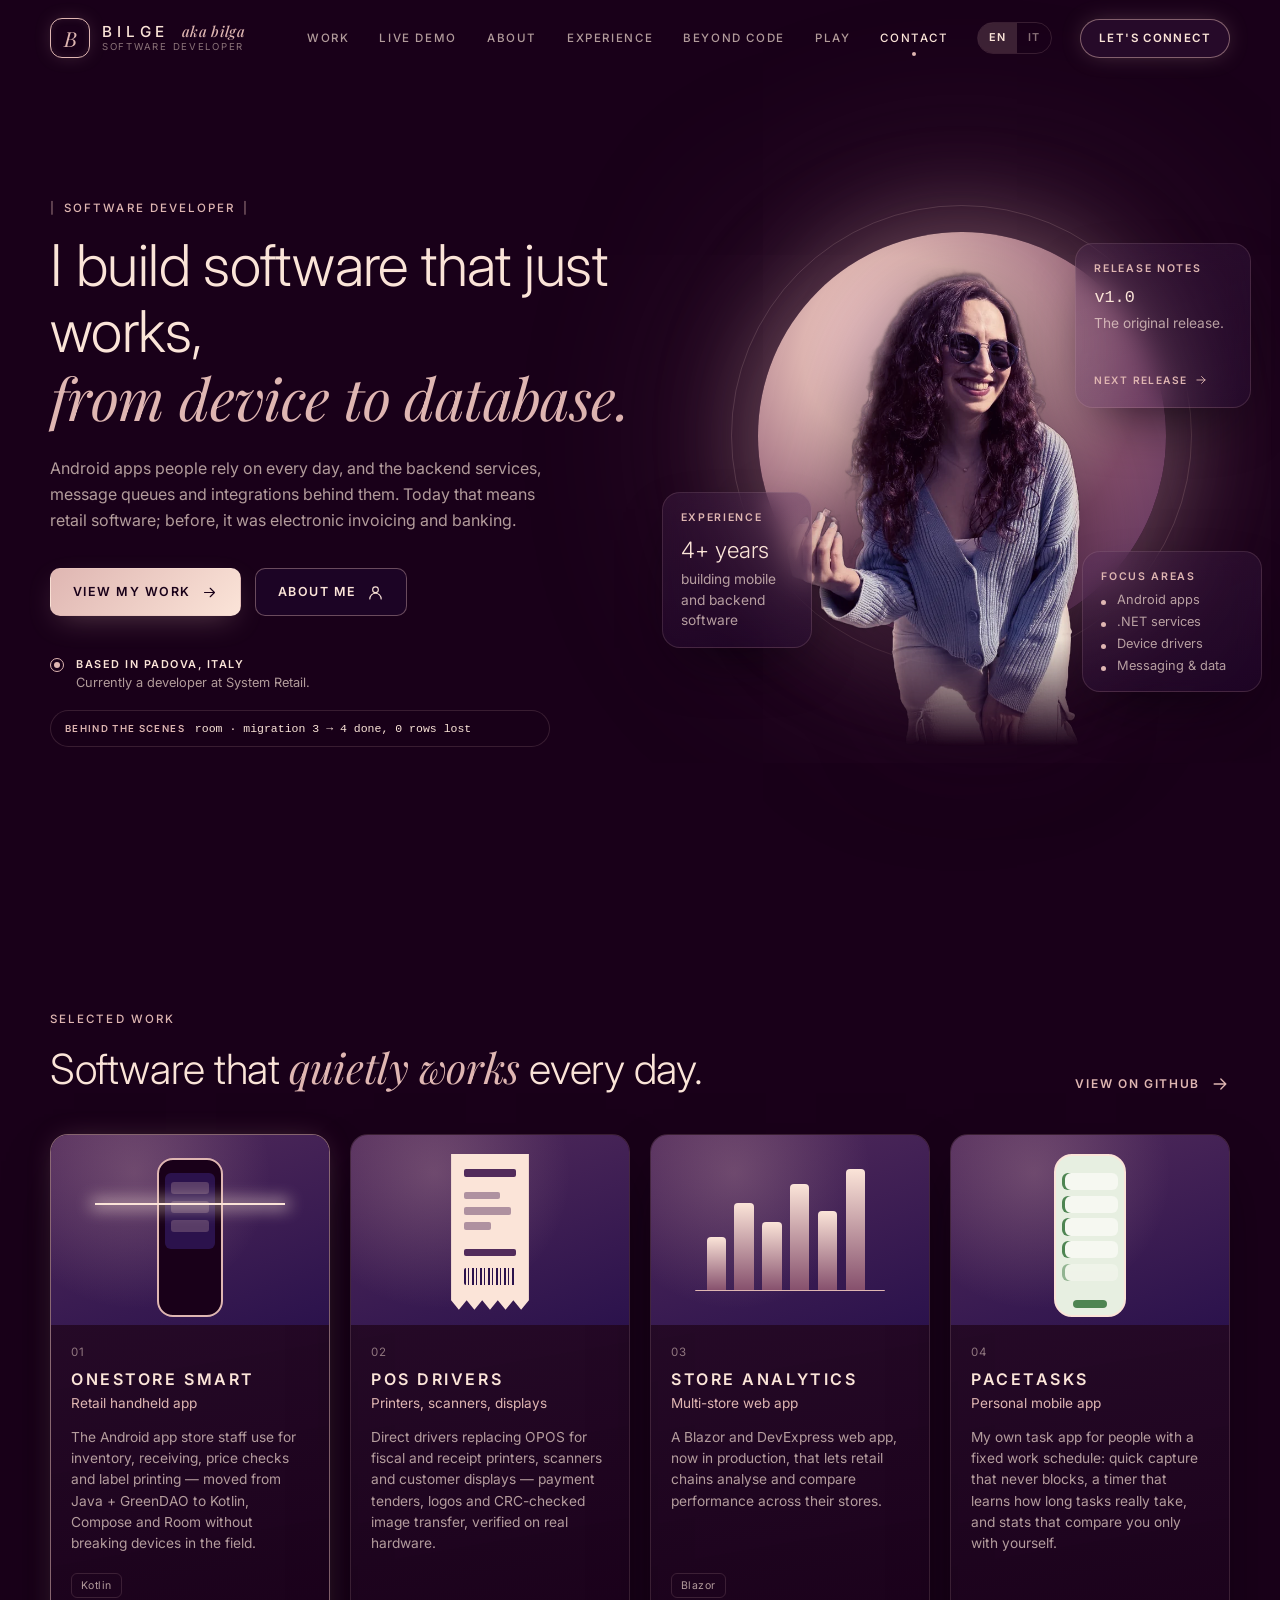
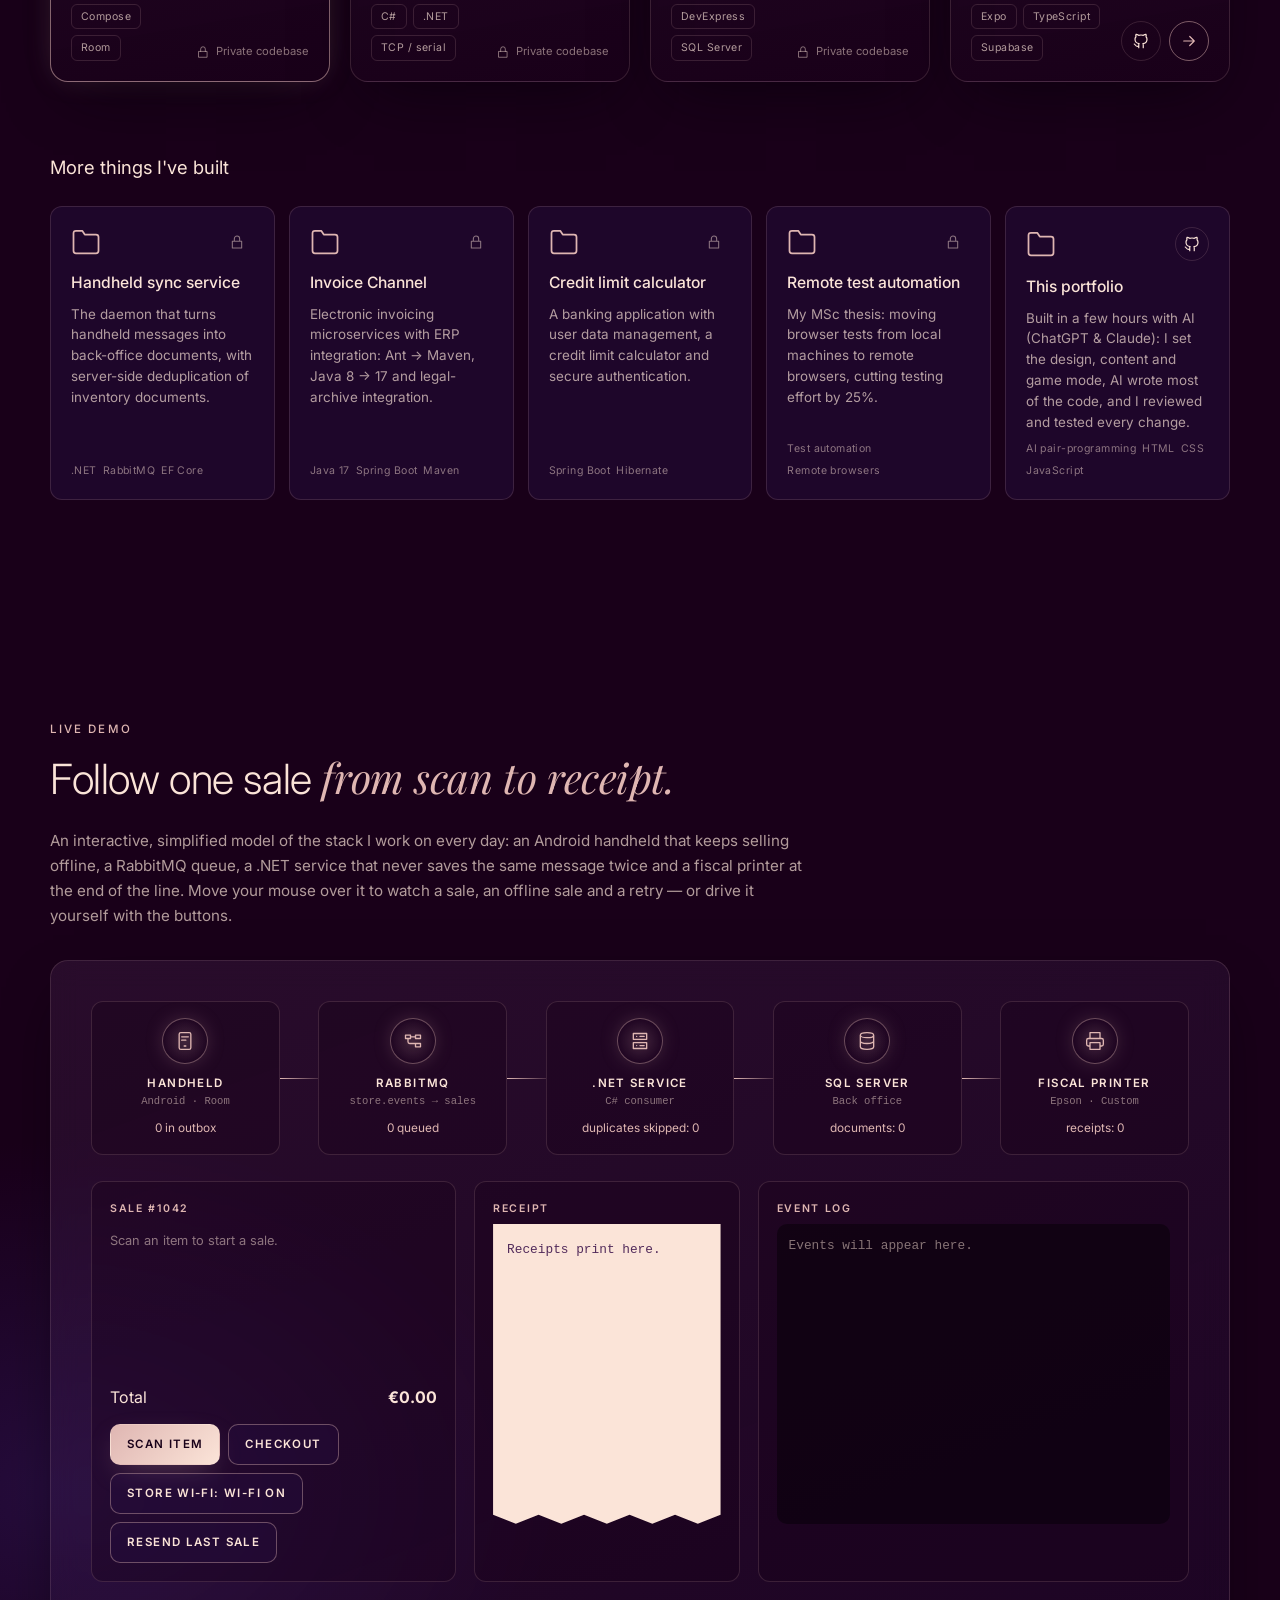
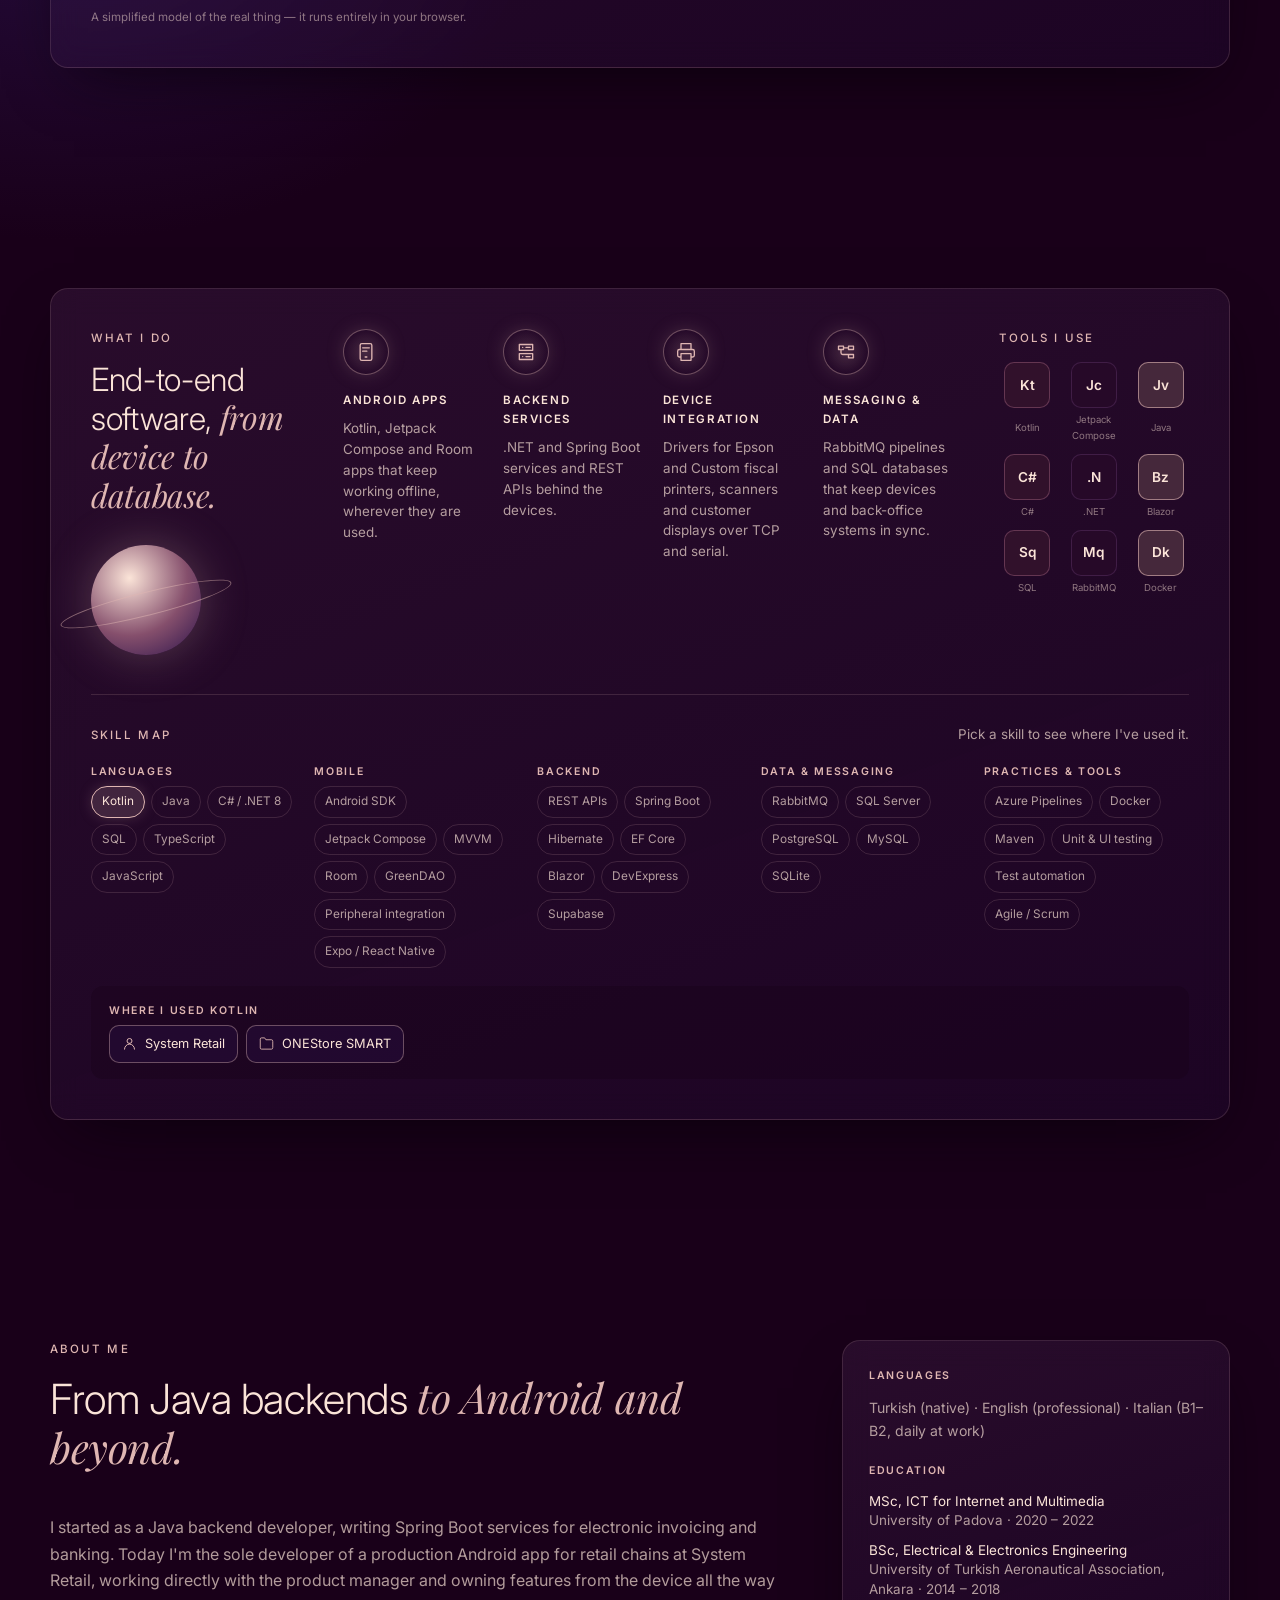
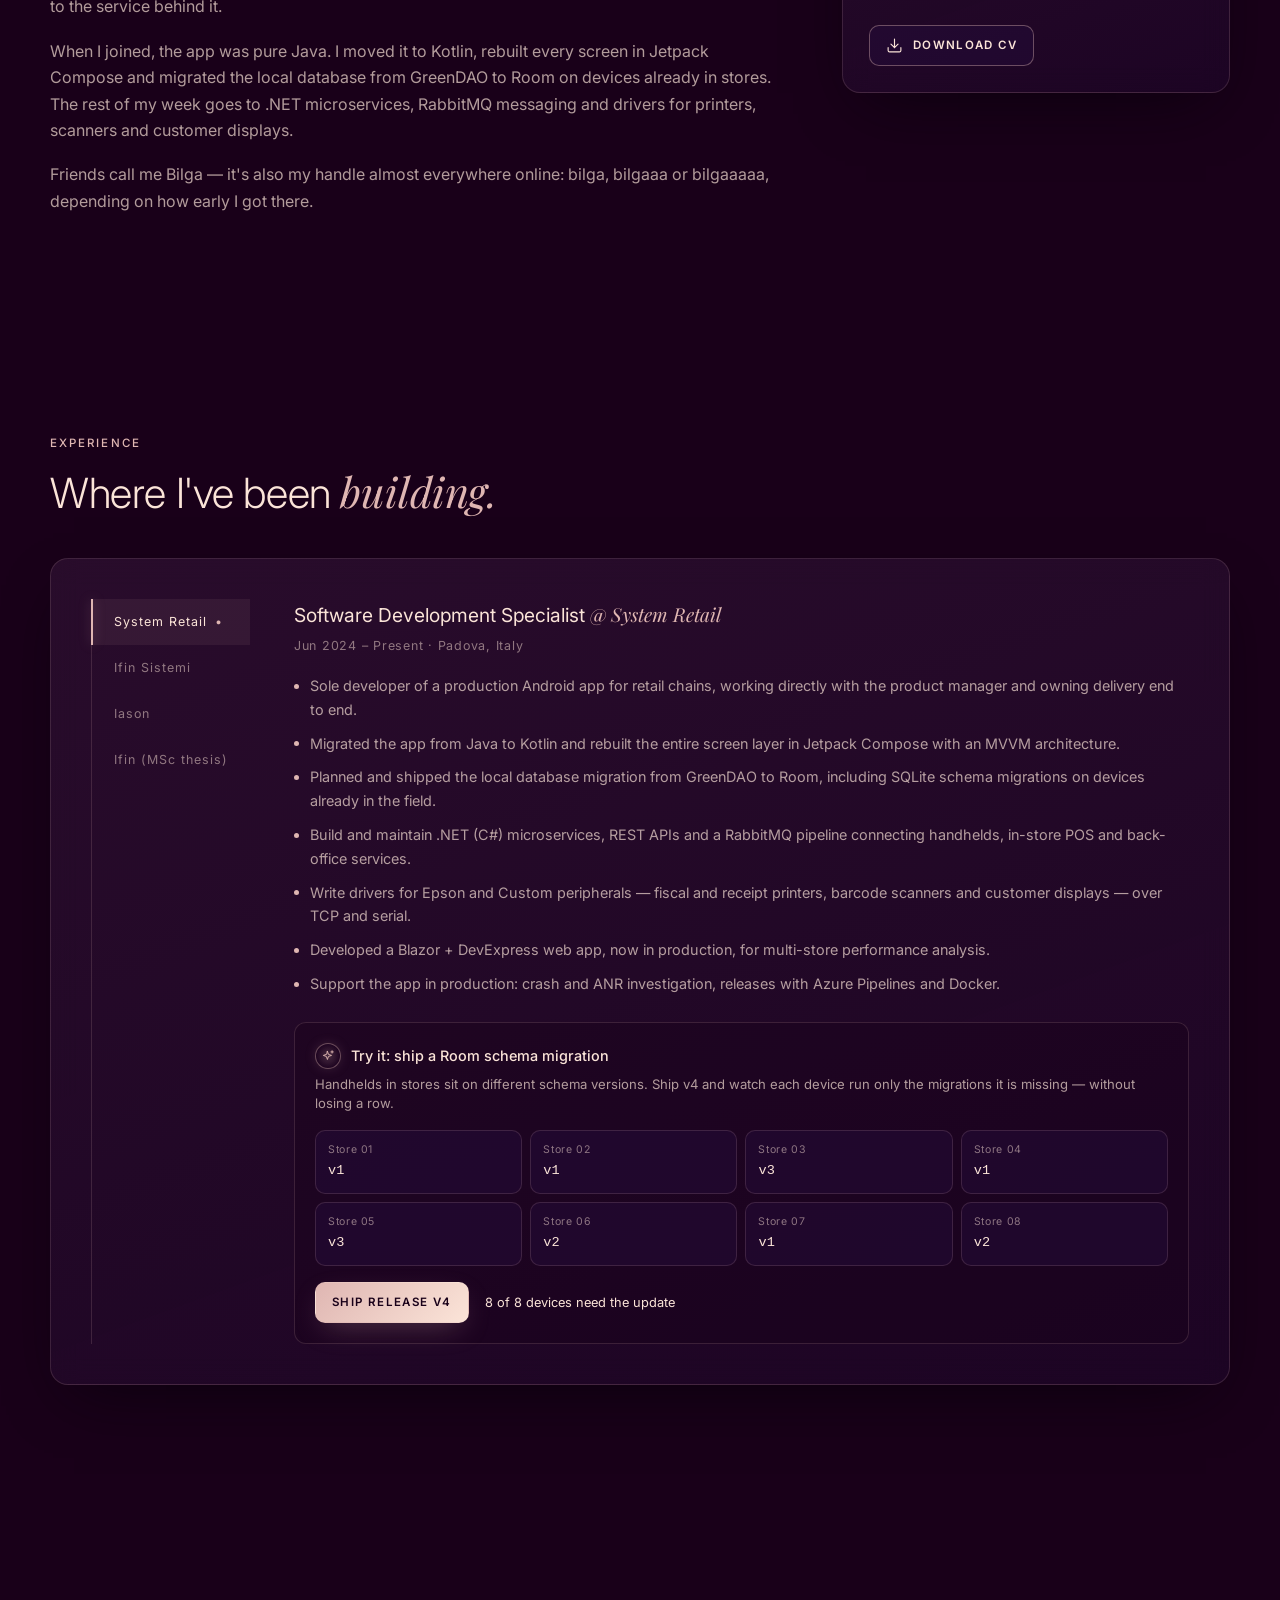
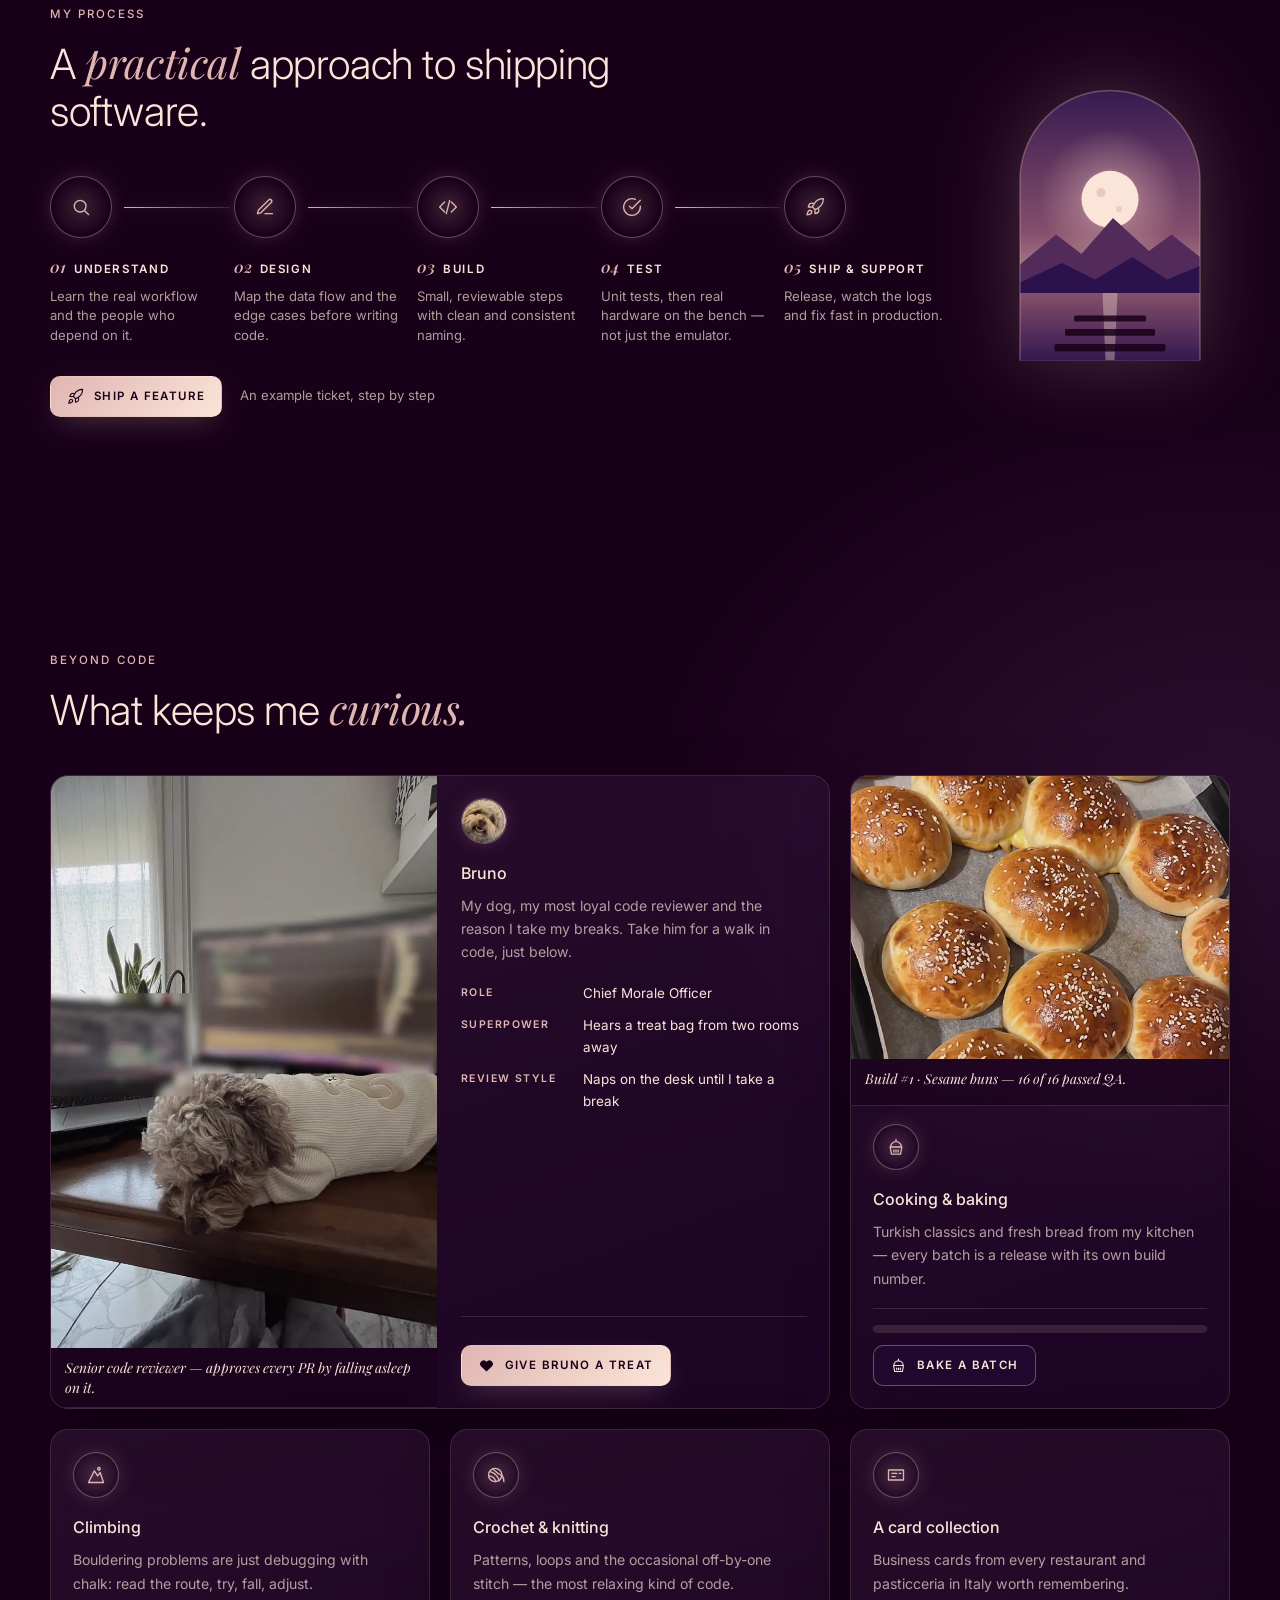
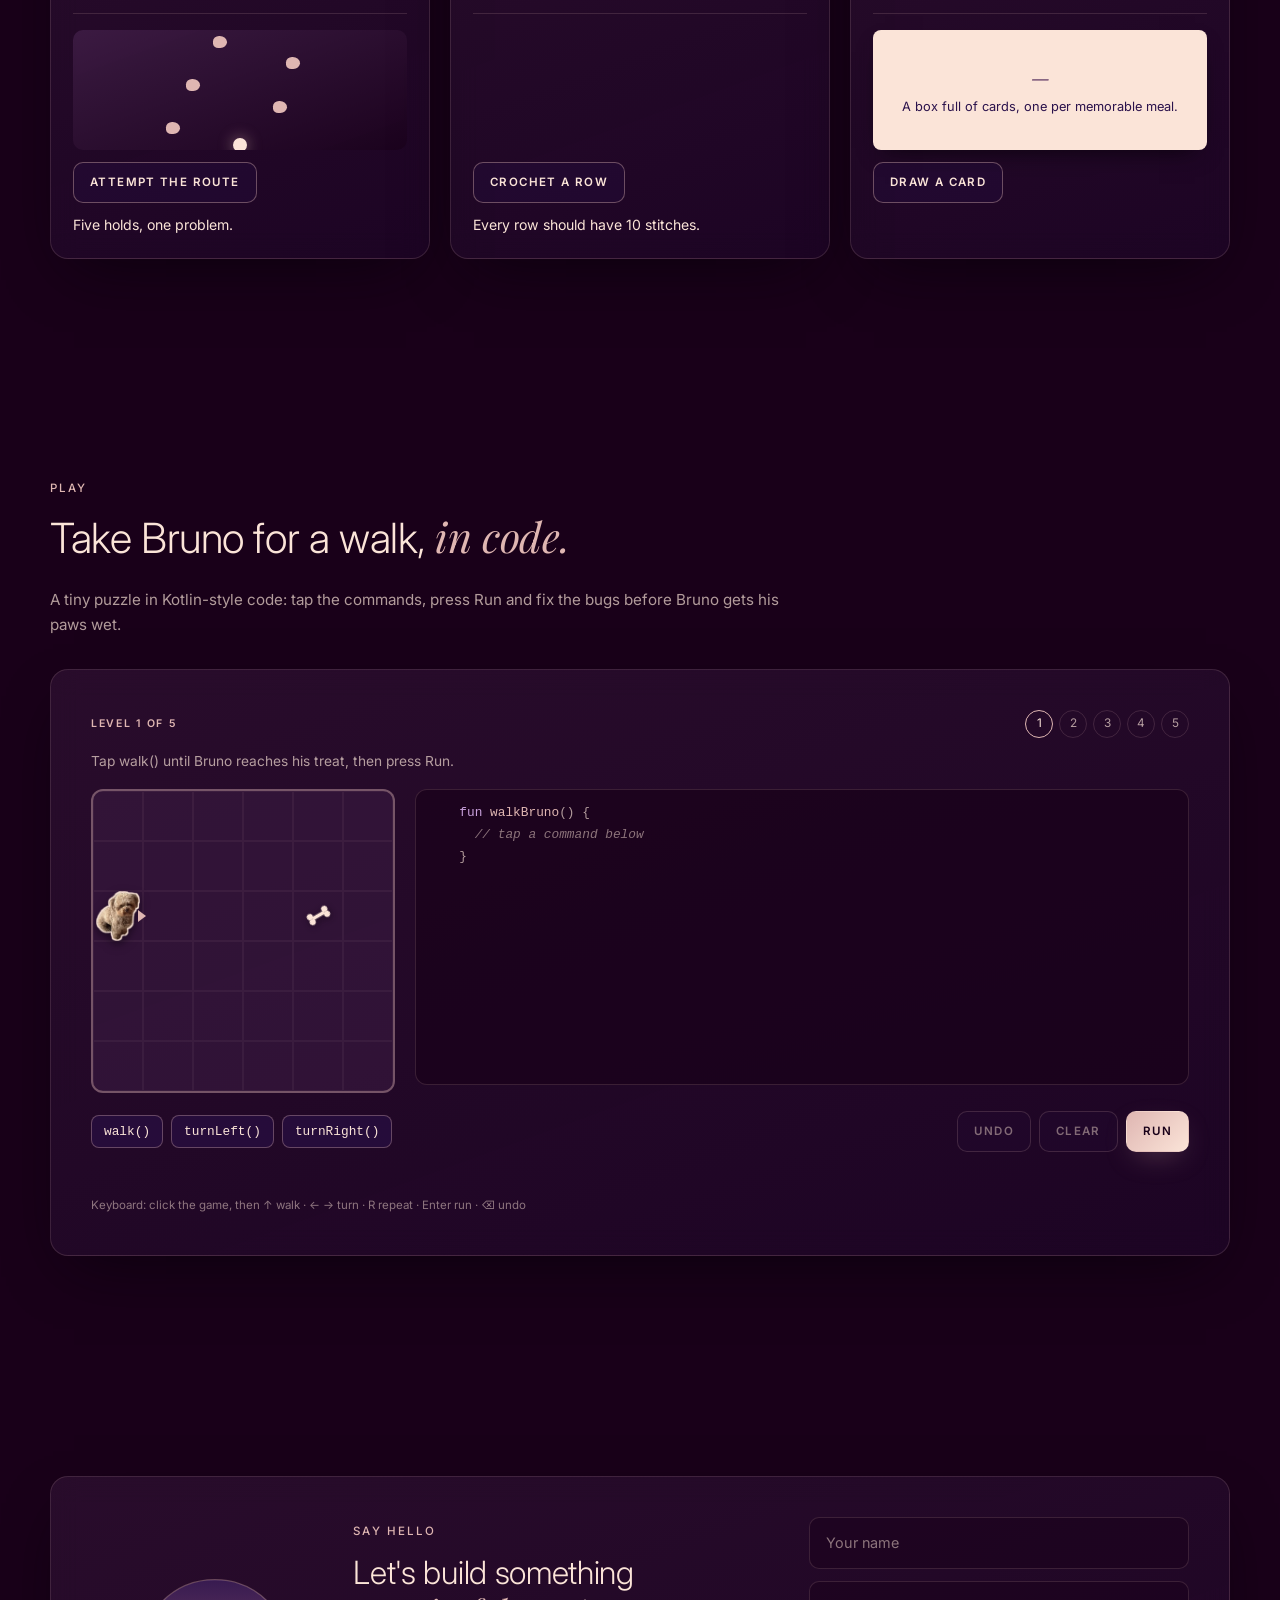
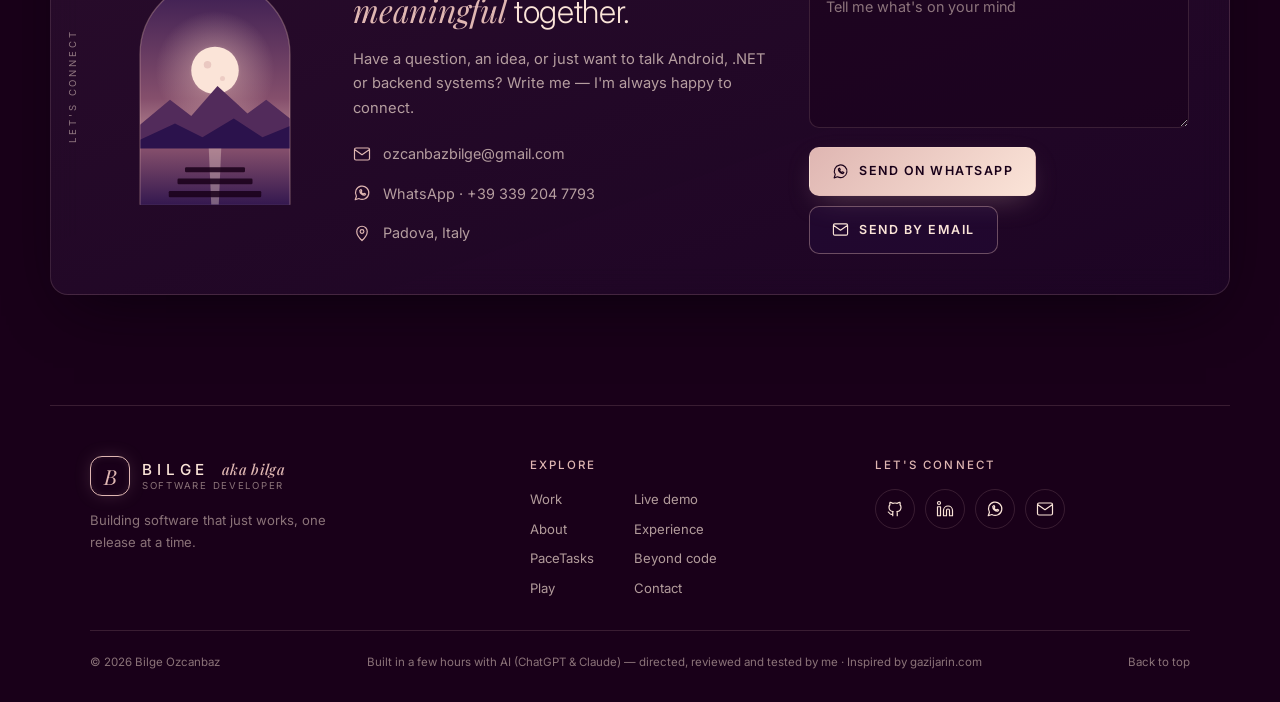
==== index.html @ a537a680 "Build the favicon from the smiling round-glasses look The close-up selfie reads far better at 16px t" ====
<!doctype html>
<html lang="en">
  <head>
    <meta charset="UTF-8" />
    <meta name="viewport" content="width=device-width, initial-scale=1.0" />
    <title>Bilge Ozcanbaz | Software Developer</title>
    <meta
      name="description"
      content="Bilge Ozcanbaz is a software developer in Padova, Italy, building Android apps, .NET and Java backend services, message queues and device integrations."
    />
    <meta name="theme-color" content="#190019" />
    <meta property="og:type" content="website" />
    <meta property="og:title" content="Bilge Ozcanbaz | Software Developer" />
    <meta property="og:description" content="Android, .NET and Java developer based in Padova, Italy." />
    <meta property="og:image" content="assets/og-image.png" />
    <link rel="icon" type="image/png" sizes="64x64" href="assets/favicon.png?v=20261015c" />
    <link rel="apple-touch-icon" href="assets/apple-touch-icon.png?v=20261015c" />
    <link rel="preconnect" href="https://fonts.googleapis.com" />
    <link rel="preconnect" href="https://fonts.gstatic.com" crossorigin />
    <link
      rel="stylesheet"
      href="https://fonts.googleapis.com/css2?family=Inter:wght@300;400;500;600&family=Playfair+Display:ital,wght@1,400;1,500&display=swap"
    />
    <link rel="stylesheet" href="styles.css?v=20261015" />
    <script src="content.js?v=20261015" defer></script>
    <script src="script.js?v=20261015" defer></script>
    <script src="game-walk.js?v=20261015" defer></script>
    <script src="simulations.js?v=20261015" defer></script>
  </head>
  <body data-page="home">
    <a class="skip-link" href="#main">Skip to content</a>

    <header class="site-header" id="siteHeader">
      <a class="brand" href="#top" aria-label="Bilge Ozcanbaz" data-i18n-attr="title:brand.akaTitle">
        <span class="brand-mark" aria-hidden="true">B</span>
        <span class="brand-text">
          <span class="brand-name">Bilge <em class="brand-aka" data-i18n="brand.aka">aka bilga</em></span>
          <span class="brand-role" data-i18n="brand.role">Software developer</span>
        </span>
      </a>
      <button class="menu-toggle" id="menuToggle" type="button" aria-expanded="false" aria-controls="siteNav" data-i18n-attr="aria-label:nav.menu" aria-label="Open menu">
        <span></span><span></span><span></span>
      </button>
      <div class="header-panel" id="siteNav">
        <nav aria-label="Primary navigation" data-i18n-attr="aria-label:nav.label">
          <a href="#work" data-i18n="nav.work">Work</a>
          <a href="#lab" data-i18n="nav.lab">Live demo</a>
          <a href="#about" data-i18n="nav.about">About</a>
          <a href="#experience" data-i18n="nav.experience">Experience</a>
          <a href="#beyond" data-i18n="nav.beyond">Beyond code</a>
          <a href="#play" data-i18n="nav.play">Play</a>
          <a href="#contact" data-i18n="nav.contact">Contact</a>
        </nav>
        <div class="language-switch" role="group" aria-label="Language selector" data-i18n-attr="aria-label:language.label">
          <button class="language-option" type="button" data-language="en" aria-pressed="true">EN</button>
          <button class="language-option" type="button" data-language="it" aria-pressed="false">IT</button>
        </div>
        <a class="pill-button" href="#contact" data-i18n="nav.connect">Let's connect</a>
      </div>
    </header>

    <main id="main">
      <!-- Hero: headline left, toned portrait over a glowing moon with floating glass cards right. -->
      <section class="hero" id="top">
        <div class="hero-copy">
          <p class="eyebrow eyebrow-bracket reveal" data-i18n="hero.eyebrow">Software developer</p>
          <h1 class="display hero-title reveal">
            <span data-i18n="hero.titleStart">I build software that just works,</span>
            <em data-i18n="hero.titleAccent">from device to database.</em>
          </h1>
          <p class="hero-intro reveal" data-i18n="hero.intro"></p>
          <div class="hero-actions reveal">
            <a class="button button-primary" href="#work">
              <span data-i18n="hero.work">View my work</span>
              <svg class="icon" aria-hidden="true"><use href="assets/icons.svg#icon-arrow" /></svg>
            </a>
            <a class="button button-ghost" href="#about">
              <span data-i18n="hero.about">About me</span>
              <svg class="icon" aria-hidden="true"><use href="assets/icons.svg#icon-user" /></svg>
            </a>
          </div>
          <p class="status-line reveal">
            <span class="status-dot" aria-hidden="true"></span>
            <span>
              <strong data-i18n="hero.status">Based in Padova, Italy</strong>
              <span data-i18n="hero.statusSub">Currently a developer at System Retail.</span>
            </span>
          </p>
          <p class="hero-ticker reveal" aria-hidden="true">
            <span class="hero-ticker-label" data-i18n="hero.tickerLabel">behind the scenes</span>
            <code class="hero-ticker-line" data-hero-ticker></code>
          </p>
        </div>

        <div class="hero-visual">
          <!-- On small screens the cards move below this photo so nothing covers it. -->
          <div class="hero-photo">
            <div class="moon" aria-hidden="true"></div>
            <div class="orbit" aria-hidden="true"></div>
            <!-- Portrait "releases": simulations.js swaps in the other looks from portraitLooks. -->
            <div class="portrait-stack" data-portrait-stack>
              <img class="portrait is-current" src="assets/portrait.webp" width="720" height="886" alt="Portrait of Bilge Ozcanbaz" data-i18n-attr="alt:hero.portraitAlt" />
            </div>
          </div>
          <div class="glass-card float-card card-experience">
            <p class="card-label" data-i18n="hero.cardExperienceLabel">Experience</p>
            <p class="card-value" data-i18n="hero.cardExperienceValue">4+ years</p>
            <p class="card-body" data-i18n="hero.cardExperienceBody"></p>
          </div>
          <div class="glass-card float-card card-craft card-release" data-release-card>
            <p class="card-label" data-i18n="hero.releaseLabel">release notes</p>
            <p class="release-version" data-release-version>v1.0</p>
            <p class="card-body release-note" data-release-note aria-live="polite"></p>
            <button class="release-next" type="button" data-release-next data-i18n-attr="aria-label:hero.releaseNextLabel" aria-label="Show the next version of me">
              <span data-i18n="hero.releaseNext">next release</span>
              <svg class="icon" aria-hidden="true"><use href="assets/icons.svg#icon-arrow" /></svg>
            </button>
          </div>
          <div class="glass-card float-card card-focus">
            <p class="card-label" data-i18n="hero.cardFocusLabel">Focus areas</p>
            <ul class="bullet-list" data-focus-list></ul>
          </div>
        </div>
      </section>

      <!-- Selected work: case-study cards, then smaller project cards. -->
      <section class="section" id="work" aria-labelledby="workTitle">
        <div class="section-head reveal">
          <div>
            <p class="eyebrow" data-i18n="work.eyebrow">Selected work</p>
            <h2 class="display section-title" id="workTitle">
              <span data-i18n="work.titleStart">Software that</span>
              <em data-i18n="work.titleAccent">quietly works</em>
              <span data-i18n="work.titleEnd">every day.</span>
            </h2>
          </div>
          <a class="text-link" href="https://github.com/bilgaaaaa" target="_blank" rel="noopener">
            <span data-i18n="work.viewAll">View on GitHub</span>
            <svg class="icon" aria-hidden="true"><use href="assets/icons.svg#icon-arrow" /></svg>
          </a>
        </div>
        <div class="case-grid" data-featured-list></div>
        <h3 class="subheading reveal" data-i18n="work.moreTitle">More things I've built</h3>
        <ul class="project-grid" data-project-grid></ul>
      </section>

      <!-- Live demo: an interactive scan → RabbitMQ → .NET → SQL → fiscal printer pipeline (simulations.js). -->
      <section class="section" id="lab" aria-labelledby="labTitle">
        <p class="eyebrow reveal" data-i18n="lab.eyebrow">Live demo</p>
        <h2 class="display section-title reveal" id="labTitle">
          <span data-i18n="lab.titleStart">Follow one sale</span>
          <em data-i18n="lab.titleAccent">from scan to receipt.</em>
        </h2>
        <p class="lab-lede reveal" data-i18n="lab.lede"></p>
        <div class="glass-panel lab reveal" data-lab></div>
      </section>

      <!-- What I do: intro, four service columns and tool tiles in one glass panel. -->
      <section class="section" aria-labelledby="servicesTitle">
        <div class="glass-panel services-panel reveal">
          <div class="services-intro">
            <p class="eyebrow" data-i18n="services.eyebrow">What I do</p>
            <h2 class="display panel-title" id="servicesTitle">
              <span data-i18n="services.titleStart">End-to-end software,</span>
              <em data-i18n="services.titleAccent">from device to database.</em>
            </h2>
            <div class="planet" aria-hidden="true"></div>
          </div>
          <ul class="services-list" data-services-list></ul>
          <div class="tools">
            <p class="eyebrow" data-i18n="services.tools">Tools I use</p>
            <ul class="tool-grid" data-tool-grid></ul>
          </div>
          <div class="skill-map" data-skill-map></div>
        </div>
      </section>

      <!-- About: story on the left, quick facts on the right. -->
      <section class="section" id="about" aria-labelledby="aboutTitle">
        <div class="about-grid">
          <div class="reveal">
            <p class="eyebrow" data-i18n="about.eyebrow">About me</p>
            <h2 class="display section-title" id="aboutTitle">
              <span data-i18n="about.titleStart">From Java backends</span>
              <em data-i18n="about.titleAccent">to Android and beyond.</em>
            </h2>
            <div class="prose">
              <p data-i18n="about.p1"></p>
              <p data-i18n="about.p2"></p>
              <p data-i18n="about.p3"></p>
            </div>
          </div>
          <aside class="glass-card facts reveal">
            <p class="card-label" data-i18n="about.languagesLabel">Languages</p>
            <p class="facts-text" data-languages></p>
            <p class="card-label" data-i18n="about.educationLabel">Education</p>
            <ul class="facts-list" data-education-list></ul>
            <a class="button button-ghost button-small" href="assets/cv/Bilge_Ozcanbaz_CV_EN.pdf" download data-cv-link>
              <svg class="icon" aria-hidden="true"><use href="assets/icons.svg#icon-download" /></svg>
              <span data-i18n="about.cv">Download CV</span>
            </a>
          </aside>
        </div>
      </section>

      <!-- Experience: company tabs with role details. -->
      <section class="section" id="experience" aria-labelledby="experienceTitle">
        <p class="eyebrow reveal" data-i18n="experience.eyebrow">Experience</p>
        <h2 class="display section-title reveal" id="experienceTitle">
          <span data-i18n="experience.titleStart">Where I've been</span>
          <em data-i18n="experience.titleAccent">building.</em>
        </h2>
        <div class="glass-panel experience reveal">
          <div class="tab-list" role="tablist" aria-orientation="vertical" data-i18n-attr="aria-label:experience.tabsLabel" data-tab-list></div>
          <div class="tab-panels" data-tab-panels></div>
        </div>
      </section>

      <!-- Process: five connected steps with the archway illustration. -->
      <section class="section process" aria-labelledby="processTitle">
        <div class="process-copy">
          <p class="eyebrow reveal" data-i18n="process.eyebrow">My process</p>
          <h2 class="display section-title reveal" id="processTitle">
            <span data-i18n="process.titleStart">A</span>
            <em data-i18n="process.titleAccent">practical</em>
            <span data-i18n="process.titleEnd">approach to shipping software.</span>
          </h2>
          <ol class="process-steps" data-process-steps></ol>
          <div class="process-run reveal" data-process-run></div>
        </div>
        <img class="arch-art reveal" src="assets/arch.svg" width="320" height="400" alt="" />
      </section>

      <!-- Beyond code: personal interests as glass cards. -->
      <section class="section" id="beyond" aria-labelledby="beyondTitle">
        <p class="eyebrow reveal" data-i18n="beyond.eyebrow">Beyond code</p>
        <h2 class="display section-title reveal" id="beyondTitle">
          <span data-i18n="beyond.titleStart">What keeps me</span>
          <em data-i18n="beyond.titleAccent">curious.</em>
        </h2>
        <ul class="beyond-grid" data-beyond-list></ul>
      </section>

      <!-- Play: Bruno's walk, a small coding puzzle that lives in the page (game-walk.js). -->
      <section class="section" id="play" aria-labelledby="playTitle">
        <p class="eyebrow reveal" data-i18n="play.eyebrow">Play</p>
        <h2 class="display section-title reveal" id="playTitle">
          <span data-i18n="play.titleStart">Take Bruno for a walk,</span>
          <em data-i18n="play.titleAccent">in code.</em>
        </h2>
        <p class="play-lede reveal" data-i18n="play.lede"></p>
        <div class="glass-panel walk-game reveal" data-walk-game></div>
      </section>

      <!-- Contact: archway art, direct channels and a message form that opens WhatsApp or email. -->
      <section class="section" id="contact" aria-labelledby="contactTitle">
        <div class="glass-panel contact-panel reveal">
          <p class="contact-side" data-i18n="contact.side" aria-hidden="true">Let's connect</p>
          <img class="contact-art" src="assets/arch.svg" width="320" height="400" alt="" />
          <div class="contact-copy">
            <p class="eyebrow" data-i18n="contact.eyebrow">Say hello</p>
            <h2 class="display panel-title" id="contactTitle">
              <span data-i18n="contact.titleStart">Let's build something</span>
              <em data-i18n="contact.titleAccent">meaningful</em>
              <span data-i18n="contact.titleEnd">together.</span>
            </h2>
            <p class="contact-body" data-i18n="contact.body"></p>
            <ul class="contact-list" data-contact-list></ul>
          </div>
          <form class="contact-form" data-contact-form novalidate>
            <label class="field">
              <span class="sr-only" data-i18n="contact.nameLabel">Your name</span>
              <input type="text" name="name" autocomplete="name" data-i18n-attr="placeholder:contact.nameLabel" placeholder="Your name" />
            </label>
            <label class="field">
              <span class="sr-only" data-i18n="contact.messageLabel">Your message</span>
              <textarea name="message" rows="5" data-i18n-attr="placeholder:contact.messagePlaceholder" placeholder="Tell me what's on your mind"></textarea>
            </label>
            <div class="form-actions">
              <button class="button button-primary" type="submit" data-send="whatsapp">
                <svg class="icon" aria-hidden="true"><use href="assets/icons.svg#icon-whatsapp" /></svg>
                <span data-i18n="contact.sendWhatsapp">Send on WhatsApp</span>
              </button>
              <button class="button button-ghost" type="submit" data-send="email">
                <svg class="icon" aria-hidden="true"><use href="assets/icons.svg#icon-mail" /></svg>
                <span data-i18n="contact.sendEmail">Send by email</span>
              </button>
            </div>
          </form>
        </div>
      </section>
    </main>

    <footer class="site-footer">
      <div class="footer-brand">
        <a class="brand" href="#top" aria-label="Bilge Ozcanbaz" data-i18n-attr="title:brand.akaTitle">
          <span class="brand-mark" aria-hidden="true">B</span>
          <span class="brand-text">
            <span class="brand-name">Bilge <em class="brand-aka" data-i18n="brand.aka">aka bilga</em></span>
            <span class="brand-role" data-i18n="brand.role">Software developer</span>
          </span>
        </a>
        <p data-i18n="footer.tagline"></p>
      </div>
      <div class="footer-col">
        <p class="eyebrow" data-i18n="footer.explore">Explore</p>
        <nav class="footer-links" aria-label="Footer">
          <a href="#work" data-i18n="nav.work">Work</a>
          <a href="#lab" data-i18n="nav.lab">Live demo</a>
          <a href="#about" data-i18n="nav.about">About</a>
          <a href="#experience" data-i18n="nav.experience">Experience</a>
          <a href="pacetasks.html">PaceTasks</a>
          <a href="#beyond" data-i18n="nav.beyond">Beyond code</a>
          <a href="#play" data-i18n="nav.play">Play</a>
          <a href="#contact" data-i18n="nav.contact">Contact</a>
        </nav>
      </div>
      <div class="footer-col">
        <p class="eyebrow" data-i18n="footer.connect">Let's connect</p>
        <ul class="social-list" data-social-list></ul>
      </div>
      <div class="footer-bottom">
        <span data-i18n="footer.rights">© 2026 Bilge Ozcanbaz</span>
        <span data-i18n="footer.credit">Inspired by gazijarin.com</span>
        <a href="#top" data-i18n="footer.top">Back to top</a>
      </div>
    </footer>
  </body>
</html>
---- styles.css ----
/* Portfolio styles: plum-to-cream palette, glass cards and serif accents. */

:root {
  /* Palette */
  --plum-900: #190019;
  --plum-800: #2b124c;
  --plum-700: #522b5b;
  --plum-600: #854f6c;
  --rose-300: #dfb6b2;
  --cream-100: #fbe4d8;

  /* Roles */
  --bg: var(--plum-900);
  --text: var(--cream-100);
  --text-muted: rgba(251, 228, 216, 0.68);
  --text-soft: rgba(251, 228, 216, 0.5);
  --accent: var(--rose-300);
  --glass: rgba(43, 18, 76, 0.34);
  --glass-strong: rgba(43, 18, 76, 0.55);
  --glass-border: rgba(223, 182, 178, 0.16);
  --glow: rgba(223, 182, 178, 0.35);
  --shadow: 0 24px 60px -24px rgba(8, 0, 10, 0.85);

  --font-sans: "Inter", ui-sans-serif, system-ui, -apple-system, "Segoe UI", sans-serif;
  --font-serif: "Playfair Display", Georgia, "Times New Roman", serif;
  --font-mono: ui-monospace, "SFMono-Regular", Menlo, Consolas, monospace;
  --container: 1180px;
  --gutter: clamp(16px, 4vw, 40px);
  --header-height: 76px;
  --radius: 18px;
  --radius-small: 12px;
  --ease: cubic-bezier(0.645, 0.045, 0.355, 1);
}

/* ---------- base ---------- */

*,
*::before,
*::after {
  box-sizing: border-box;
}

html {
  scroll-behavior: smooth;
  scroll-padding-top: var(--header-height);
}

body {
  margin: 0;
  background:
    radial-gradient(900px 600px at 78% -5%, rgba(133, 79, 108, 0.35), transparent 70%),
    radial-gradient(700px 500px at 5% 30%, rgba(43, 18, 76, 0.7), transparent 70%),
    radial-gradient(800px 600px at 95% 70%, rgba(82, 43, 91, 0.35), transparent 70%),
    var(--bg);
  color: var(--text-muted);
  font-family: var(--font-sans);
  font-size: 16px;
  font-weight: 400;
  line-height: 1.65;
  -webkit-font-smoothing: antialiased;
}

body.menu-open {
  overflow: hidden;
}

::selection {
  background: var(--plum-600);
  color: var(--cream-100);
}

a {
  color: inherit;
  text-decoration: none;
  transition: color 0.25s var(--ease);
}

a:hover {
  color: var(--accent);
}

:focus-visible {
  outline: 2px solid var(--accent);
  outline-offset: 3px;
  border-radius: 6px;
}

h1,
h2,
h3,
h4,
p {
  margin: 0;
}

ul,
ol {
  margin: 0;
  padding: 0;
  list-style: none;
}

img {
  max-width: 100%;
}

.icon {
  width: 20px;
  height: 20px;
  flex-shrink: 0;
}

.sr-only {
  position: absolute;
  width: 1px;
  height: 1px;
  overflow: hidden;
  clip: rect(0 0 0 0);
  white-space: nowrap;
}

.skip-link {
  position: absolute;
  top: -100px;
  left: 16px;
  z-index: 100;
  padding: 10px 16px;
  border-radius: 999px;
  background: var(--accent);
  color: var(--plum-900);
}

.skip-link:focus {
  top: 16px;
}

/* ---------- typography ---------- */

.eyebrow {
  margin-bottom: 14px;
  color: var(--accent);
  font-size: 0.72rem;
  font-weight: 500;
  letter-spacing: 0.18em;
  text-transform: uppercase;
}

.eyebrow-bracket::before,
.eyebrow-bracket::after {
  content: "|";
  margin: 0 8px;
  opacity: 0.6;
}

.eyebrow-bracket::before {
  margin-left: 0;
}

.display {
  color: var(--text);
  font-weight: 300;
  line-height: 1.15;
  letter-spacing: -0.01em;
}

.display em {
  color: var(--accent);
  font-family: var(--font-serif);
  font-style: italic;
  font-weight: 400;
}

.section-title {
  max-width: 720px;
  margin-bottom: 40px;
  font-size: clamp(1.8rem, 3.6vw, 2.6rem);
}

.panel-title {
  font-size: clamp(1.5rem, 2.6vw, 2rem);
}

.subheading {
  margin: 70px 0 24px;
  color: var(--text);
  font-size: 1.15rem;
  font-weight: 400;
}

.prose p + p {
  margin-top: 18px;
}

.bullet-list li {
  position: relative;
  padding-left: 16px;
}

.bullet-list li::before {
  content: "";
  position: absolute;
  top: 0.68em;
  left: 0;
  width: 5px;
  height: 5px;
  border-radius: 50%;
  background: var(--accent);
}

.bullet-list li + li {
  margin-top: 6px;
}

/* ---------- buttons & links ---------- */

.button {
  display: inline-flex;
  align-items: center;
  justify-content: center;
  gap: 10px;
  padding: 13px 22px;
  border: 1px solid transparent;
  border-radius: 10px;
  font: inherit;
  font-size: 0.78rem;
  font-weight: 600;
  letter-spacing: 0.12em;
  text-transform: uppercase;
  cursor: pointer;
  transition: transform 0.25s var(--ease), box-shadow 0.25s var(--ease), background-color 0.25s var(--ease), color 0.25s var(--ease);
}

.button .icon {
  width: 17px;
  height: 17px;
}

.button:hover {
  transform: translateY(-2px);
}

.button-primary {
  background: linear-gradient(135deg, var(--rose-300), var(--cream-100));
  color: var(--plum-900);
  box-shadow: 0 10px 30px -10px var(--glow);
}

.button-primary:hover {
  color: var(--plum-900);
  box-shadow: 0 14px 36px -10px rgba(223, 182, 178, 0.6);
}

.button-ghost {
  border-color: rgba(223, 182, 178, 0.4);
  background: rgba(43, 18, 76, 0.25);
  color: var(--text);
}

.button-ghost:hover {
  border-color: var(--accent);
  color: var(--accent);
}

.button-small {
  padding: 10px 16px;
  font-size: 0.72rem;
}

.pill-button {
  padding: 9px 18px;
  border: 1px solid rgba(223, 182, 178, 0.5);
  border-radius: 999px;
  background: rgba(82, 43, 91, 0.25);
  color: var(--text);
  font-size: 0.72rem;
  font-weight: 600;
  letter-spacing: 0.12em;
  text-transform: uppercase;
  box-shadow: 0 0 24px -6px var(--glow);
}

.pill-button:hover {
  background: rgba(223, 182, 178, 0.15);
}

.text-link {
  display: inline-flex;
  align-items: center;
  gap: 10px;
  color: var(--accent);
  font-size: 0.75rem;
  font-weight: 600;
  letter-spacing: 0.14em;
  text-transform: uppercase;
  white-space: nowrap;
}

.icon-button {
  display: inline-grid;
  width: 40px;
  height: 40px;
  place-items: center;
  border: 1px solid var(--glass-border);
  border-radius: 50%;
  color: var(--text);
  transition: border-color 0.25s var(--ease), color 0.25s var(--ease), transform 0.25s var(--ease);
}

.icon-button:hover {
  border-color: var(--accent);
  color: var(--accent);
  transform: translateY(-2px);
}

.icon-button .icon {
  width: 18px;
  height: 18px;
}

/* ---------- glass surfaces ---------- */

.glass-card,
.glass-panel {
  border: 1px solid var(--glass-border);
  border-radius: var(--radius);
  background: linear-gradient(160deg, rgba(82, 43, 91, 0.28), rgba(43, 18, 76, 0.22));
  box-shadow: var(--shadow);
  backdrop-filter: blur(14px);
  -webkit-backdrop-filter: blur(14px);
}

.glass-card {
  padding: 22px;
}

.glass-panel {
  padding: clamp(24px, 4vw, 40px);
}

.card-label {
  margin-bottom: 6px;
  color: var(--accent);
  font-size: 0.66rem;
  font-weight: 600;
  letter-spacing: 0.16em;
  text-transform: uppercase;
}

.card-value {
  color: var(--text);
  font-size: 1.4rem;
  font-weight: 300;
}

.card-body {
  color: var(--text-muted);
  font-size: 0.86rem;
  line-height: 1.5;
}

.icon-ring {
  display: inline-grid;
  width: 46px;
  height: 46px;
  place-items: center;
  margin-bottom: 16px;
  border: 1px solid rgba(223, 182, 178, 0.4);
  border-radius: 50%;
  background: radial-gradient(circle, rgba(223, 182, 178, 0.18), transparent 70%);
  color: var(--accent);
  box-shadow: 0 0 22px -6px var(--glow);
}

.icon-ring-large {
  width: 62px;
  height: 62px;
}

/* ---------- header ---------- */

.site-header {
  position: fixed;
  inset: 0 0 auto;
  z-index: 40;
  display: flex;
  align-items: center;
  justify-content: space-between;
  height: var(--header-height);
  padding: 0 max(var(--gutter), calc((100vw - var(--container)) / 2));
  transition: transform 0.3s var(--ease), background-color 0.3s var(--ease), height 0.3s var(--ease);
}

.site-header.is-scrolled {
  height: 64px;
  background: rgba(25, 0, 25, 0.78);
  backdrop-filter: blur(14px);
  -webkit-backdrop-filter: blur(14px);
  box-shadow: 0 10px 30px -20px rgba(0, 0, 0, 0.8);
}

.site-header.is-hidden {
  transform: translateY(-100%);
}

.brand {
  display: inline-flex;
  align-items: center;
  gap: 12px;
}

.brand-mark {
  display: grid;
  width: 40px;
  height: 40px;
  place-items: center;
  border: 1px solid var(--accent);
  border-radius: 12px;
  color: var(--accent);
  font-family: var(--font-serif);
  font-size: 1.3rem;
  font-style: italic;
  box-shadow: 0 0 20px -6px var(--glow), inset 0 0 12px -6px var(--glow);
}

.brand-text {
  display: grid;
  line-height: 1.2;
}

.brand-name {
  color: var(--text);
  font-size: 0.95rem;
  font-weight: 500;
  letter-spacing: 0.32em;
  text-transform: uppercase;
}

.brand-aka {
  margin-left: 4px;
  color: var(--accent);
  font-family: var(--font-serif);
  font-size: 0.92rem;
  font-style: italic;
  letter-spacing: 0.02em;
  text-transform: none;
}

.brand-role {
  color: var(--text-soft);
  font-size: 0.6rem;
  letter-spacing: 0.18em;
  text-transform: uppercase;
}

.header-panel {
  display: flex;
  align-items: center;
  gap: 28px;
}

.header-panel nav {
  display: flex;
  gap: 30px;
}

.header-panel nav a {
  position: relative;
  color: var(--text-muted);
  font-size: 0.72rem;
  font-weight: 500;
  letter-spacing: 0.14em;
  text-transform: uppercase;
}

.header-panel nav a::after {
  content: "";
  position: absolute;
  bottom: -8px;
  left: 50%;
  width: 4px;
  height: 4px;
  border-radius: 50%;
  background: var(--accent);
  opacity: 0;
  transform: translateX(-50%);
  transition: opacity 0.25s var(--ease);
}

.header-panel nav a.is-current,
.header-panel nav a:hover {
  color: var(--text);
}

.header-panel nav a.is-current::after {
  opacity: 1;
}

.language-switch {
  display: inline-flex;
  overflow: hidden;
  border: 1px solid var(--glass-border);
  border-radius: 999px;
}

.language-option {
  padding: 6px 11px;
  border: 0;
  background: transparent;
  color: var(--text-soft);
  font: inherit;
  font-size: 0.68rem;
  font-weight: 600;
  letter-spacing: 0.1em;
  cursor: pointer;
}

.language-option[aria-pressed="true"] {
  background: rgba(223, 182, 178, 0.18);
  color: var(--text);
}

.menu-toggle {
  display: none;
  position: relative;
  z-index: 45;
  width: 40px;
  height: 40px;
  padding: 0;
  border: 0;
  background: transparent;
  cursor: pointer;
}

.menu-toggle span {
  position: absolute;
  left: 8px;
  right: 8px;
  height: 1.5px;
  border-radius: 2px;
  background: var(--text);
  transition: transform 0.25s var(--ease), opacity 0.25s var(--ease);
}

.menu-toggle span:nth-child(1) { top: 13px; }
.menu-toggle span:nth-child(2) { top: 19.5px; }
.menu-toggle span:nth-child(3) { top: 26px; }

.menu-open .menu-toggle span:nth-child(1) { transform: translateY(6.5px) rotate(45deg); }
.menu-open .menu-toggle span:nth-child(2) { opacity: 0; }
.menu-open .menu-toggle span:nth-child(3) { transform: translateY(-6.5px) rotate(-45deg); }

/* ---------- layout ---------- */

main {
  padding: 0 var(--gutter);
}

.section {
  max-width: var(--container);
  margin: 0 auto;
  padding: clamp(60px, 9vw, 110px) 0;
}

.section-head {
  display: flex;
  align-items: flex-end;
  justify-content: space-between;
  gap: 24px;
  margin-bottom: 40px;
}

.section-head .section-title {
  margin-bottom: 0;
}

/* ---------- reveal on scroll ---------- */

.reveal {
  opacity: 0;
  transform: translateY(22px);
  transition: opacity 0.7s var(--ease), transform 0.7s var(--ease);
}

.reveal.is-visible {
  opacity: 1;
  transform: none;
}

/* ---------- hero ---------- */

.hero {
  display: grid;
  grid-template-columns: minmax(0, 1.05fr) minmax(0, 0.95fr);
  gap: clamp(24px, 4vw, 60px);
  align-items: center;
  max-width: var(--container);
  min-height: 100vh;
  min-height: 100svh;
  margin: 0 auto;
  padding: calc(var(--header-height) + 30px) 0 60px;
}

.hero-title {
  margin-bottom: 24px;
  font-size: clamp(2.3rem, 5vw, 3.6rem);
}

.hero-title em {
  display: block;
}

.hero-intro {
  max-width: 500px;
  margin-bottom: 34px;
  font-size: 1rem;
}

.hero-actions {
  display: flex;
  flex-wrap: wrap;
  gap: 14px;
  margin-bottom: 40px;
}

.status-line {
  display: flex;
  align-items: flex-start;
  gap: 12px;
  font-size: 0.8rem;
  line-height: 1.5;
}

.status-line strong {
  display: block;
  color: var(--text);
  font-size: 0.68rem;
  font-weight: 600;
  letter-spacing: 0.14em;
  text-transform: uppercase;
}

.status-dot {
  position: relative;
  flex-shrink: 0;
  width: 14px;
  height: 14px;
  margin-top: 2px;
  border: 1px solid var(--accent);
  border-radius: 50%;
}

.status-dot::after {
  content: "";
  position: absolute;
  inset: 3px;
  border-radius: 50%;
  background: var(--accent);
  animation: pulse 2.4s ease-in-out infinite;
}

@keyframes pulse {
  50% {
    opacity: 0.35;
  }
}

.hero-visual {
  position: relative;
  aspect-ratio: 1 / 1.02;
  width: 100%;
  max-width: 560px;
  margin-left: auto;
}

.moon {
  position: absolute;
  top: 6%;
  left: 12%;
  width: 76%;
  aspect-ratio: 1;
  border-radius: 50%;
  background: radial-gradient(circle at 35% 30%, #f3c9cf 0%, var(--rose-300) 25%, var(--plum-600) 62%, var(--plum-700) 100%);
  box-shadow: 0 0 90px 10px rgba(223, 182, 178, 0.35), 0 0 200px 40px rgba(133, 79, 108, 0.3);
}

.orbit {
  position: absolute;
  top: 1%;
  left: 7%;
  width: 86%;
  aspect-ratio: 1;
  border: 1px solid rgba(223, 182, 178, 0.18);
  border-radius: 50%;
}

.portrait {
  position: absolute;
  bottom: 0;
  left: 50%;
  width: 82%;
  height: auto;
  transform: translateX(-46%);
  filter: drop-shadow(0 20px 40px rgba(25, 0, 25, 0.6));
}

.float-card {
  position: absolute;
  z-index: 2;
  padding: 16px 18px;
  animation: float 7s ease-in-out infinite;
}

.card-experience {
  bottom: 18%;
  left: -6%;
  width: 150px;
}

.card-craft {
  top: 8%;
  right: -4%;
  width: 160px;
  animation-delay: -2s;
}

.card-craft .heart {
  width: 14px;
  height: 14px;
  margin-top: 8px;
  color: var(--accent);
}

.card-focus {
  right: -6%;
  bottom: 10%;
  width: 180px;
  animation-delay: -4s;
}

.card-focus .bullet-list {
  font-size: 0.8rem;
  line-height: 1.4;
}

.card-focus .bullet-list li + li {
  margin-top: 4px;
}

@keyframes float {
  50% {
    transform: translateY(-8px);
  }
}

/* ---------- work: case cards ---------- */

.case-grid {
  display: grid;
  grid-template-columns: repeat(auto-fill, minmax(260px, 1fr));
  gap: 20px;
}

.case-card {
  display: flex;
  flex-direction: column;
  overflow: hidden;
  border: 1px solid var(--glass-border);
  border-radius: var(--radius);
  background: linear-gradient(170deg, rgba(82, 43, 91, 0.32), rgba(25, 0, 25, 0.6));
  box-shadow: var(--shadow);
  transition: transform 0.35s var(--ease), border-color 0.35s var(--ease);
}

.case-card:hover {
  border-color: rgba(223, 182, 178, 0.4);
  transform: translateY(-6px);
}

.case-visual {
  position: relative;
  height: 190px;
  overflow: hidden;
  background:
    radial-gradient(circle at 30% 20%, rgba(223, 182, 178, 0.25), transparent 55%),
    linear-gradient(160deg, var(--plum-700), var(--plum-800));
}

.case-body {
  display: flex;
  flex: 1;
  flex-direction: column;
  padding: 18px 20px 20px;
}

.case-index {
  color: var(--text-soft);
  font-size: 0.72rem;
  letter-spacing: 0.12em;
}

.case-title {
  margin-top: 4px;
  color: var(--text);
  font-size: 1rem;
  font-weight: 600;
  letter-spacing: 0.16em;
  text-transform: uppercase;
}

.case-subtitle {
  margin-bottom: 12px;
  color: var(--accent);
  font-size: 0.85rem;
}

.case-description {
  flex: 1;
  margin-bottom: 18px;
  font-size: 0.86rem;
  line-height: 1.55;
}

.case-footer {
  display: flex;
  align-items: flex-end;
  justify-content: space-between;
  gap: 12px;
}

.tag-list {
  display: flex;
  flex-wrap: wrap;
  gap: 6px;
}

.tag-list li {
  padding: 3px 9px;
  border: 1px solid var(--glass-border);
  border-radius: 6px;
  color: var(--text-muted);
  font-size: 0.66rem;
  letter-spacing: 0.04em;
}

.tag-list-plain li {
  padding: 0;
  border: 0;
  color: var(--text-soft);
}

.case-links {
  display: flex;
  flex-shrink: 0;
  gap: 8px;
}

.round-arrow {
  display: grid;
  width: 40px;
  height: 40px;
  place-items: center;
  border: 1px solid rgba(223, 182, 178, 0.5);
  border-radius: 50%;
  color: var(--accent);
  transition: background-color 0.25s var(--ease), transform 0.25s var(--ease);
}

.round-arrow:hover {
  background: rgba(223, 182, 178, 0.15);
  transform: translateX(3px);
}

.round-arrow .icon {
  width: 18px;
  height: 18px;
}

.case-private {
  display: inline-flex;
  flex-shrink: 0;
  align-items: center;
  gap: 6px;
  color: var(--text-soft);
  font-size: 0.7rem;
}

.case-private .icon {
  width: 14px;
  height: 14px;
}

/* Handheld illustration: device, screen rows and a scan beam. */
.visual-handheld span:nth-child(1) {
  position: absolute;
  top: 12%;
  left: 38%;
  width: 24%;
  height: 84%;
  border: 2px solid var(--rose-300);
  border-radius: 16px;
  background: var(--plum-900);
}

.visual-handheld span:nth-child(2) {
  position: absolute;
  top: 20%;
  left: 41%;
  width: 18%;
  height: 40%;
  border-radius: 6px;
  background: var(--plum-800);
}

.visual-handheld span:nth-child(n + 3):nth-child(-n + 5) {
  position: absolute;
  left: 43%;
  width: 14%;
  height: 6%;
  border-radius: 3px;
  background: rgba(223, 182, 178, 0.25);
}

.visual-handheld span:nth-child(3) { top: 25%; }
.visual-handheld span:nth-child(4) { top: 35%; width: 10%; }
.visual-handheld span:nth-child(5) { top: 45%; width: 12%; }

.visual-handheld span:nth-child(6) {
  position: absolute;
  top: 36%;
  left: 16%;
  width: 68%;
  height: 2px;
  background: var(--cream-100);
  box-shadow: 0 0 16px 4px rgba(251, 228, 216, 0.6);
  animation: scan 3s ease-in-out infinite;
}

@keyframes scan {
  50% {
    transform: translateY(70px);
  }
}

/* Receipt illustration: paper strip with printed lines. */
.visual-receipt span:nth-child(1) {
  position: absolute;
  top: 10%;
  left: 36%;
  width: 28%;
  height: 82%;
  background: var(--cream-100);
  clip-path: polygon(0 0, 100% 0, 100% 94%, 90% 100%, 80% 94%, 70% 100%, 60% 94%, 50% 100%, 40% 94%, 30% 100%, 20% 94%, 10% 100%, 0 94%);
}

.visual-receipt span:nth-child(n + 2) {
  position: absolute;
  left: 40.5%;
  height: 4%;
  border-radius: 2px;
  background: rgba(82, 43, 91, 0.45);
}

.visual-receipt span:nth-child(2) { top: 18%; width: 19%; background: var(--plum-700); }
.visual-receipt span:nth-child(3) { top: 30%; width: 13%; }
.visual-receipt span:nth-child(4) { top: 38%; width: 17%; }
.visual-receipt span:nth-child(5) { top: 46%; width: 10%; }
.visual-receipt span:nth-child(6) { top: 60%; width: 19%; background: var(--plum-700); }
.visual-receipt span:nth-child(7) { top: 70%; width: 19%; height: 9%; background: repeating-linear-gradient(90deg, var(--plum-800) 0 2px, transparent 2px 4px, var(--plum-800) 4px 5px, transparent 5px 8px); }

/* Chart illustration: bars rising from a baseline. */
.visual-chart span {
  position: absolute;
  bottom: 18%;
  width: 7%;
  border-radius: 4px 4px 0 0;
  background: linear-gradient(180deg, var(--cream-100), var(--plum-600));
}

.visual-chart span:nth-child(1) { left: 20%; height: 28%; }
.visual-chart span:nth-child(2) { left: 30%; height: 46%; }
.visual-chart span:nth-child(3) { left: 40%; height: 36%; }
.visual-chart span:nth-child(4) { left: 50%; height: 56%; }
.visual-chart span:nth-child(5) { left: 60%; height: 42%; }
.visual-chart span:nth-child(6) { left: 70%; height: 64%; }

.visual-chart span:nth-child(7) {
  left: 16%;
  width: 68%;
  height: 1px;
  background: var(--rose-300);
}

/* Tasks illustration: a phone with a task list in PaceTasks' sage palette. */
.visual-tasks span:nth-child(1) {
  position: absolute;
  top: 10%;
  left: 37%;
  width: 26%;
  height: 86%;
  border: 2px solid var(--cream-100);
  border-radius: 18px;
  background: #e7efe1;
}

.visual-tasks span:nth-child(n + 2):nth-child(-n + 6) {
  position: absolute;
  left: 40%;
  width: 20%;
  height: 9%;
  border-radius: 6px;
  background: #f6f8f1;
  box-shadow: inset 3px 0 0 #4e8552;
}

.visual-tasks span:nth-child(2) { top: 20%; background: #4e8552; box-shadow: none; }
.visual-tasks span:nth-child(3) { top: 32%; }
.visual-tasks span:nth-child(4) { top: 44%; }
.visual-tasks span:nth-child(5) { top: 56%; }
.visual-tasks span:nth-child(6) { top: 68%; opacity: 0.55; }

.visual-tasks span:nth-child(7) {
  position: absolute;
  bottom: 9%;
  left: 44%;
  width: 12%;
  height: 4%;
  border-radius: 999px;
  background: #4e8552;
}

/* ---------- work: smaller project cards ---------- */

.project-grid {
  display: grid;
  grid-template-columns: repeat(auto-fill, minmax(220px, 1fr));
  gap: 14px;
}

.mini-card {
  display: flex;
  flex-direction: column;
  gap: 8px;
  padding: 20px;
  border: 1px solid var(--glass-border);
  border-radius: var(--radius-small);
  background: var(--glass);
  font-size: 0.84rem;
  line-height: 1.55;
}

.mini-card p {
  flex: 1;
}

.mini-card-top {
  display: flex;
  align-items: center;
  justify-content: space-between;
  margin-bottom: 6px;
}

.mini-card-top .icon-button {
  width: 34px;
  height: 34px;
}

.folder-icon {
  width: 30px;
  height: 30px;
  color: var(--accent);
}

.muted-icon {
  width: 16px;
  height: 16px;
  margin-right: 9px;
  color: var(--text-soft);
}

.mini-card-title {
  color: var(--text);
  font-size: 0.98rem;
  font-weight: 500;
}

/* ---------- services panel ---------- */

.services-panel {
  display: grid;
  grid-template-columns: minmax(200px, 0.9fr) minmax(0, 2.6fr) minmax(170px, 0.8fr);
  gap: clamp(24px, 3vw, 40px);
  align-items: start;
}

.services-intro {
  position: relative;
  min-height: 100%;
}

.planet {
  position: relative;
  width: 110px;
  aspect-ratio: 1;
  margin-top: 30px;
  border-radius: 50%;
  background: radial-gradient(circle at 35% 30%, var(--cream-100), var(--plum-600) 55%, var(--plum-800));
  box-shadow: 0 0 50px -4px var(--glow);
}

.planet::after {
  content: "";
  position: absolute;
  top: 42%;
  left: -30%;
  width: 160%;
  height: 22%;
  border: 1px solid rgba(223, 182, 178, 0.5);
  border-radius: 50%;
  transform: rotate(-14deg);
}

.services-list {
  display: grid;
  grid-template-columns: repeat(4, minmax(0, 1fr));
  gap: 22px;
}

.service h3 {
  margin-bottom: 8px;
  color: var(--text);
  font-size: 0.72rem;
  font-weight: 600;
  letter-spacing: 0.14em;
  text-transform: uppercase;
}

.service p {
  font-size: 0.84rem;
  line-height: 1.55;
}

.tool-grid {
  display: grid;
  grid-template-columns: repeat(3, minmax(0, 1fr));
  gap: 10px;
}

.tool {
  position: relative;
  display: grid;
  justify-items: center;
  gap: 4px;
  border-radius: 10px;
  text-align: center;
  cursor: help;
}

.tool-mark {
  transition: transform 0.25s var(--ease), box-shadow 0.25s var(--ease);
}

.tool:hover .tool-mark,
.tool:focus-visible .tool-mark {
  box-shadow: 0 0 18px -4px var(--glow);
  transform: translateY(-2px);
}

/* One-sentence popup above a tool tile; --shift keeps it inside the screen. */
.tool-tip {
  position: absolute;
  bottom: calc(100% + 8px);
  left: 50%;
  z-index: 5;
  display: none;
  width: max-content;
  max-width: 200px;
  padding: 8px 11px;
  border: 1px solid rgba(223, 182, 178, 0.35);
  border-radius: 10px;
  background: rgba(25, 0, 25, 0.95);
  box-shadow: var(--shadow);
  color: var(--text);
  font-size: 0.72rem;
  line-height: 1.4;
  text-align: left;
  transform: translateX(calc(-50% + var(--shift, 0px)));
  pointer-events: none;
}

.tool-tip strong {
  display: block;
  margin-bottom: 2px;
  color: var(--accent);
  font-size: 0.66rem;
  font-weight: 600;
  letter-spacing: 0.12em;
  text-transform: uppercase;
}

.tool:hover .tool-tip,
.tool:focus-visible .tool-tip {
  display: block;
  animation: rise-in 0.2s var(--ease);
}

.tool-mark {
  display: grid;
  width: 46px;
  height: 46px;
  place-items: center;
  border: 1px solid color-mix(in srgb, var(--tint) 60%, transparent);
  border-radius: 10px;
  background: color-mix(in srgb, var(--tint) 22%, var(--plum-900));
  color: var(--cream-100);
  font-size: 0.85rem;
  font-weight: 600;
}

.tool-name {
  color: var(--text-soft);
  font-size: 0.6rem;
}

/* ---------- about ---------- */

.about-grid {
  display: grid;
  grid-template-columns: minmax(0, 1.5fr) minmax(260px, 0.8fr);
  gap: clamp(30px, 5vw, 70px);
  align-items: start;
}

.facts {
  display: grid;
  gap: 6px;
  padding: 26px;
}

.facts-text {
  margin-bottom: 14px;
  font-size: 0.88rem;
}

.facts-list {
  display: grid;
  gap: 10px;
  margin-bottom: 20px;
  font-size: 0.84rem;
  line-height: 1.45;
}

.facts-list li {
  display: grid;
}

.facts-strong {
  color: var(--text);
}

.facts .button {
  justify-self: start;
}

/* ---------- experience ---------- */

.experience {
  display: grid;
  grid-template-columns: max-content 1fr;
  gap: clamp(20px, 4vw, 44px);
  min-height: 340px;
}

.tab-list {
  --active-index: 0;
  position: relative;
  display: flex;
  flex-direction: column;
  border-left: 1px solid var(--glass-border);
}

.tab-list [role="tab"] {
  height: 46px;
  padding: 0 22px;
  border: 0;
  background: transparent;
  color: var(--text-soft);
  font: inherit;
  font-size: 0.78rem;
  letter-spacing: 0.08em;
  text-align: left;
  white-space: nowrap;
  cursor: pointer;
  transition: color 0.25s var(--ease), background-color 0.25s var(--ease);
}

.tab-list [role="tab"]:hover,
.tab-list [role="tab"][aria-selected="true"] {
  background: rgba(223, 182, 178, 0.08);
  color: var(--text);
}

.tab-highlight {
  position: absolute;
  top: 0;
  left: -1px;
  width: 2px;
  height: 46px;
  background: var(--accent);
  box-shadow: 0 0 12px var(--glow);
  transform: translateY(calc(var(--active-index) * 46px));
  transition: transform 0.3s var(--ease);
}

.job-title {
  margin-bottom: 4px;
  color: var(--text);
  font-size: 1.2rem;
  font-weight: 400;
}

.job-title em {
  color: var(--accent);
  font-family: var(--font-serif);
}

.job-meta {
  margin-bottom: 18px;
  color: var(--text-soft);
  font-size: 0.78rem;
  letter-spacing: 0.06em;
}

.job-bullets {
  font-size: 0.9rem;
}

.job-bullets li + li {
  margin-top: 10px;
}

/* ---------- process ---------- */

.process {
  display: grid;
  grid-template-columns: minmax(0, 1fr) 240px;
  gap: 40px;
  align-items: center;
}

.process-steps {
  display: grid;
  grid-template-columns: repeat(5, minmax(0, 1fr));
  gap: 18px;
}

.process-step {
  position: relative;
}

/* Glowing connector between step icons. */
.process-step:not(:last-child)::after {
  content: "";
  position: absolute;
  top: 31px;
  left: 74px;
  right: -14px;
  height: 1px;
  background: linear-gradient(90deg, var(--rose-300), rgba(223, 182, 178, 0.15));
  box-shadow: 0 0 8px var(--glow);
}

.process-title {
  margin-bottom: 6px;
  color: var(--text);
  font-size: 0.72rem;
  font-weight: 600;
  letter-spacing: 0.14em;
  text-transform: uppercase;
}

.process-index {
  margin-right: 8px;
  color: var(--accent);
  font-family: var(--font-serif);
  font-size: 1rem;
  font-style: italic;
  letter-spacing: 0;
}

.process-body {
  font-size: 0.82rem;
  line-height: 1.5;
}

.arch-art {
  width: 100%;
  height: auto;
  filter: drop-shadow(0 0 40px rgba(223, 182, 178, 0.25));
}

/* ---------- beyond code ---------- */

.beyond-grid {
  display: grid;
  grid-template-columns: repeat(auto-fill, minmax(260px, 1fr));
  gap: 20px;
}

.beyond-card h3 {
  margin-bottom: 8px;
  color: var(--text);
  font-size: 1rem;
  font-weight: 500;
}

.beyond-card p {
  font-size: 0.88rem;
}

/* ---------- contact ---------- */

.contact-panel {
  position: relative;
  display: grid;
  grid-template-columns: 200px minmax(0, 1.1fr) minmax(0, 1fr);
  gap: clamp(24px, 3vw, 44px);
  align-items: center;
  padding-left: clamp(24px, 5vw, 64px);
}

.contact-side {
  position: absolute;
  top: 50%;
  left: 14px;
  color: var(--text-soft);
  font-size: 0.6rem;
  letter-spacing: 0.3em;
  text-transform: uppercase;
  transform: translateY(-50%) rotate(180deg);
  writing-mode: vertical-rl;
}

.contact-art {
  width: 100%;
  height: auto;
}

.contact-body {
  margin: 16px 0 22px;
  font-size: 0.92rem;
}

.contact-list {
  display: grid;
  gap: 12px;
  font-size: 0.9rem;
}

.contact-list a,
.contact-list span {
  display: inline-flex;
  align-items: center;
  gap: 12px;
}

.contact-list .icon {
  width: 18px;
  height: 18px;
  color: var(--accent);
}

.contact-form {
  display: grid;
  gap: 12px;
}

.field input,
.field textarea {
  width: 100%;
  padding: 13px 16px;
  border: 1px solid var(--glass-border);
  border-radius: 10px;
  background: rgba(25, 0, 25, 0.45);
  color: var(--text);
  font: inherit;
  font-size: 0.9rem;
  resize: vertical;
  transition: border-color 0.25s var(--ease);
}

.field input::placeholder,
.field textarea::placeholder {
  color: var(--text-soft);
}

.field input:focus,
.field textarea:focus {
  border-color: var(--accent);
  outline: none;
}

.form-actions {
  display: flex;
  flex-wrap: wrap;
  gap: 10px;
}

/* ---------- footer ---------- */

.site-footer {
  display: grid;
  grid-template-columns: minmax(0, 1.3fr) minmax(0, 1fr) minmax(0, 1fr);
  gap: 30px;
  max-width: var(--container);
  margin: 0 auto;
  padding: 50px var(--gutter) 30px;
  border-top: 1px solid var(--glass-border);
  font-size: 0.82rem;
}

.footer-brand p {
  max-width: 260px;
  margin-top: 14px;
  color: var(--text-soft);
}

.footer-links {
  display: grid;
  grid-template-columns: repeat(2, max-content);
  gap: 8px 40px;
}

.social-list {
  display: flex;
  gap: 10px;
}

.footer-bottom {
  display: flex;
  flex-wrap: wrap;
  grid-column: 1 / -1;
  justify-content: space-between;
  gap: 10px 24px;
  padding-top: 22px;
  border-top: 1px solid var(--glass-border);
  color: var(--text-soft);
  font-size: 0.72rem;
}

/* ---------- play: Bruno's walk (coding puzzle) ---------- */

.walk-game:focus {
  outline: none;
}

.walk-game:focus-visible {
  outline: 2px solid rgba(223, 182, 178, 0.55);
  outline-offset: 4px;
}

.walk-head {
  display: flex;
  flex-wrap: wrap;
  align-items: center;
  justify-content: space-between;
  gap: 10px 16px;
}

.walk-eyebrow {
  color: var(--accent);
  font-size: 0.66rem;
  font-weight: 600;
  letter-spacing: 0.16em;
  text-transform: uppercase;
}

.walk-levels {
  display: flex;
  gap: 6px;
}

.walk-level {
  width: 28px;
  height: 28px;
  border: 1px solid var(--glass-border);
  border-radius: 50%;
  background: none;
  color: var(--text-muted);
  font: inherit;
  font-size: 0.74rem;
  cursor: pointer;
}

.walk-level[aria-current="step"] {
  border-color: var(--accent);
  color: var(--text);
}

.walk-level.is-solved {
  border-color: rgba(125, 216, 125, 0.6);
  background: rgba(125, 216, 125, 0.18);
  color: #c8f0c8;
}

.walk-hint {
  margin: 12px 0 16px;
  color: var(--text-muted);
  font-size: 0.86rem;
}

.walk-body {
  display: grid;
  grid-template-columns: max-content minmax(0, 1fr);
  gap: 20px;
}

/* The park: a grid of tiles; treats and Bruno sit on top, placed through --x and --y. */
.walk-board {
  --tile: 50px;
  position: relative;
  display: grid;
  grid-template-columns: repeat(var(--columns), var(--tile));
  grid-auto-rows: var(--tile);
  overflow: hidden;
  border: 2px solid rgba(223, 182, 178, 0.4);
  border-radius: 12px;
  background: rgba(82, 43, 91, 0.3);
}

.walk-tile {
  position: relative;
  display: grid;
  place-items: center;
  border: 1px solid rgba(223, 182, 178, 0.06);
}

/* A puddle: an uneven blue blob with a little glint of light. */
.walk-tile.is-puddle::before {
  content: "";
  width: 78%;
  height: 58%;
  border-radius: 46% 54% 50% 50% / 55% 45% 55% 45%;
  background:
    radial-gradient(circle at 32% 34%, rgba(255, 255, 255, 0.75) 0 6%, transparent 7%),
    linear-gradient(160deg, rgba(160, 196, 238, 0.9), rgba(96, 128, 190, 0.85));
  box-shadow: inset 0 -2px 4px rgba(25, 0, 25, 0.35);
}

.walk-tile.is-splashed::before {
  animation: walk-splash 0.5s var(--ease);
}

.walk-paw {
  position: absolute;
  width: 44%;
  height: 44%;
  color: rgba(223, 182, 178, 0.45);
  transform: rotate(var(--angle));
}

.walk-treat,
.walk-bruno {
  position: absolute;
  top: 0;
  left: 0;
  width: var(--tile);
  height: var(--tile);
  transform: translate(calc(var(--x) * var(--tile)), calc(var(--y) * var(--tile)));
}

.walk-treat {
  display: grid;
  place-items: center;
  color: var(--cream-100);
  transition: opacity 0.25s var(--ease), scale 0.25s var(--ease);
}

.walk-treat .icon {
  width: 62%;
  height: 62%;
  rotate: -30deg;
  filter: drop-shadow(0 2px 4px rgba(8, 0, 10, 0.6));
}

.walk-treat.is-eaten {
  opacity: 0;
  scale: 0.3;
}

.walk-bruno {
  z-index: 1;
  transition: transform 0.32s var(--ease);
}

.walk-bruno img {
  width: 100%;
  height: 100%;
  object-fit: contain;
  filter: drop-shadow(0 4px 5px rgba(8, 0, 10, 0.55));
  transition: transform 0.2s var(--ease);
}

.walk-bruno.is-flipped img {
  transform: scaleX(-1);
}

/* A small arrow at Bruno's paws shows which way walk() will go. */
.walk-heading {
  position: absolute;
  inset: 0;
  transform: rotate(var(--angle));
  transition: transform 0.25s var(--ease);
}

.walk-heading::after {
  content: "";
  position: absolute;
  top: 50%;
  right: -3px;
  border-top: 6px solid transparent;
  border-bottom: 6px solid transparent;
  border-left: 8px solid var(--accent);
  transform: translateY(-50%);
}

.walk-bruno.is-resetting,
.walk-bruno.is-resetting img,
.walk-bruno.is-resetting .walk-heading {
  transition: none;
}

.walk-heart {
  position: absolute;
  top: 0;
  left: 0;
  z-index: 2;
  width: 18px;
  height: 18px;
  color: #e07a8a;
  transform: translate(calc((var(--x) + 0.5) * var(--tile) - 9px), calc(var(--y) * var(--tile)));
  animation: walk-heart 0.8s var(--ease) forwards;
}

/* The code panel takes the park's height and scrolls once a program gets longer. */
.walk-code-panel {
  display: grid;
  grid-template-rows: minmax(0, 1fr) auto;
  gap: 8px;
  min-width: 0;
  contain: size;
}

.walk-code {
  position: relative;
  padding: 12px 8px;
  overflow-y: auto;
  border: 1px solid var(--glass-border);
  border-radius: var(--radius-small);
  background: rgba(25, 0, 25, 0.65);
  font-family: var(--font-mono);
  font-size: 0.8rem;
  line-height: 1.75;
}

.walk-code-row {
  display: flex;
  gap: 12px;
  padding: 0 8px;
  border-radius: 6px;
  white-space: pre;
  transition: background-color 0.15s var(--ease);
}

.walk-line-no {
  flex: none;
  width: 2ch;
  color: var(--text-soft);
  text-align: right;
}

.walk-line-code {
  padding-left: calc(var(--depth) * 2ch);
}

.walk-code-row.is-running {
  background: rgba(223, 182, 178, 0.18);
}

.walk-code-row.is-error {
  background: rgba(224, 122, 138, 0.25);
}

.walk-code-row.is-passed .walk-line-no {
  color: #7dd87d;
}

.tok-kw {
  color: #c9a0dc;
}

.tok-fn {
  color: var(--accent);
}

.tok-num {
  color: #f0b27a;
}

.tok-comment {
  color: var(--text-soft);
  font-style: italic;
}

.walk-count {
  padding: 0 4px;
  border: 1px dashed rgba(240, 178, 122, 0.6);
  border-radius: 4px;
  background: rgba(240, 178, 122, 0.12);
  color: #f0b27a;
  font: inherit;
  cursor: pointer;
}

.walk-caret {
  display: inline-block;
  width: 2px;
  height: 1.1em;
  background: var(--accent);
  vertical-align: middle;
  animation: walk-blink 1s steps(1) infinite;
}

.walk-game.is-running .walk-caret {
  visibility: hidden;
}

.walk-lines {
  color: var(--text-soft);
  font-size: 0.74rem;
  text-align: right;
}

.walk-lines.is-full {
  color: #f0b27a;
}

.walk-tools {
  display: flex;
  flex-wrap: wrap;
  align-items: center;
  gap: 8px;
  margin-top: 18px;
}

.walk-command {
  padding: 8px 12px;
  border: 1px solid rgba(223, 182, 178, 0.35);
  border-radius: 8px;
  background: rgba(43, 18, 76, 0.55);
  color: var(--text);
  font-family: var(--font-mono);
  font-size: 0.8rem;
  cursor: pointer;
  transition: border-color 0.2s var(--ease), transform 0.2s var(--ease);
}

.walk-command:hover:not(:disabled) {
  border-color: var(--accent);
  transform: translateY(-1px);
}

.walk-command:disabled,
.walk-actions .button:disabled {
  opacity: 0.45;
  cursor: not-allowed;
}

.walk-actions {
  display: flex;
  gap: 8px;
  margin-left: auto;
}

.walk-status {
  display: flex;
  flex-wrap: wrap;
  align-items: center;
  gap: 12px;
  min-height: 1.6em;
  margin-top: 14px;
  font-size: 0.88rem;
}

.walk-status.is-error {
  color: #f3a1ae;
}

.walk-status.is-success {
  color: #a6e8a6;
}

.walk-keys {
  margin-top: 8px;
  color: var(--text-soft);
  font-size: 0.72rem;
}

@keyframes walk-splash {
  50% {
    transform: scale(1.18);
  }
}

@keyframes walk-heart {
  to {
    opacity: 0;
    translate: 0 -26px;
  }
}

@keyframes walk-blink {
  50% {
    opacity: 0;
  }
}

/* Touch screens have no keyboard shortcuts to show. */
@media (hover: none) {
  .walk-keys {
    display: none;
  }
}

/* Phones: the park above the code, bigger buttons. */
@media (max-width: 680px) {
  .walk-body {
    grid-template-columns: 1fr;
    justify-items: center;
  }

  .walk-board {
    --tile: 42px;
  }

  .walk-code-panel {
    width: 100%;
    contain: none;
  }

  .walk-code {
    min-height: 130px;
    max-height: 180px;
  }

  .walk-actions {
    width: 100%;
    margin-left: 0;
  }

  .walk-actions .button {
    flex: 1;
  }
}

/* ---------- PaceTasks case study ---------- */

.pt-hero {
  display: grid;
  grid-template-columns: minmax(0, 1.2fr) minmax(260px, 0.8fr);
  gap: clamp(40px, 6vw, 80px);
  align-items: center;
  max-width: var(--container);
  min-height: 100vh;
  min-height: 100svh;
  margin: 0 auto;
  padding: calc(var(--header-height) + 40px) 0 80px;
}

.back-link {
  display: inline-block;
  margin-bottom: 26px;
  color: var(--text-muted);
  font-size: 0.72rem;
  font-weight: 500;
  letter-spacing: 0.14em;
  text-transform: uppercase;
}

.pt-name {
  margin-bottom: 14px;
  font-size: clamp(2.8rem, 7vw, 4.4rem);
}

.pt-tagline {
  margin-bottom: 16px;
  color: var(--accent);
  font-family: var(--font-serif);
  font-size: clamp(1.2rem, 2.6vw, 1.6rem);
  font-style: italic;
}

.pt-intro {
  max-width: 540px;
  margin-bottom: 28px;
}

.pt-facts {
  display: grid;
  gap: 14px;
  margin: 0 0 32px;
}

.pt-facts dd {
  margin: 2px 0 0;
  color: var(--text);
}

.pt-stack {
  margin-top: 6px;
}

.pt-features {
  display: grid;
  grid-template-columns: repeat(auto-fill, minmax(280px, 1fr));
  gap: 18px;
}

.pt-feature h3,
.pt-layer h3 {
  margin: 8px 0;
  color: var(--text);
  font-size: 1.02rem;
  font-weight: 500;
}

.pt-feature p {
  font-size: 0.9rem;
}

.pt-layers {
  display: grid;
  grid-template-columns: repeat(3, minmax(0, 1fr));
  gap: 36px;
  counter-reset: layer;
}

.pt-layer {
  position: relative;
  counter-increment: layer;
}

.pt-layer::before {
  content: "0" counter(layer);
  color: var(--accent);
  font-family: var(--font-serif);
  font-style: italic;
}

/* Arrow between layers shows the direction of data flow. */
.pt-layer:not(:last-child)::after {
  content: "→";
  position: absolute;
  top: 50%;
  right: -28px;
  color: var(--accent);
  font-size: 1.2rem;
  transform: translateY(-50%);
}

.pt-layer p {
  margin-bottom: 14px;
  font-size: 0.88rem;
}

.pt-layer ul {
  display: grid;
  gap: 6px;
}

.pt-layer ul li {
  padding: 6px 10px;
  border-radius: 8px;
  background: rgba(25, 0, 25, 0.45);
  color: var(--text-muted);
  font-family: ui-monospace, "SF Mono", Menlo, monospace;
  font-size: 0.74rem;
}

.pt-decisions li + li {
  margin-top: 12px;
}

.pt-footer-actions {
  display: flex;
  flex-wrap: wrap;
  gap: 14px;
  margin-top: 40px;
}

/* Phone mockup in the PaceTasks "Film" theme (sage/cream with forest green). */
.phone {
  --pt-bg: #e7efe1;
  --pt-bg-end: #d7e4d0;
  --pt-surface: #f6f8f1;
  --pt-border: #dce5d5;
  --pt-text: #26332a;
  --pt-text-muted: #7c8779;
  --pt-green: #4e8552;
  --pt-green-light: #9fc89d;
  width: min(100%, 300px);
  margin: 0 auto;
  padding: 12px;
  border-radius: 42px;
  background: #140014;
  box-shadow: 0 0 80px -10px var(--glow), 0 0 0 1px var(--glass-border);
}

.pt-screen {
  display: flex;
  flex-direction: column;
  min-height: 560px;
  padding: 34px 16px 14px;
  border-radius: 32px;
  background: linear-gradient(180deg, var(--pt-bg), var(--pt-bg-end));
  color: var(--pt-text);
  font-family: var(--font-sans);
}

.pt-eyebrow {
  color: var(--pt-text-muted);
  font-size: 0.62rem;
  font-weight: 700;
  letter-spacing: 0.1em;
}

.pt-title {
  margin: 2px 0 14px;
  font-size: 1.7rem;
  font-weight: 800;
}

.pt-quickadd {
  margin-bottom: 14px;
  padding: 11px 14px;
  border: 1px solid var(--pt-border);
  border-radius: 14px;
  background: var(--pt-surface);
  color: var(--pt-text-muted);
  font-size: 0.8rem;
}

.pt-tasks {
  display: grid;
  gap: 8px;
}

.pt-task {
  display: flex;
  align-items: center;
  gap: 10px;
  padding: 10px 12px;
  border-radius: 14px;
  background: var(--pt-surface);
}

.pt-check {
  flex-shrink: 0;
  width: 18px;
  height: 18px;
  border: 2px solid var(--pt-green);
  border-radius: 50%;
}

.pt-task.is-done .pt-check {
  background: var(--pt-green);
  box-shadow: inset 0 0 0 3px var(--pt-surface);
}

.pt-task.is-done .pt-task-title {
  color: var(--pt-text-muted);
  text-decoration: line-through;
}

.pt-task-text {
  display: grid;
  flex: 1;
  min-width: 0;
}

.pt-task-title {
  overflow: hidden;
  font-size: 0.82rem;
  font-weight: 600;
  text-overflow: ellipsis;
  white-space: nowrap;
}

.pt-task-meta {
  display: flex;
  align-items: center;
  gap: 5px;
  color: var(--pt-text-muted);
  font-size: 0.66rem;
}

.pt-dot {
  width: 6px;
  height: 6px;
  border-radius: 50%;
}

.cat-work { background: #5c6fbf; }
.cat-personal { background: #8b6bb5; }
.cat-shopping { background: #d98a3d; }
.cat-home { background: #4e8552; }
.cat-health { background: #d9678a; }

.pt-badge,
.pt-timer {
  flex-shrink: 0;
  padding: 3px 7px;
  border-radius: 999px;
  font-size: 0.6rem;
  font-weight: 700;
}

.pt-badge {
  background: var(--pt-green);
  color: var(--pt-surface);
  letter-spacing: 0.06em;
}

.pt-timer {
  background: var(--pt-green-light);
  color: var(--pt-text);
}

.pt-tabbar {
  display: flex;
  justify-content: space-between;
  gap: 4px;
  margin-top: auto;
  padding: 5px;
  border-radius: 999px;
  background: var(--pt-surface);
  font-size: 0.68rem;
  font-weight: 600;
}

.pt-tabbar span {
  flex: 1;
  padding: 7px 0;
  border-radius: 999px;
  color: var(--pt-text-muted);
  text-align: center;
}

.pt-tabbar .is-active {
  background: var(--pt-green);
  color: var(--pt-surface);
}

/* ---------- simulations: shared ---------- */

.button:disabled {
  opacity: 0.5;
  cursor: progress;
  transform: none;
}

.demo-head {
  margin-bottom: 16px;
}

.demo-title {
  display: flex;
  flex-wrap: wrap;
  align-items: center;
  gap: 10px;
  color: var(--text);
  font-size: 0.9rem;
  font-weight: 500;
}

/* A small glowing sparkle marks every interactive demo. */
.demo-badge {
  display: inline-grid;
  width: 26px;
  height: 26px;
  place-items: center;
  border: 1px solid rgba(223, 182, 178, 0.4);
  border-radius: 50%;
  background: radial-gradient(circle, rgba(223, 182, 178, 0.22), transparent 70%);
  color: var(--accent);
  box-shadow: 0 0 14px -4px var(--glow);
  animation: twinkle 3s ease-in-out infinite;
}

.demo-badge .icon {
  width: 14px;
  height: 14px;
}

@keyframes twinkle {
  50% {
    transform: rotate(12deg) scale(1.08);
    box-shadow: 0 0 20px -2px var(--glow);
  }
}

.demo-body {
  margin-top: 6px;
  color: var(--text-muted);
  font-size: 0.82rem;
  line-height: 1.5;
}

.demo-actions {
  display: flex;
  flex-wrap: wrap;
  align-items: center;
  gap: 10px 16px;
  margin-top: 16px;
}

.demo-status {
  color: var(--text);
  font-size: 0.8rem;
}

.demo-check {
  display: inline-flex;
  align-items: center;
  gap: 8px;
  font-size: 0.8rem;
  cursor: pointer;
}

.demo-check input {
  accent-color: var(--rose-300);
}

/* ---------- simulations: hero feed ---------- */

/* Lets the one-line feed shrink instead of widening the hero column on small screens. */
.hero-copy {
  min-width: 0;
}

.hero-ticker {
  display: flex;
  align-items: center;
  gap: 10px;
  max-width: 500px;
  margin-top: 18px;
  padding: 8px 14px;
  overflow: hidden;
  border: 1px solid var(--glass-border);
  border-radius: 999px;
  background: rgba(25, 0, 25, 0.45);
  font-size: 0.72rem;
}

.hero-ticker-label {
  flex-shrink: 0;
  color: var(--accent);
  font-size: 0.6rem;
  font-weight: 600;
  letter-spacing: 0.14em;
  text-transform: uppercase;
}

.hero-ticker-line {
  overflow: hidden;
  color: var(--text);
  font-family: var(--font-mono);
  text-overflow: ellipsis;
  white-space: nowrap;
}

.hero-ticker-line.is-entering {
  animation: rise-in 0.5s var(--ease);
}

@keyframes rise-in {
  from {
    opacity: 0;
    transform: translateY(6px);
  }
}

/* ---------- simulations: live demo ---------- */

.lab-lede,
.play-lede {
  max-width: 760px;
  margin: -16px 0 32px;
  font-size: 0.95rem;
}

.lab {
  display: grid;
  gap: 26px;
}

.lab-pipeline {
  display: flex;
  align-items: center;
}

.lab-node {
  flex: 1 1 0;
  min-width: 0;
  padding: 16px 10px;
  border: 1px solid var(--glass-border);
  border-radius: var(--radius-small);
  background: rgba(25, 0, 25, 0.35);
  text-align: center;
}

.lab-node .icon-ring {
  margin-bottom: 10px;
}

.lab-node-title {
  color: var(--text);
  font-size: 0.72rem;
  font-weight: 600;
  letter-spacing: 0.12em;
  text-transform: uppercase;
}

.lab-node-sub {
  color: var(--text-soft);
  font-family: var(--font-mono);
  font-size: 0.66rem;
}

.lab-node-stat {
  margin-top: 8px;
  color: var(--accent);
  font-size: 0.74rem;
}

.lab-node.is-active {
  animation: node-glow 0.9s var(--ease);
}

.lab-node.is-offline {
  border-style: dashed;
  border-color: rgba(217, 138, 61, 0.6);
}

.lab-node.is-offline .lab-node-stat {
  color: #f0b27a;
}

@keyframes node-glow {
  30% {
    border-color: var(--accent);
    box-shadow: 0 0 30px -4px var(--glow);
    transform: translateY(-3px);
  }
}

.lab-wire {
  position: relative;
  flex: 0 0 clamp(18px, 3vw, 44px);
  height: 1px;
  background: linear-gradient(90deg, var(--rose-300), rgba(223, 182, 178, 0.2));
}

.lab-packet {
  position: absolute;
  top: 50%;
  left: 0;
  width: 10px;
  height: 10px;
  margin-top: -5px;
  border-radius: 50%;
  background: var(--cream-100);
  box-shadow: 0 0 12px 3px var(--glow);
  opacity: 0;
}

.lab-wire.is-flowing .lab-packet {
  animation: packet-x 0.52s var(--ease);
}

@keyframes packet-x {
  from {
    left: 0;
    opacity: 1;
  }
  to {
    left: calc(100% - 10px);
    opacity: 1;
  }
}

@keyframes packet-y {
  from {
    top: 0;
    opacity: 1;
  }
  to {
    top: calc(100% - 10px);
    opacity: 1;
  }
}

.lab-panels {
  display: grid;
  grid-template-columns: minmax(0, 1.1fr) minmax(0, 0.8fr) minmax(0, 1.3fr);
  gap: 18px;
}

.lab-panel {
  display: flex;
  flex-direction: column;
  min-width: 0;
  padding: 18px;
  border: 1px solid var(--glass-border);
  border-radius: var(--radius-small);
  background: rgba(25, 0, 25, 0.35);
}

.lab-empty {
  color: var(--text-soft);
  font-size: 0.8rem;
}

.lab-cart {
  flex: 1;
  min-height: 150px;
  max-height: 190px;
  overflow-y: auto;
  font-size: 0.84rem;
}

.lab-cart li {
  display: flex;
  justify-content: space-between;
  gap: 10px;
  padding: 6px 0;
  border-bottom: 1px dashed var(--glass-border);
}

.lab-cart li.lab-empty {
  border: 0;
}

.lab-total {
  display: flex;
  justify-content: space-between;
  margin: 10px 0 14px;
  color: var(--text);
}

.lab-actions {
  display: flex;
  flex-wrap: wrap;
  gap: 8px;
}

.lab-network[aria-pressed="false"] {
  border-color: #d98a3d;
  color: #f0b27a;
}

.lab-paper {
  flex: 1;
  min-height: 230px;
  max-height: 300px;
  padding: 16px 14px 24px;
  overflow-y: auto;
  background: var(--cream-100);
  color: var(--plum-900);
  font-family: var(--font-mono);
  font-size: 0.72rem;
  line-height: 1.6;
  clip-path: polygon(0 0, 100% 0, 100% 97%, 90% 100%, 80% 97%, 70% 100%, 60% 97%, 50% 100%, 40% 97%, 30% 100%, 20% 97%, 10% 100%, 0 97%);
}

.lab-paper .lab-empty {
  color: var(--plum-700);
}

.lab-paper > p:last-child {
  animation: rise-in 0.25s var(--ease);
}

.receipt-shop {
  font-weight: 700;
  text-align: center;
}

.receipt-meta {
  color: var(--plum-700);
  text-align: center;
}

.receipt-line {
  display: flex;
  justify-content: space-between;
  gap: 10px;
}

.receipt-total {
  margin-top: 6px;
  padding-top: 6px;
  border-top: 1px dashed var(--plum-700);
  font-weight: 700;
}

.receipt-barcode {
  height: 26px;
  margin: 10px 0 4px;
  background: repeating-linear-gradient(90deg, var(--plum-900) 0 2px, transparent 2px 4px, var(--plum-900) 4px 5px, transparent 5px 8px);
}

.lab-log {
  flex: 1;
  min-height: 230px;
  max-height: 300px;
  padding: 12px;
  overflow-y: auto;
  border-radius: 10px;
  background: rgba(8, 0, 10, 0.55);
  font-family: var(--font-mono);
  font-size: 0.7rem;
  line-height: 1.55;
}

.lab-log li {
  display: grid;
  grid-template-columns: auto auto minmax(0, 1fr);
  gap: 8px;
}

.lab-log li + li {
  margin-top: 4px;
}

.lab-log li:last-child {
  animation: rise-in 0.3s var(--ease);
}

.lab-log time {
  color: var(--text-soft);
}

.lab-log-source {
  font-weight: 600;
}

.source-handheld { color: #9fc89d; }
.source-room { color: #f0b27a; }
.source-rabbitmq { color: #ff9f80; }
.source-service { color: #b9a5e6; }
.source-sql { color: #8fb3e0; }
.source-printer { color: var(--cream-100); }

.lab-note {
  color: var(--text-soft);
  font-size: 0.72rem;
}

/* ---------- simulations: project card demos ---------- */

.case-visual[role="button"] {
  cursor: pointer;
}

.case-visual[role="button"]:focus-visible {
  outline-offset: -4px;
}

.visual-readout {
  position: absolute;
  bottom: 10px;
  left: 12px;
  display: grid;
  max-width: calc(100% - 24px);
  padding: 5px 10px;
  border: 1px solid var(--glass-border);
  border-radius: 8px;
  background: rgba(25, 0, 25, 0.82);
  color: var(--cream-100);
  font-size: 0.72rem;
  line-height: 1.35;
}

.visual-readout:empty {
  display: none;
}

.visual-readout small {
  color: var(--text-muted);
  font-family: var(--font-mono);
  font-size: 0.62rem;
}

.visual-handheld.is-scanning span:nth-child(2) {
  animation: screen-flash 0.6s var(--ease);
}

@keyframes screen-flash {
  30% {
    background: var(--plum-600);
  }
}

.visual-receipt.is-printing span:nth-child(1) {
  animation: paper-feed 0.7s var(--ease);
}

.visual-receipt.is-printing span:nth-child(n + 2) {
  transform-origin: left;
  animation: line-print 0.4s var(--ease) both;
}

.visual-receipt.is-printing span:nth-child(3) { animation-delay: 0.1s; }
.visual-receipt.is-printing span:nth-child(4) { animation-delay: 0.2s; }
.visual-receipt.is-printing span:nth-child(5) { animation-delay: 0.3s; }
.visual-receipt.is-printing span:nth-child(6) { animation-delay: 0.45s; }
.visual-receipt.is-printing span:nth-child(7) { animation-delay: 0.6s; }

@keyframes paper-feed {
  from {
    transform: translateY(-40%);
  }
}

@keyframes line-print {
  from {
    transform: scaleX(0);
  }
}

.visual-chart span:nth-child(-n + 6) {
  transition: height 0.6s var(--ease);
}

.case-visual.visual-tasks span.is-checked:nth-child(n + 3) {
  background: #9fc89d;
  opacity: 1;
  transition: background-color 0.3s var(--ease);
}

/* ---------- simulations: skill map ---------- */

.skill-map {
  display: grid;
  grid-column: 1 / -1;
  gap: 18px;
  padding-top: 28px;
  border-top: 1px solid var(--glass-border);
}

.skill-map-head {
  display: flex;
  flex-wrap: wrap;
  align-items: baseline;
  justify-content: space-between;
  gap: 6px 20px;
}

.skill-map-head .eyebrow {
  margin: 0;
}

.skill-map-hint {
  font-size: 0.84rem;
}

.skill-groups {
  display: grid;
  grid-template-columns: repeat(5, minmax(0, 1fr));
  gap: 18px;
}

.skill-chips {
  display: flex;
  flex-wrap: wrap;
  gap: 6px;
}

.skill-chip {
  padding: 5px 10px;
  border: 1px solid var(--glass-border);
  border-radius: 999px;
  background: transparent;
  color: var(--text-muted);
  font: inherit;
  font-size: 0.74rem;
  cursor: pointer;
  transition: border-color 0.25s var(--ease), color 0.25s var(--ease), background-color 0.25s var(--ease);
}

.skill-chip:hover {
  border-color: var(--accent);
  color: var(--text);
}

.skill-chip[aria-pressed="true"] {
  border-color: var(--accent);
  background: rgba(223, 182, 178, 0.16);
  color: var(--text);
  box-shadow: 0 0 16px -4px var(--glow);
}

.skill-usage {
  padding: 16px 18px;
  border-radius: var(--radius-small);
  background: rgba(25, 0, 25, 0.35);
}

.skill-usage-list {
  display: flex;
  flex-wrap: wrap;
  gap: 8px;
}

.skill-target {
  display: inline-flex;
  align-items: center;
  gap: 8px;
  padding: 7px 12px;
  border: 1px solid rgba(223, 182, 178, 0.4);
  border-radius: 10px;
  background: rgba(43, 18, 76, 0.35);
  color: var(--text);
  font: inherit;
  font-size: 0.8rem;
  cursor: pointer;
  transition: border-color 0.25s var(--ease), color 0.25s var(--ease);
}

.skill-target:hover {
  border-color: var(--accent);
  color: var(--accent);
}

.skill-target .icon {
  width: 15px;
  height: 15px;
  color: var(--accent);
}

.case-card.is-matched,
.mini-card.is-matched {
  border-color: rgba(223, 182, 178, 0.55);
  box-shadow: var(--shadow), 0 0 30px -10px var(--glow);
}

.tab-list [role="tab"].is-matched::after {
  content: "•";
  margin-left: 8px;
  color: var(--accent);
}

.is-flash {
  animation: flash 1.2s var(--ease);
}

@keyframes flash {
  30% {
    box-shadow: 0 0 0 2px var(--accent), 0 0 40px var(--glow);
  }
}

/* ---------- simulations: experience demos ---------- */

.job-demo {
  margin-top: 26px;
  padding: 20px;
  border: 1px solid var(--glass-border);
  border-radius: var(--radius-small);
  background: rgba(25, 0, 25, 0.35);
}

.device-grid {
  display: grid;
  grid-template-columns: repeat(4, minmax(0, 1fr));
  gap: 8px;
}

.device {
  display: grid;
  gap: 2px;
  padding: 10px 12px;
  border: 1px solid var(--glass-border);
  border-radius: 10px;
  background: rgba(43, 18, 76, 0.3);
  transition: border-color 0.3s var(--ease);
}

.device-name {
  color: var(--text-soft);
  font-size: 0.66rem;
  letter-spacing: 0.06em;
}

.device-version {
  color: var(--text);
  font-family: var(--font-mono);
  font-size: 0.85rem;
  font-weight: 500;
}

.device.is-running {
  border-color: #d98a3d;
}

.device.is-running .device-version {
  color: #f0b27a;
}

.device.is-current {
  border-color: rgba(159, 200, 157, 0.55);
}

.device.is-current .device-version {
  color: #9fc89d;
}

.demo-steps {
  display: grid;
  grid-template-columns: repeat(5, minmax(0, 1fr));
  gap: 8px;
}

.demo-steps li {
  padding: 10px 8px;
  border: 1px solid var(--glass-border);
  border-radius: 10px;
  color: var(--text-soft);
  font-size: 0.74rem;
  text-align: center;
  transition: border-color 0.3s var(--ease), color 0.3s var(--ease), background-color 0.3s var(--ease);
}

.demo-steps li[data-state="active"] {
  border-color: var(--accent);
  color: var(--text);
  box-shadow: 0 0 20px -6px var(--glow);
}

.demo-steps li[data-state="done"] {
  border-color: rgba(159, 200, 157, 0.55);
  background: rgba(159, 200, 157, 0.1);
  color: #c9e3c7;
}

.demo-steps li[data-state="error"] {
  border-color: #e07a8a;
  background: rgba(224, 122, 138, 0.14);
  color: #f2b3bd;
}

.demo-credit {
  display: grid;
  grid-template-columns: minmax(0, 1.2fr) minmax(0, 1fr);
  gap: 20px;
  align-items: start;
}

.demo-ranges {
  display: grid;
  gap: 18px;
}

.demo-range {
  display: grid;
  grid-template-columns: 1fr auto;
  gap: 6px 12px;
  font-size: 0.8rem;
}

.demo-range input {
  grid-column: 1 / -1;
  grid-row: 2;
  width: 100%;
  accent-color: var(--rose-300);
}

.demo-range output {
  color: var(--text);
  font-weight: 500;
}

.demo-result {
  display: grid;
  gap: 4px;
  padding: 14px 16px;
  border-radius: 10px;
  background: rgba(43, 18, 76, 0.35);
}

.demo-result .card-label:not(:first-child) {
  margin-top: 10px;
}

.demo-result strong {
  color: var(--text);
  font-weight: 500;
}

.demo-meter {
  height: 6px;
  overflow: hidden;
  border-radius: 999px;
  background: rgba(223, 182, 178, 0.15);
}

.demo-meter-fill {
  display: block;
  height: 100%;
  border-radius: inherit;
  background: linear-gradient(90deg, #9fc89d, #d98a3d, #e07a8a);
  transition: width 0.3s var(--ease);
}

.demo-result .demo-big {
  font-size: 1.4rem;
  font-weight: 300;
}

.demo-verdict {
  justify-self: start;
  margin-top: 6px;
  padding: 3px 10px;
  border-radius: 999px;
  font-size: 0.72rem;
  font-weight: 600;
}

.demo-verdict[data-state="approved"] { background: rgba(159, 200, 157, 0.18); color: #c9e3c7; }
.demo-verdict[data-state="review"] { background: rgba(217, 138, 61, 0.2); color: #f0b27a; }
.demo-verdict[data-state="declined"] { background: rgba(224, 122, 138, 0.2); color: #f2b3bd; }

.test-lanes {
  display: grid;
  gap: 12px;
}

.test-lane {
  display: grid;
  grid-template-columns: 140px minmax(0, 1fr) 60px;
  gap: 12px;
  align-items: center;
  font-size: 0.78rem;
}

.test-dots {
  display: grid;
  grid-template-columns: repeat(12, minmax(0, 1fr));
  gap: 4px;
}

.test-dots li {
  height: 12px;
  border-radius: 3px;
  background: rgba(223, 182, 178, 0.15);
  transition: background-color 0.25s var(--ease), box-shadow 0.25s var(--ease);
}

.test-dots li.is-passed {
  background: #9fc89d;
  box-shadow: 0 0 8px -2px #9fc89d;
}

.test-clock {
  color: var(--text);
  font-family: var(--font-mono);
  font-weight: 500;
  text-align: right;
}

/* ---------- simulations: process run ---------- */

.process-run {
  display: grid;
  gap: 14px;
  margin-top: 30px;
}

.process-run-head {
  display: flex;
  flex-wrap: wrap;
  align-items: center;
  gap: 10px 18px;
}

.process-run-head .demo-body {
  margin: 0;
}

.process-log {
  display: grid;
  gap: 8px;
  font-size: 0.84rem;
}

.process-log li {
  padding: 10px 14px;
  border-left: 2px solid var(--accent);
  border-radius: 0 10px 10px 0;
  background: rgba(25, 0, 25, 0.35);
  animation: rise-in 0.4s var(--ease);
}

.process-log strong {
  margin-right: 8px;
  color: var(--text);
  font-weight: 600;
}

.process-step .icon-ring {
  transition: transform 0.3s var(--ease), box-shadow 0.3s var(--ease), background-color 0.3s var(--ease), border-color 0.3s var(--ease);
}

.process-step.is-active .icon-ring {
  background: rgba(223, 182, 178, 0.3);
  color: var(--cream-100);
  box-shadow: 0 0 34px -2px var(--glow);
  transform: scale(1.12);
}

.process-step.is-done .icon-ring {
  border-color: #9fc89d;
  color: #9fc89d;
}

/* ---------- simulations: beyond code ---------- */

.beyond-demo {
  margin-top: 18px;
  padding-top: 16px;
  border-top: 1px solid var(--glass-border);
}

.beyond-demo .demo-actions {
  margin-top: 12px;
}

.climb-wall {
  position: relative;
  height: 120px;
  overflow: hidden;
  border-radius: 10px;
  background: linear-gradient(160deg, rgba(82, 43, 91, 0.5), rgba(25, 0, 25, 0.6));
}

.climb-hold {
  position: absolute;
  width: 14px;
  height: 12px;
  margin: -6px 0 0 -7px;
  border-radius: 45% 55% 50% 40%;
  background: var(--rose-300);
}

.climb-climber {
  position: absolute;
  z-index: 1;
  width: 14px;
  height: 14px;
  margin: -7px 0 0 -7px;
  border-radius: 50%;
  background: var(--cream-100);
  box-shadow: 0 0 14px 2px var(--glow);
  transition: left 0.4s var(--ease), top 0.4s var(--ease), background-color 0.3s var(--ease);
}

.climb-climber.is-falling {
  background: #e07a8a;
  transition-timing-function: cubic-bezier(0.55, 0, 1, 0.45);
}

.climb-climber.is-topped {
  background: #9fc89d;
  box-shadow: 0 0 18px 4px rgba(159, 200, 157, 0.6);
}

.stitch-rows {
  display: grid;
  align-content: end;
  gap: 6px;
  min-height: 120px;
}

.stitch-rows li {
  display: flex;
  gap: 4px;
}

.stitch-rows span {
  width: 12px;
  height: 12px;
  border: 2px solid var(--rose-300);
  border-radius: 50%;
}

.stitch-rows li:last-child span {
  animation: rise-in 0.3s var(--ease) both;
}

.stitch-rows li.is-bug span {
  border-color: #e07a8a;
}

.stitch-rows li.is-bug span:last-child {
  background: #e07a8a;
}

.collect-card {
  display: grid;
  place-content: center;
  gap: 2px;
  min-height: 120px;
  padding: 14px;
  border-radius: 8px;
  background: var(--cream-100);
  color: var(--plum-800);
  font-size: 0.8rem;
  text-align: center;
  box-shadow: 0 10px 24px -12px rgba(0, 0, 0, 0.8);
}

.collect-card strong {
  color: var(--plum-700);
  font-family: var(--font-serif);
  font-size: 1.2rem;
  font-style: italic;
  font-weight: 500;
}

.collect-card.is-flipping {
  animation: card-flip 0.5s var(--ease);
}

@keyframes card-flip {
  50% {
    transform: rotateY(90deg);
  }
}

/* ---------- simulations: PaceTasks phone ---------- */

.pt-phone-wrap {
  display: grid;
  justify-items: center;
  gap: 14px;
}

.pt-mockup-hint {
  color: var(--text-soft);
  font-size: 0.78rem;
  text-align: center;
}

input.pt-quickadd {
  width: 100%;
  color: var(--pt-text);
  font: inherit;
  font-size: 0.8rem;
  outline: none;
}

input.pt-quickadd::placeholder {
  color: var(--pt-text-muted);
}

input.pt-quickadd:focus {
  border-color: var(--pt-green);
}

.pt-tasks {
  max-height: 340px;
  overflow-y: auto;
}

button.pt-task {
  width: 100%;
  border: 0;
  color: inherit;
  font: inherit;
  text-align: left;
  cursor: pointer;
  transition: transform 0.2s var(--ease);
}

button.pt-task:hover {
  transform: translateX(2px);
}

button.pt-task:focus-visible {
  outline-color: var(--pt-green);
}

/* ---------- personal: portrait releases ---------- */

.hero-photo {
  position: absolute;
  inset: 0;
}

/* A slightly smaller portrait keeps the floating cards on its edges, away from the face. */
.portrait-stack .portrait {
  width: 74%;
}

.portrait-stack {
  position: absolute;
  inset: 0;
  cursor: pointer;
}

.portrait-stack .portrait {
  opacity: 0;
  transition: opacity 0.6s var(--ease);
}

.portrait-stack .portrait.is-current {
  opacity: 1;
}

.card-release {
  width: 176px;
}

/* Hold the floating card still while someone reads or clicks it. */
.card-release:hover {
  animation-play-state: paused;
}

.release-version {
  color: var(--text);
  font-family: var(--font-mono);
  font-size: 1.05rem;
  font-weight: 500;
}

.release-note {
  min-height: 3em;
  margin: 2px 0 10px;
}

.release-next {
  display: inline-flex;
  align-items: center;
  gap: 6px;
  padding: 0;
  border: 0;
  background: none;
  color: var(--accent);
  font: inherit;
  font-size: 0.64rem;
  font-weight: 600;
  letter-spacing: 0.14em;
  text-transform: uppercase;
  cursor: pointer;
}

.release-next .icon {
  width: 14px;
  height: 14px;
  transition: transform 0.25s var(--ease);
}

.release-next:hover .icon {
  transform: translateX(3px);
}

/* ---------- personal: beyond code photos ---------- */

.beyond-grid {
  grid-template-columns: repeat(3, minmax(0, 1fr));
}

.beyond-card {
  display: flex;
  flex-direction: column;
  overflow: hidden;
}

/* Bruno's card is twice as wide: photo on the left, story and treats on the right. */
.beyond-card-wide {
  display: grid;
  grid-column: span 2;
  grid-template-columns: minmax(0, 1.05fr) minmax(0, 1fr);
  gap: 24px;
}

.beyond-body {
  display: flex;
  flex: 1;
  flex-direction: column;
}

.beyond-body .beyond-demo {
  margin-top: auto;
}

.beyond-body p + .beyond-demo {
  margin-top: 18px;
}

.icon-ring-photo {
  overflow: hidden;
  padding: 0;
}

.icon-ring-photo img {
  width: 100%;
  height: 100%;
  object-fit: cover;
}

.beyond-facts {
  display: grid;
  gap: 10px;
  margin: 18px 0 0;
}

.beyond-facts div {
  display: grid;
  grid-template-columns: 110px 1fr;
  gap: 12px;
  font-size: 0.84rem;
}

.beyond-facts dt {
  color: var(--accent);
  font-size: 0.66rem;
  font-weight: 600;
  letter-spacing: 0.14em;
  line-height: 2;
  text-transform: uppercase;
}

.beyond-facts dd {
  margin: 0;
  color: var(--text);
}

.photo-stack {
  position: relative;
  display: flex;
  flex-direction: column;
  margin: -22px -22px 18px;
  cursor: pointer;
}

.photo-frame {
  position: relative;
  aspect-ratio: 4 / 3;
  overflow: hidden;
  background: var(--plum-800);
}

.beyond-card-wide .photo-stack {
  margin: -22px 0 -22px -22px;
}

.beyond-card-wide .photo-frame {
  flex: 1;
  aspect-ratio: auto;
  min-height: 320px;
}

.photo-stack img {
  position: absolute;
  inset: 0;
  width: 100%;
  height: 100%;
  object-fit: cover;
  opacity: 0;
  transform: scale(1.04);
  transition: opacity 0.7s var(--ease), transform 1.2s var(--ease);
}

.photo-stack img.is-current {
  opacity: 1;
  transform: none;
}

.photo-caption {
  min-height: 3.4em;
  padding: 10px 14px;
  border-bottom: 1px solid var(--glass-border);
  background: rgba(25, 0, 25, 0.55);
  color: var(--cream-100);
  font-family: var(--font-serif);
  font-size: 0.86rem;
  font-style: italic;
  line-height: 1.4;
}

.photo-stack:focus-visible {
  outline-offset: -4px;
}

.heart-pop {
  position: absolute;
  bottom: 30%;
  left: 50%;
  color: #e07a8a;
  animation: heart-pop 1.1s var(--ease) forwards;
  pointer-events: none;
}

.heart-pop .icon {
  width: 34px;
  height: 34px;
  fill: currentColor;
}

@keyframes heart-pop {
  0% {
    opacity: 0;
    transform: translate(-50%, 10px) scale(0.6);
  }
  25% {
    opacity: 1;
    transform: translate(-50%, -10px) scale(1.15);
  }
  100% {
    opacity: 0;
    transform: translate(-50%, -80px) scale(1);
  }
}

.oven {
  height: 8px;
  overflow: hidden;
  border-radius: 999px;
  background: rgba(223, 182, 178, 0.15);
}

.oven-fill {
  display: block;
  width: 0;
  height: 100%;
  border-radius: inherit;
  background: linear-gradient(90deg, #f0b27a, #d98a3d, #e07a8a);
  box-shadow: 0 0 12px rgba(217, 138, 61, 0.6);
  transition: width 0.15s linear;
}

/* ---------- motion preferences ---------- */

@media (prefers-reduced-motion: reduce) {
  html {
    scroll-behavior: auto;
  }

  .reveal {
    opacity: 1;
    transform: none;
    transition: none;
  }

  .float-card,
  .status-dot::after,
  .visual-handheld span:nth-child(6),
  .hero-ticker-line.is-entering,
  .lab-node.is-active,
  .lab-wire.is-flowing .lab-packet,
  .lab-paper > p:last-child,
  .lab-log li:last-child,
  .visual-handheld.is-scanning span,
  .visual-receipt.is-printing span,
  .is-flash,
  .process-log li,
  .stitch-rows li:last-child span,
  .collect-card.is-flipping,
  .demo-badge,
  .tool:hover .tool-tip,
  .heart-pop,
  .walk-caret {
    animation: none;
  }

  .climb-climber,
  .visual-chart span,
  .demo-meter-fill,
  .portrait-stack .portrait,
  .photo-stack img {
    transition: none;
  }
}

/* ---------- responsive ---------- */

@media (max-width: 1100px) {
  .menu-toggle {
    display: block;
  }

  .header-panel {
    position: fixed;
    inset: 0 0 0 auto;
    z-index: 42;
    flex-direction: column;
    justify-content: center;
    gap: 34px;
    width: min(78vw, 380px);
    padding: 40px 24px;
    background: rgba(25, 0, 25, 0.96);
    box-shadow: -20px 0 40px -20px rgba(0, 0, 0, 0.8);
    transform: translateX(100%);
    visibility: hidden;
    transition: transform 0.3s var(--ease), visibility 0.3s var(--ease);
  }

  .menu-open .header-panel {
    transform: none;
    visibility: visible;
  }

  .menu-open main,
  .menu-open .site-footer {
    filter: blur(4px);
  }

  .header-panel nav {
    flex-direction: column;
    align-items: center;
    gap: 24px;
  }

  .header-panel nav a {
    font-size: 0.85rem;
  }

  .services-panel {
    grid-template-columns: 1fr;
  }

  .services-intro {
    display: flex;
    align-items: center;
    justify-content: space-between;
    gap: 20px;
  }

  .planet {
    flex-shrink: 0;
    width: 80px;
    margin: 0 20px 0 0;
  }

  .services-list {
    grid-template-columns: repeat(2, minmax(0, 1fr));
  }

  .tool-grid {
    grid-template-columns: repeat(9, minmax(0, 1fr));
  }

  .process {
    grid-template-columns: 1fr;
  }

  .arch-art {
    display: none;
  }
}

@media (max-width: 860px) {
  .hero {
    grid-template-columns: 1fr;
    min-height: 0;
    padding-bottom: 20px;
  }

  .hero-visual {
    max-width: 440px;
    margin: 10px auto 0;
  }

  .card-experience {
    left: 0;
  }

  .card-craft {
    right: 0;
  }

  .card-focus {
    right: 0;
  }

  .about-grid,
  .contact-panel {
    grid-template-columns: 1fr;
  }

  .contact-panel {
    padding-left: clamp(24px, 4vw, 40px);
  }

  .contact-art,
  .contact-side {
    display: none;
  }

  .process-steps {
    grid-template-columns: 1fr;
    gap: 0;
  }

  .process-step {
    display: grid;
    grid-template-columns: 62px 1fr;
    column-gap: 18px;
    padding-bottom: 26px;
  }

  .process-step .icon-ring {
    grid-row: 1 / span 2;
    margin: 0;
  }

  /* Vertical connector on narrow screens. */
  .process-step:not(:last-child)::after {
    top: 66px;
    bottom: 0;
    left: 31px;
    right: auto;
    width: 1px;
    height: auto;
    background: linear-gradient(180deg, var(--rose-300), rgba(223, 182, 178, 0.15));
  }

  .site-footer {
    grid-template-columns: 1fr;
  }

  .pt-hero {
    grid-template-columns: 1fr;
    min-height: 0;
  }

  .pt-layers {
    grid-template-columns: 1fr;
    gap: 34px;
  }

  .pt-layer:not(:last-child)::after {
    content: "↓";
    top: auto;
    right: auto;
    bottom: -30px;
    left: 50%;
    transform: translateX(-50%);
  }
}

@media (max-width: 600px) {
  .section-head {
    flex-direction: column;
    align-items: flex-start;
  }

  .hero-actions .button {
    flex: 1 1 100%;
  }

  .float-card {
    padding: 12px 14px;
  }

  .card-experience {
    width: 128px;
  }

  .card-craft {
    width: 130px;
  }

  .card-focus {
    display: none;
  }

  .services-intro {
    display: block;
  }

  .planet {
    display: none;
  }

  .services-list {
    grid-template-columns: 1fr;
  }

  .tool-grid {
    grid-template-columns: repeat(5, minmax(0, 1fr));
  }

  .experience {
    grid-template-columns: 1fr;
    min-height: 0;
  }

  .tab-list {
    flex-direction: row;
    overflow-x: auto;
    border-bottom: 1px solid var(--glass-border);
    border-left: 0;
  }

  .tab-list [role="tab"] {
    padding: 0 14px;
  }

  .tab-highlight {
    display: none;
  }

  .tab-list [role="tab"][aria-selected="true"] {
    box-shadow: inset 0 -2px 0 var(--accent);
  }

  .form-actions .button {
    flex: 1 1 100%;
  }
}

/* ---------- simulations: responsive ---------- */

@media (max-width: 1100px) {
  .lab-panels {
    grid-template-columns: repeat(2, minmax(0, 1fr));
  }

  .lab-panels > :last-child {
    grid-column: 1 / -1;
  }

  .skill-groups {
    grid-template-columns: repeat(3, minmax(0, 1fr));
  }
}

@media (max-width: 860px) {
  /* The pipeline turns vertical: each node becomes a row, packets travel downwards. */
  .lab-pipeline {
    flex-direction: column;
    align-items: stretch;
  }

  .lab-node {
    display: grid;
    grid-template-columns: 46px minmax(0, 1fr) auto;
    column-gap: 14px;
    align-items: center;
    text-align: left;
  }

  .lab-node .icon-ring {
    grid-row: 1 / span 2;
    margin: 0;
  }

  .lab-node-title { grid-column: 2; grid-row: 1; }
  .lab-node-sub { grid-column: 2; grid-row: 2; }

  .lab-node-stat {
    grid-column: 3;
    grid-row: 1 / span 2;
    margin: 0;
  }

  .lab-wire {
    flex: 0 0 22px;
    width: 1px;
    height: auto;
    margin-left: 40px;
    background: linear-gradient(180deg, var(--rose-300), rgba(223, 182, 178, 0.2));
  }

  .lab-packet {
    top: 0;
    left: 50%;
    margin: 0 0 0 -5px;
  }

  .lab-wire.is-flowing .lab-packet {
    animation-name: packet-y;
  }

  .demo-credit {
    grid-template-columns: 1fr;
  }

  .skill-groups {
    grid-template-columns: repeat(2, minmax(0, 1fr));
  }
}

@media (max-width: 600px) {
  .lab-panels,
  .skill-groups,
  .demo-steps {
    grid-template-columns: 1fr;
  }

  .device-grid {
    grid-template-columns: repeat(2, minmax(0, 1fr));
  }

  .test-lane {
    grid-template-columns: minmax(0, 1fr) auto;
  }

  .test-dots {
    grid-column: 1 / -1;
    grid-row: 2;
  }

  .hero-ticker {
    border-radius: var(--radius-small);
  }
}

/* ---------- personal: responsive ---------- */

@media (max-width: 860px) {
  .beyond-grid {
    grid-template-columns: repeat(2, minmax(0, 1fr));
  }

  .beyond-card-wide {
    display: flex;
  }

  .beyond-card-wide .photo-stack {
    margin: -22px -22px 18px;
  }

  .beyond-card-wide .photo-frame {
    aspect-ratio: 4 / 3;
    min-height: 0;
  }
}

@media (max-width: 600px) {
  .beyond-grid {
    grid-template-columns: 1fr;
  }

  .beyond-card-wide {
    grid-column: auto;
  }

  .release-note {
    font-size: 0.74rem;
  }
}

/* ---------- personal: hero cards below the photo on small screens ---------- */

@media (max-width: 1100px) {
  .hero-visual {
    display: grid;
    grid-template-columns: repeat(2, minmax(0, 1fr));
    gap: 12px;
    aspect-ratio: auto;
  }

  .hero-photo {
    position: relative;
    grid-column: 1 / -1;
    aspect-ratio: 1 / 1.02;
  }

  .portrait-stack .portrait {
    width: 82%;
  }

  .hero-visual .float-card {
    position: static;
    width: auto;
    animation: none;
  }

  .hero-visual .card-focus {
    display: block;
    grid-column: 1 / -1;
  }

  .card-focus .bullet-list {
    display: grid;
    grid-template-columns: repeat(2, minmax(0, 1fr));
    gap: 4px 16px;
  }

  .card-focus .bullet-list li + li {
    margin-top: 0;
  }
}
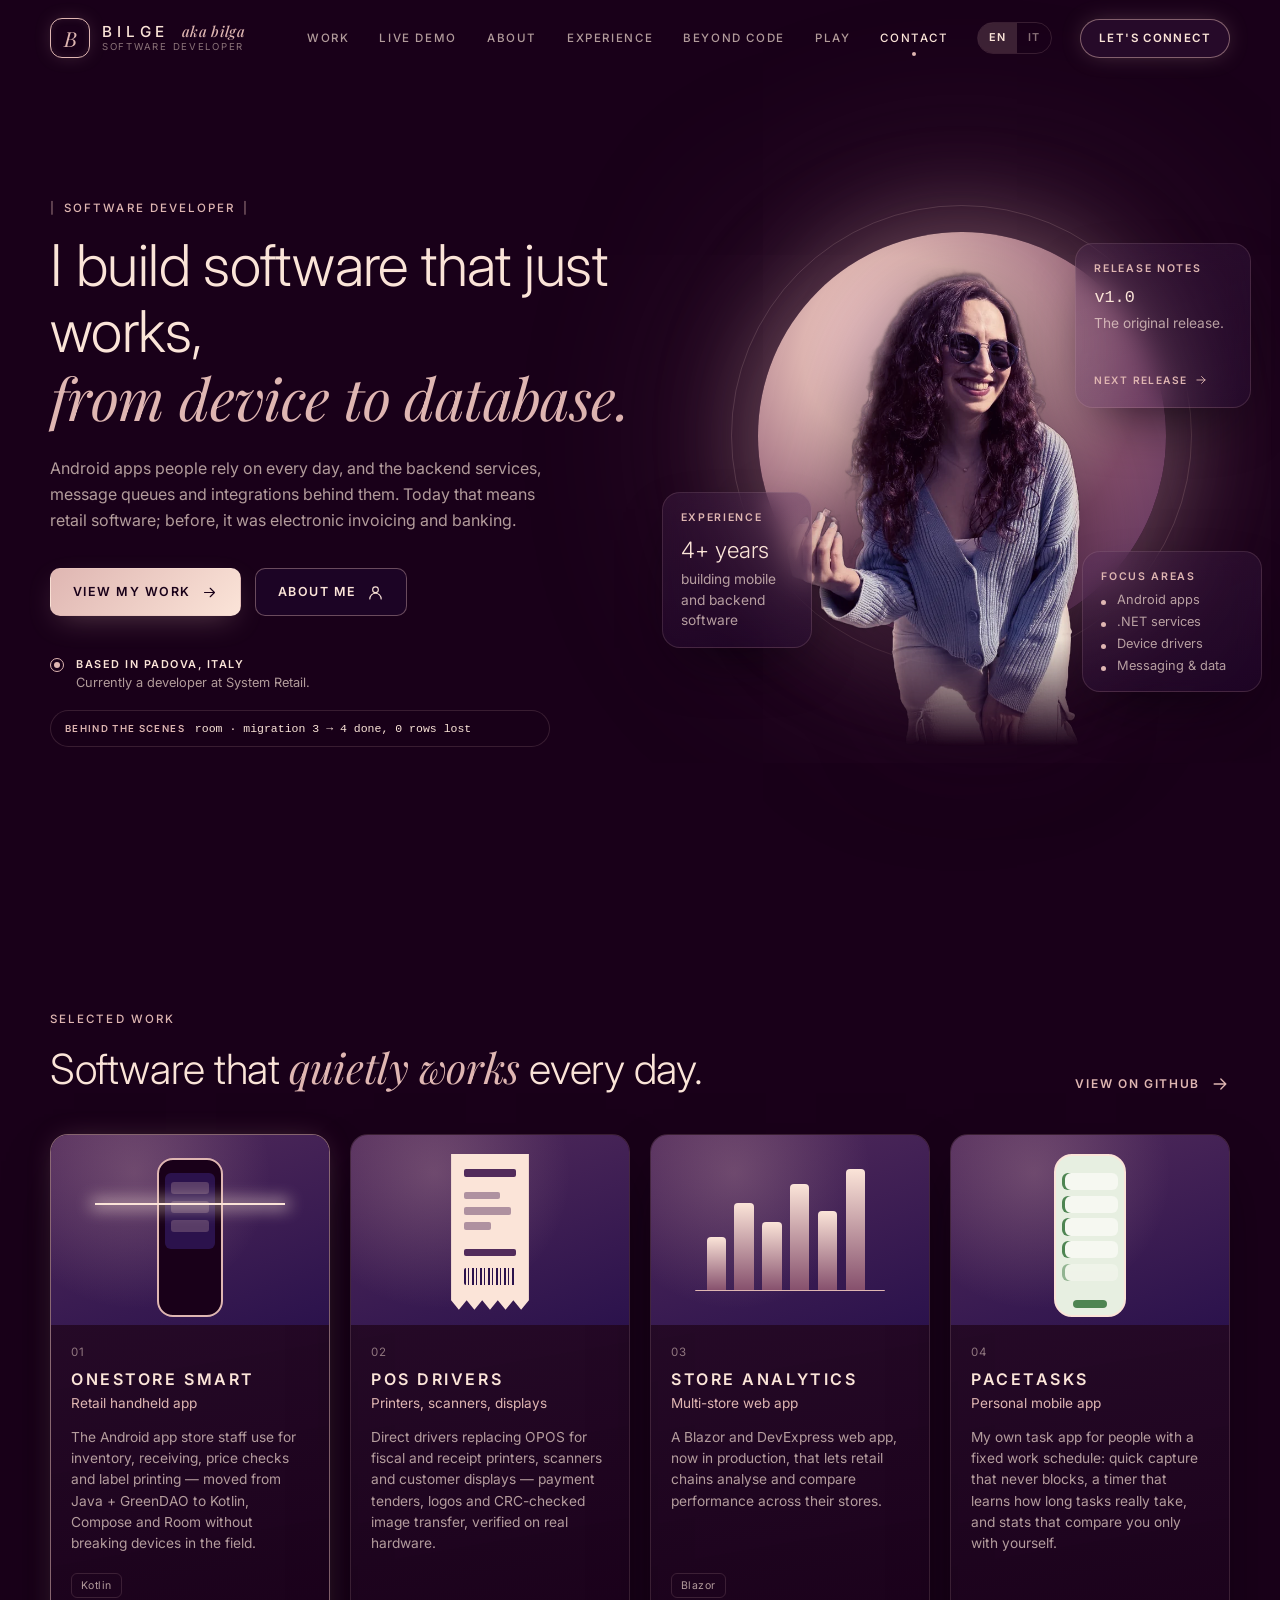
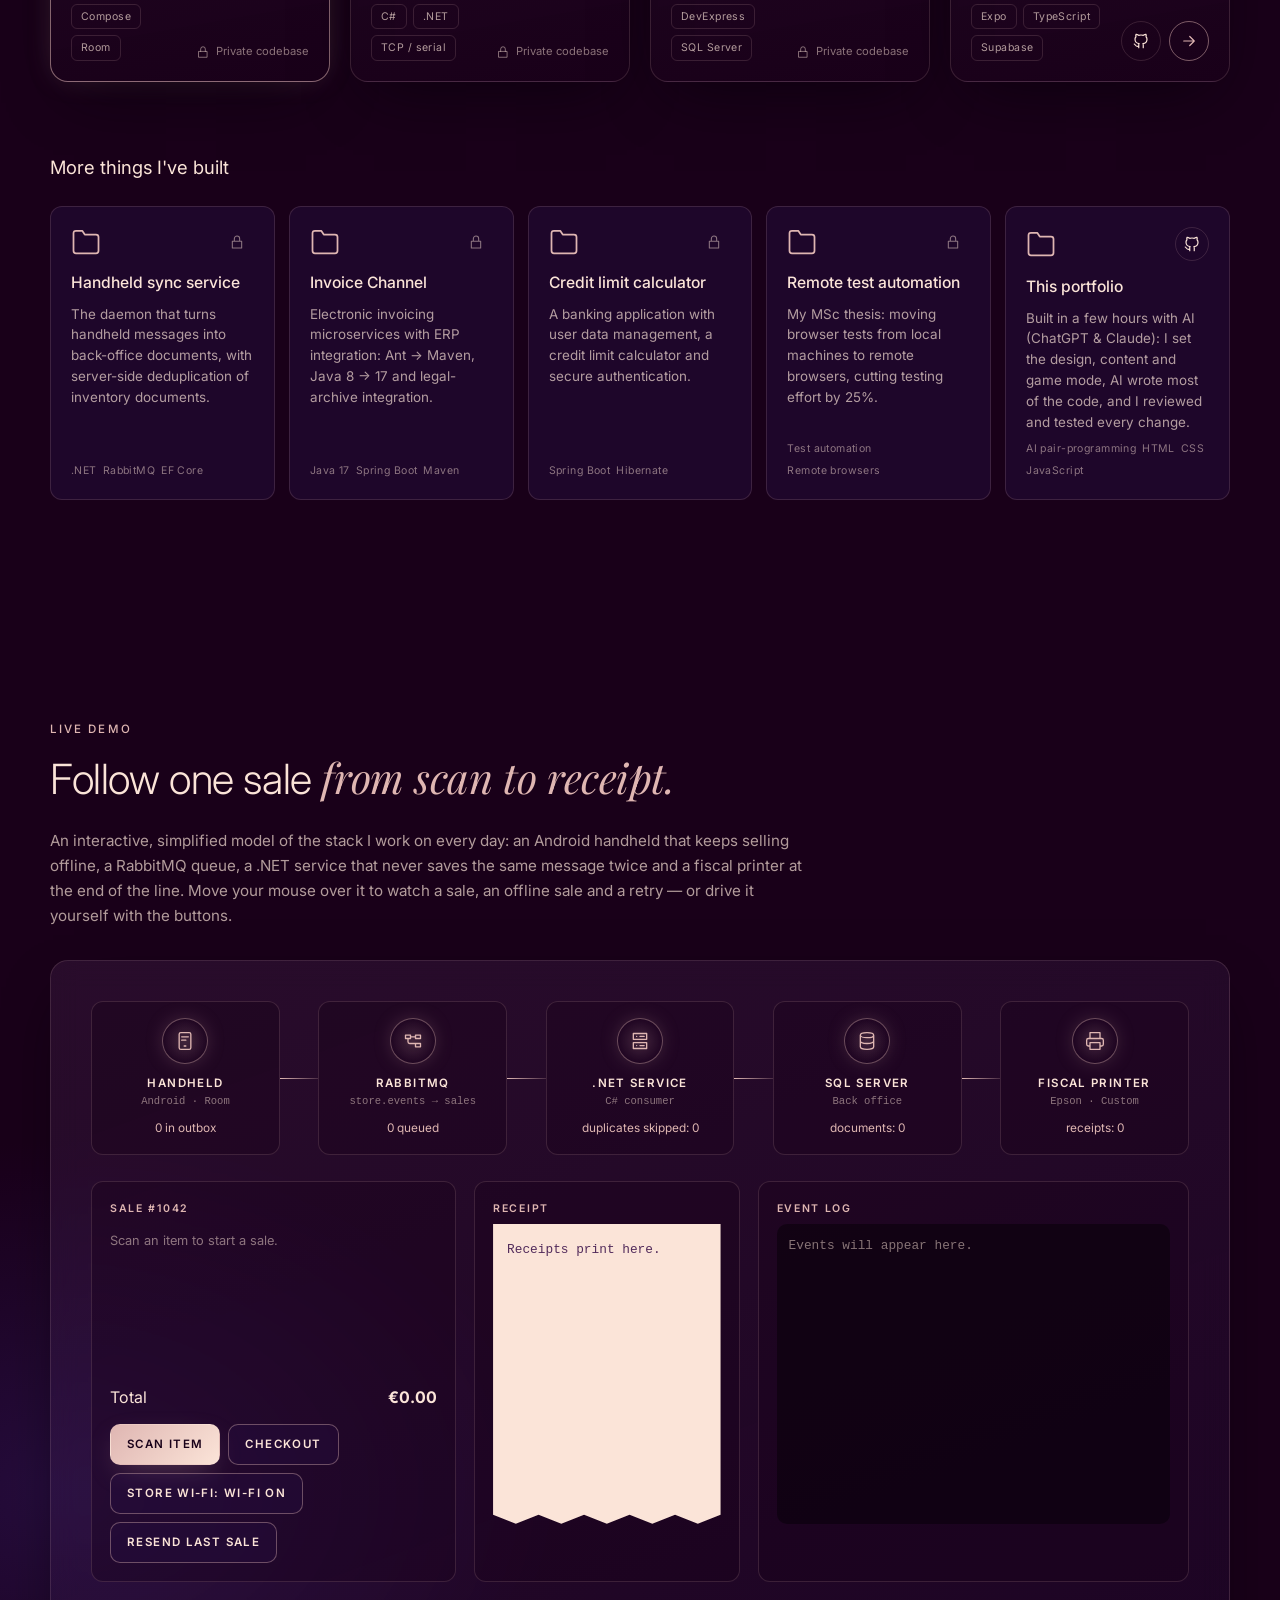
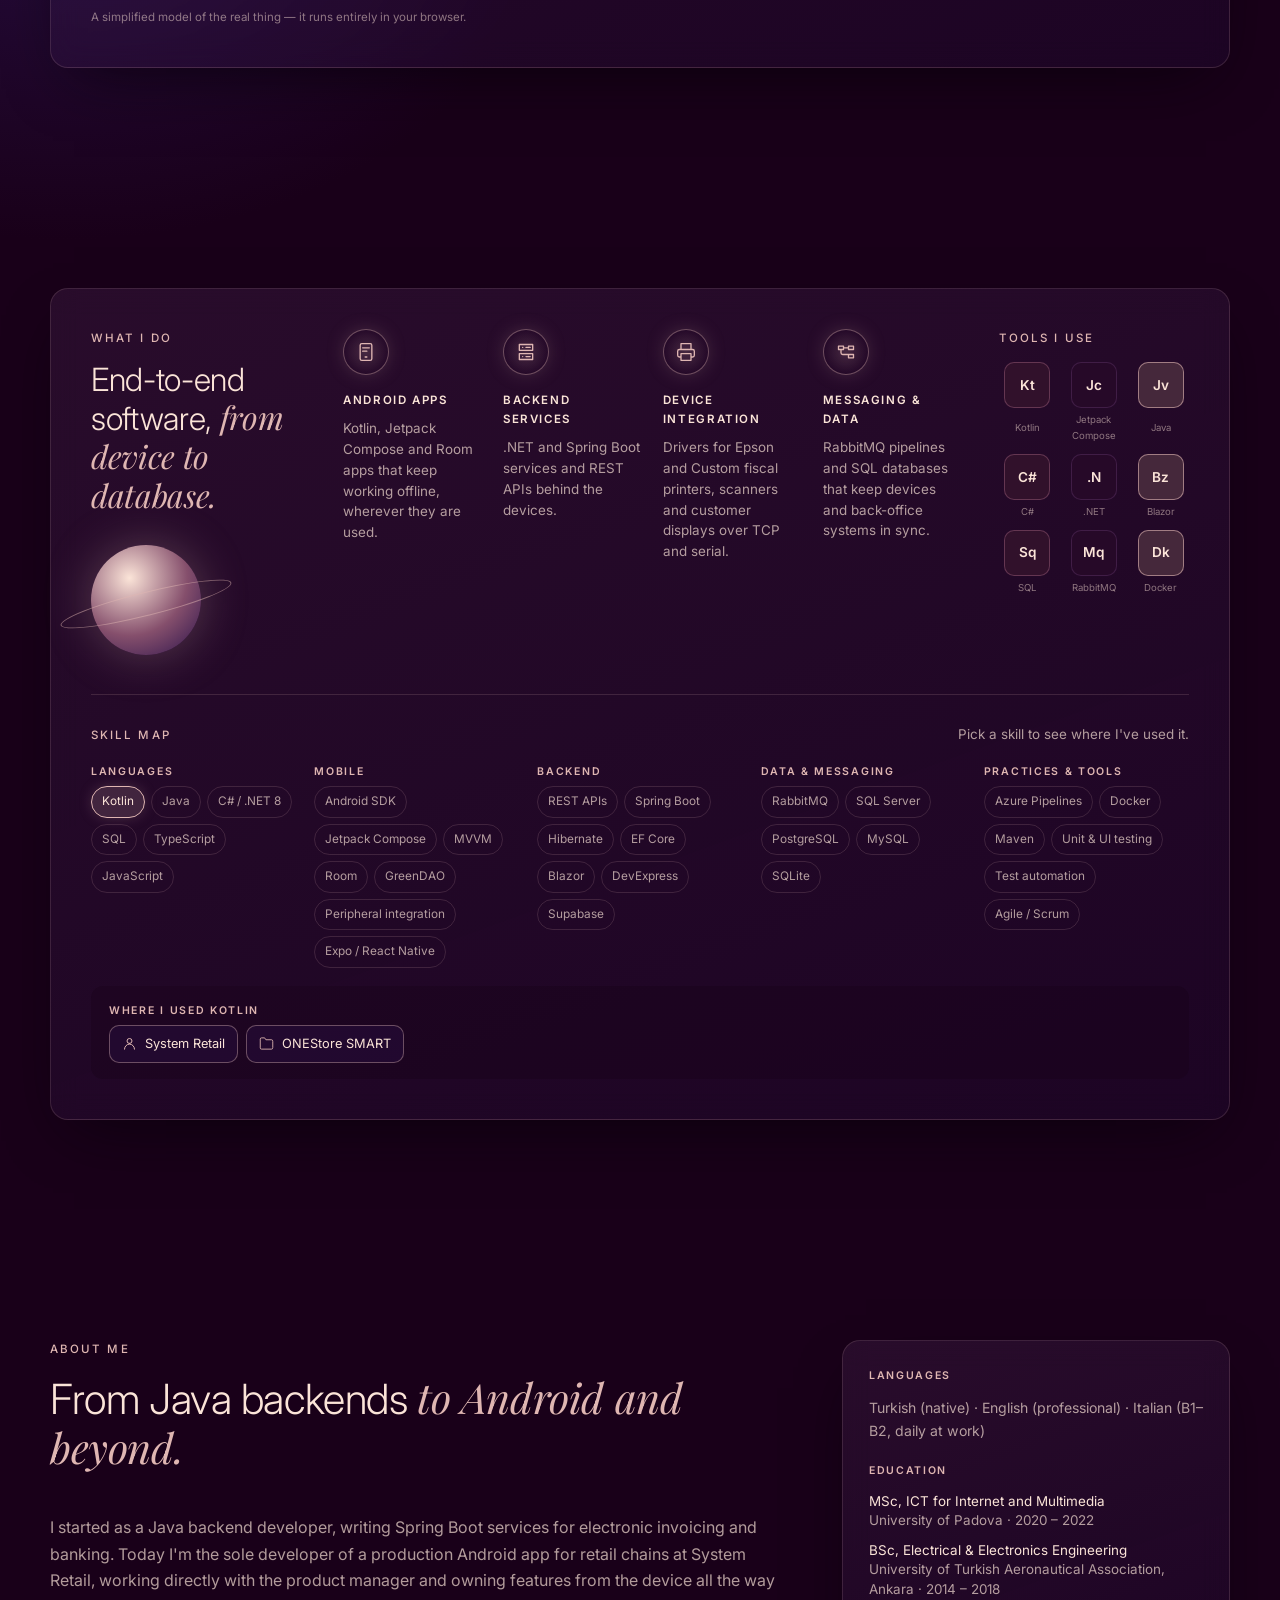
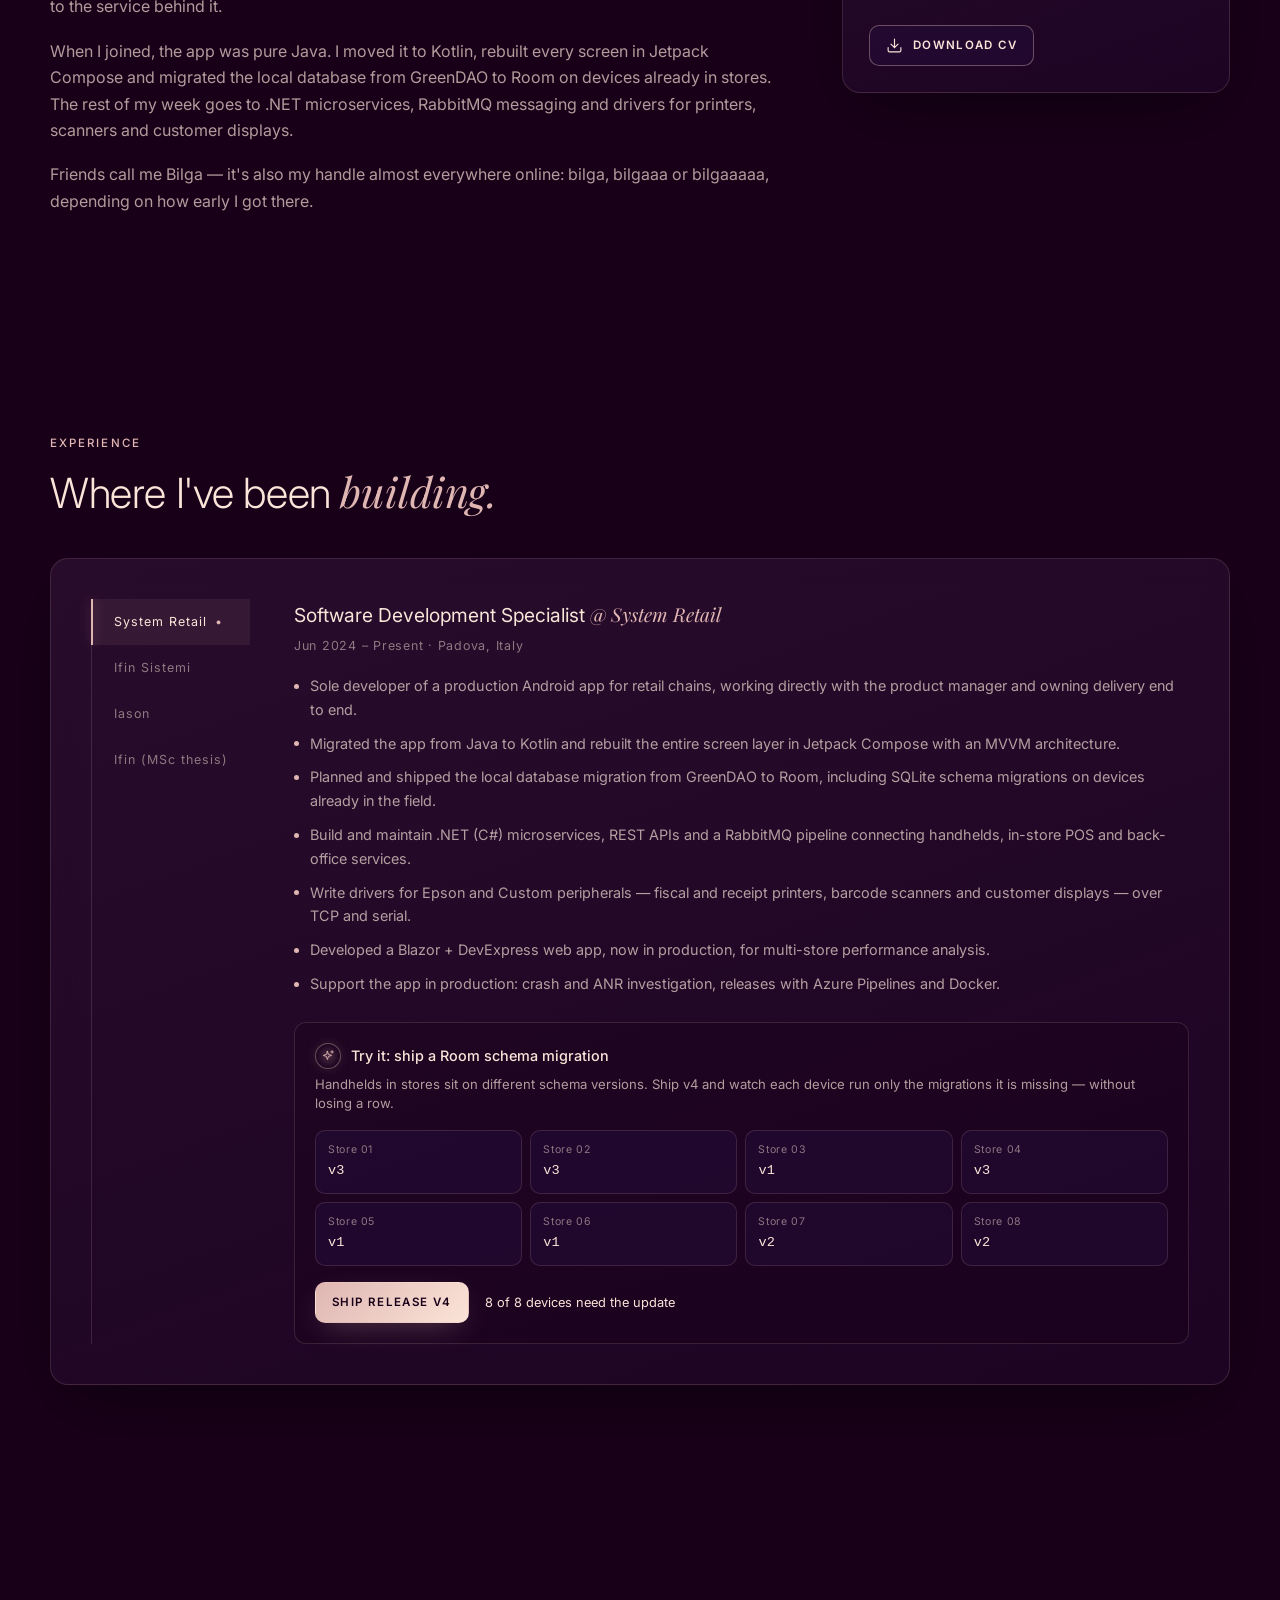
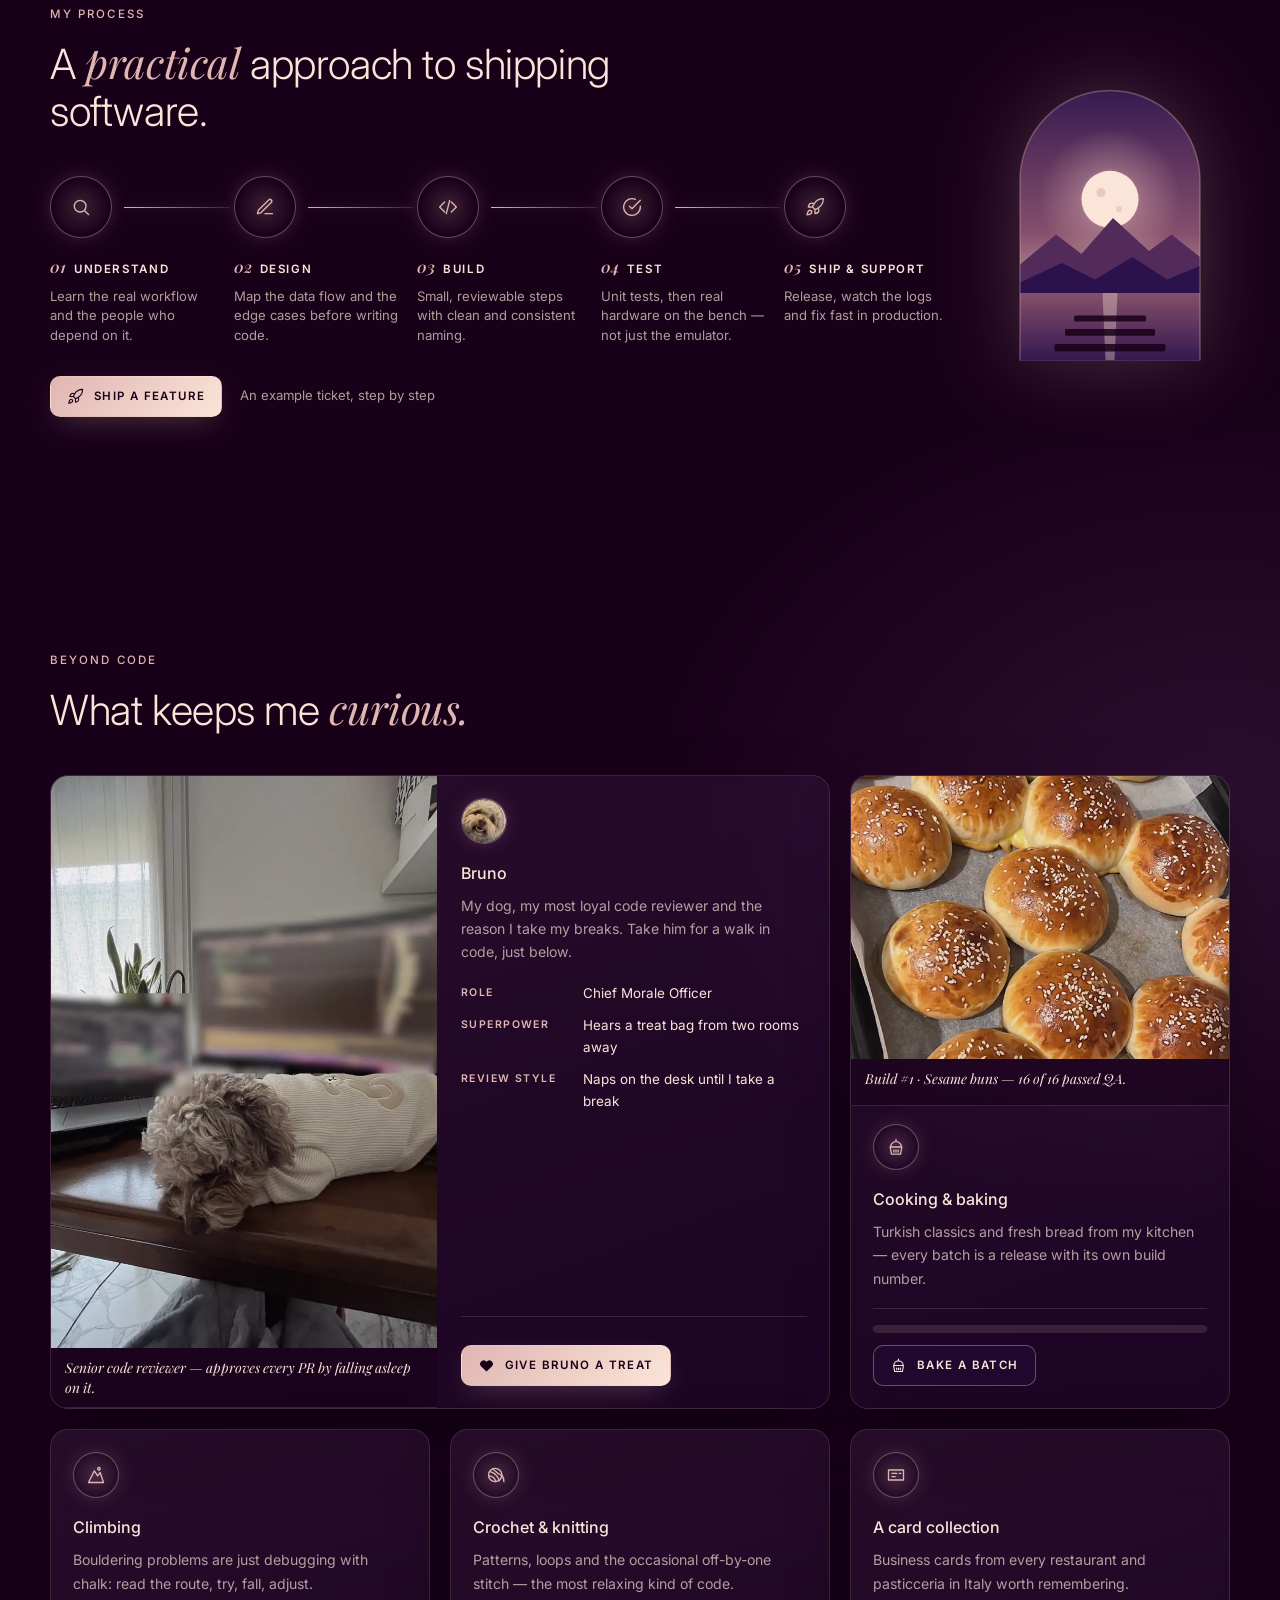
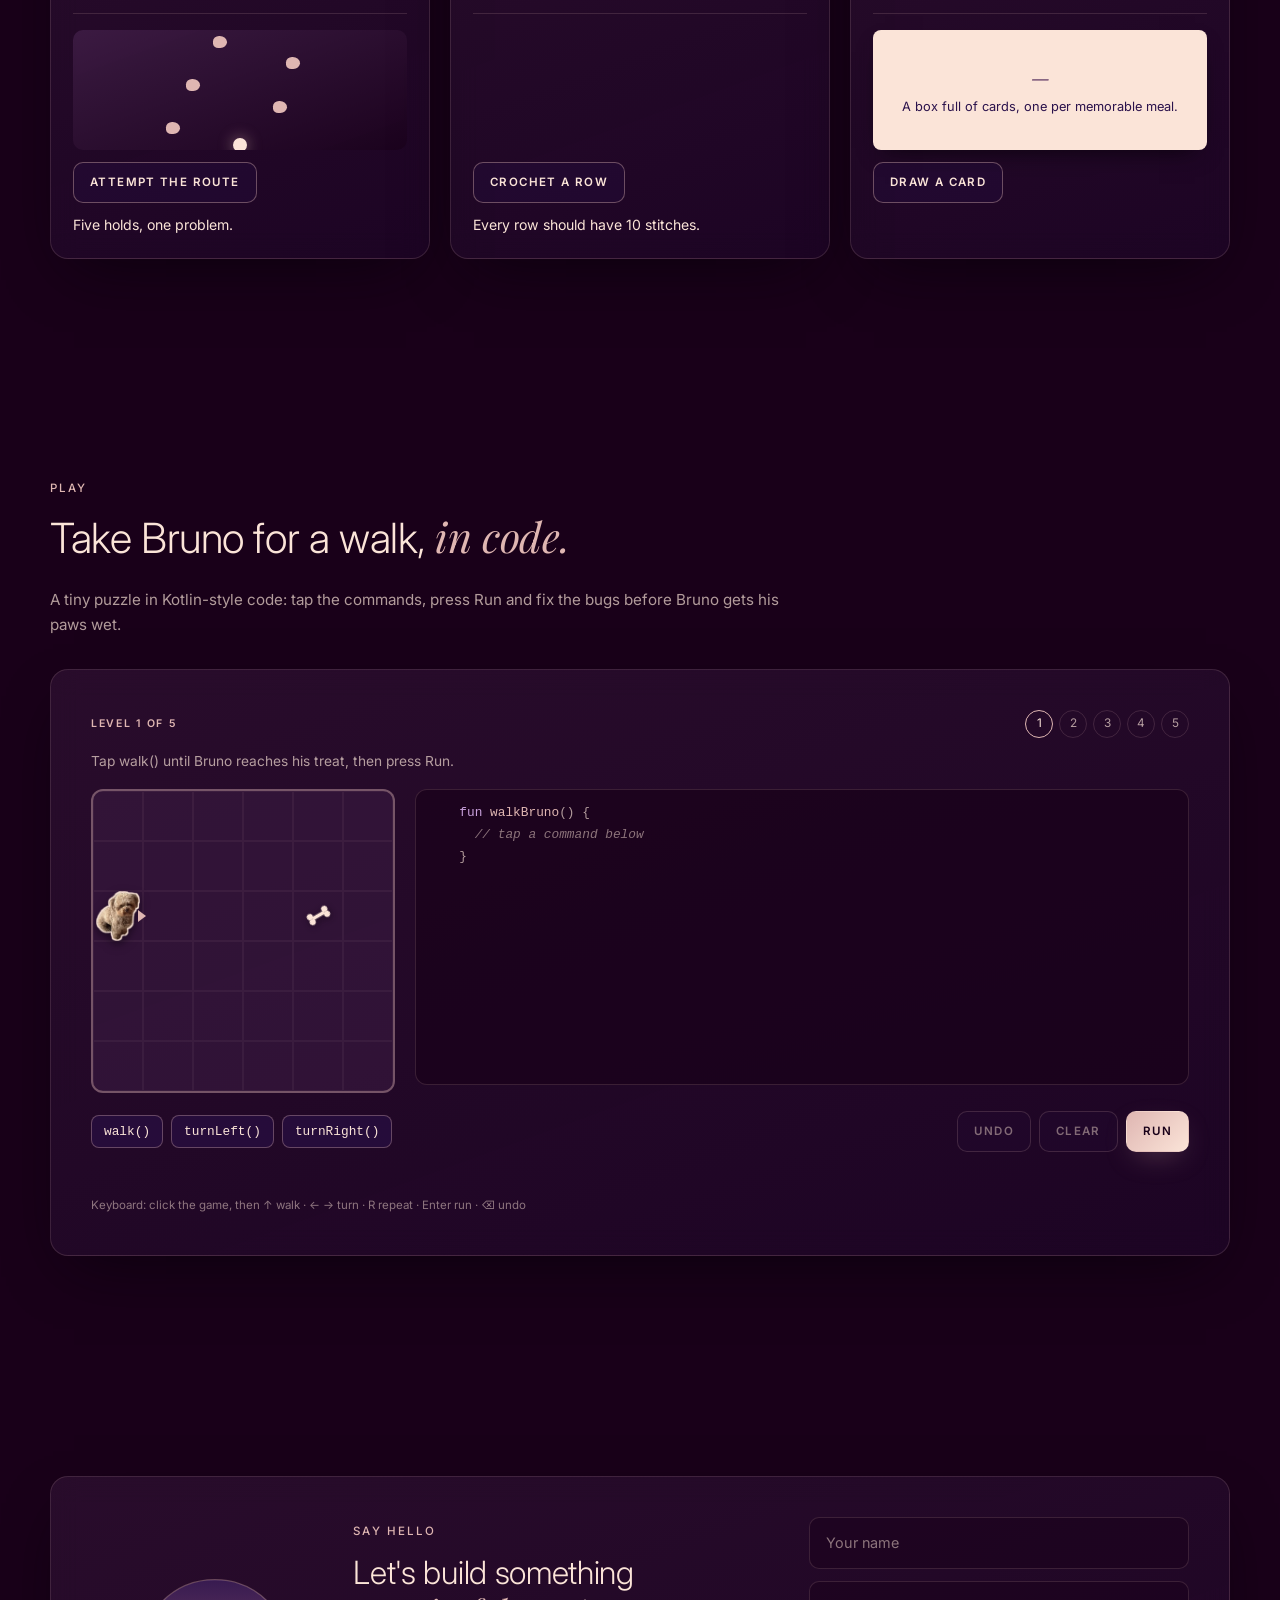
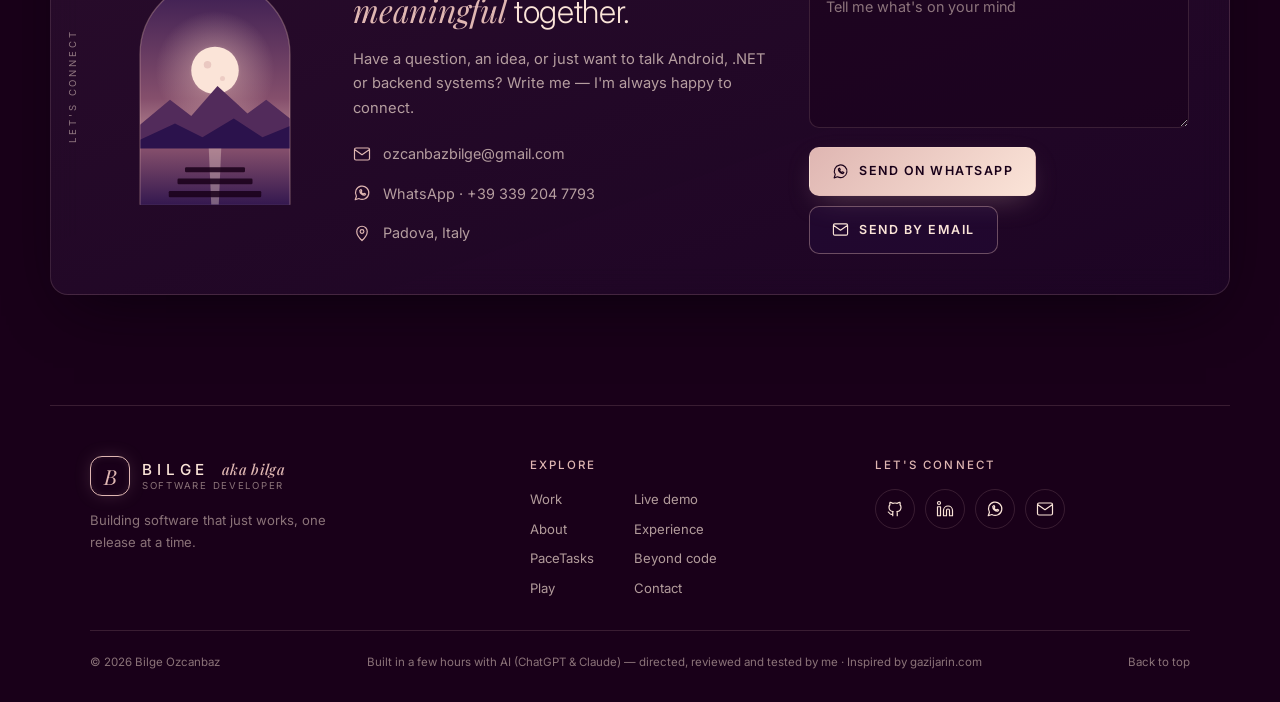
==== commit 641cec92: "Go back to the plum italic "B" favicon Removes the portrait icon and its build script.  Co-Authored-" ====
--- a/index.html
+++ b/index.html
@@ -13,8 +13,8 @@
     <meta property="og:title" content="Bilge Ozcanbaz | Software Developer" />
     <meta property="og:description" content="Android, .NET and Java developer based in Padova, Italy." />
     <meta property="og:image" content="assets/og-image.png" />
-    <link rel="icon" type="image/png" sizes="64x64" href="assets/favicon.png?v=20261015c" />
-    <link rel="apple-touch-icon" href="assets/apple-touch-icon.png?v=20261015c" />
+    <link rel="icon" type="image/svg+xml" href="assets/favicon.svg?v=20261015d" />
+    <link rel="apple-touch-icon" href="assets/apple-touch-icon.png?v=20261015d" />
     <link rel="preconnect" href="https://fonts.googleapis.com" />
     <link rel="preconnect" href="https://fonts.gstatic.com" crossorigin />
     <link
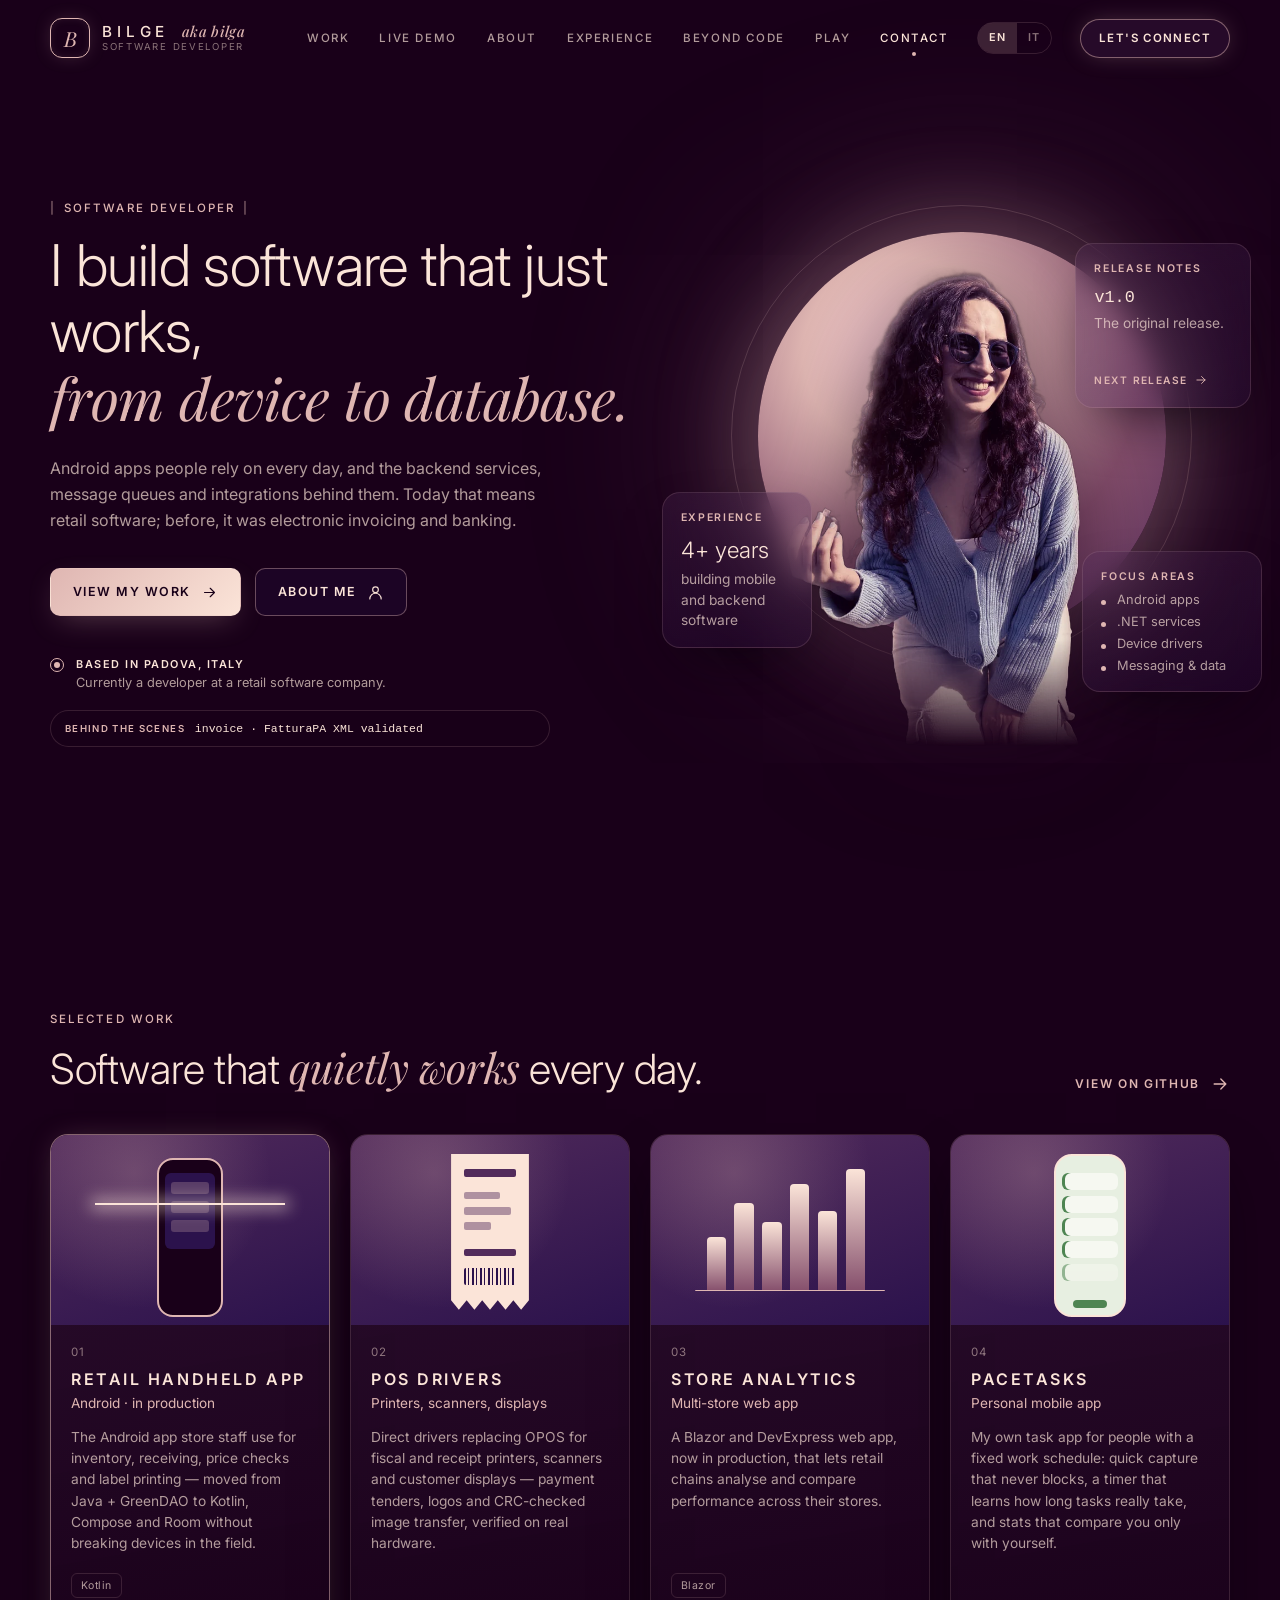
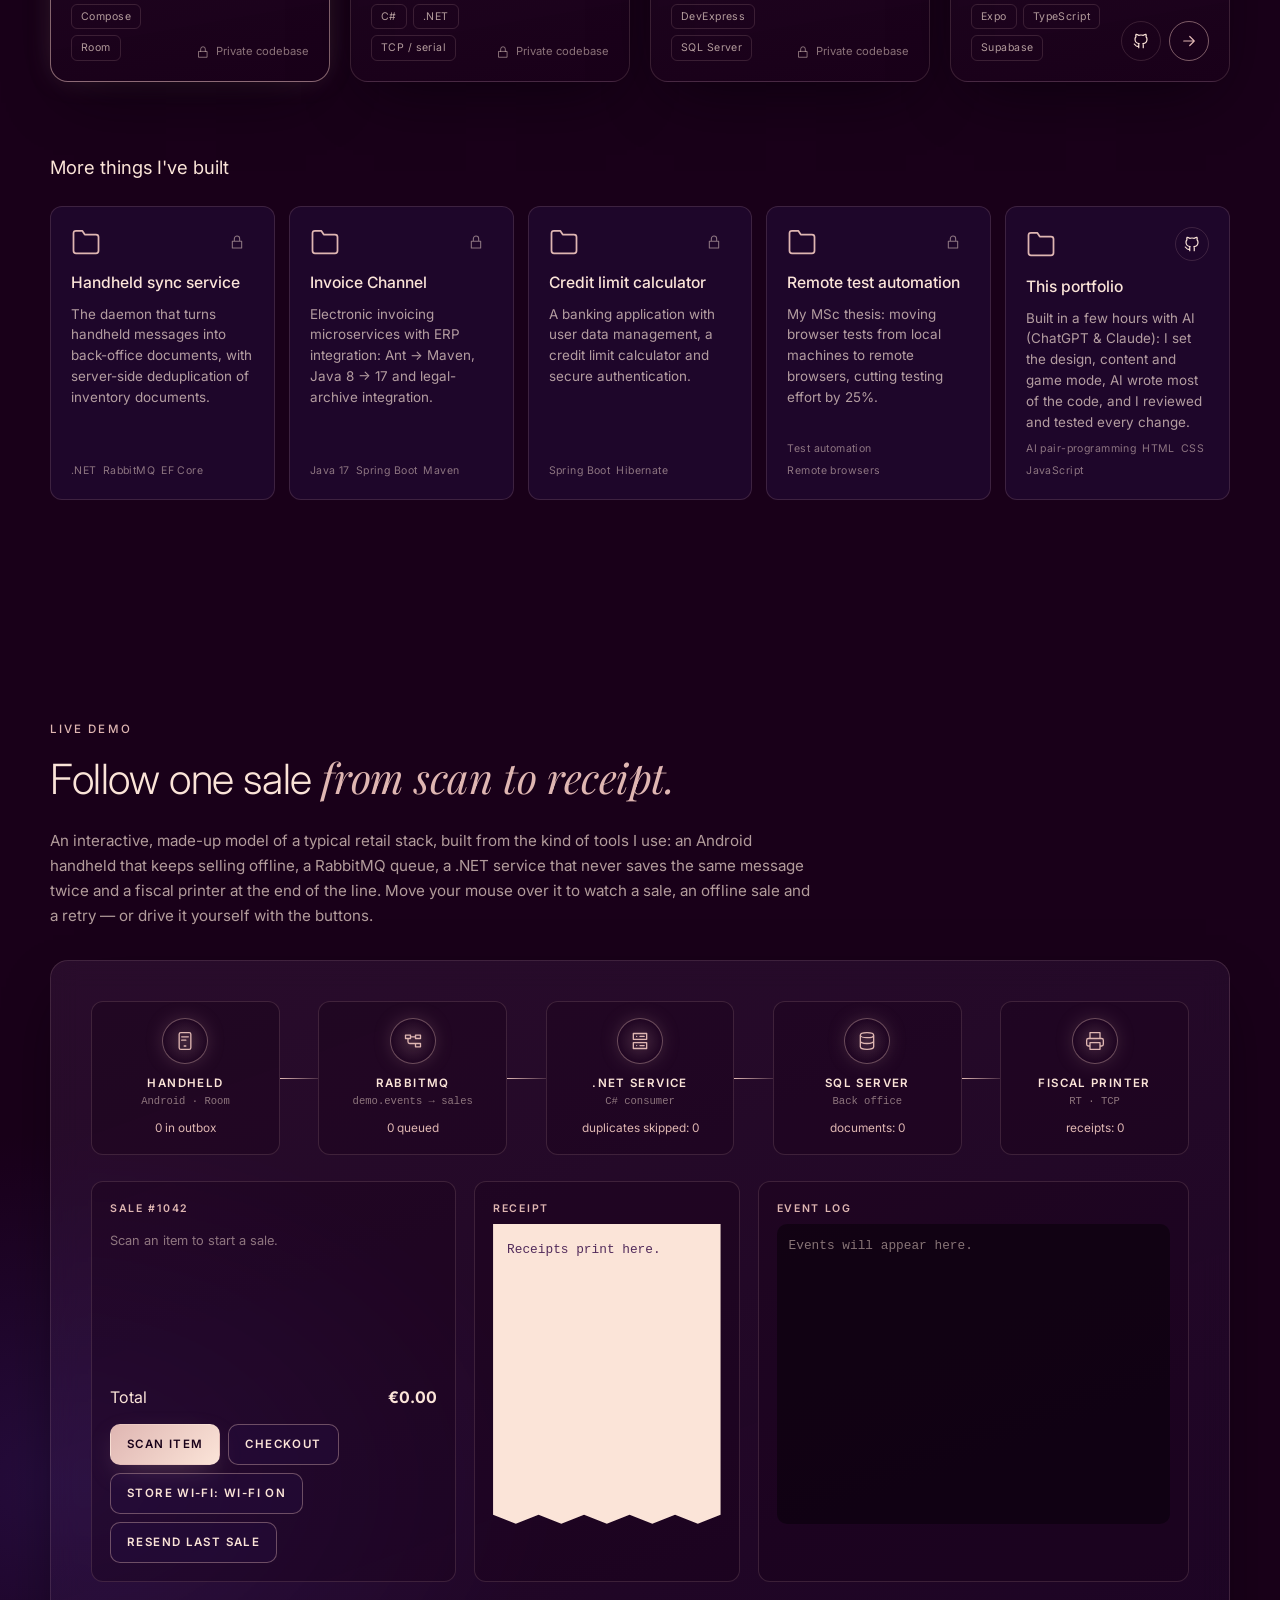
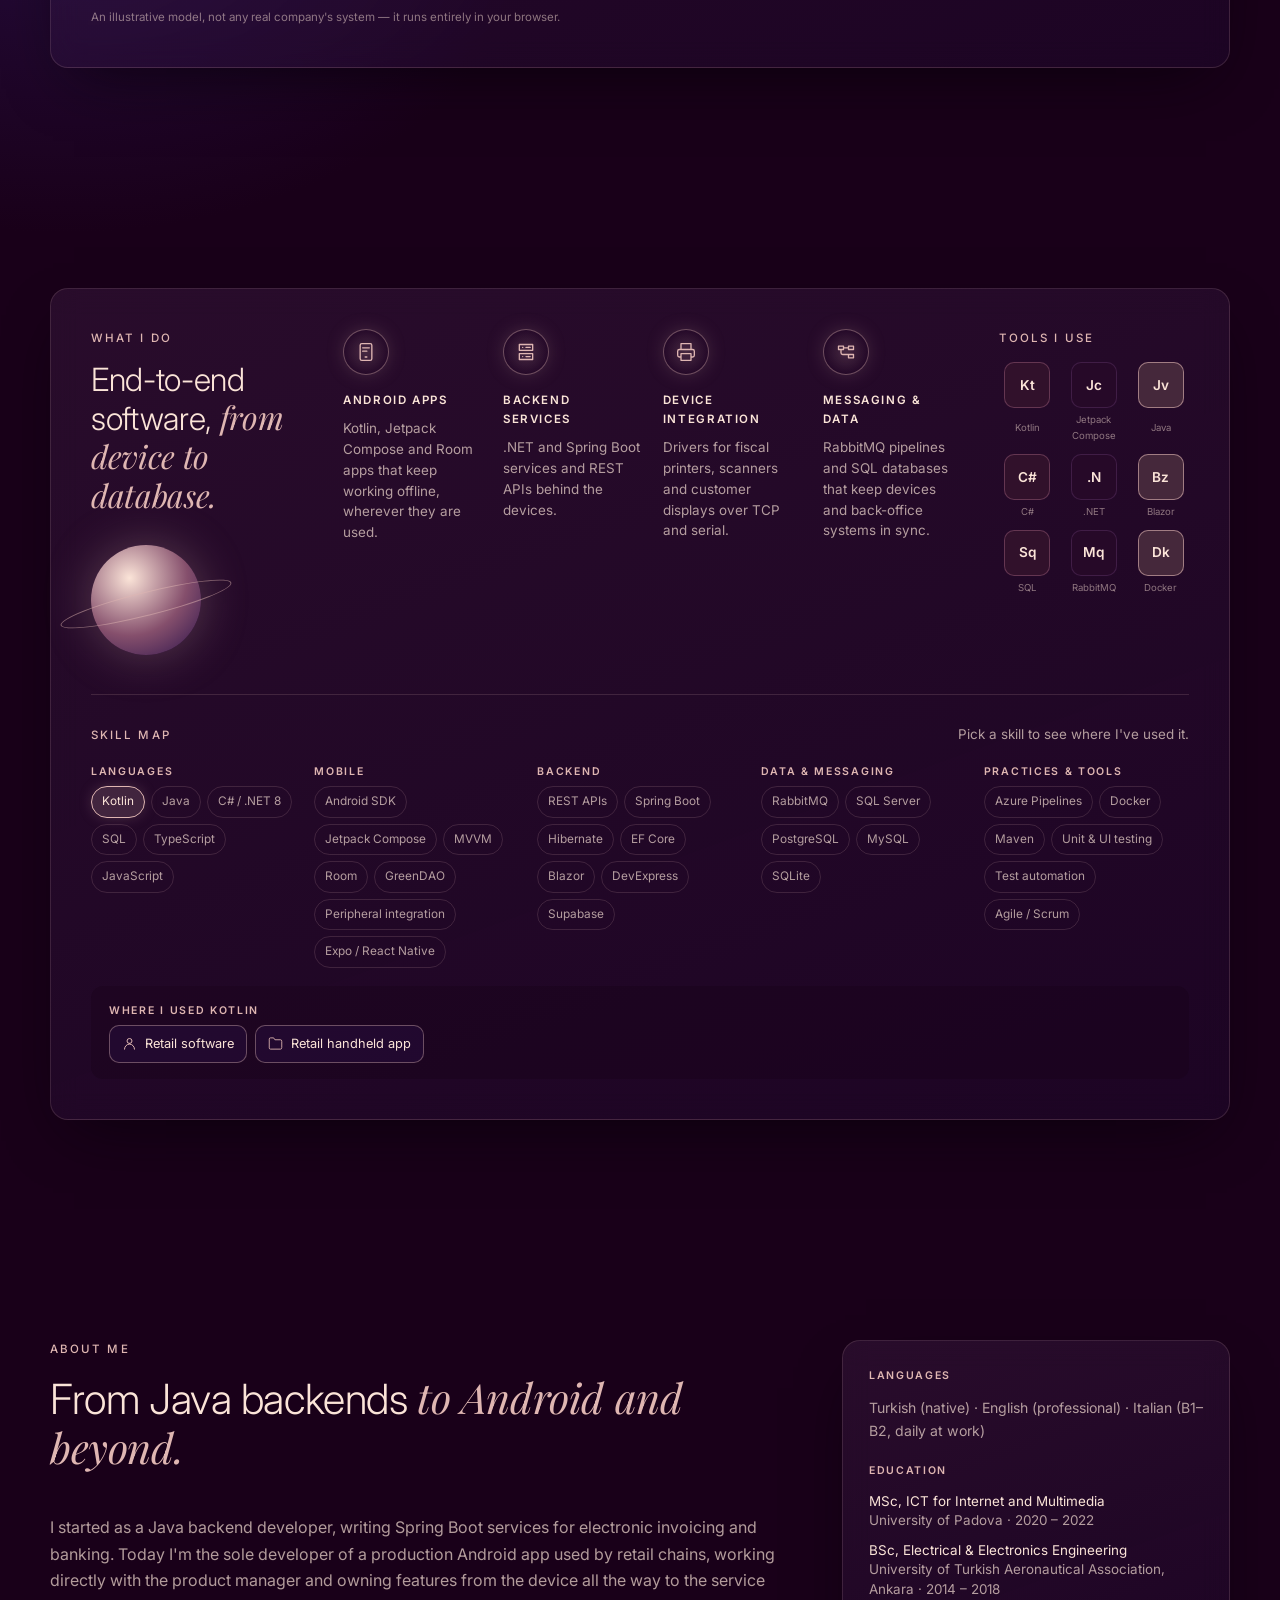
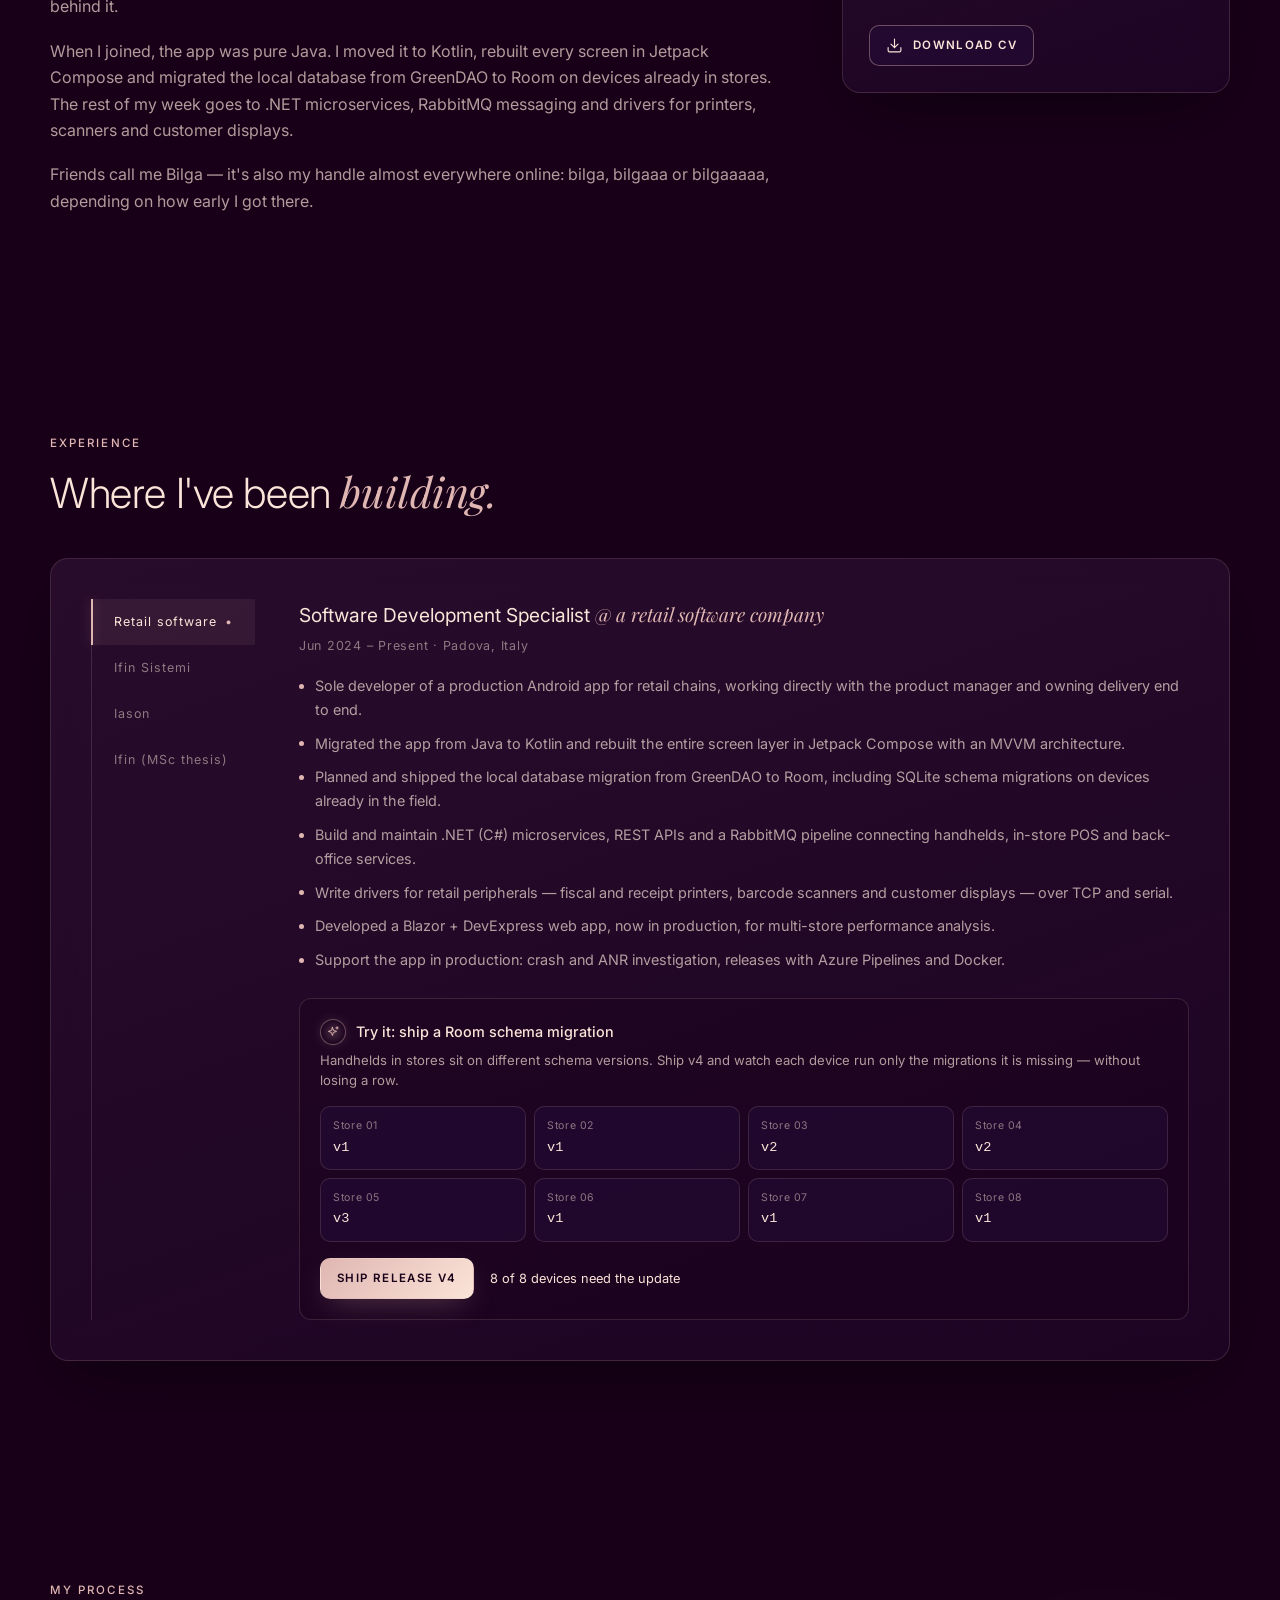
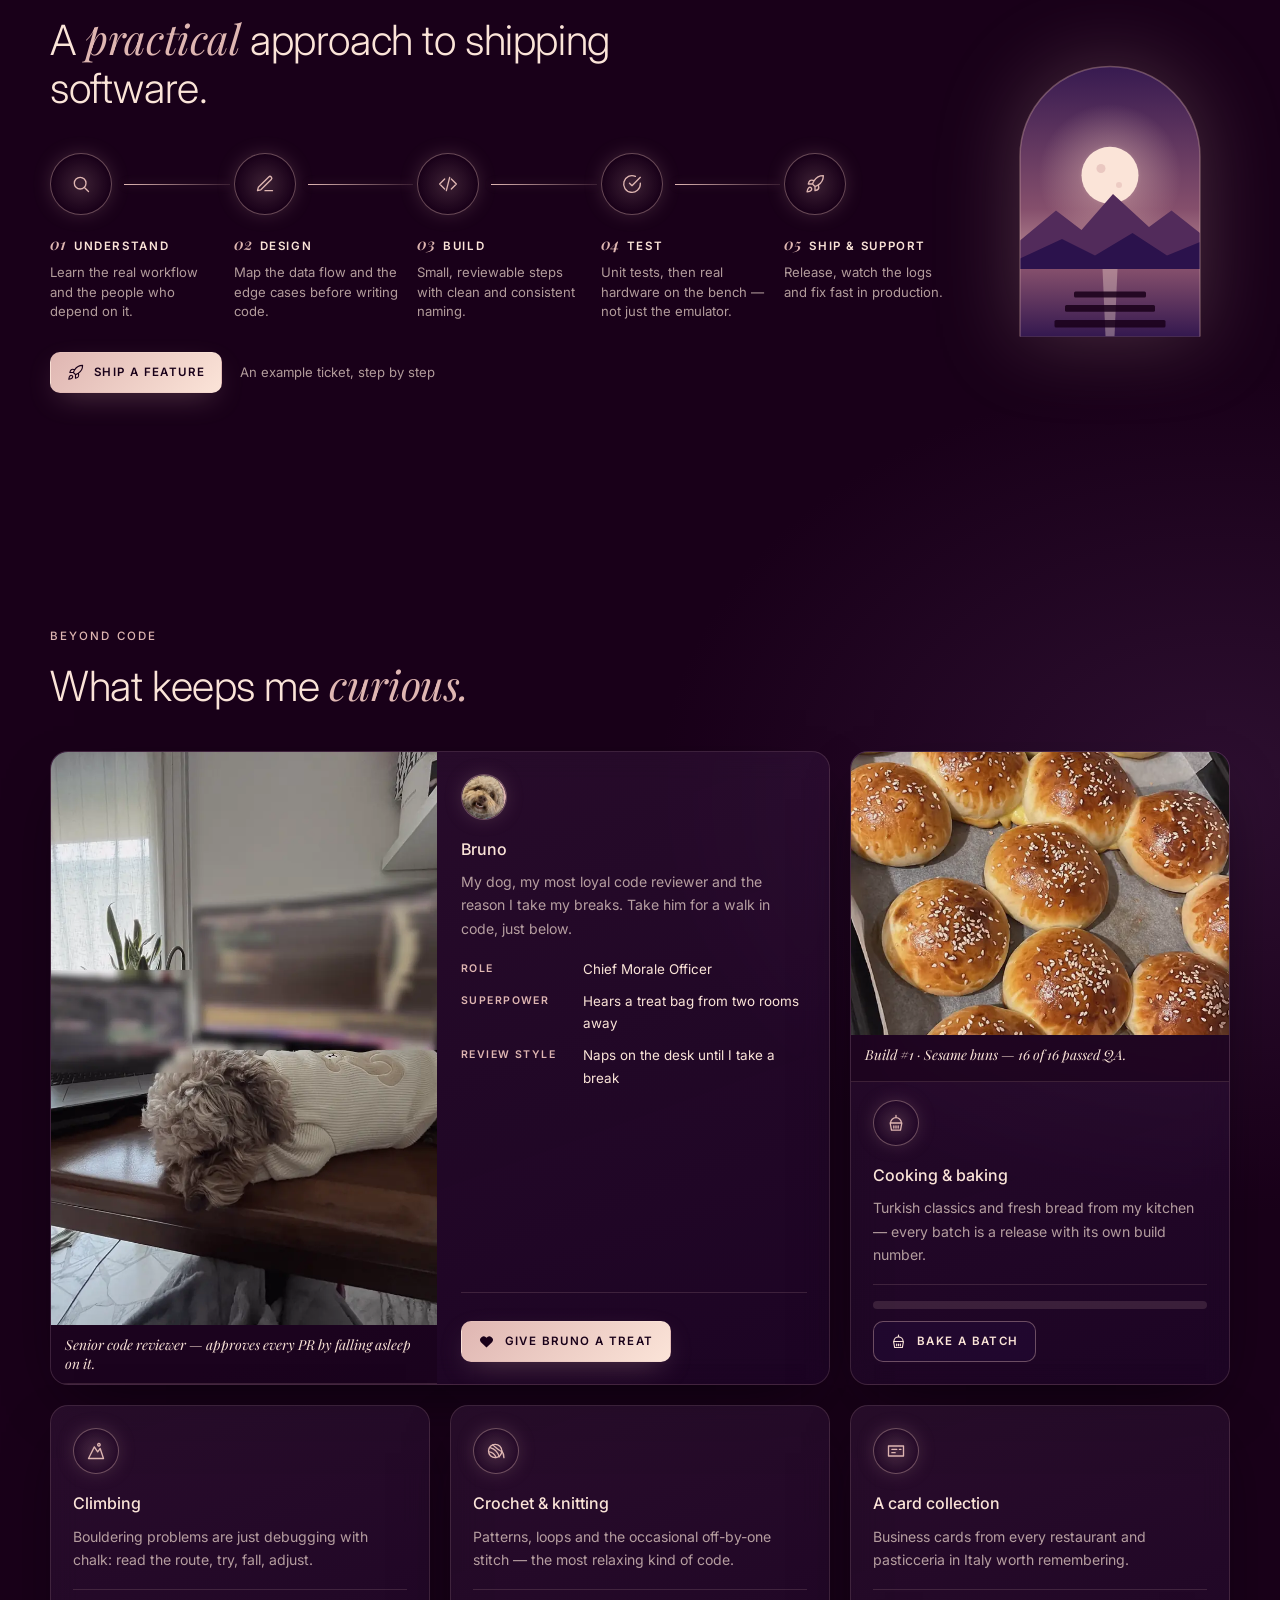
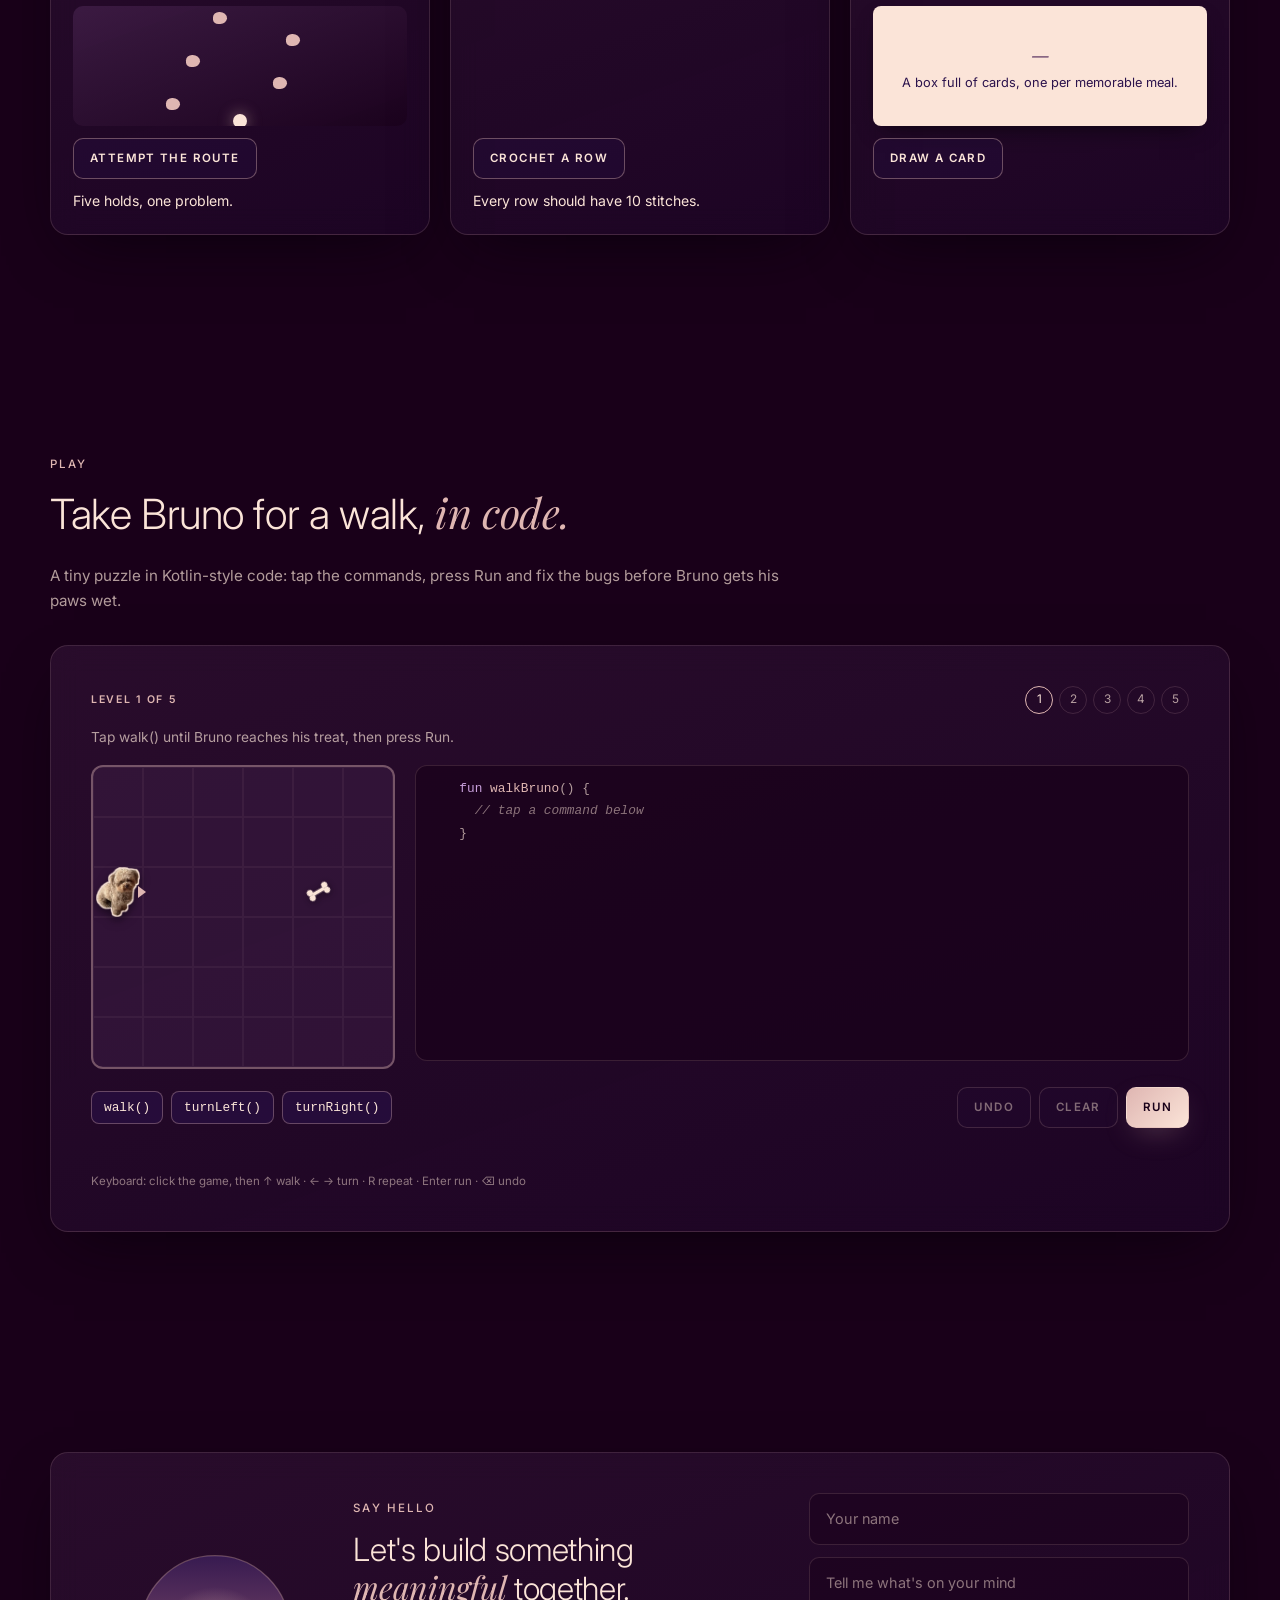
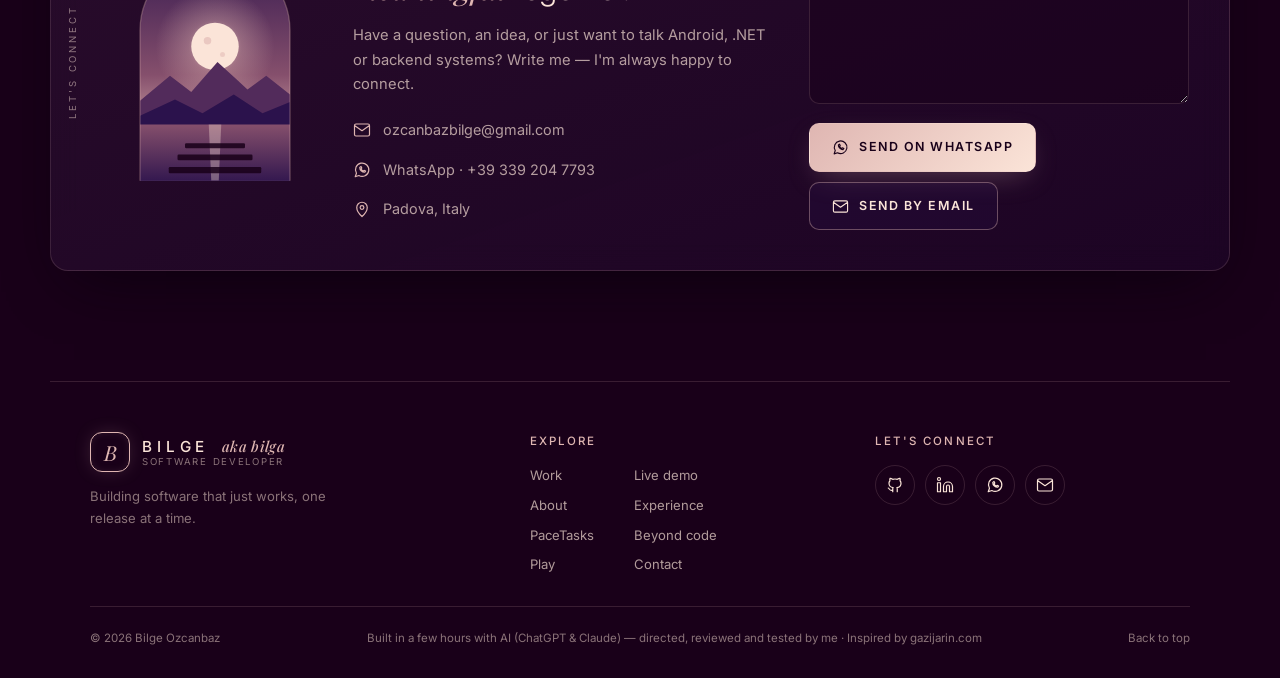
==== commit 29b4a520: "Keep the current employer anonymous across the site and CVs Replaces the employer, product and perip" ====
--- a/index.html
+++ b/index.html
@@ -83,7 +83,7 @@
             <span class="status-dot" aria-hidden="true"></span>
             <span>
               <strong data-i18n="hero.status">Based in Padova, Italy</strong>
-              <span data-i18n="hero.statusSub">Currently a developer at System Retail.</span>
+              <span data-i18n="hero.statusSub">Currently a developer at a retail software company.</span>
             </span>
           </p>
           <p class="hero-ticker reveal" aria-hidden="true">
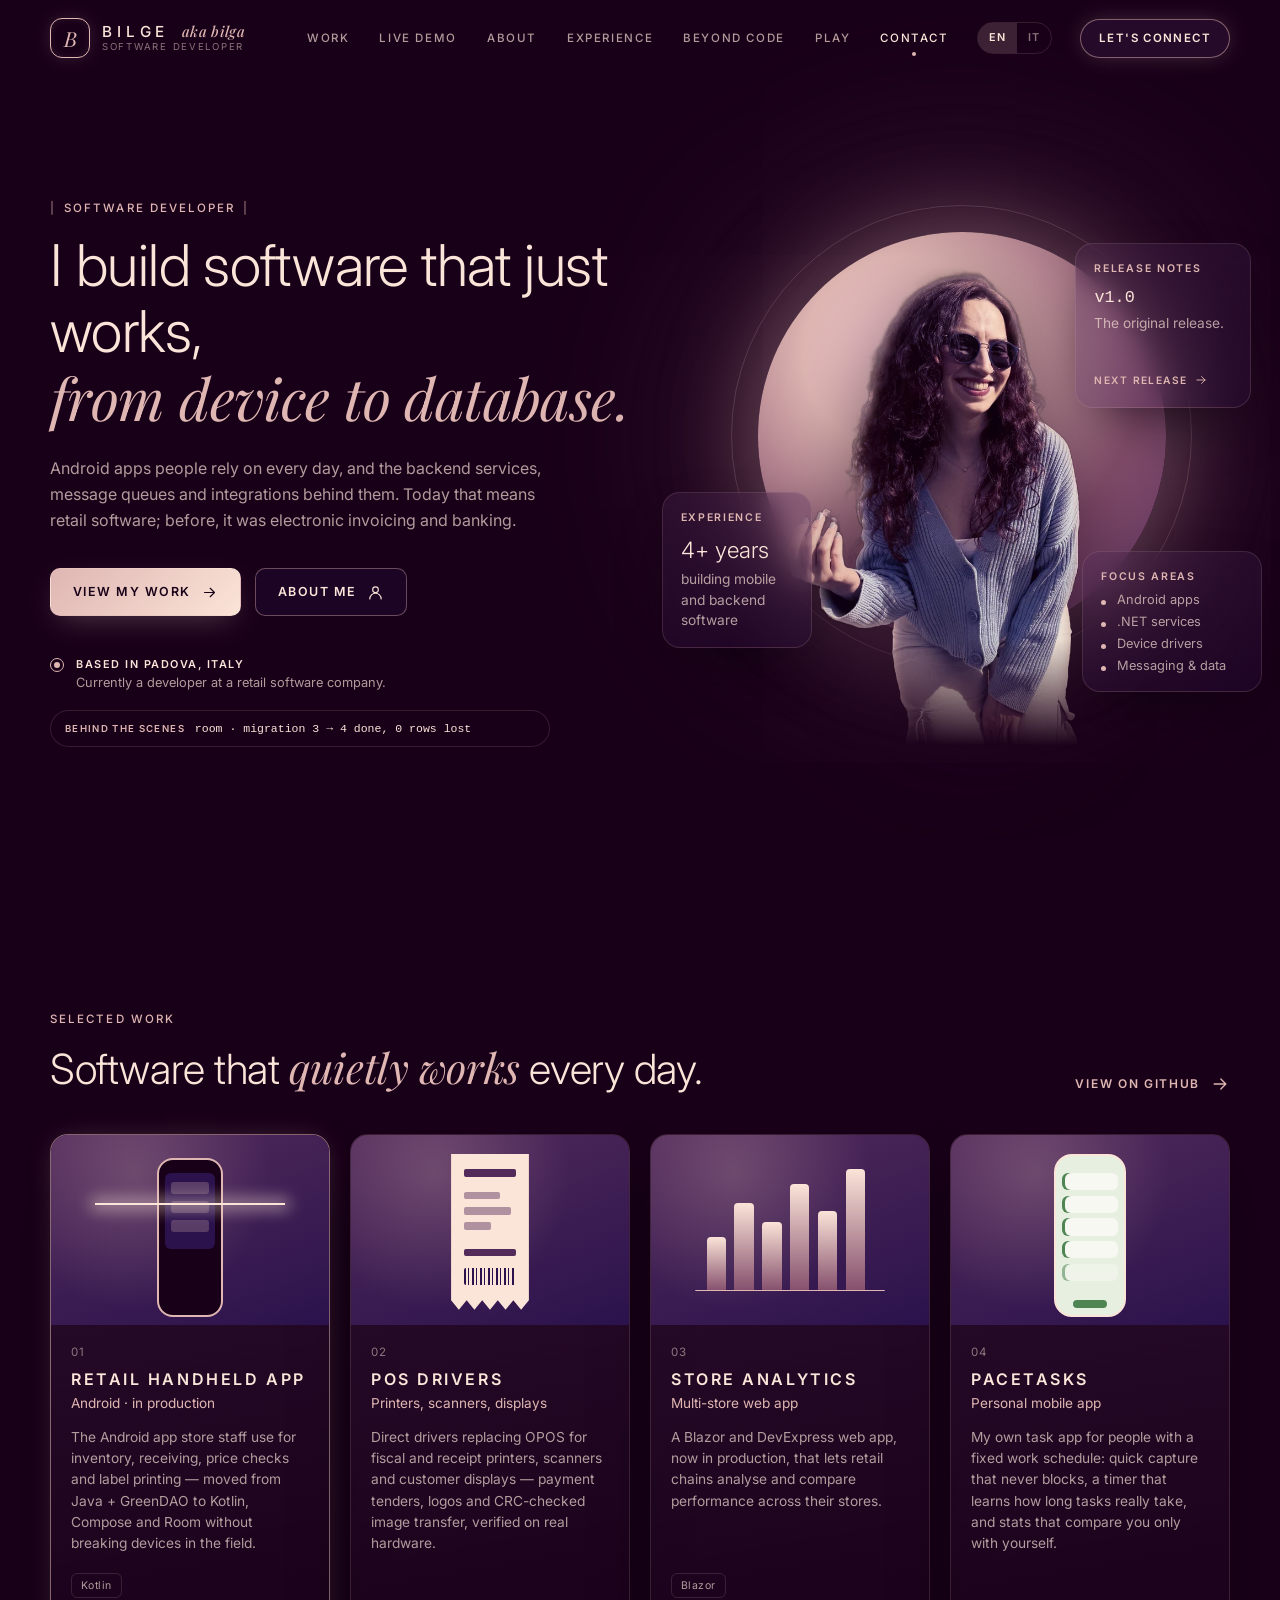
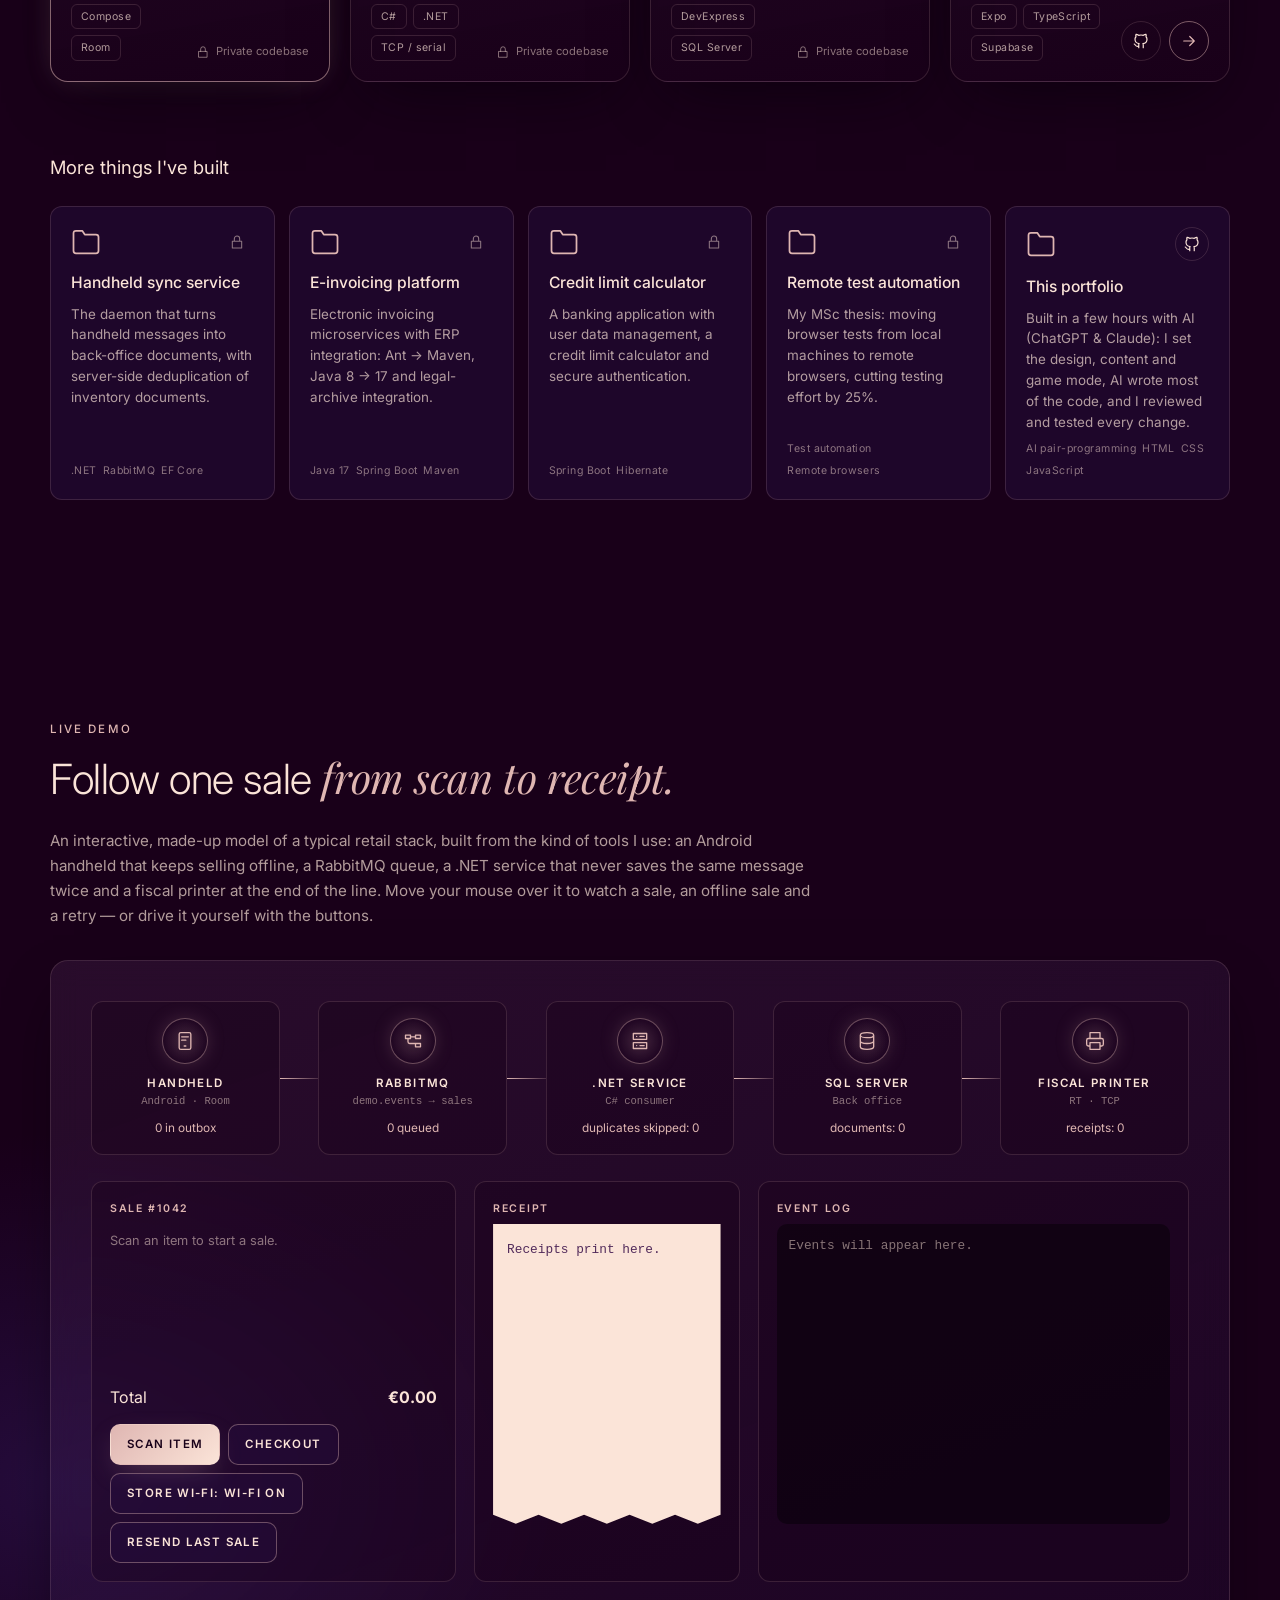
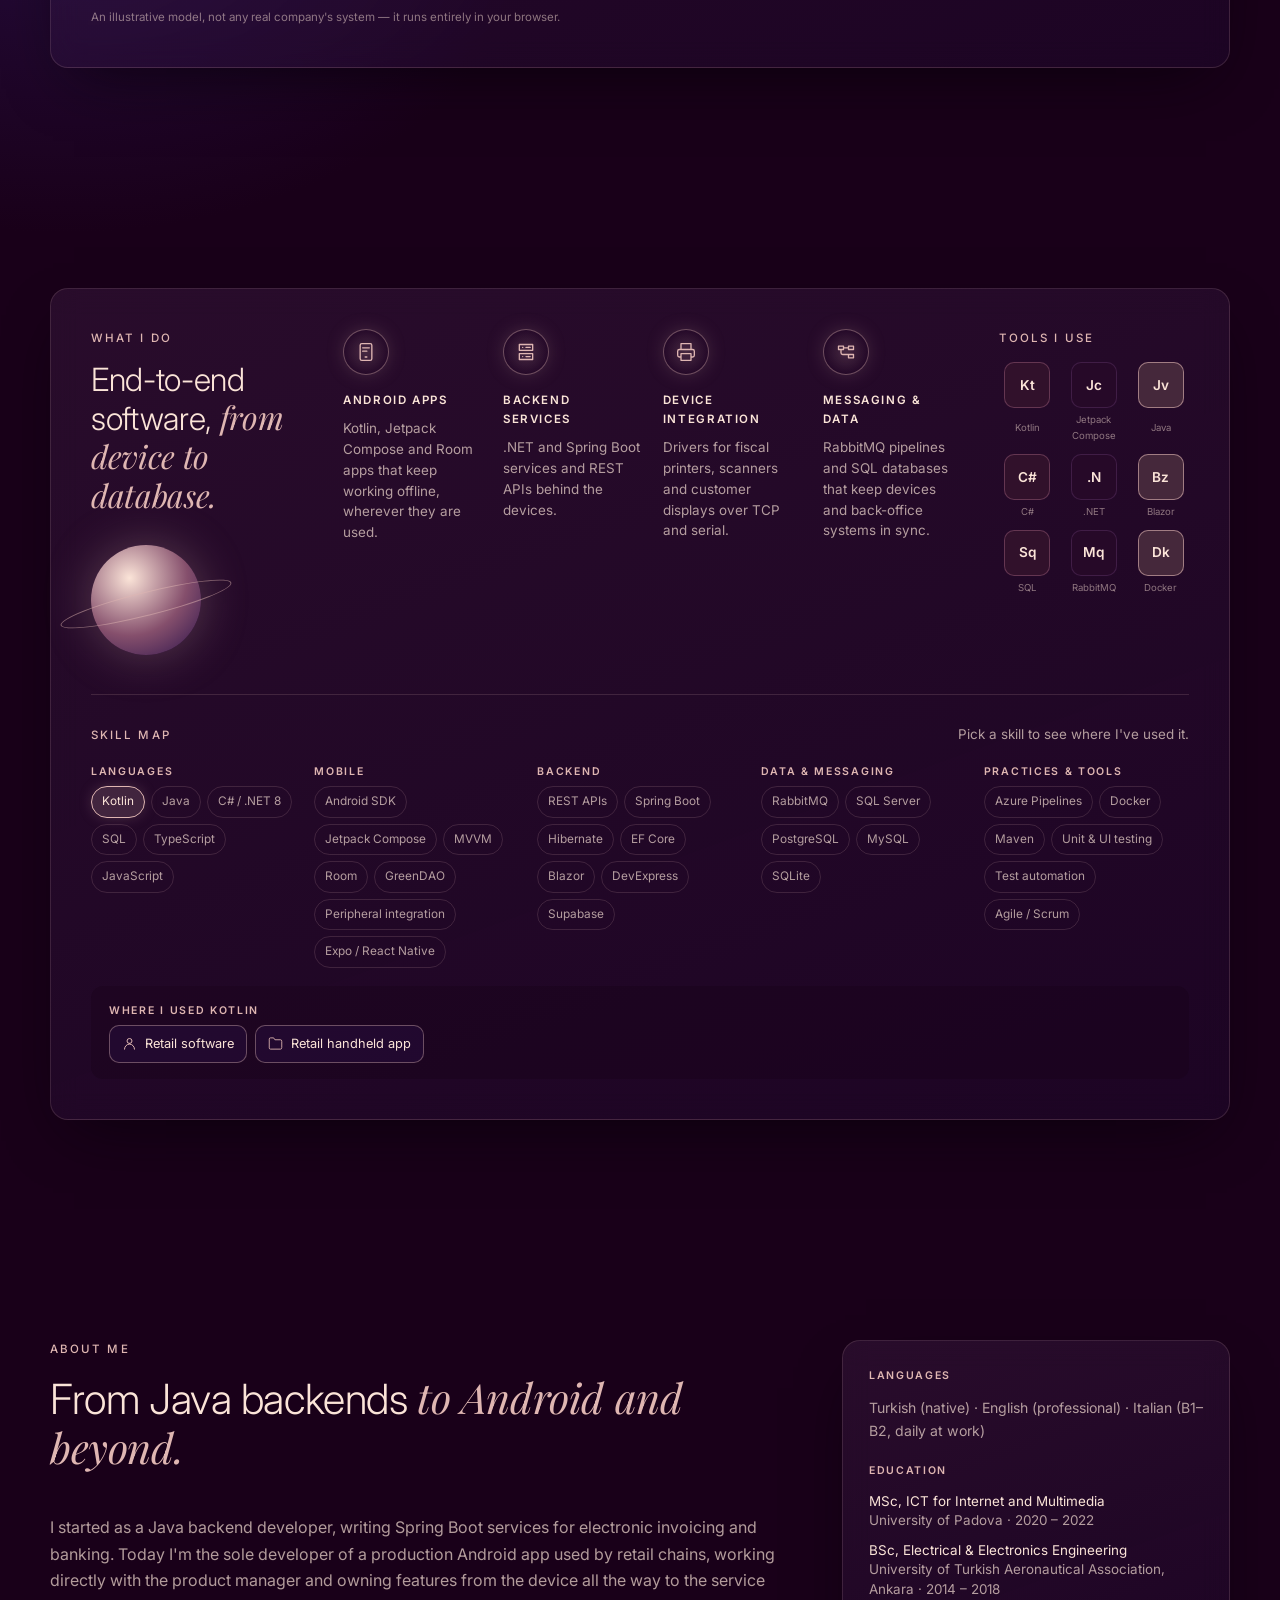
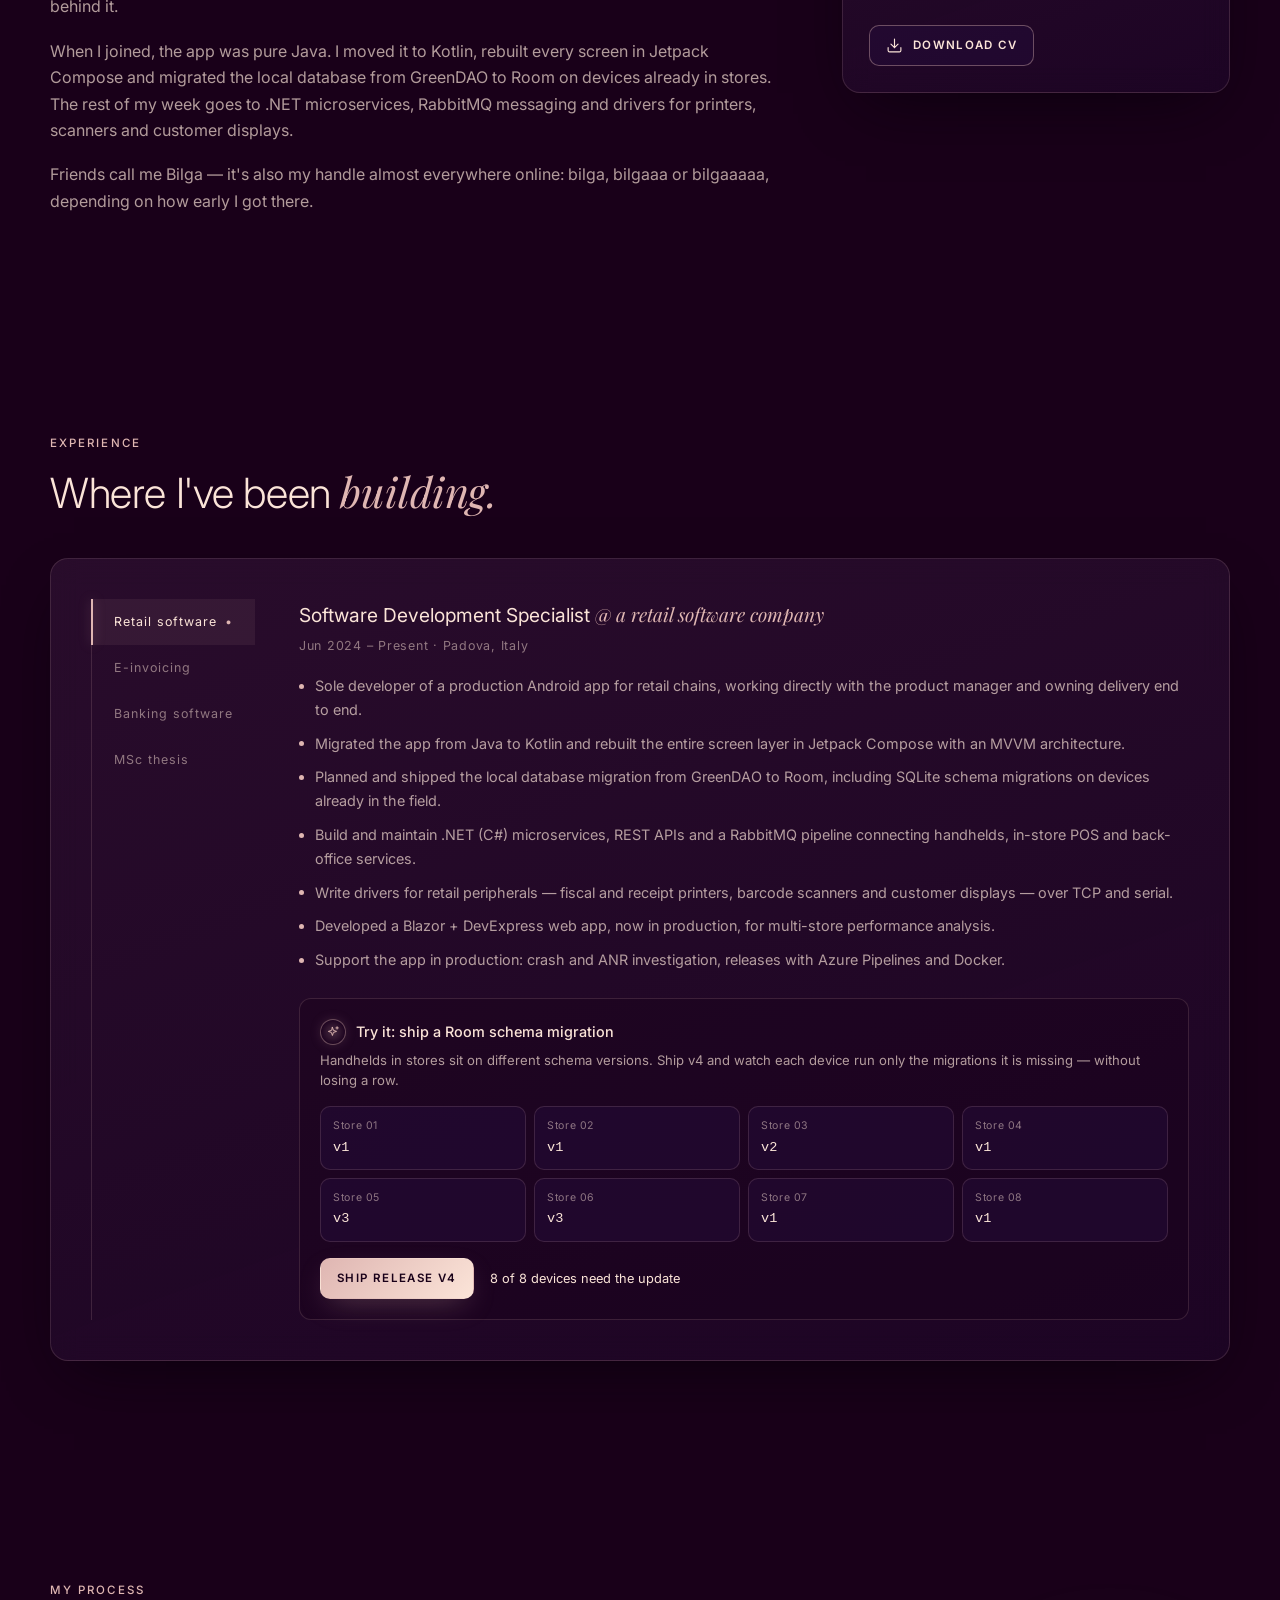
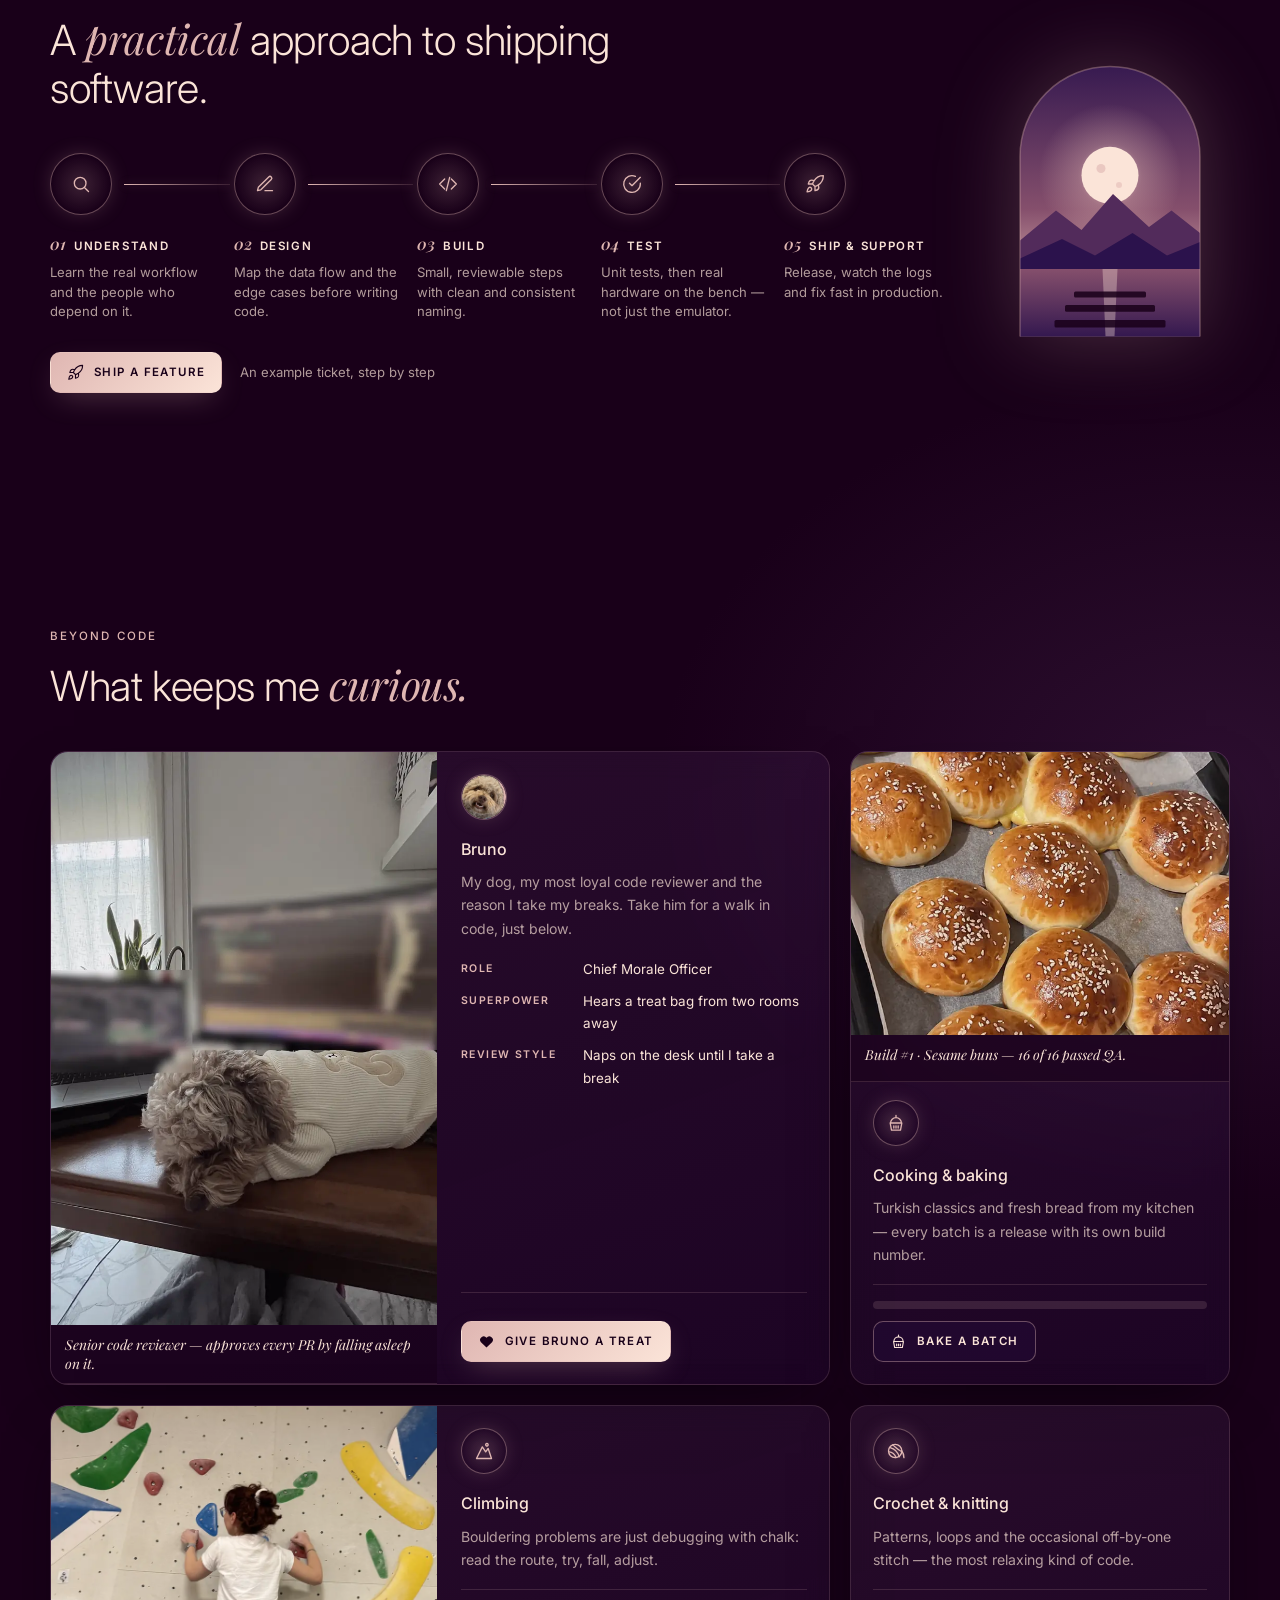
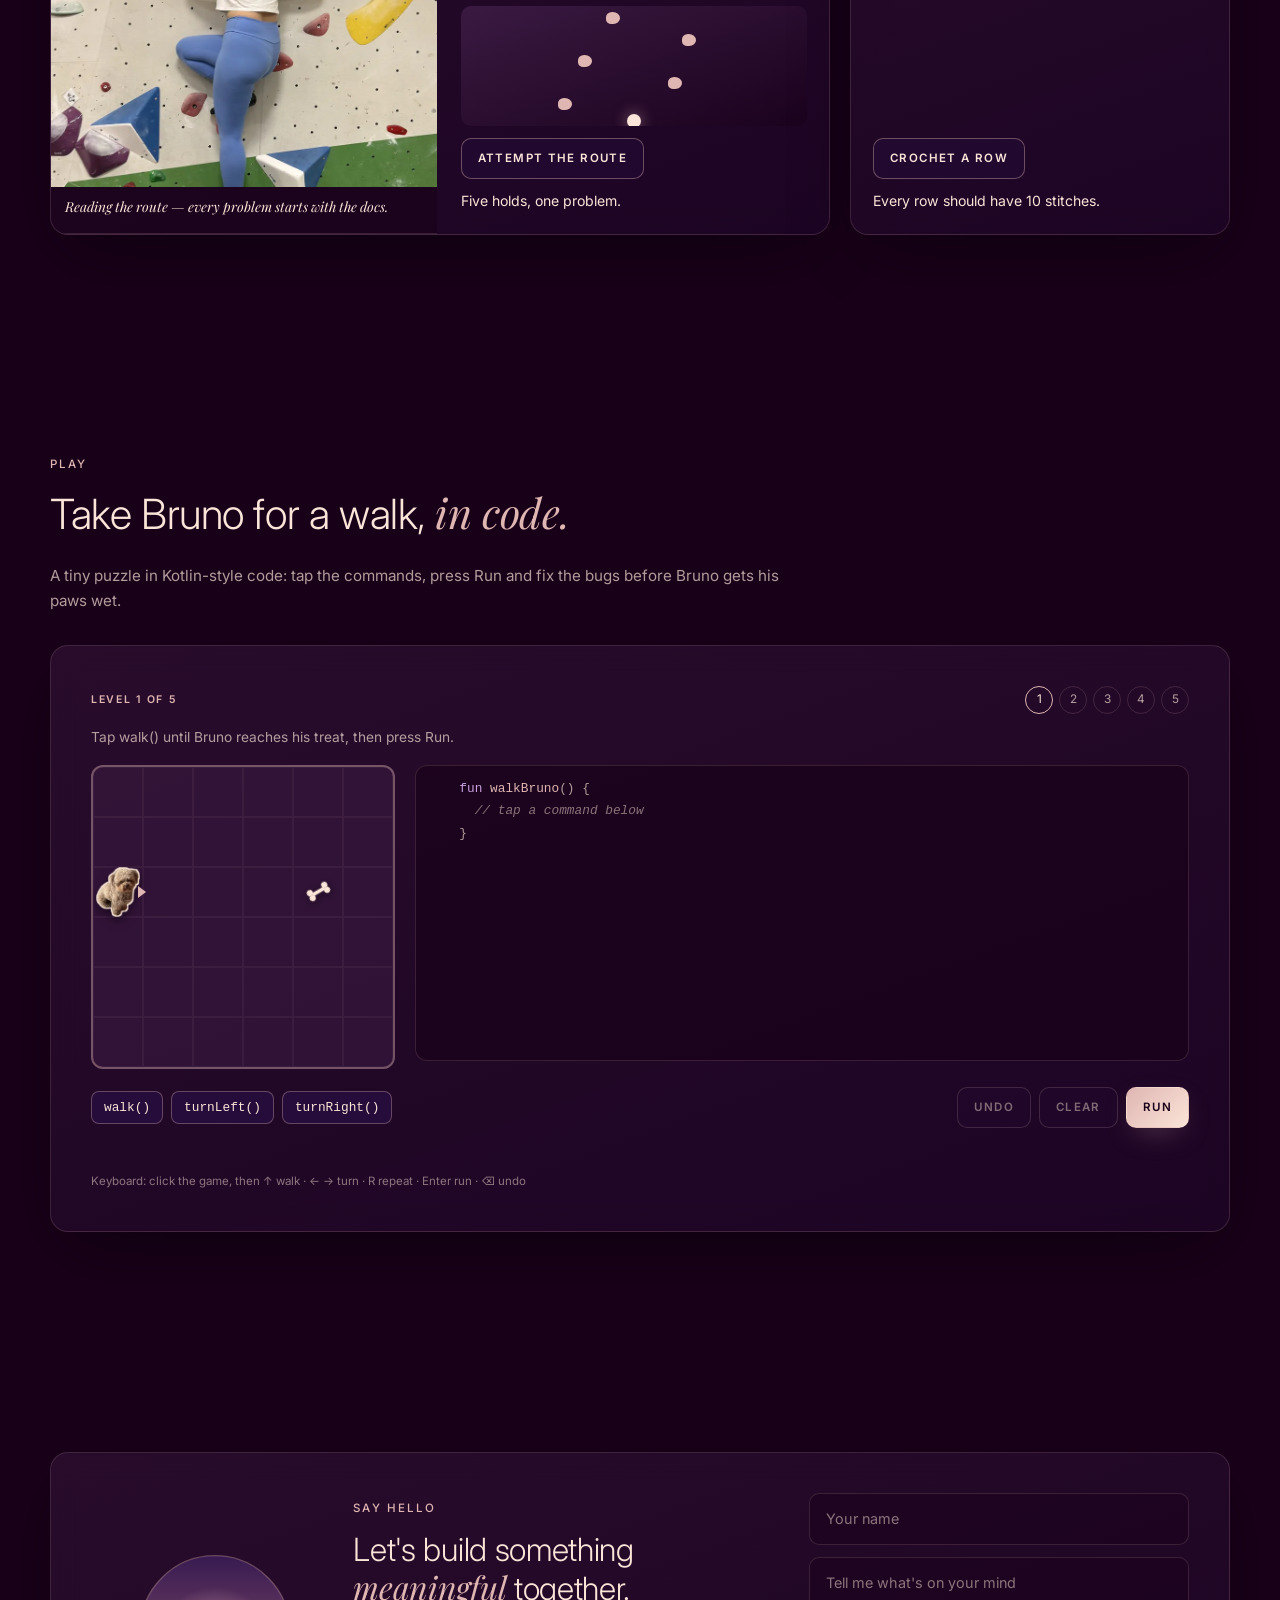
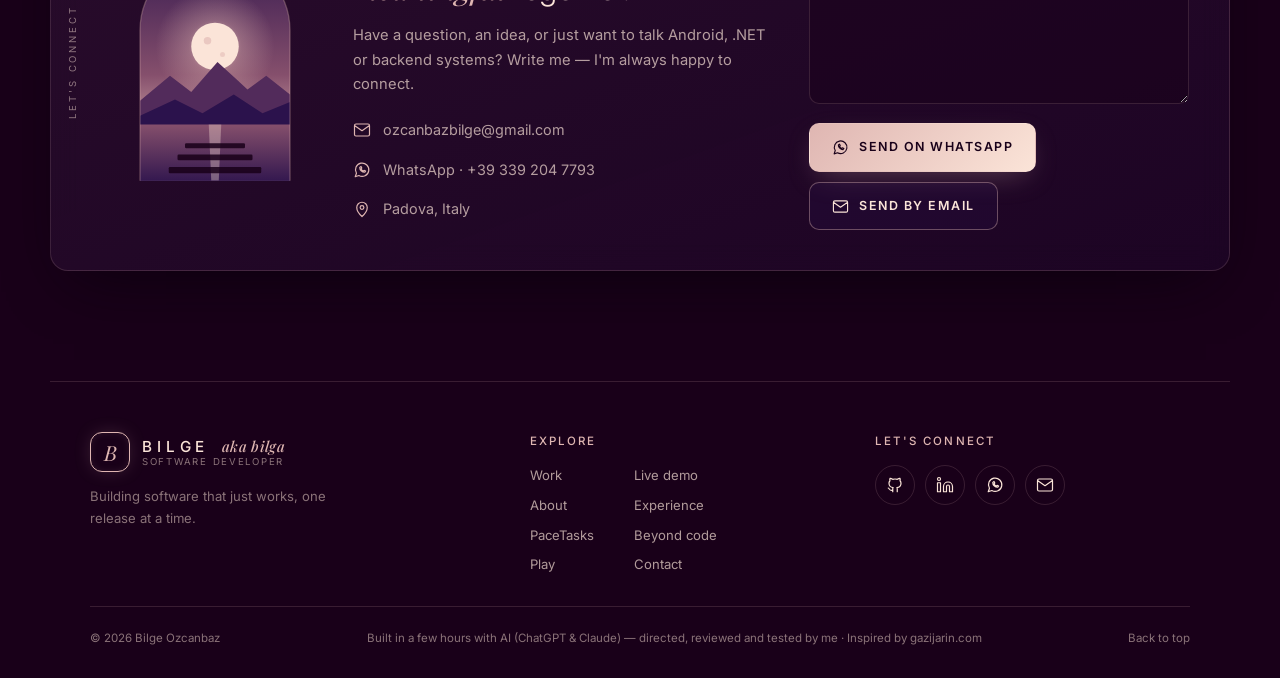
==== commit 4bd6ae84: "Replace the card collection with climbing photos Drops the card-collection card, its demo, styles, s" ====
--- a/index.html
+++ b/index.html
@@ -13,19 +13,19 @@
     <meta property="og:title" content="Bilge Ozcanbaz | Software Developer" />
     <meta property="og:description" content="Android, .NET and Java developer based in Padova, Italy." />
     <meta property="og:image" content="assets/og-image.png" />
-    <link rel="icon" type="image/svg+xml" href="assets/favicon.svg?v=20261015d" />
-    <link rel="apple-touch-icon" href="assets/apple-touch-icon.png?v=20261015d" />
+    <link rel="icon" type="image/svg+xml" href="assets/favicon.svg?v=20261015e" />
+    <link rel="apple-touch-icon" href="assets/apple-touch-icon.png?v=20261015e" />
     <link rel="preconnect" href="https://fonts.googleapis.com" />
     <link rel="preconnect" href="https://fonts.gstatic.com" crossorigin />
     <link
       rel="stylesheet"
       href="https://fonts.googleapis.com/css2?family=Inter:wght@300;400;500;600&family=Playfair+Display:ital,wght@1,400;1,500&display=swap"
     />
-    <link rel="stylesheet" href="styles.css?v=20261015" />
-    <script src="content.js?v=20261015" defer></script>
-    <script src="script.js?v=20261015" defer></script>
-    <script src="game-walk.js?v=20261015" defer></script>
-    <script src="simulations.js?v=20261015" defer></script>
+    <link rel="stylesheet" href="styles.css?v=20261015e" />
+    <script src="content.js?v=20261015e" defer></script>
+    <script src="script.js?v=20261015e" defer></script>
+    <script src="game-walk.js?v=20261015e" defer></script>
+    <script src="simulations.js?v=20261015e" defer></script>
   </head>
   <body data-page="home">
     <a class="skip-link" href="#main">Skip to content</a>
--- a/styles.css
+++ b/styles.css
@@ -3215,38 +3215,6 @@
   background: #e07a8a;
 }
 
-.collect-card {
-  display: grid;
-  place-content: center;
-  gap: 2px;
-  min-height: 120px;
-  padding: 14px;
-  border-radius: 8px;
-  background: var(--cream-100);
-  color: var(--plum-800);
-  font-size: 0.8rem;
-  text-align: center;
-  box-shadow: 0 10px 24px -12px rgba(0, 0, 0, 0.8);
-}
-
-.collect-card strong {
-  color: var(--plum-700);
-  font-family: var(--font-serif);
-  font-size: 1.2rem;
-  font-style: italic;
-  font-weight: 500;
-}
-
-.collect-card.is-flipping {
-  animation: card-flip 0.5s var(--ease);
-}
-
-@keyframes card-flip {
-  50% {
-    transform: rotateY(90deg);
-  }
-}
-
 /* ---------- simulations: PaceTasks phone ---------- */
 
 .pt-phone-wrap {
@@ -3576,7 +3544,6 @@
   .is-flash,
   .process-log li,
   .stitch-rows li:last-child span,
-  .collect-card.is-flipping,
   .demo-badge,
   .tool:hover .tool-tip,
   .heart-pop,
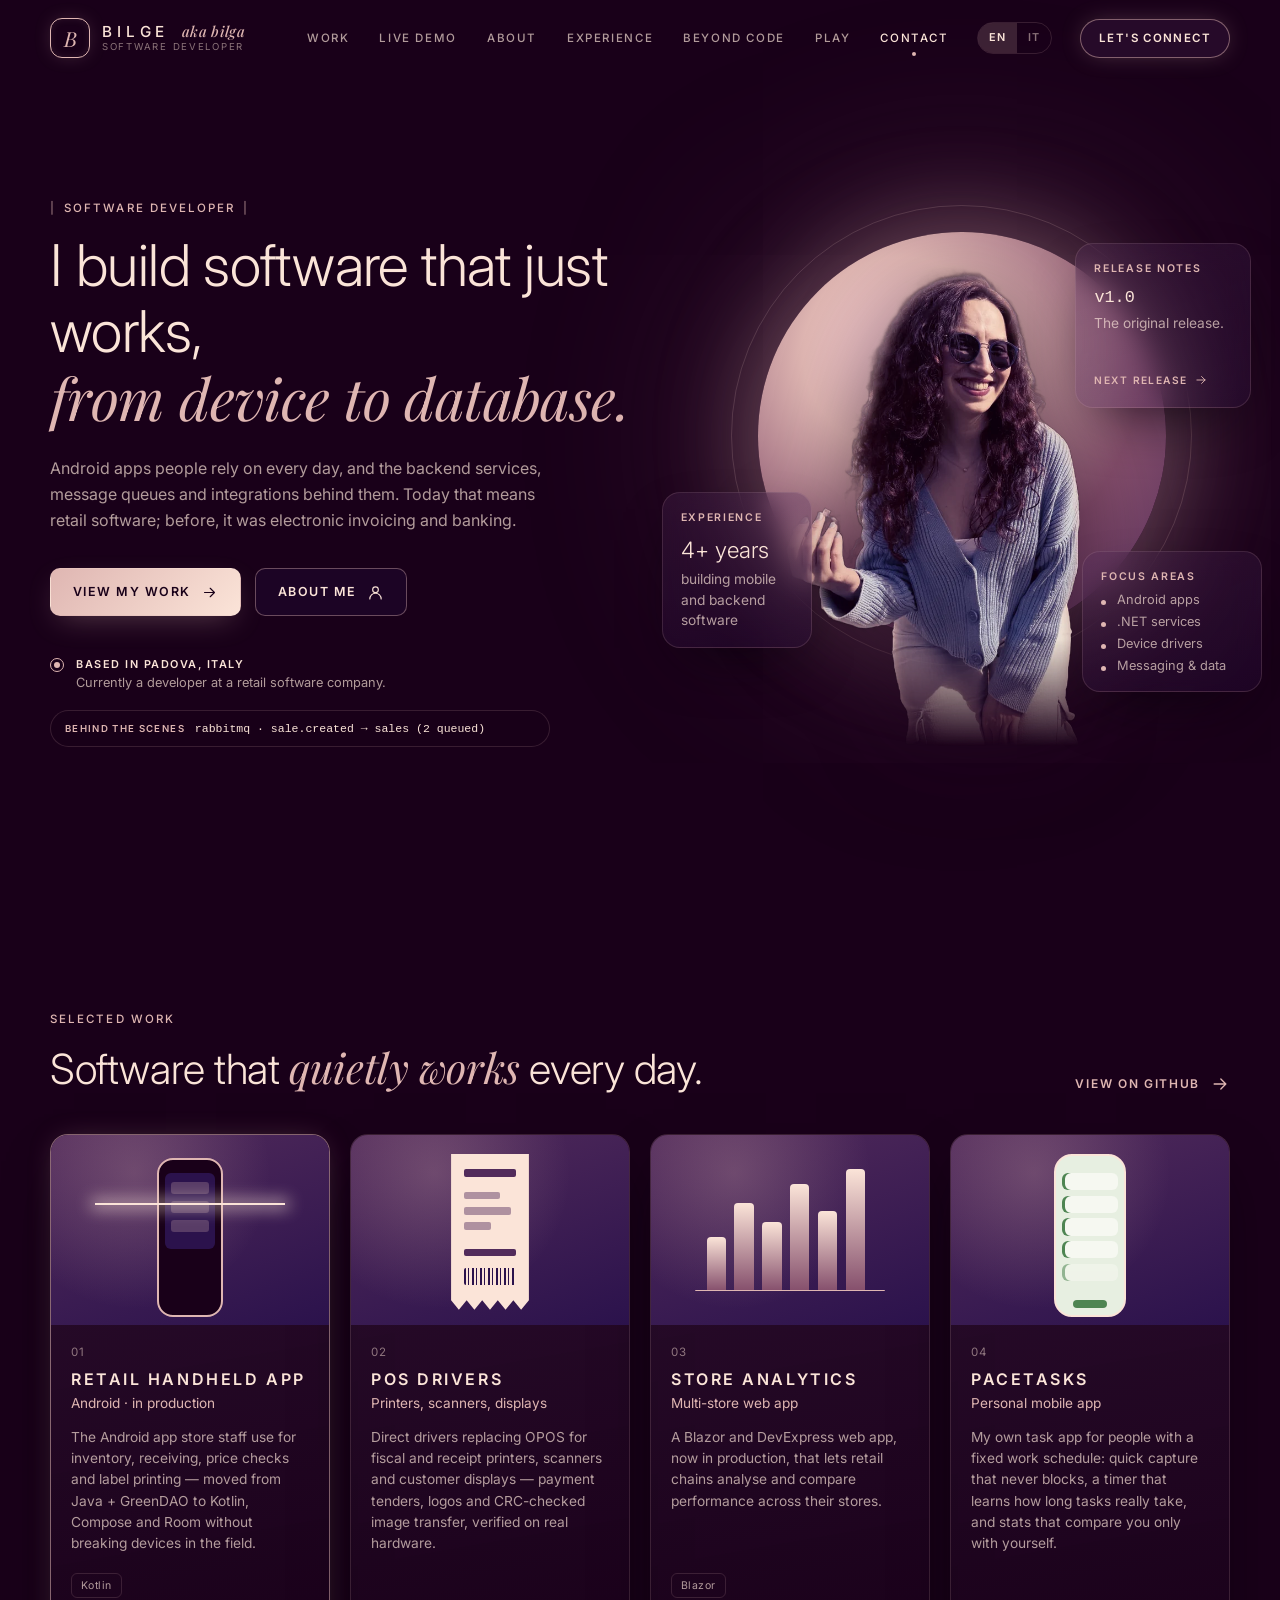
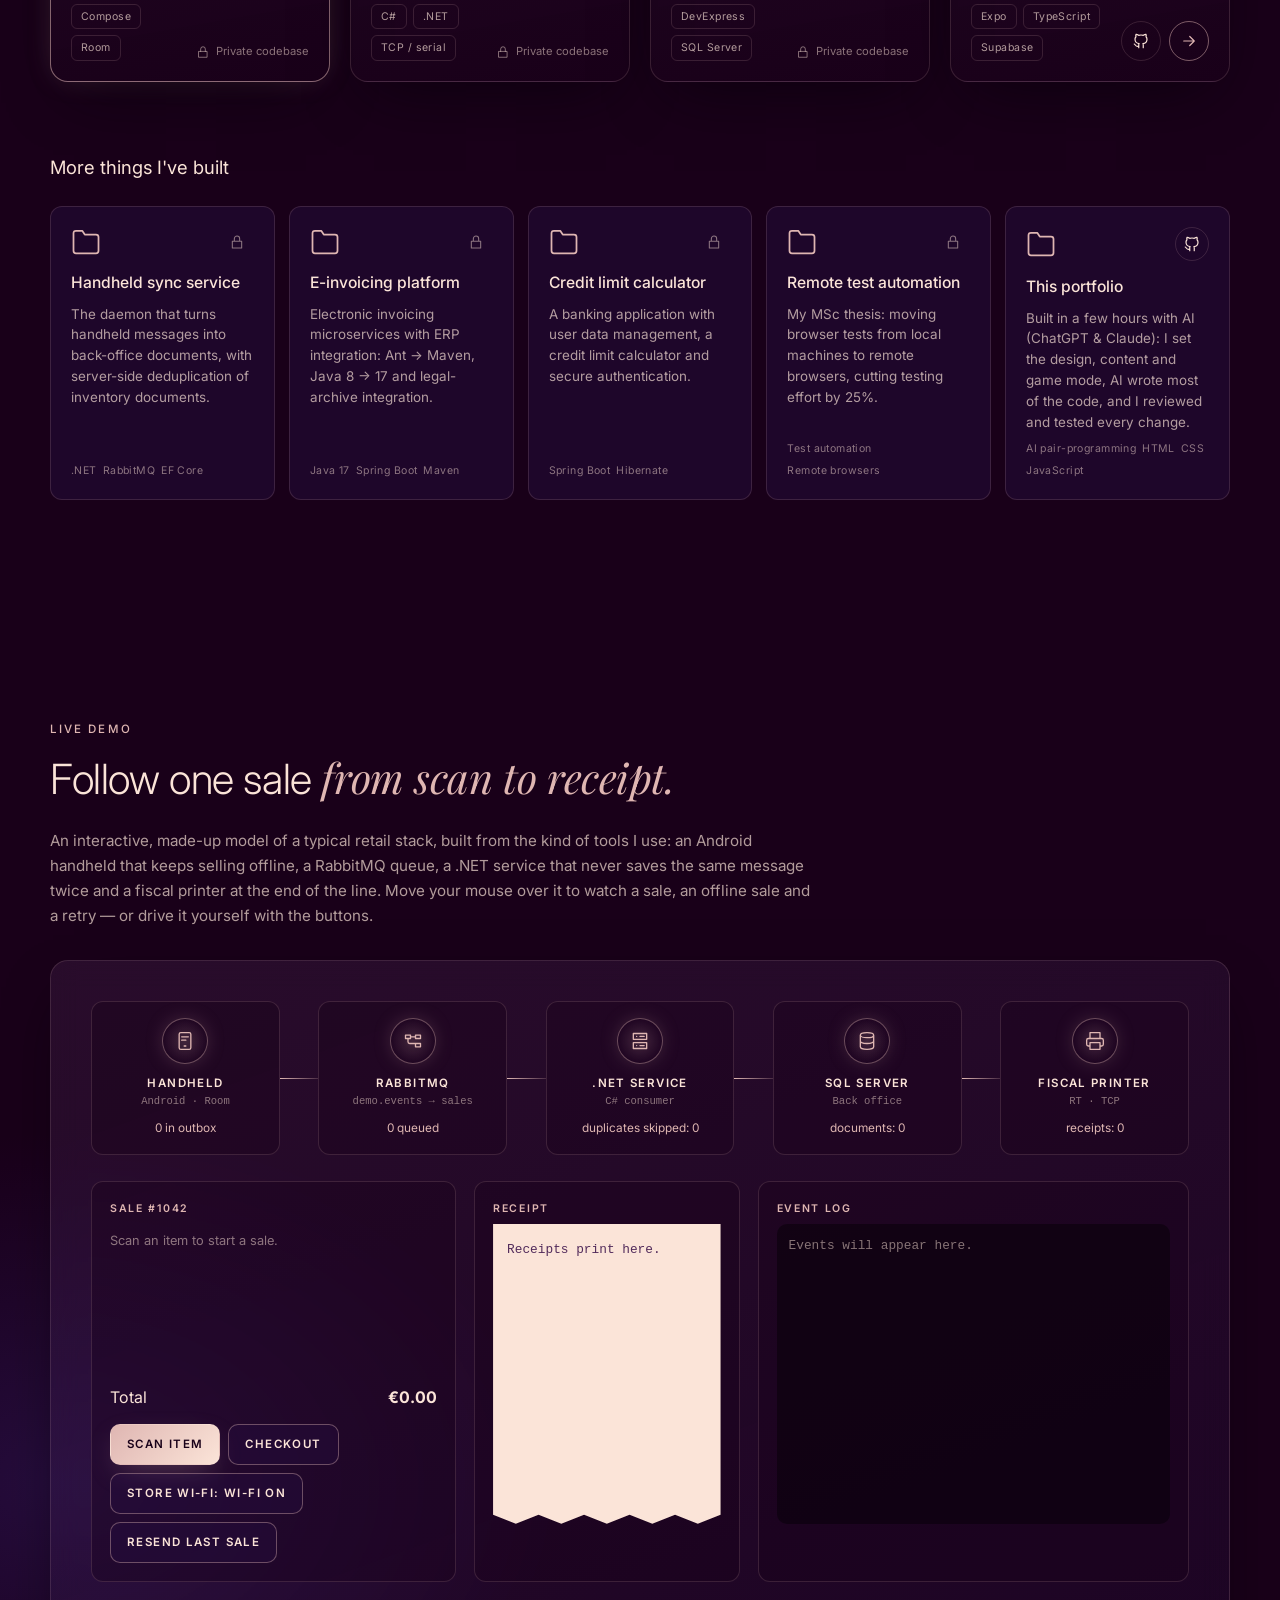
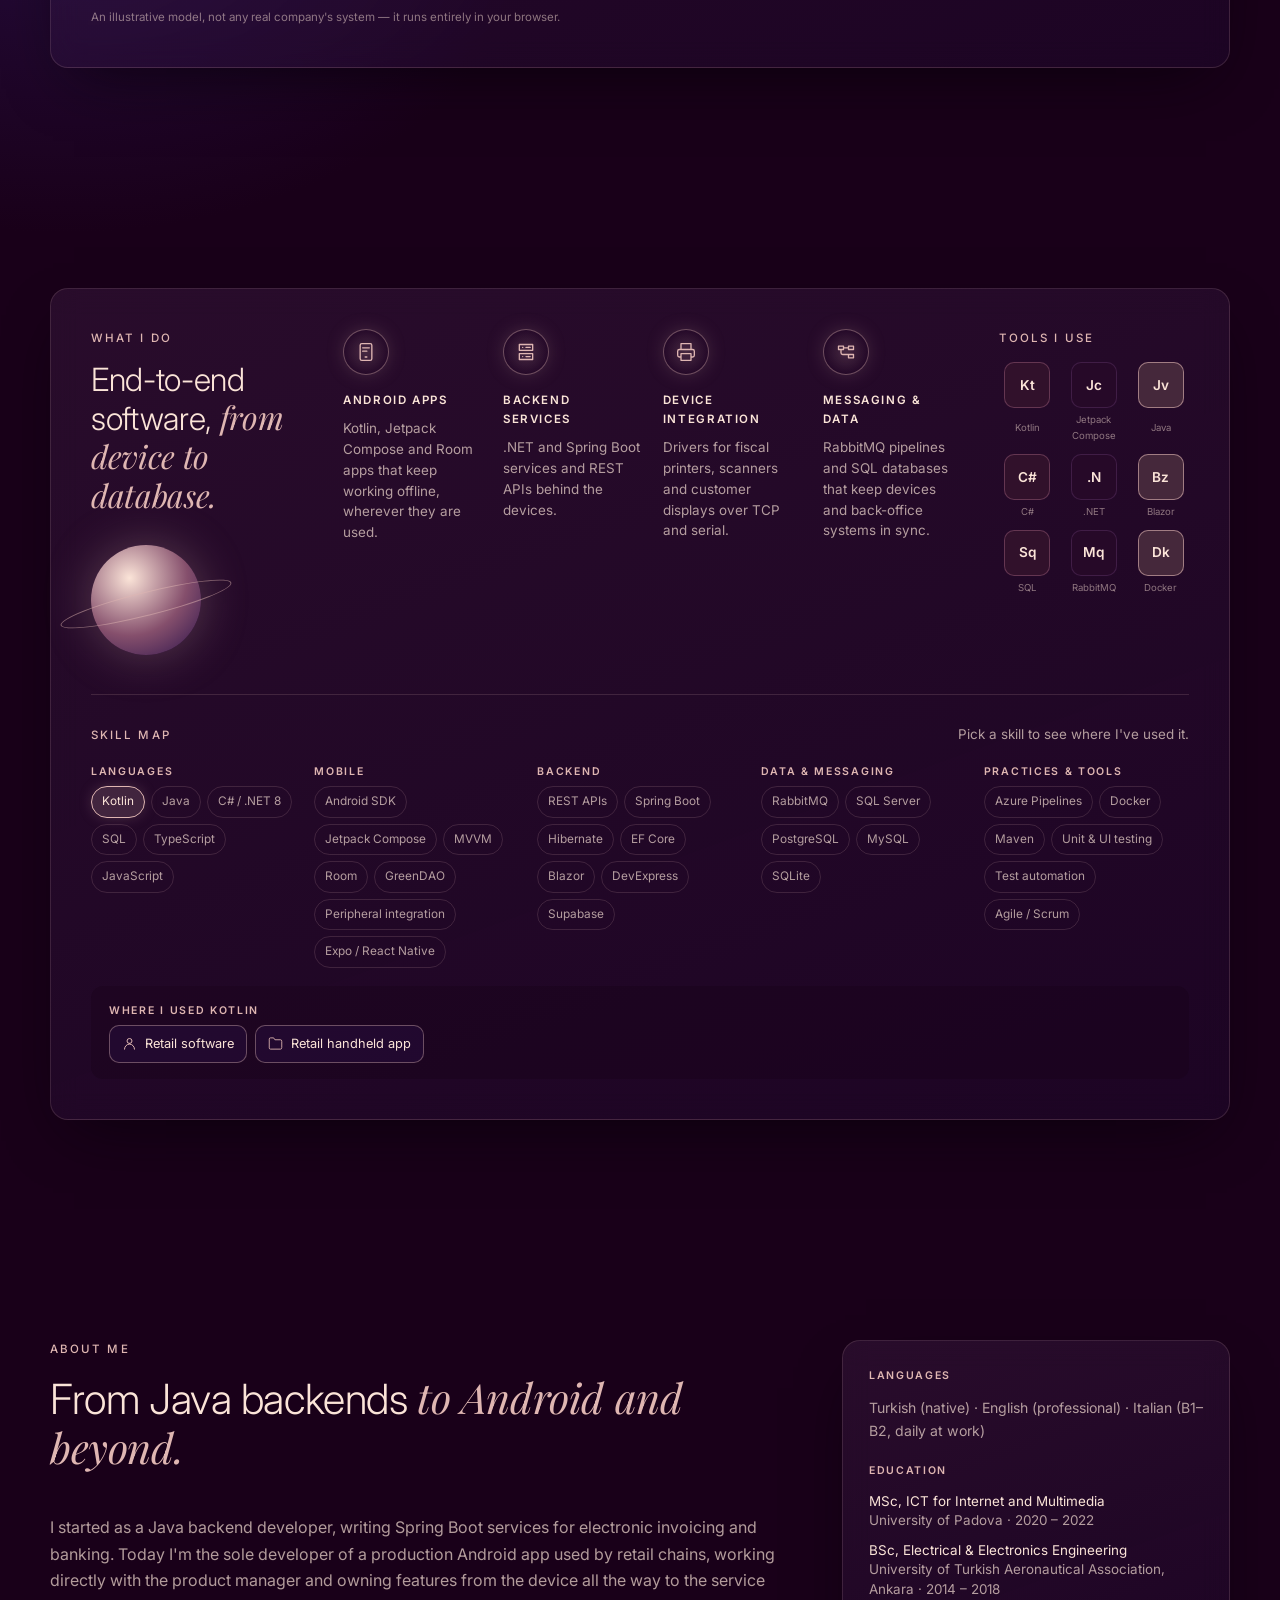
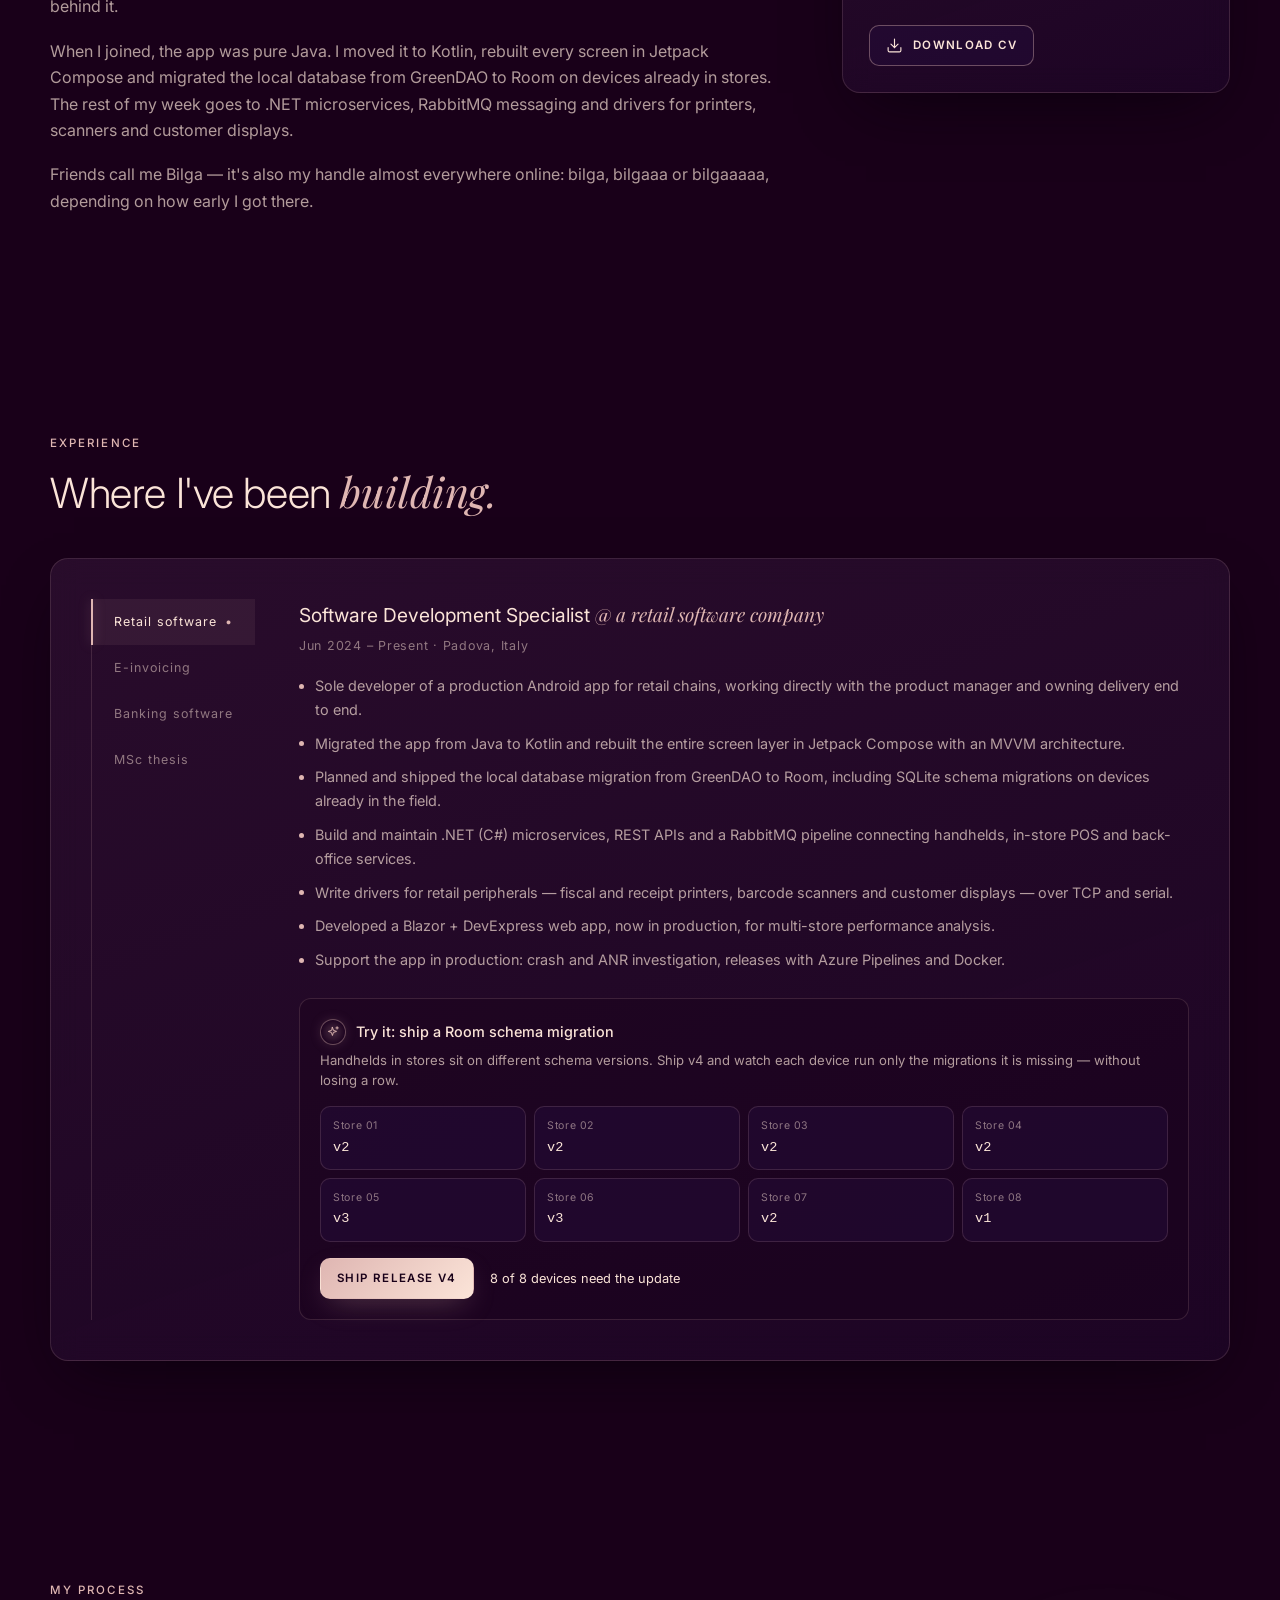
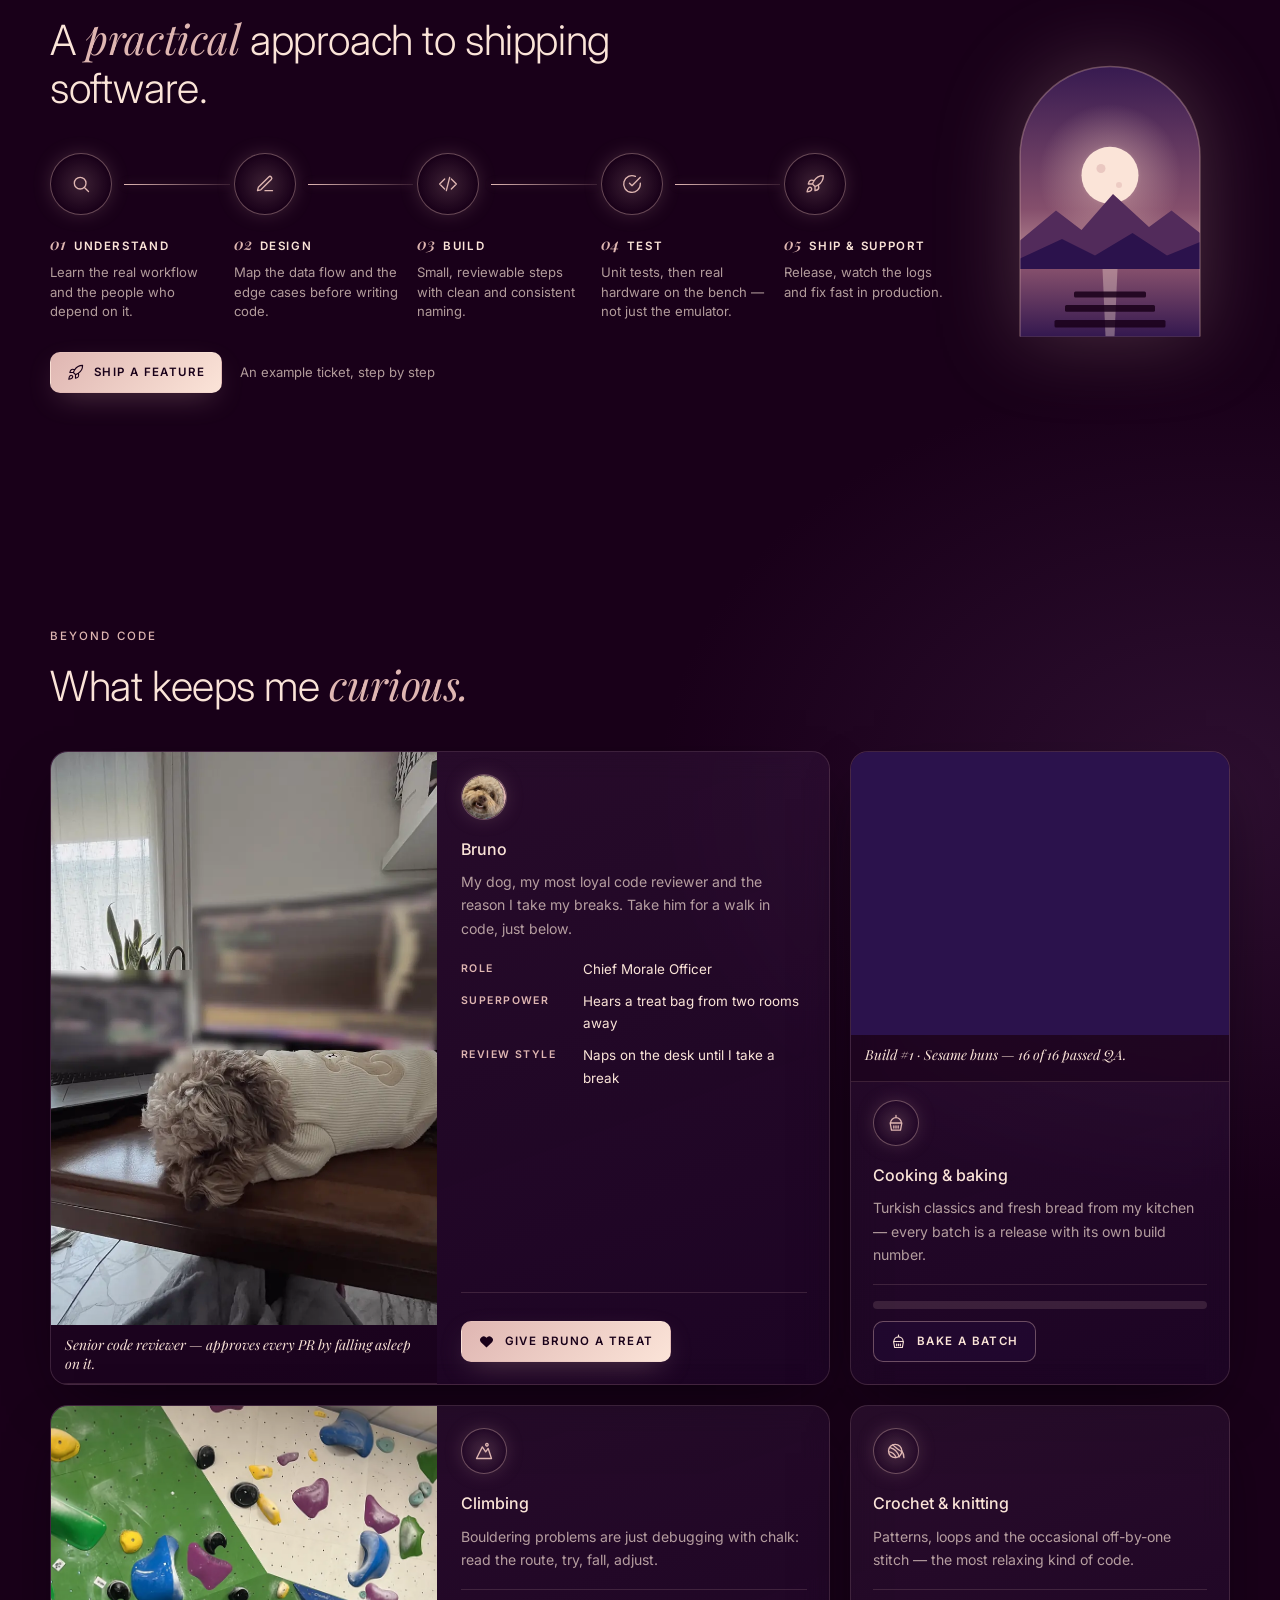
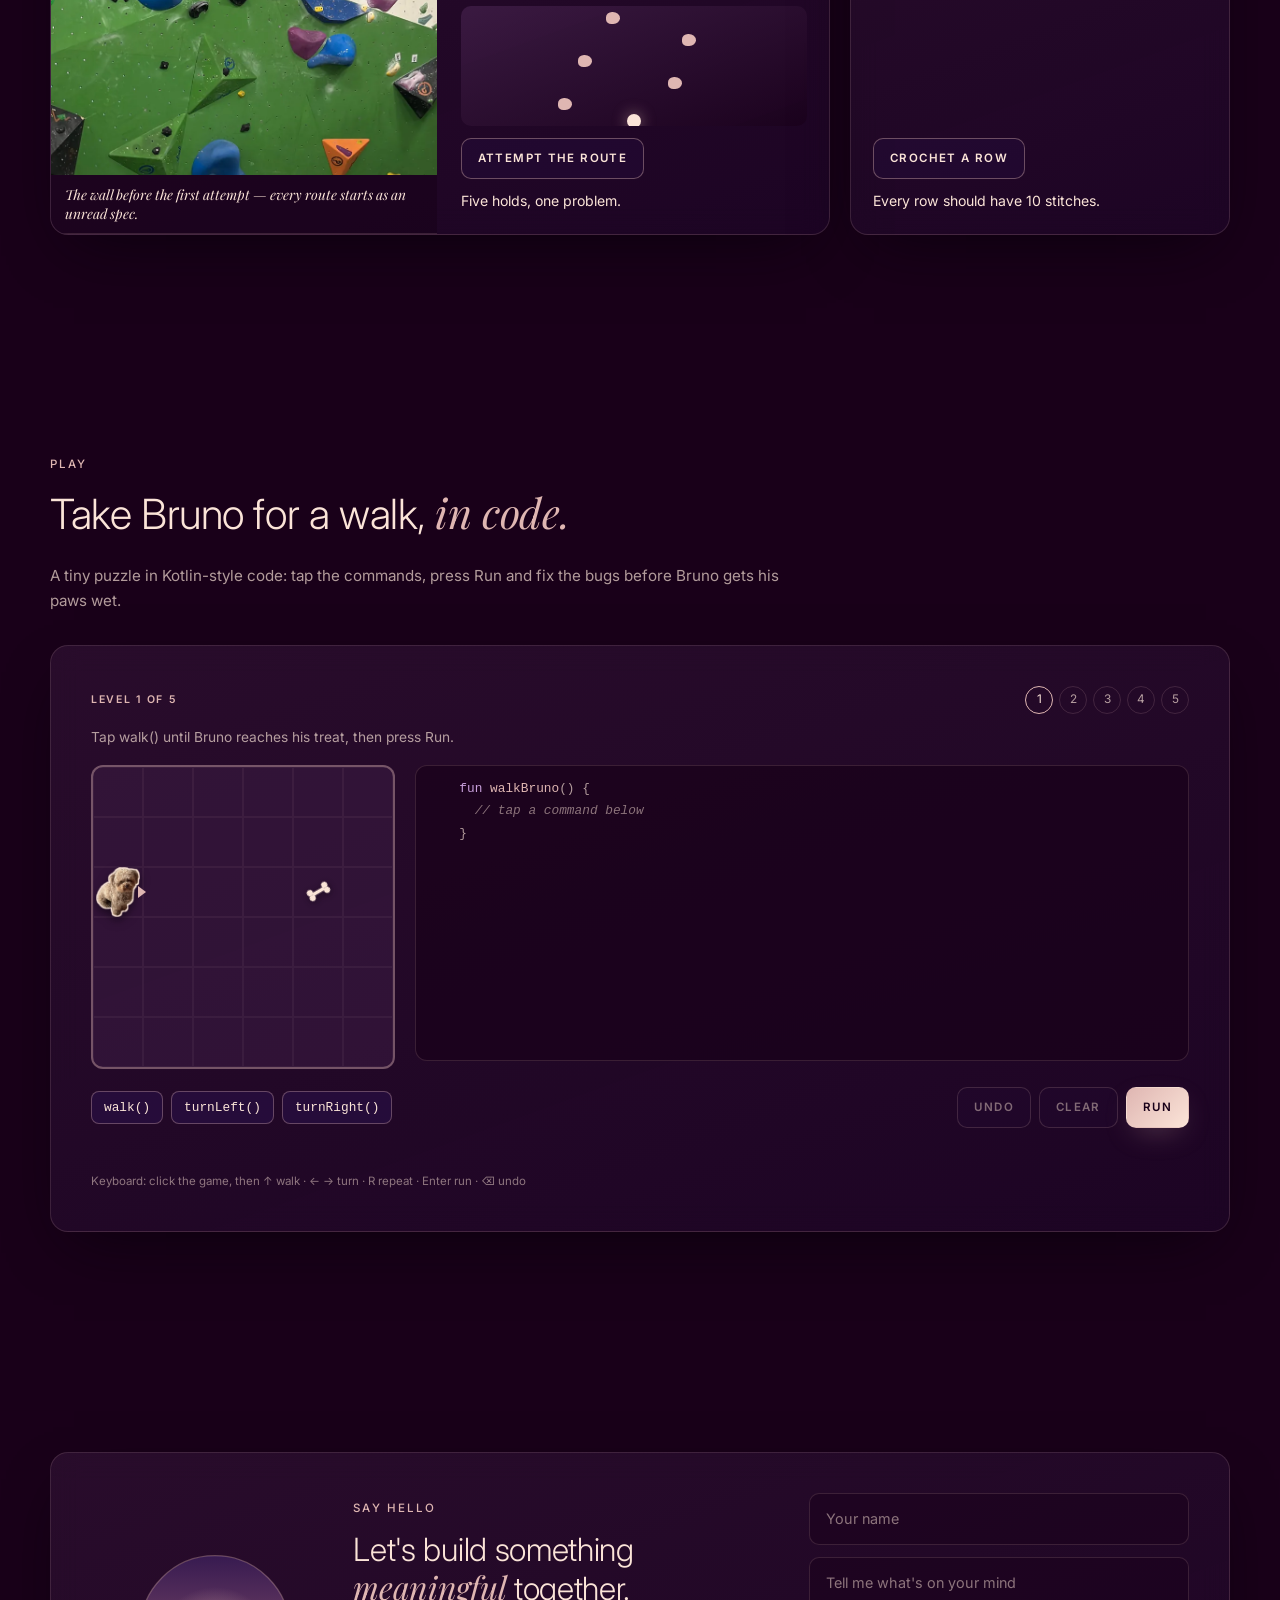
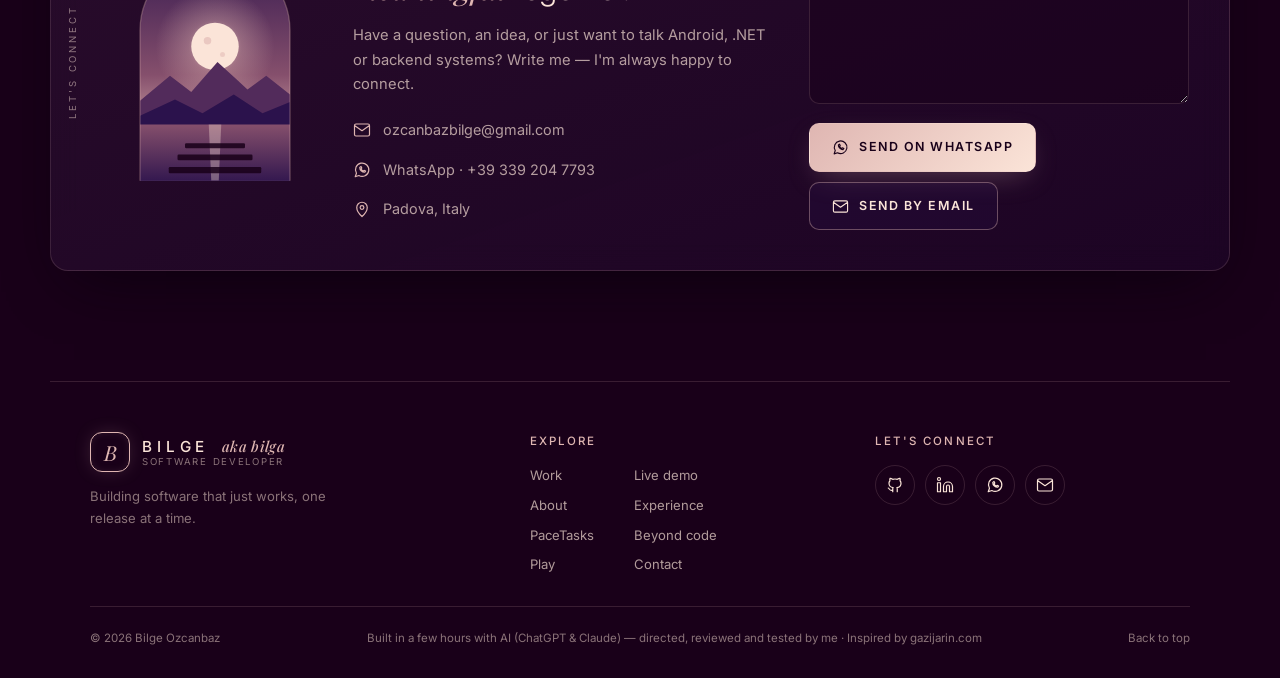
==== commit 16cf688e: "Show one empty bouldering wall instead of climbing photos Co-Authored-By: Claude Opus 5.5 <noreply@a" ====
--- a/index.html
+++ b/index.html
@@ -13,19 +13,19 @@
     <meta property="og:title" content="Bilge Ozcanbaz | Software Developer" />
     <meta property="og:description" content="Android, .NET and Java developer based in Padova, Italy." />
     <meta property="og:image" content="assets/og-image.png" />
-    <link rel="icon" type="image/svg+xml" href="assets/favicon.svg?v=20261015e" />
-    <link rel="apple-touch-icon" href="assets/apple-touch-icon.png?v=20261015e" />
+    <link rel="icon" type="image/svg+xml" href="assets/favicon.svg?v=20261015f" />
+    <link rel="apple-touch-icon" href="assets/apple-touch-icon.png?v=20261015f" />
     <link rel="preconnect" href="https://fonts.googleapis.com" />
     <link rel="preconnect" href="https://fonts.gstatic.com" crossorigin />
     <link
       rel="stylesheet"
       href="https://fonts.googleapis.com/css2?family=Inter:wght@300;400;500;600&family=Playfair+Display:ital,wght@1,400;1,500&display=swap"
     />
-    <link rel="stylesheet" href="styles.css?v=20261015e" />
-    <script src="content.js?v=20261015e" defer></script>
-    <script src="script.js?v=20261015e" defer></script>
-    <script src="game-walk.js?v=20261015e" defer></script>
-    <script src="simulations.js?v=20261015e" defer></script>
+    <link rel="stylesheet" href="styles.css?v=20261015f" />
+    <script src="content.js?v=20261015f" defer></script>
+    <script src="script.js?v=20261015f" defer></script>
+    <script src="game-walk.js?v=20261015f" defer></script>
+    <script src="simulations.js?v=20261015f" defer></script>
   </head>
   <body data-page="home">
     <a class="skip-link" href="#main">Skip to content</a>
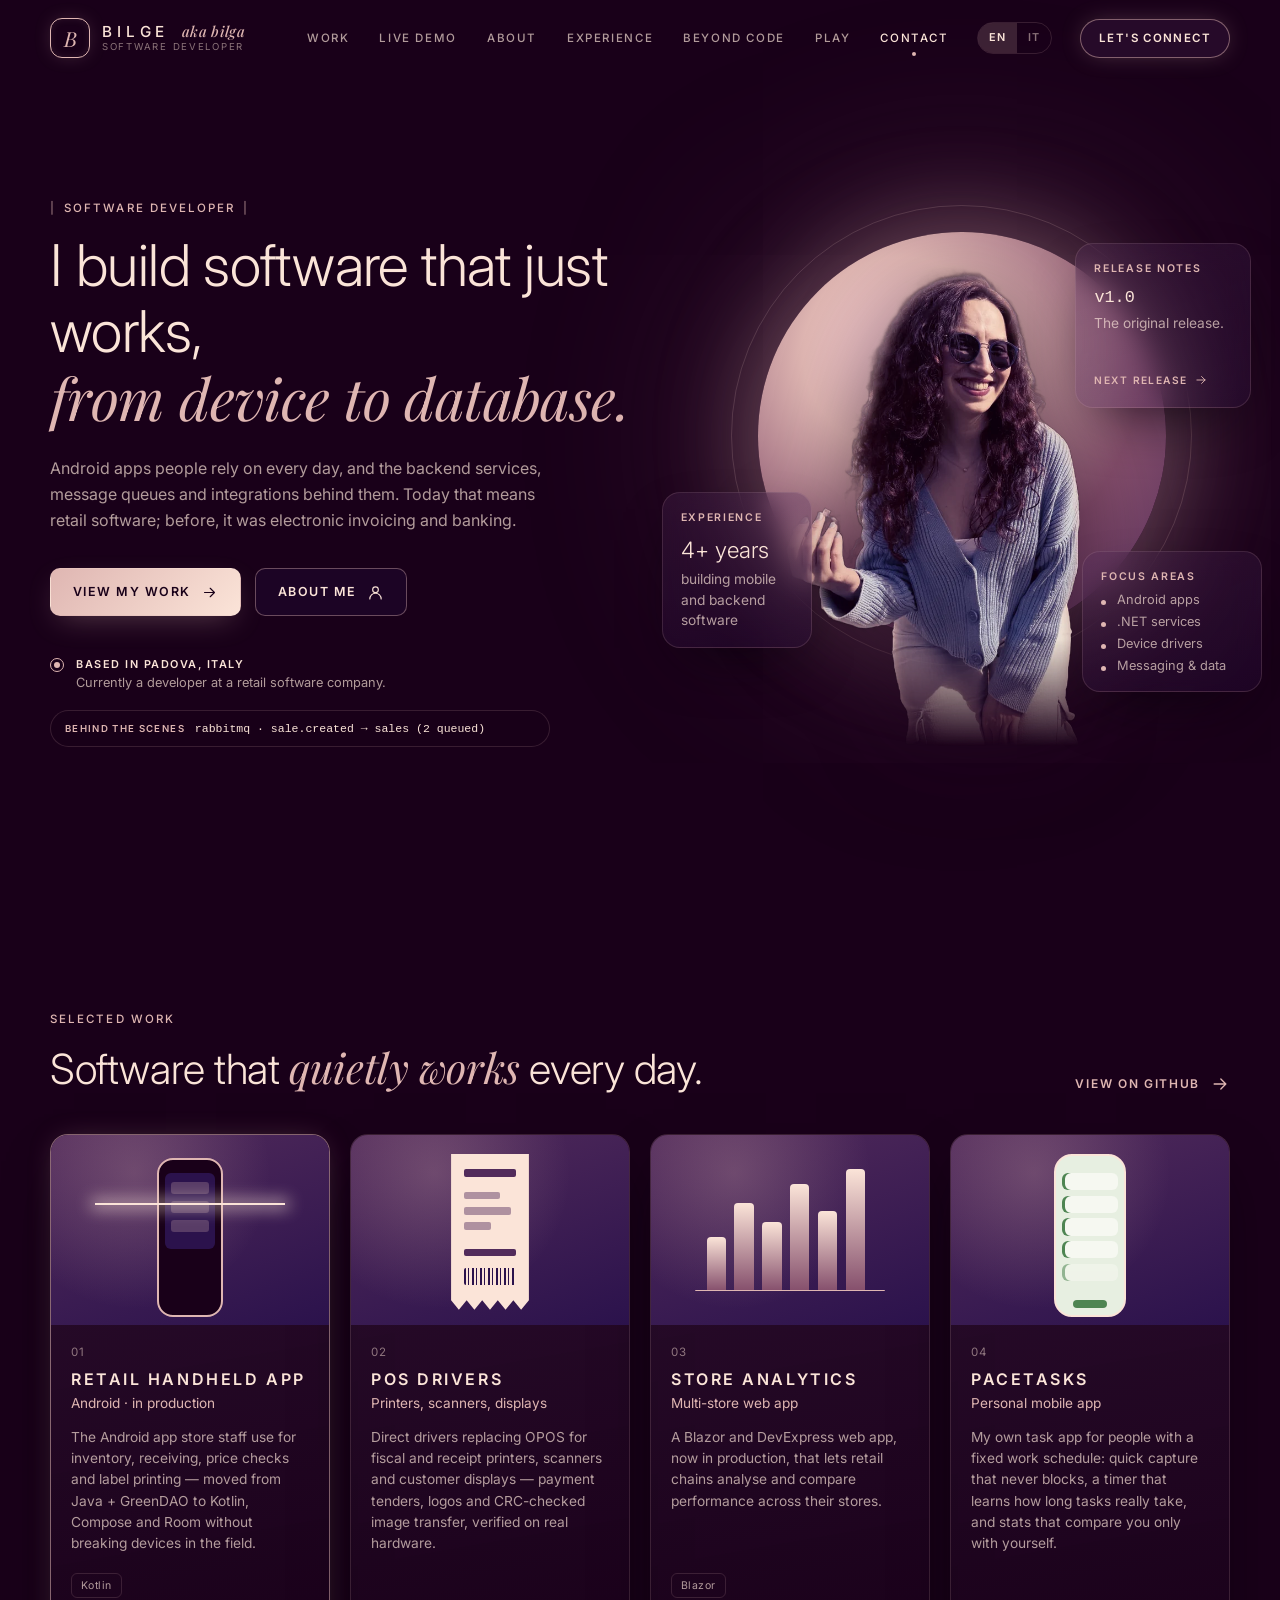
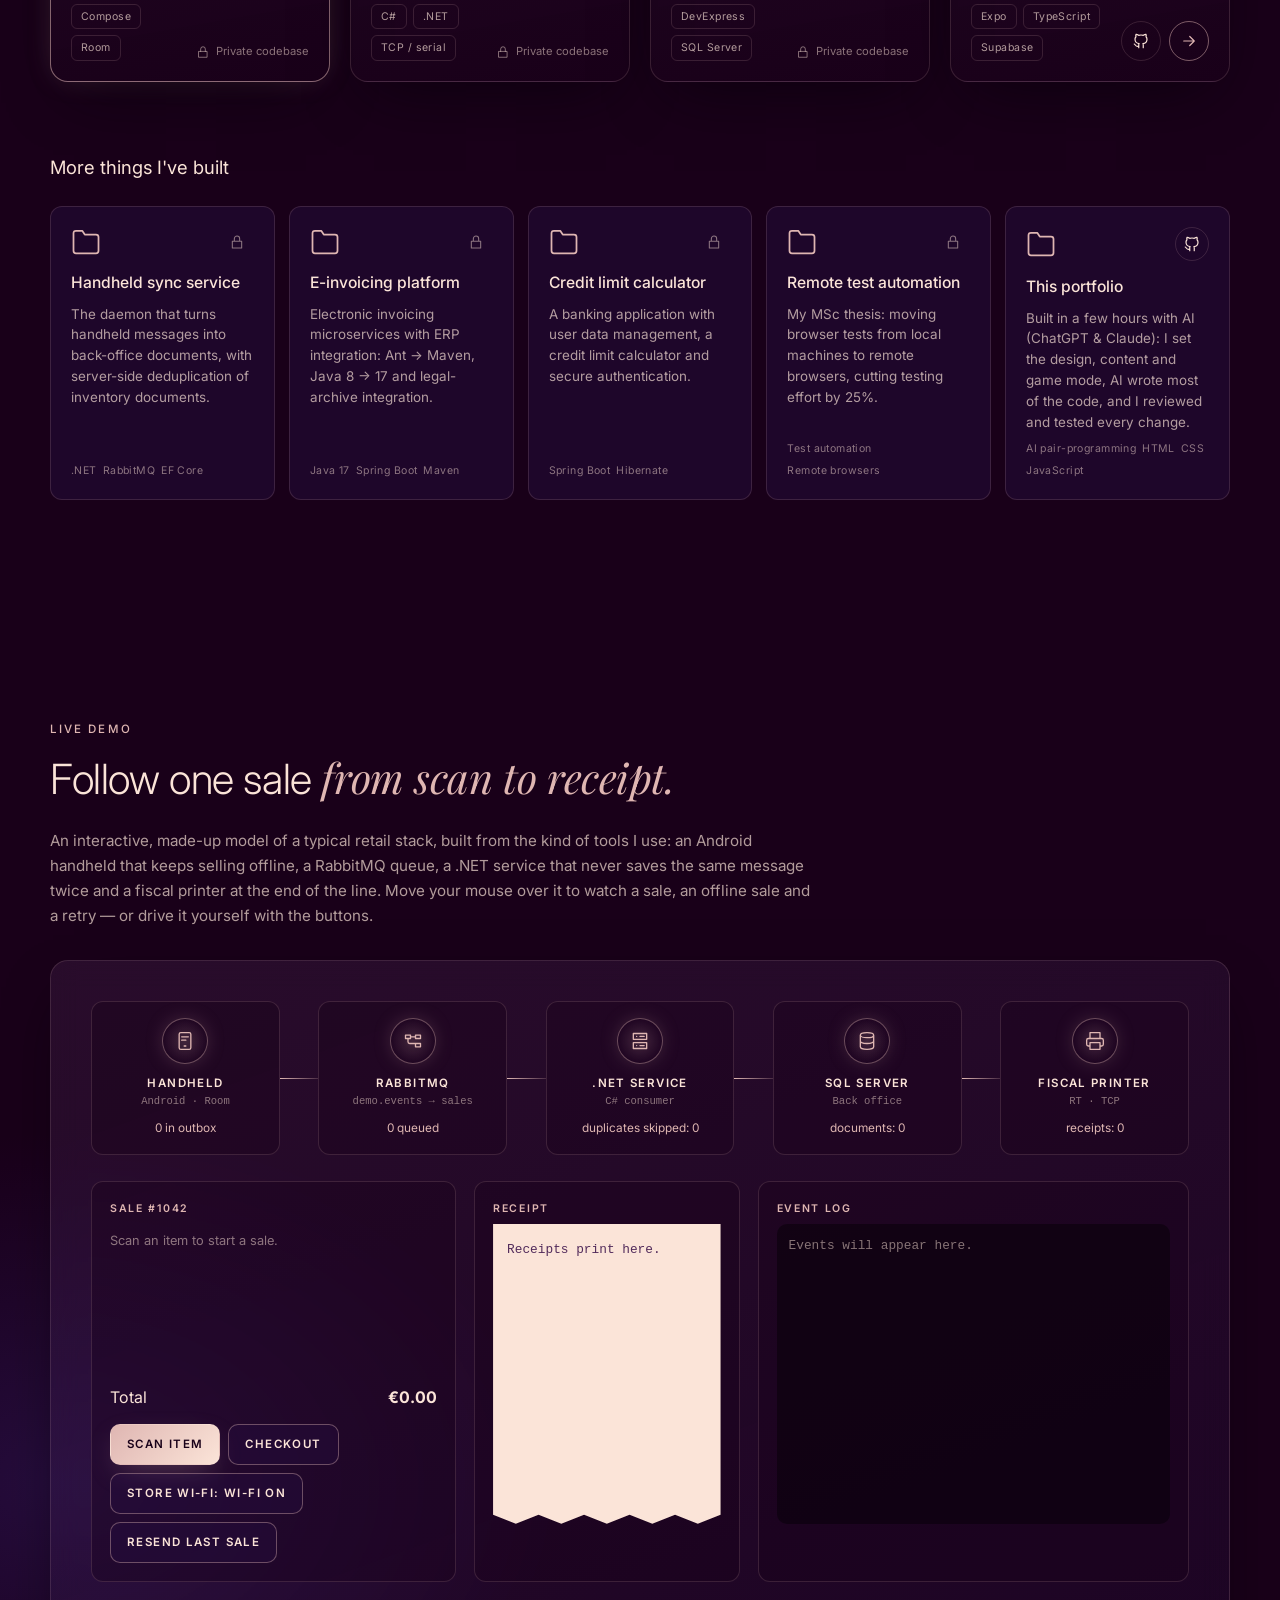
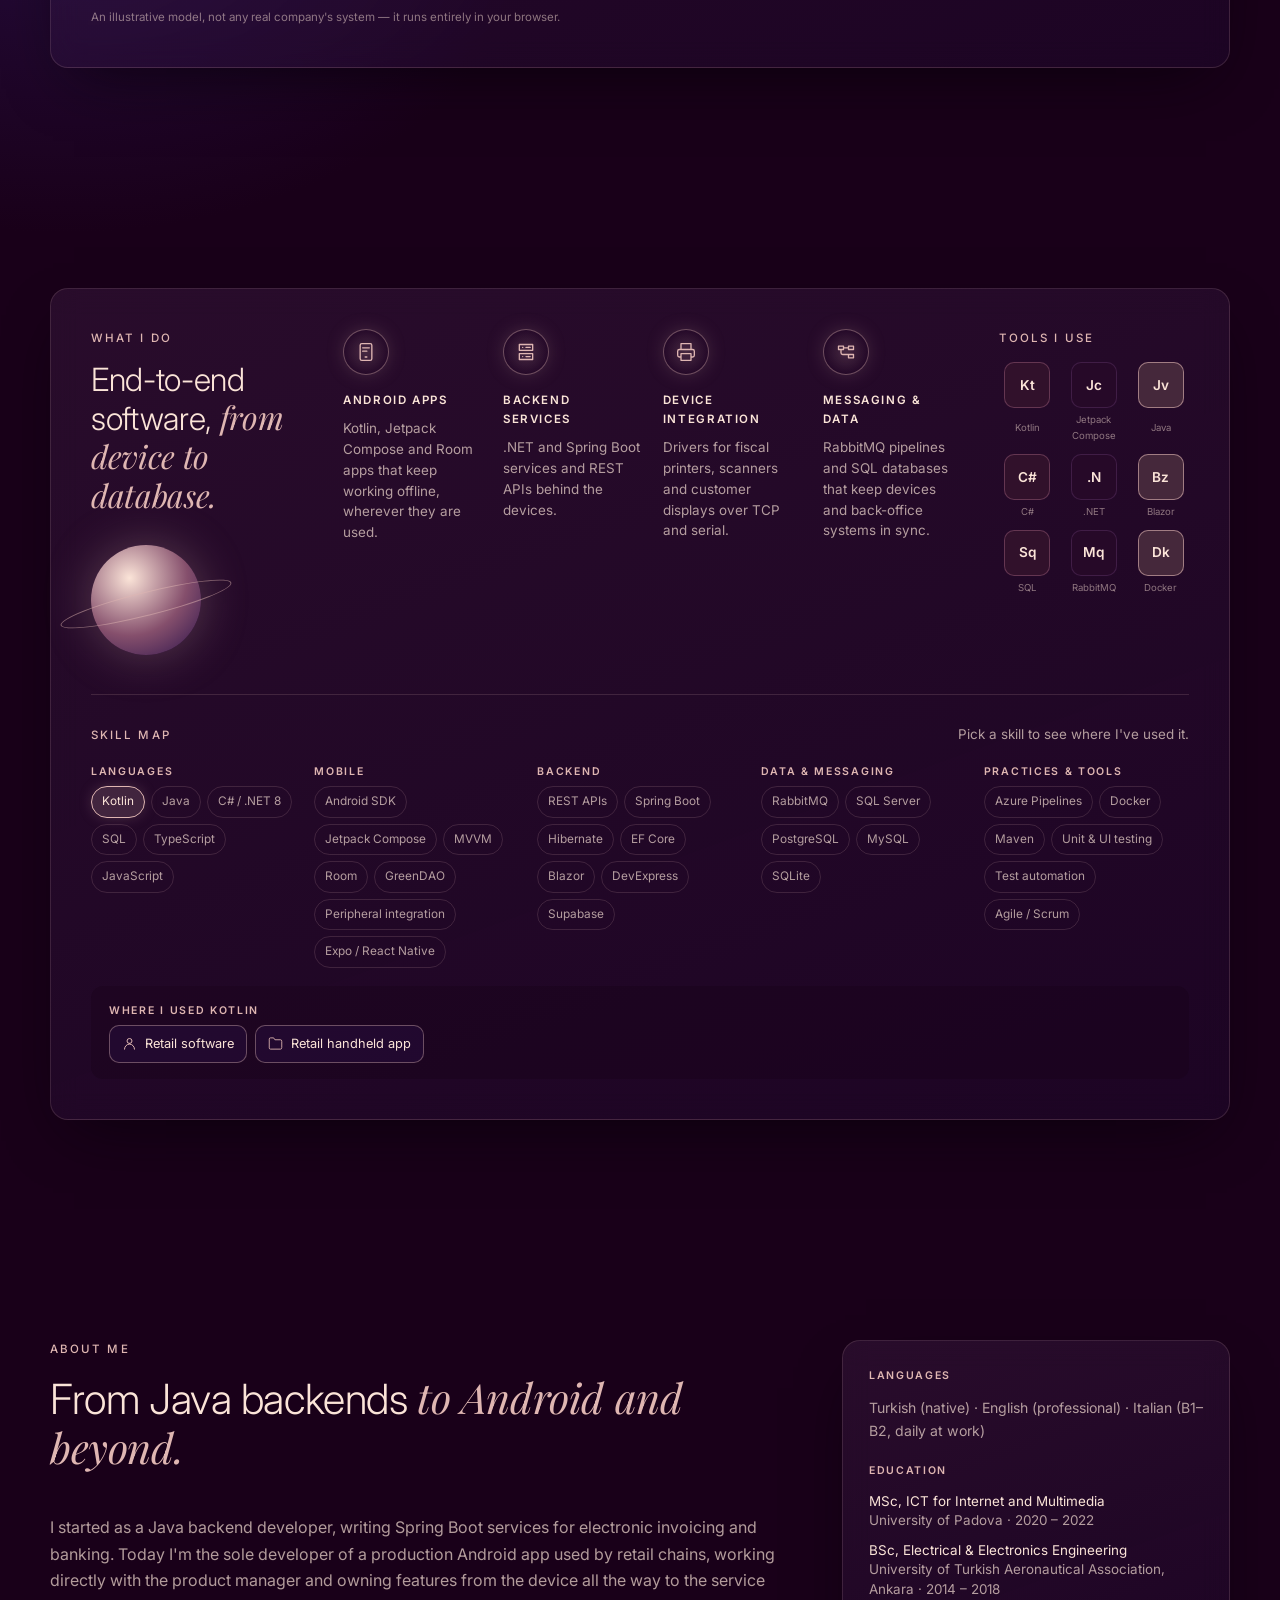
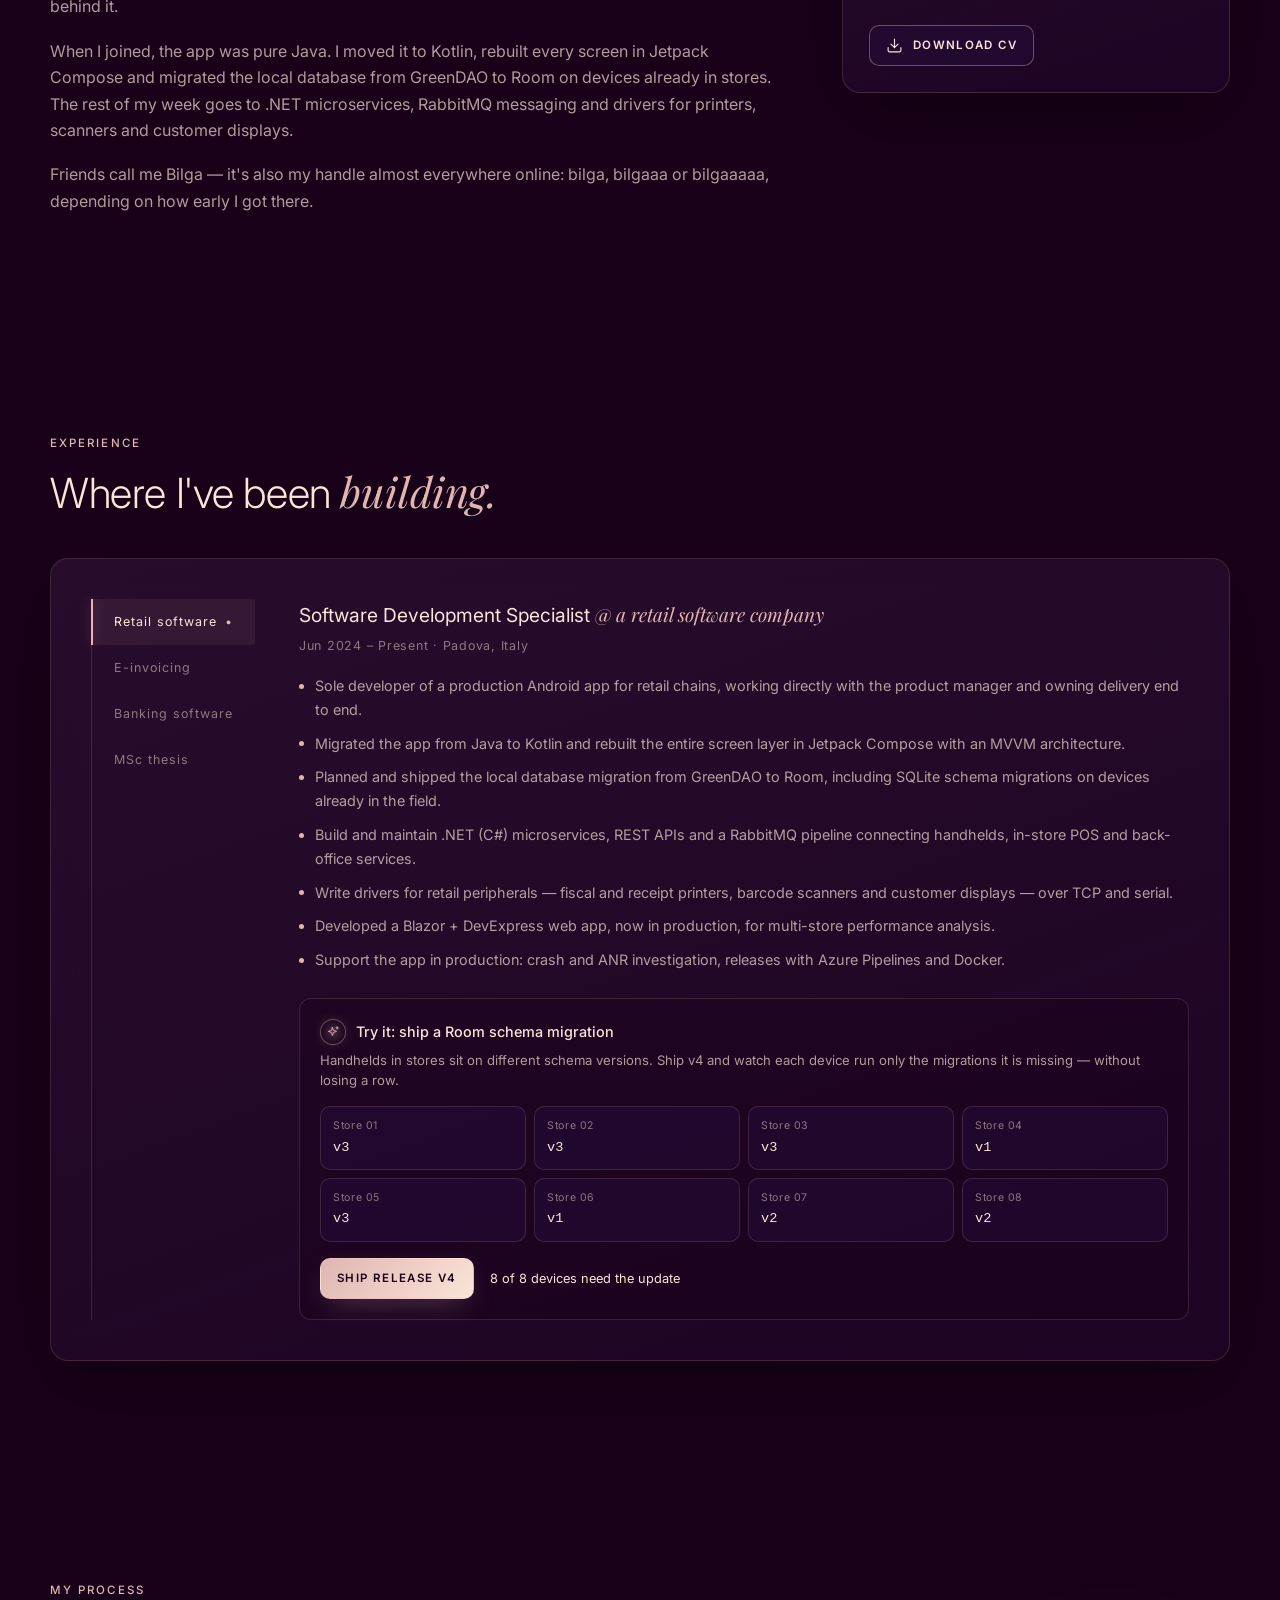
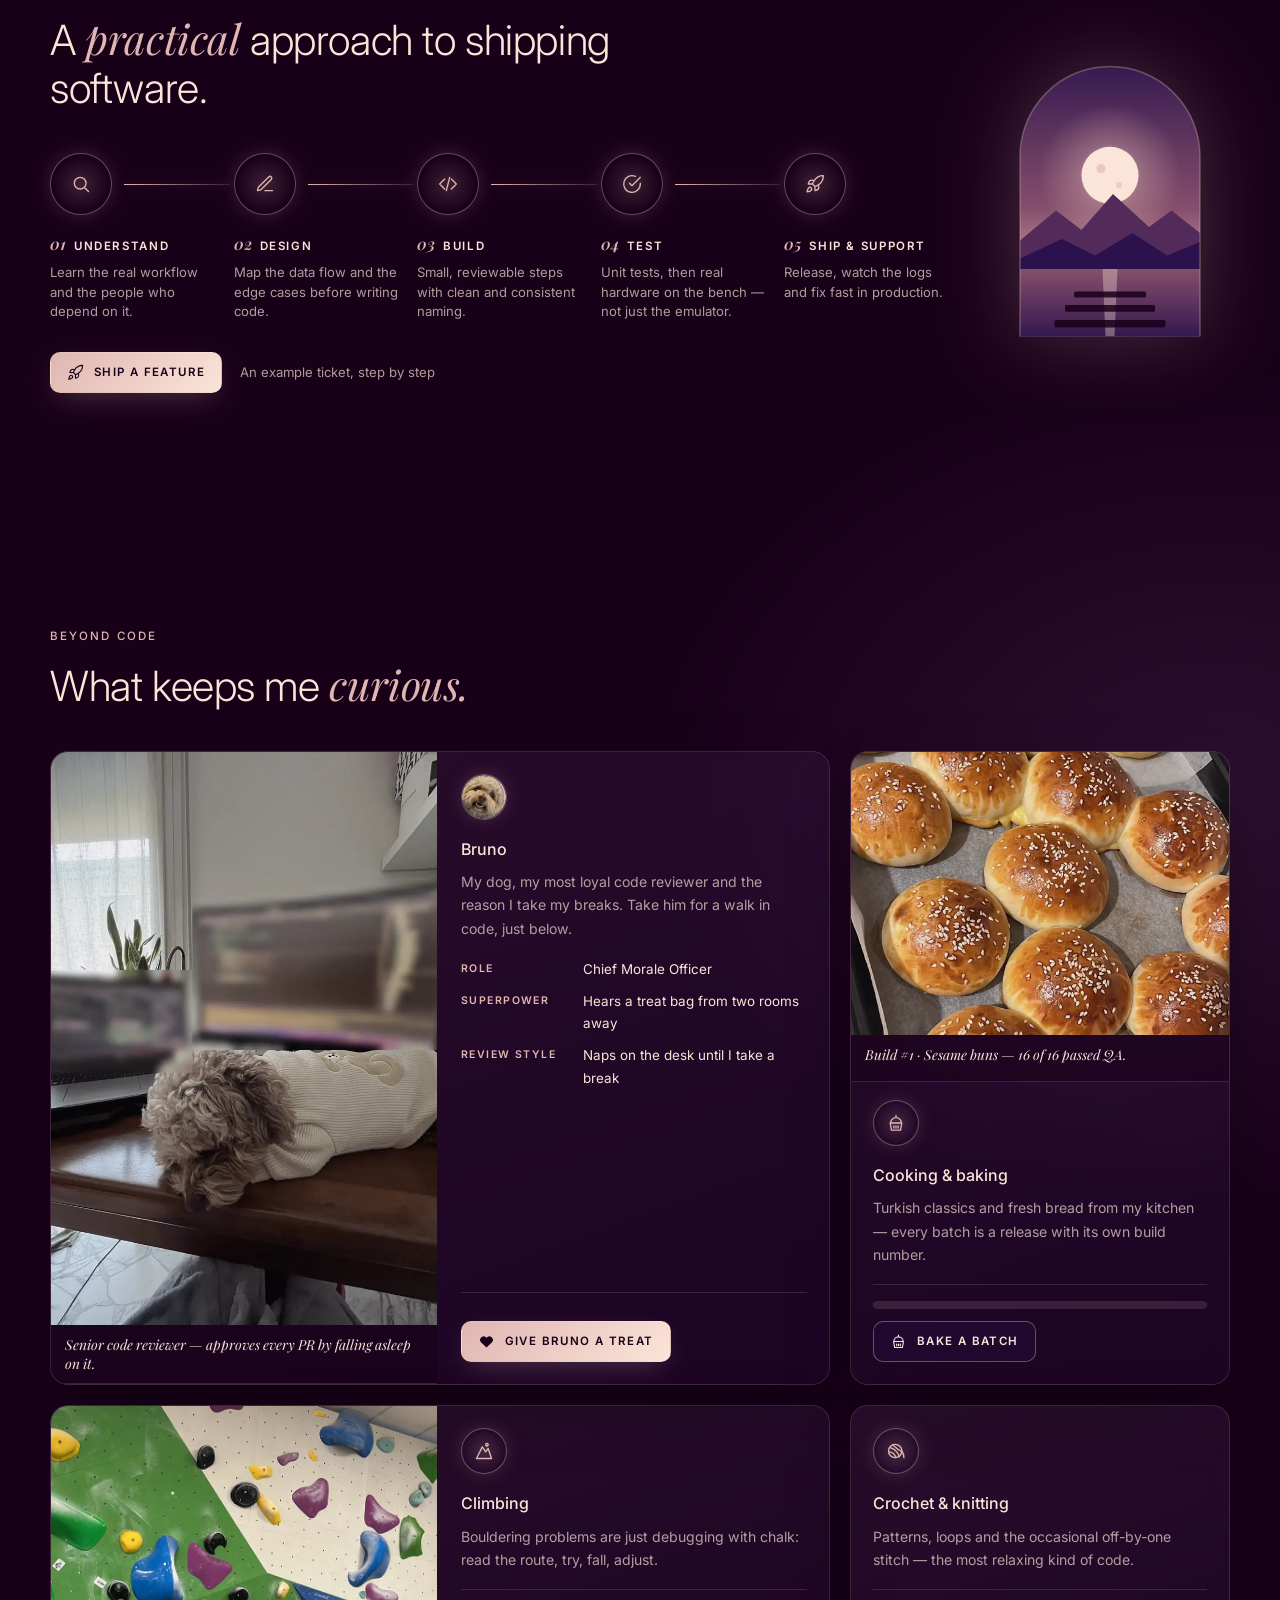
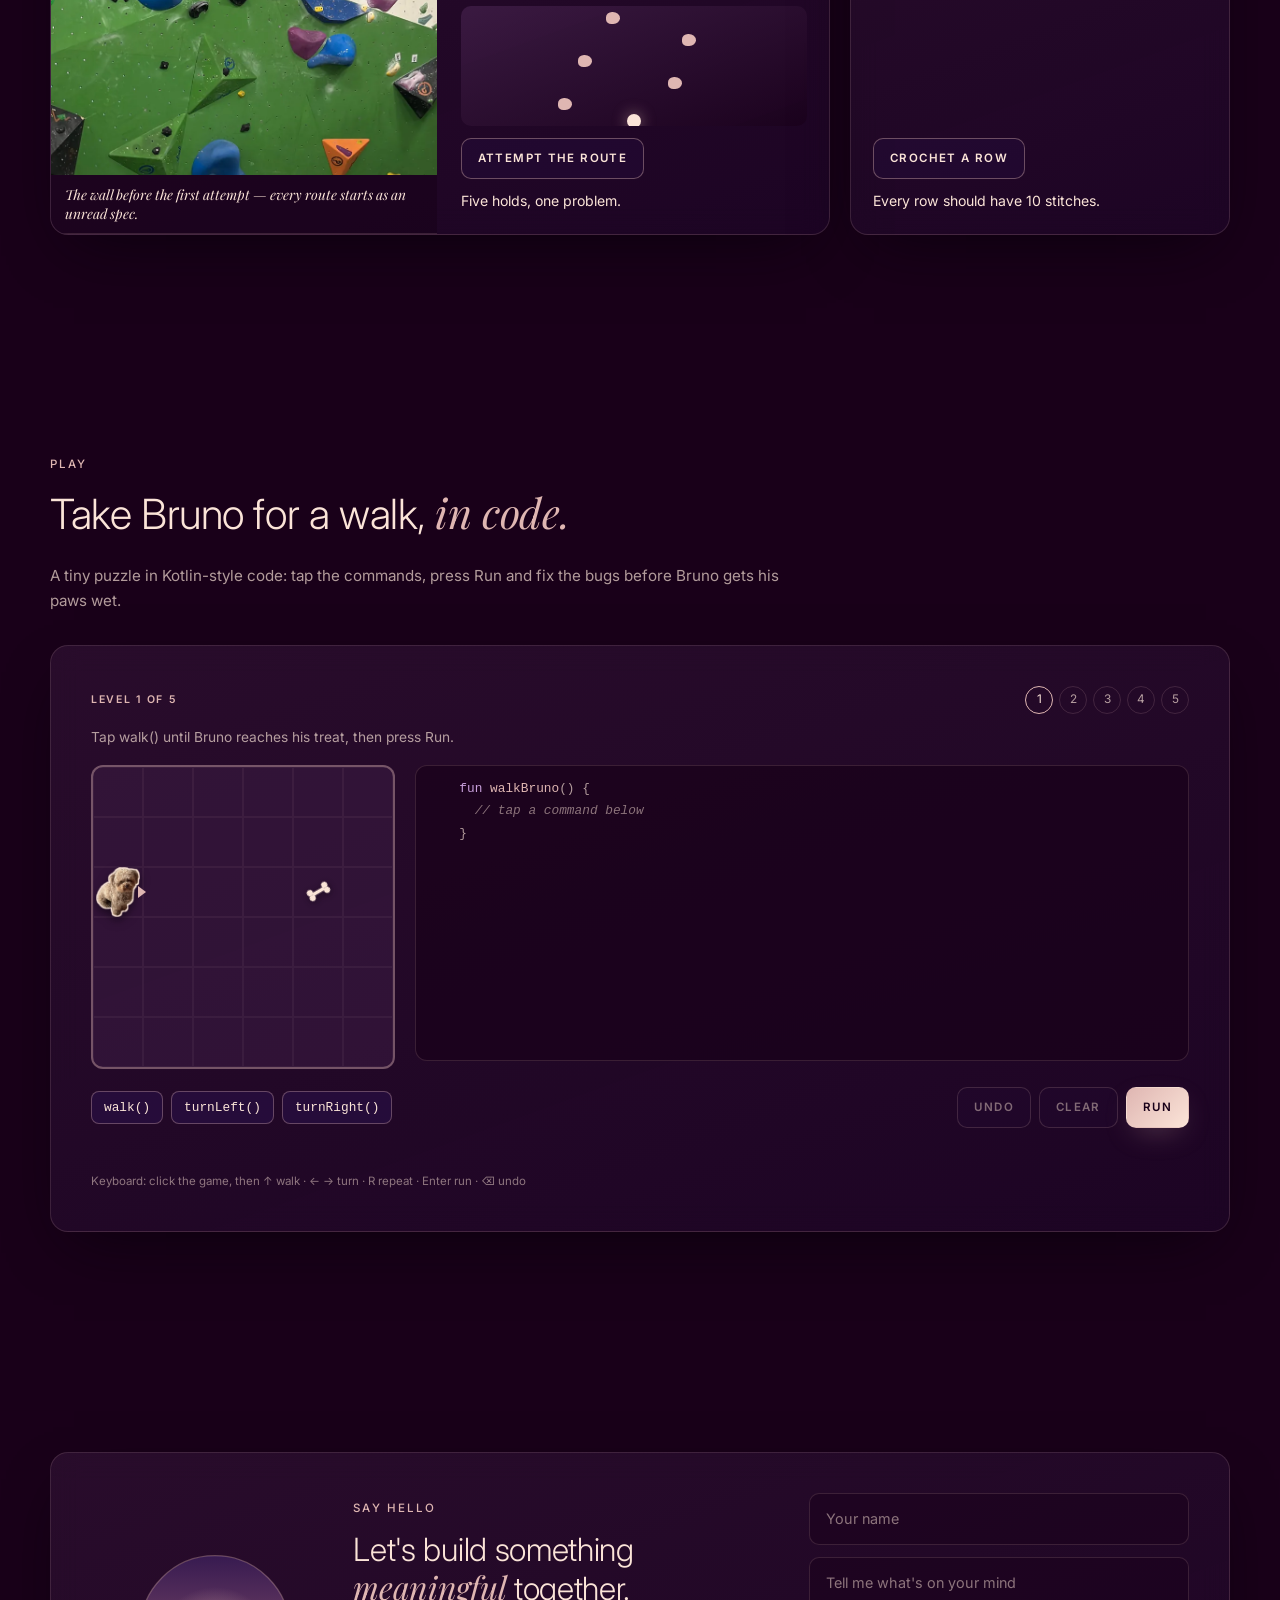
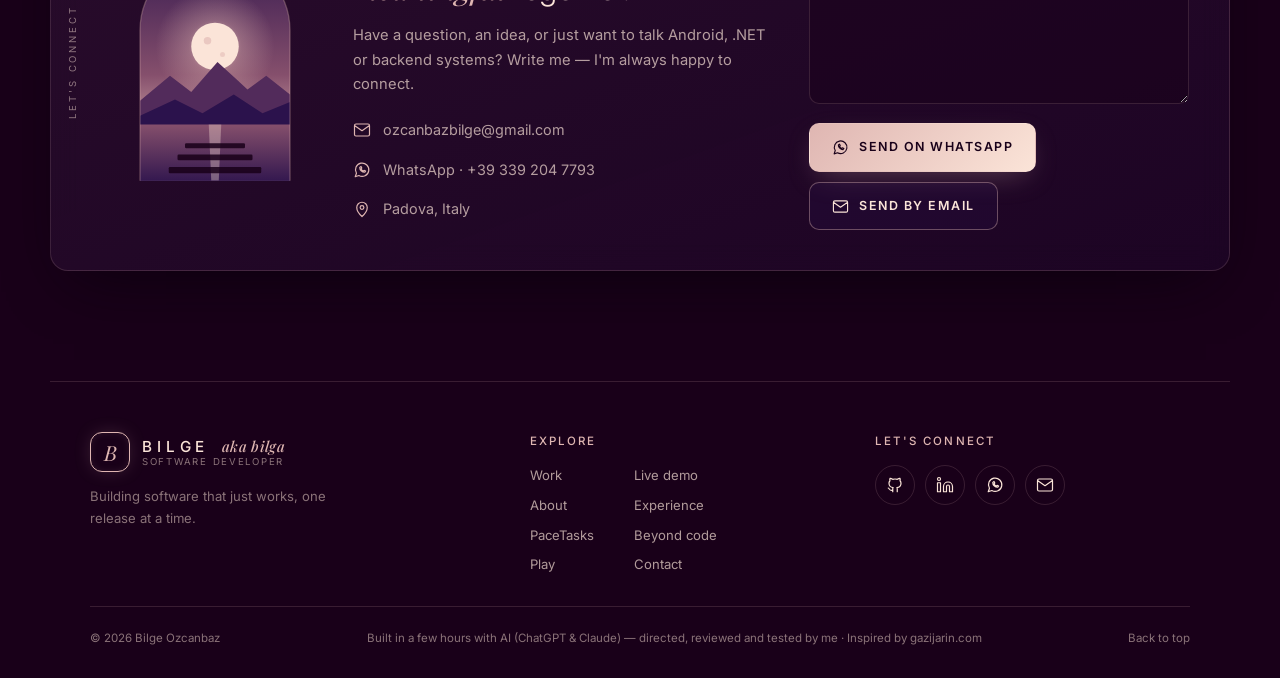
==== commit 90e3c5b6: "Use absolute bilgalog.dev URLs for link previews Adds og:url and a canonical link so shared links sh" ====
--- a/index.html
+++ b/index.html
@@ -12,7 +12,9 @@
     <meta property="og:type" content="website" />
     <meta property="og:title" content="Bilge Ozcanbaz | Software Developer" />
     <meta property="og:description" content="Android, .NET and Java developer based in Padova, Italy." />
-    <meta property="og:image" content="assets/og-image.png" />
+    <meta property="og:image" content="https://bilgalog.dev/assets/og-image.png" />
+    <meta property="og:url" content="https://bilgalog.dev/" />
+    <link rel="canonical" href="https://bilgalog.dev/" />
     <link rel="icon" type="image/svg+xml" href="assets/favicon.svg?v=20261015f" />
     <link rel="apple-touch-icon" href="assets/apple-touch-icon.png?v=20261015f" />
     <link rel="preconnect" href="https://fonts.googleapis.com" />
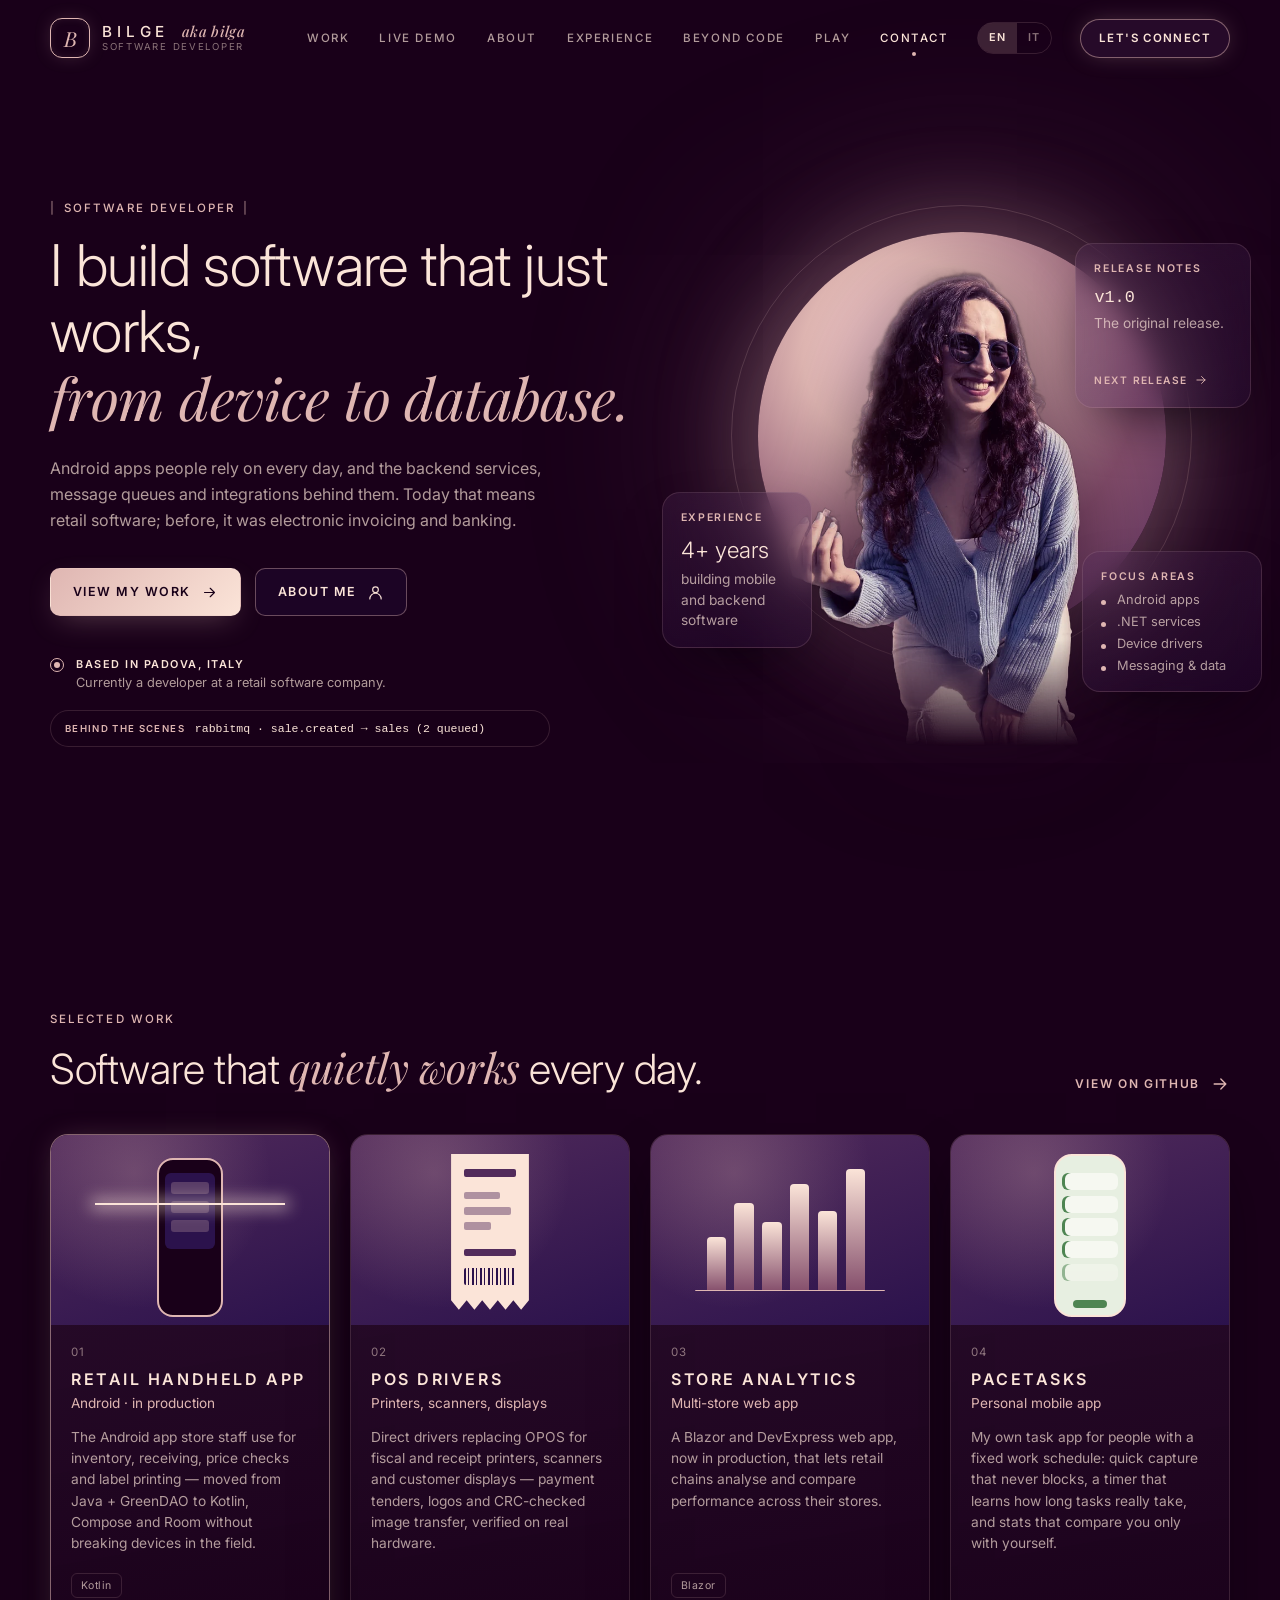
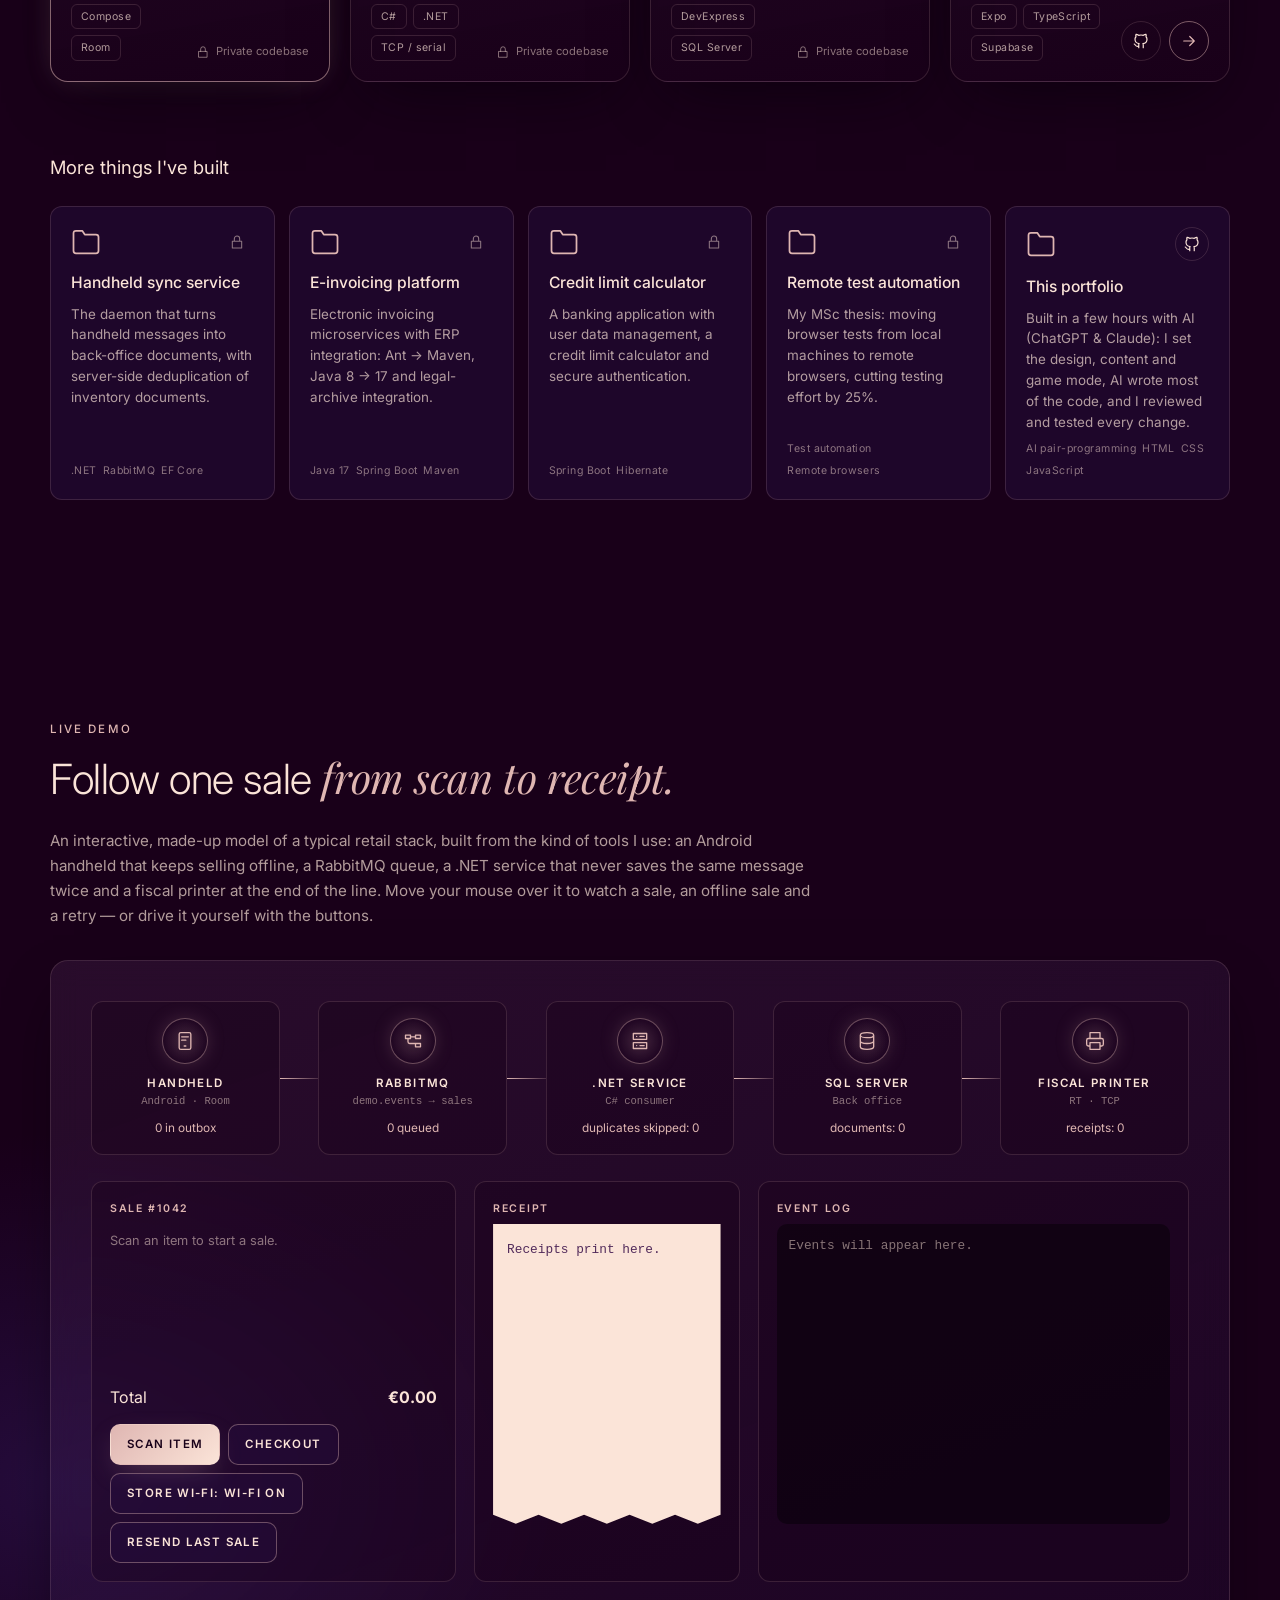
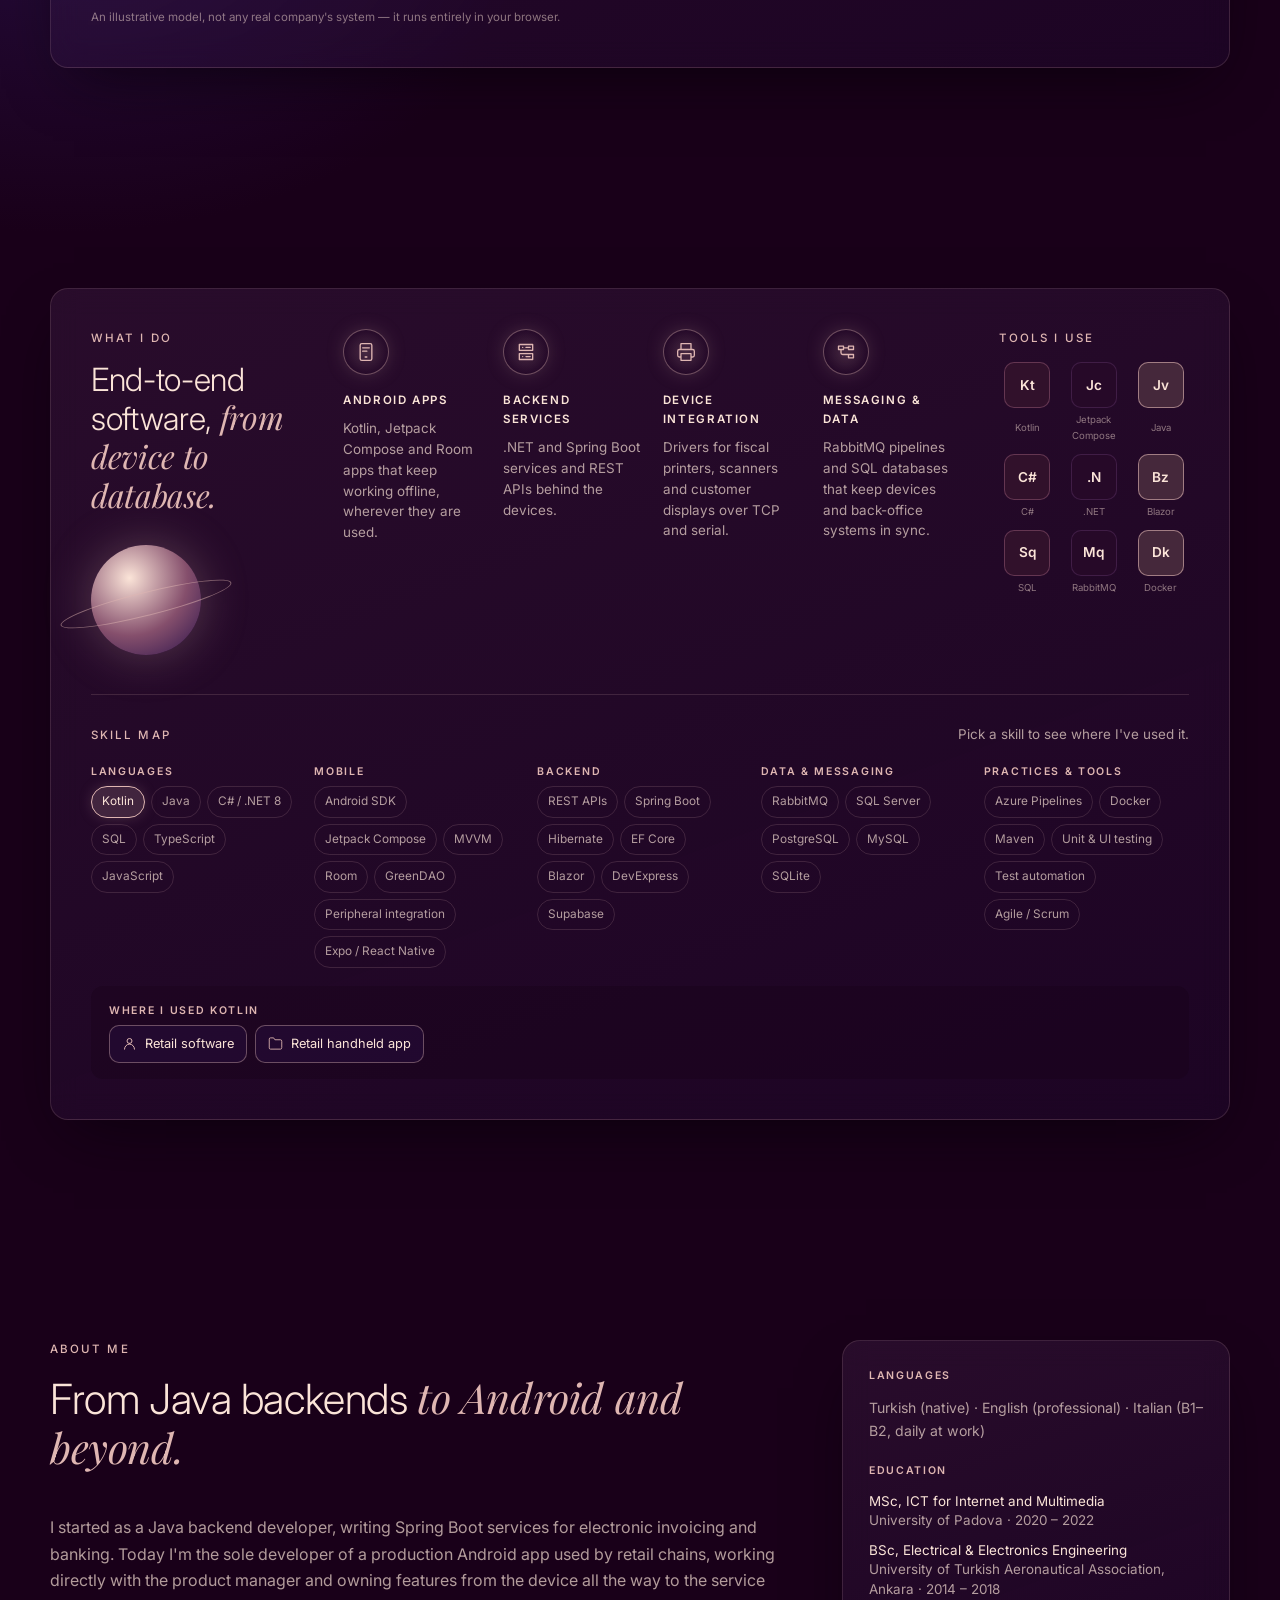
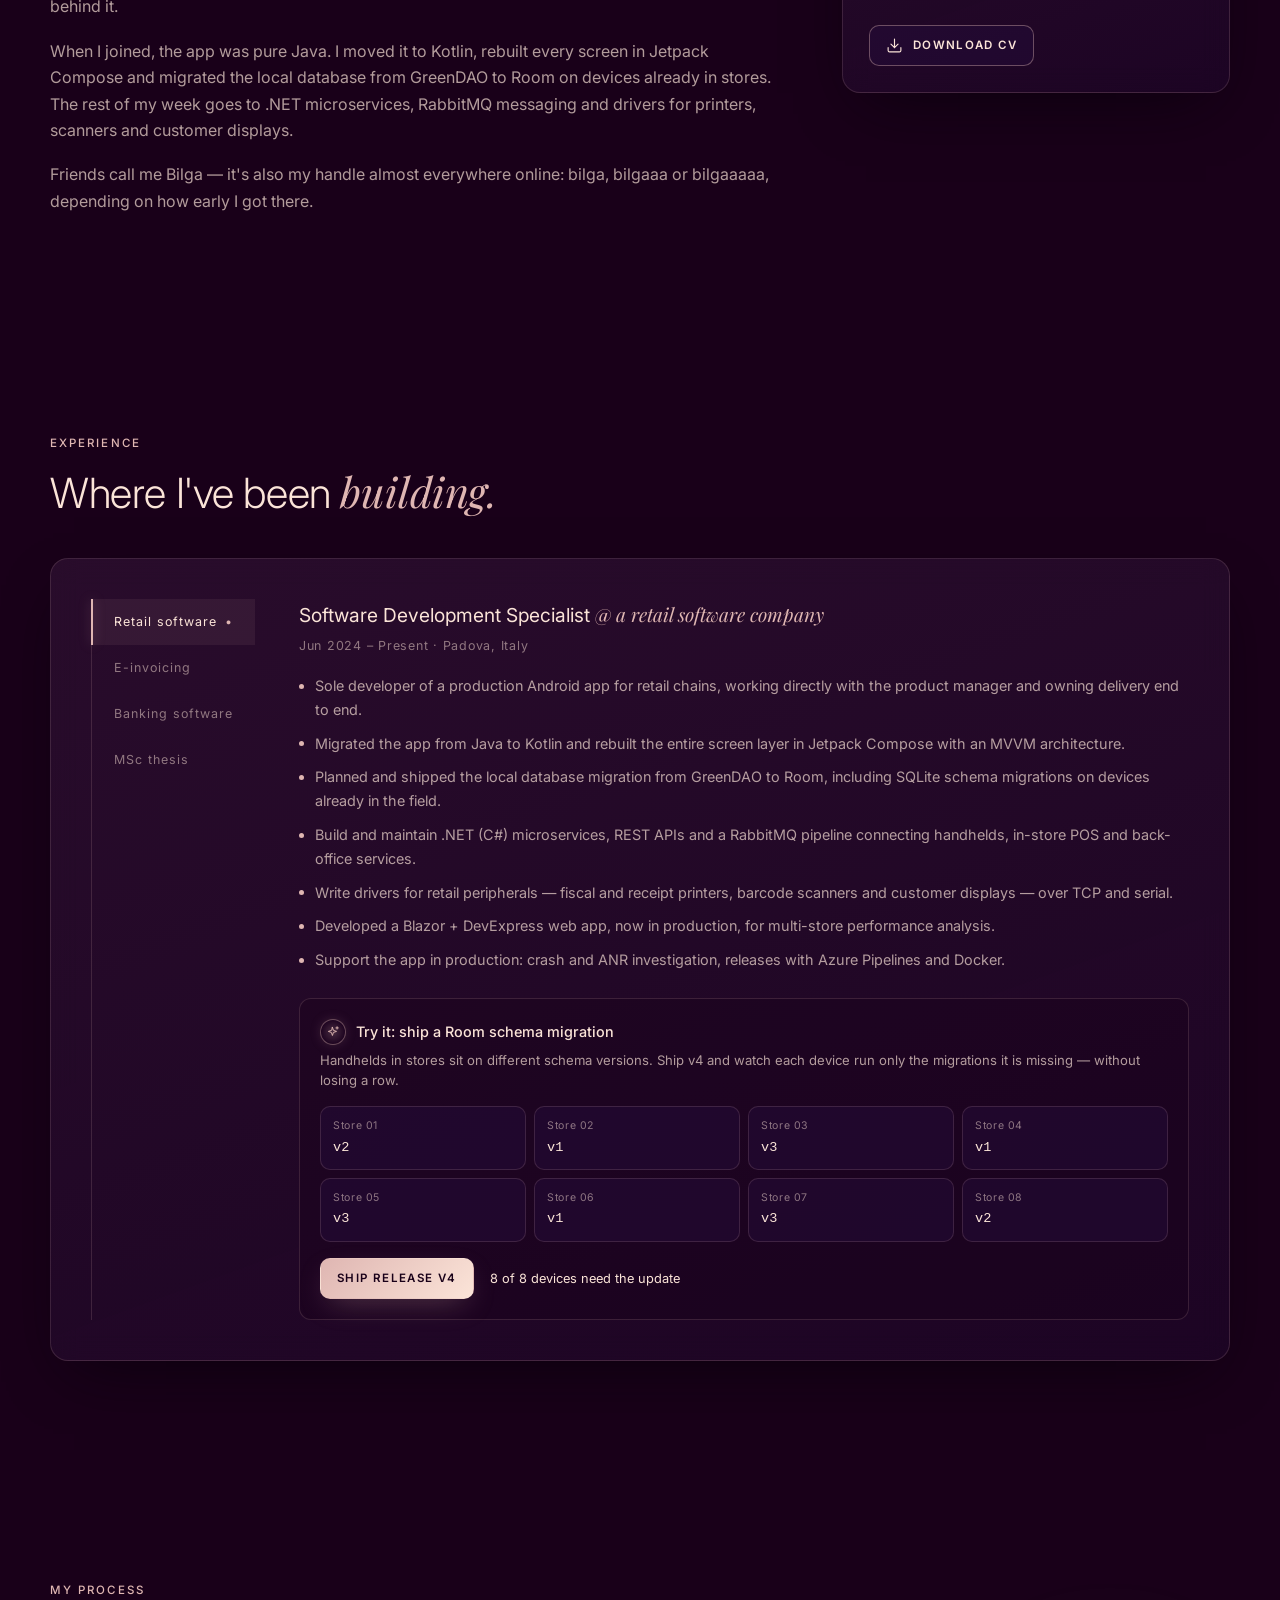
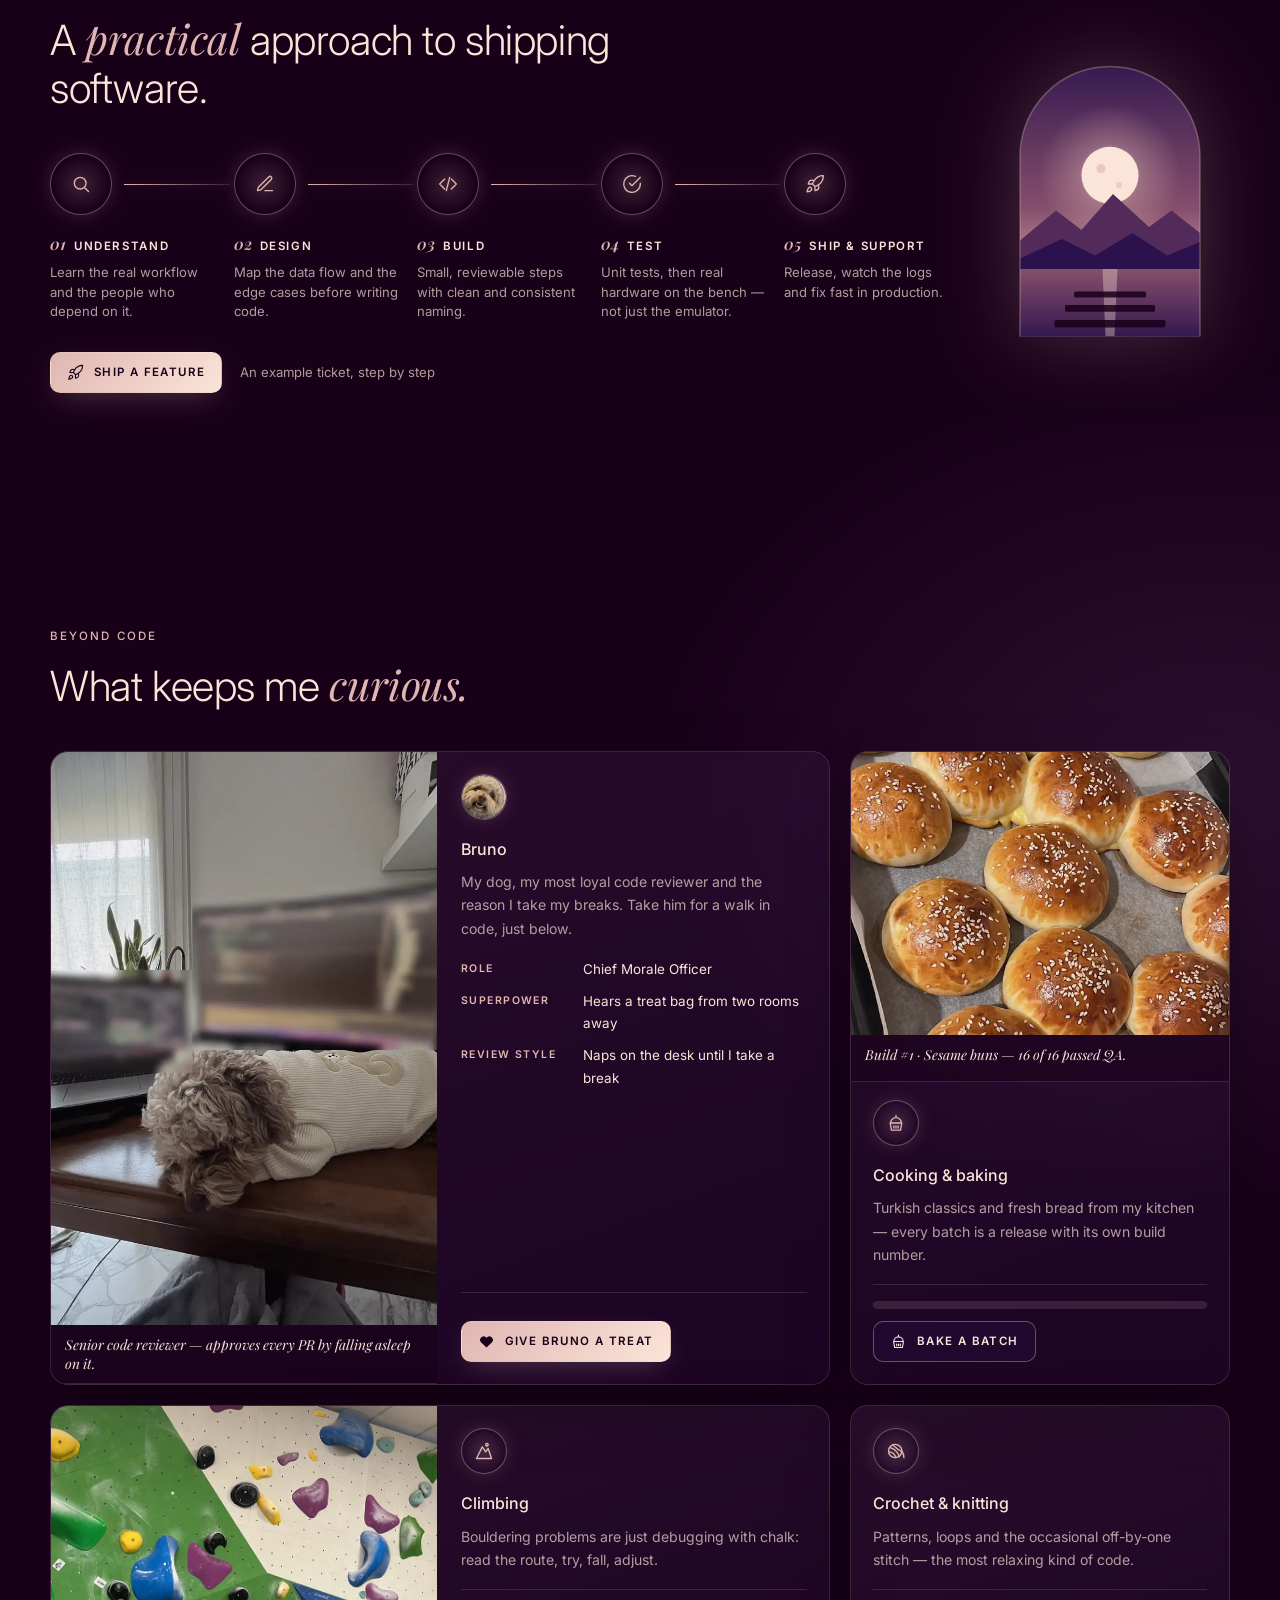
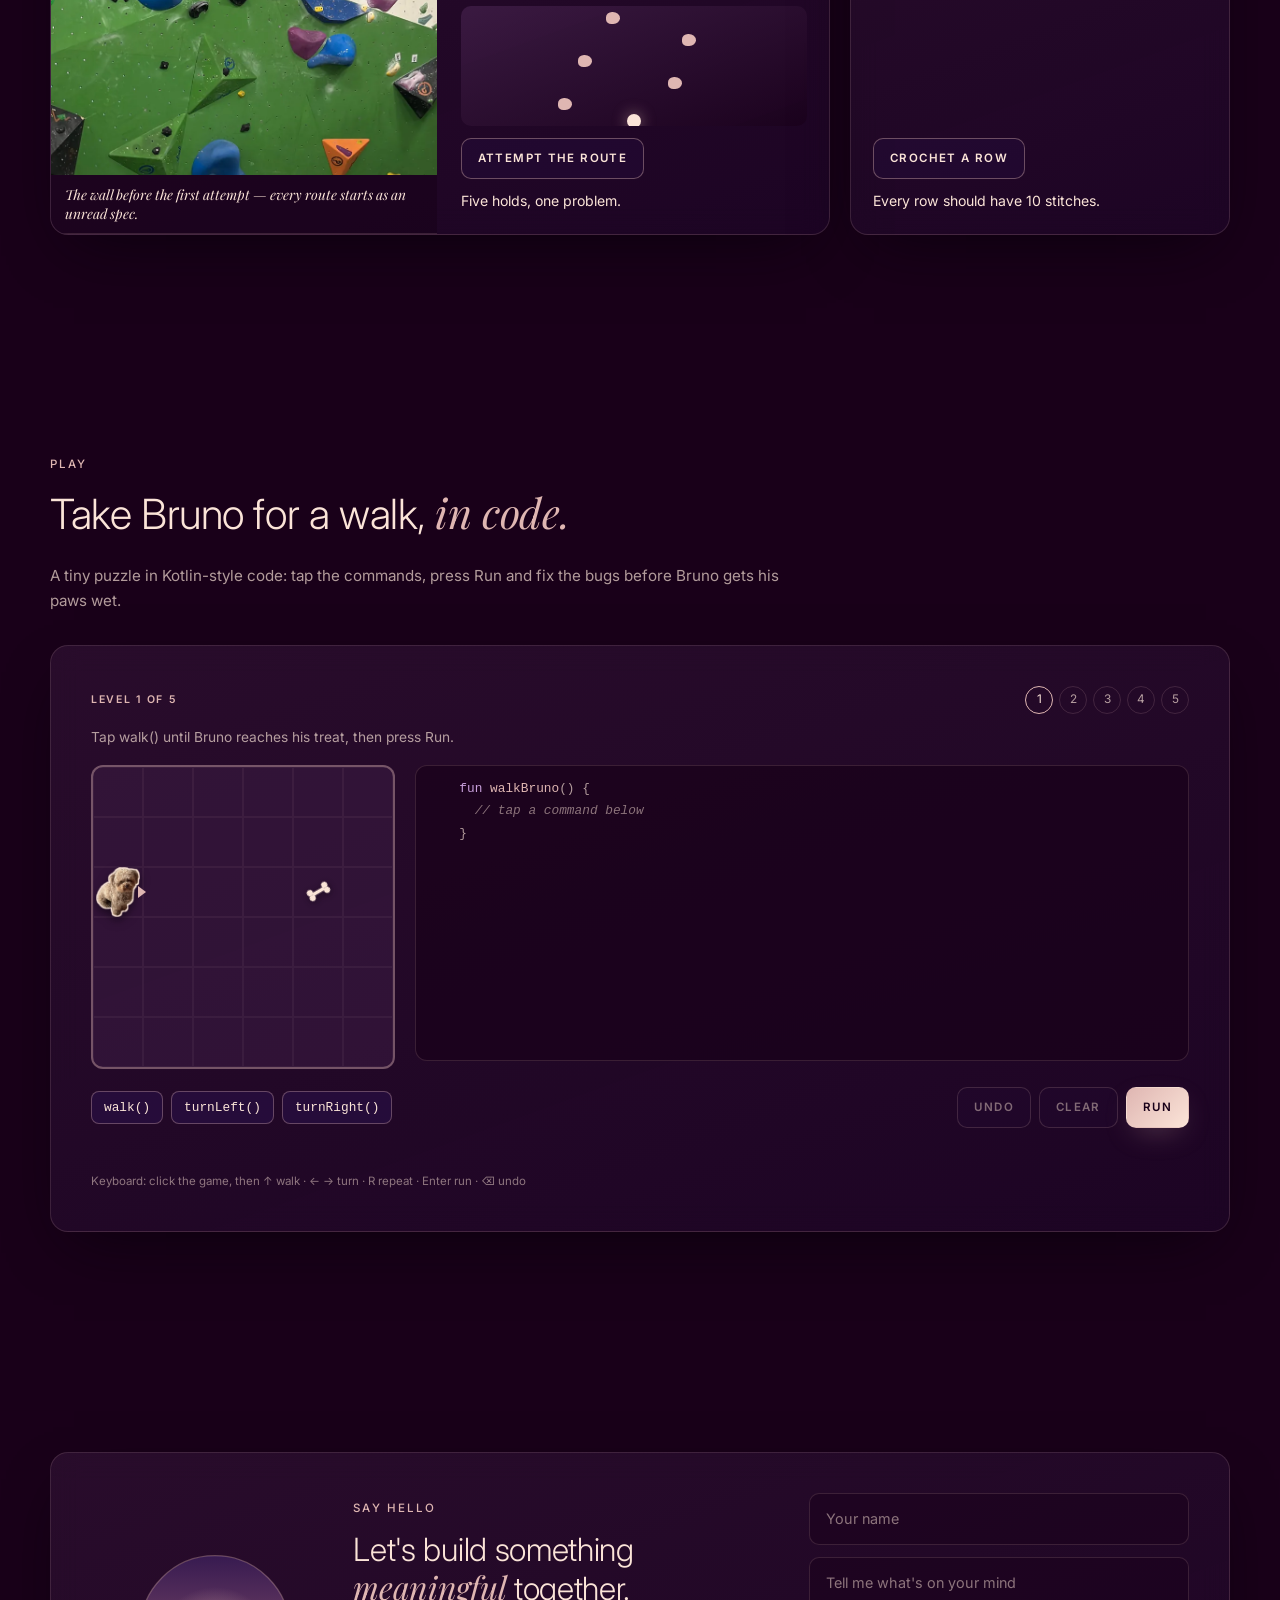
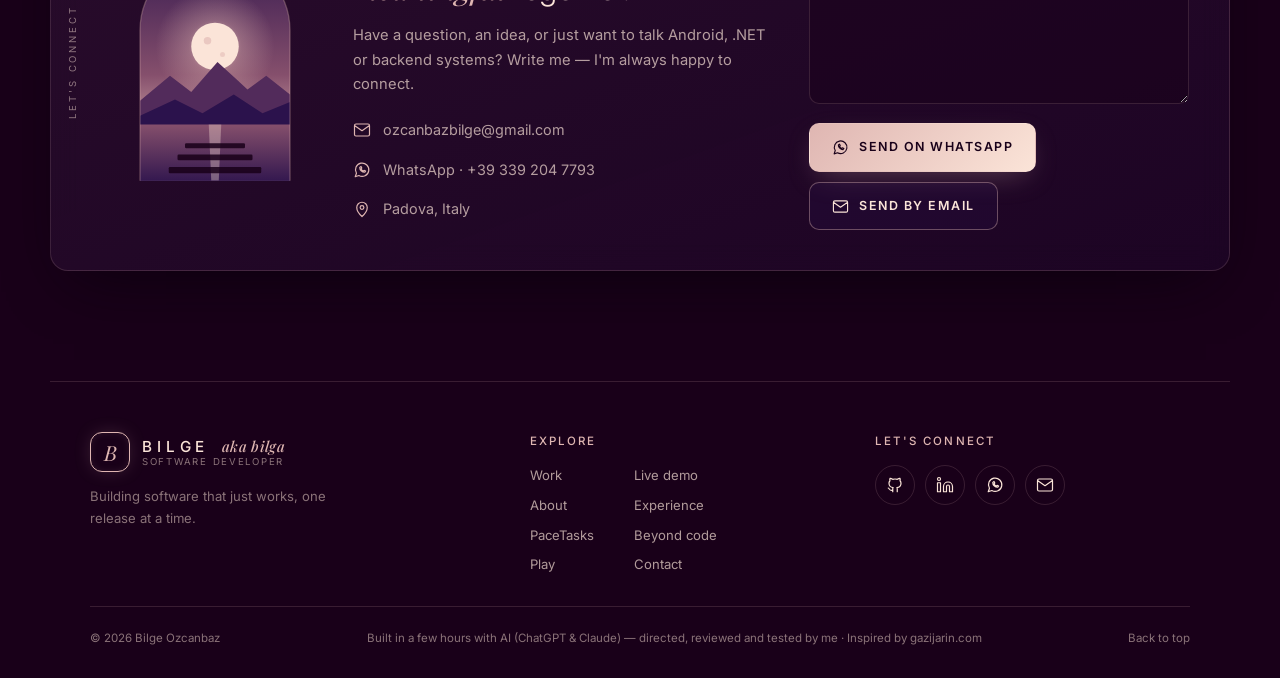
==== commit 5348ea11: "Polish Italian hero copy from native-speaker feedback Co-Authored-By: Claude Opus 5.5 <noreply@anthr" ====
--- a/index.html
+++ b/index.html
@@ -15,19 +15,19 @@
     <meta property="og:image" content="https://bilgalog.dev/assets/og-image.png" />
     <meta property="og:url" content="https://bilgalog.dev/" />
     <link rel="canonical" href="https://bilgalog.dev/" />
-    <link rel="icon" type="image/svg+xml" href="assets/favicon.svg?v=20261015f" />
-    <link rel="apple-touch-icon" href="assets/apple-touch-icon.png?v=20261015f" />
+    <link rel="icon" type="image/svg+xml" href="assets/favicon.svg?v=20261019a" />
+    <link rel="apple-touch-icon" href="assets/apple-touch-icon.png?v=20261019a" />
     <link rel="preconnect" href="https://fonts.googleapis.com" />
     <link rel="preconnect" href="https://fonts.gstatic.com" crossorigin />
     <link
       rel="stylesheet"
       href="https://fonts.googleapis.com/css2?family=Inter:wght@300;400;500;600&family=Playfair+Display:ital,wght@1,400;1,500&display=swap"
     />
-    <link rel="stylesheet" href="styles.css?v=20261015f" />
-    <script src="content.js?v=20261015f" defer></script>
-    <script src="script.js?v=20261015f" defer></script>
-    <script src="game-walk.js?v=20261015f" defer></script>
-    <script src="simulations.js?v=20261015f" defer></script>
+    <link rel="stylesheet" href="styles.css?v=20261019a" />
+    <script src="content.js?v=20261019a" defer></script>
+    <script src="script.js?v=20261019a" defer></script>
+    <script src="game-walk.js?v=20261019a" defer></script>
+    <script src="simulations.js?v=20261019a" defer></script>
   </head>
   <body data-page="home">
     <a class="skip-link" href="#main">Skip to content</a>
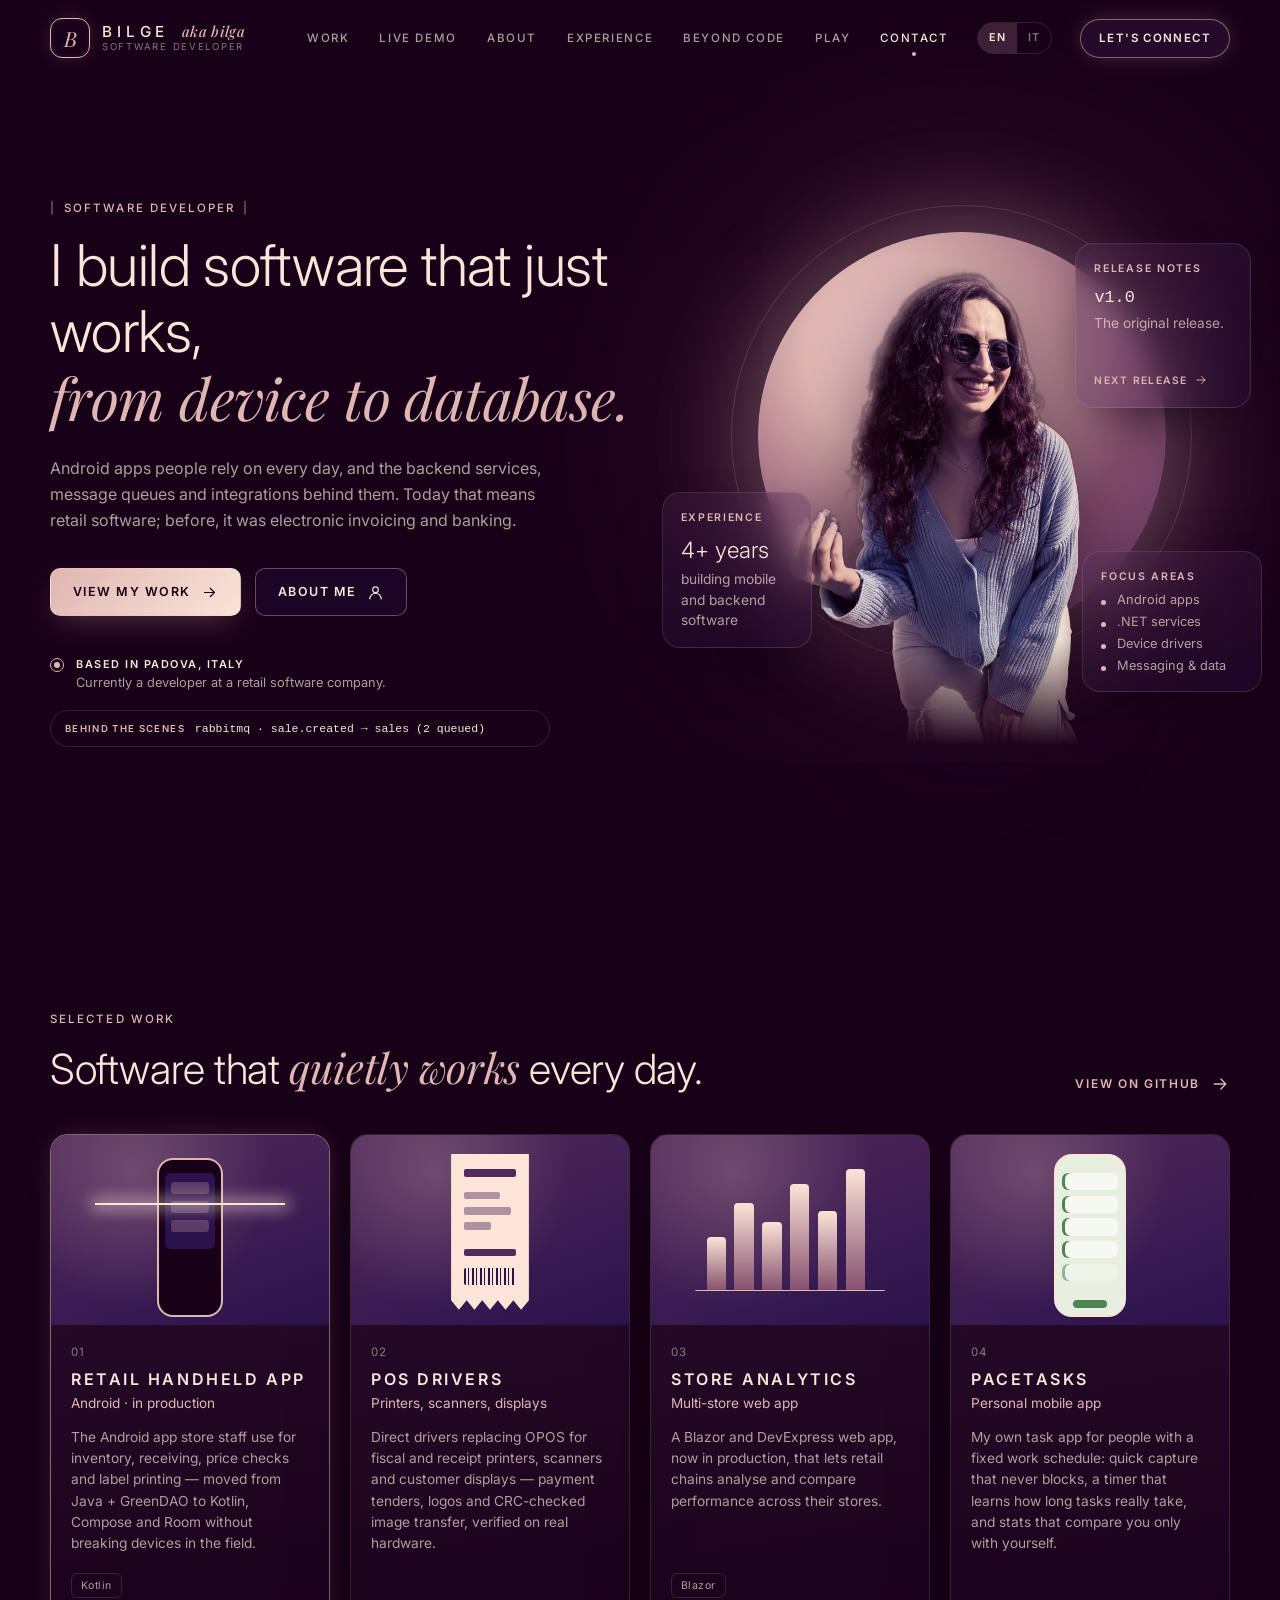
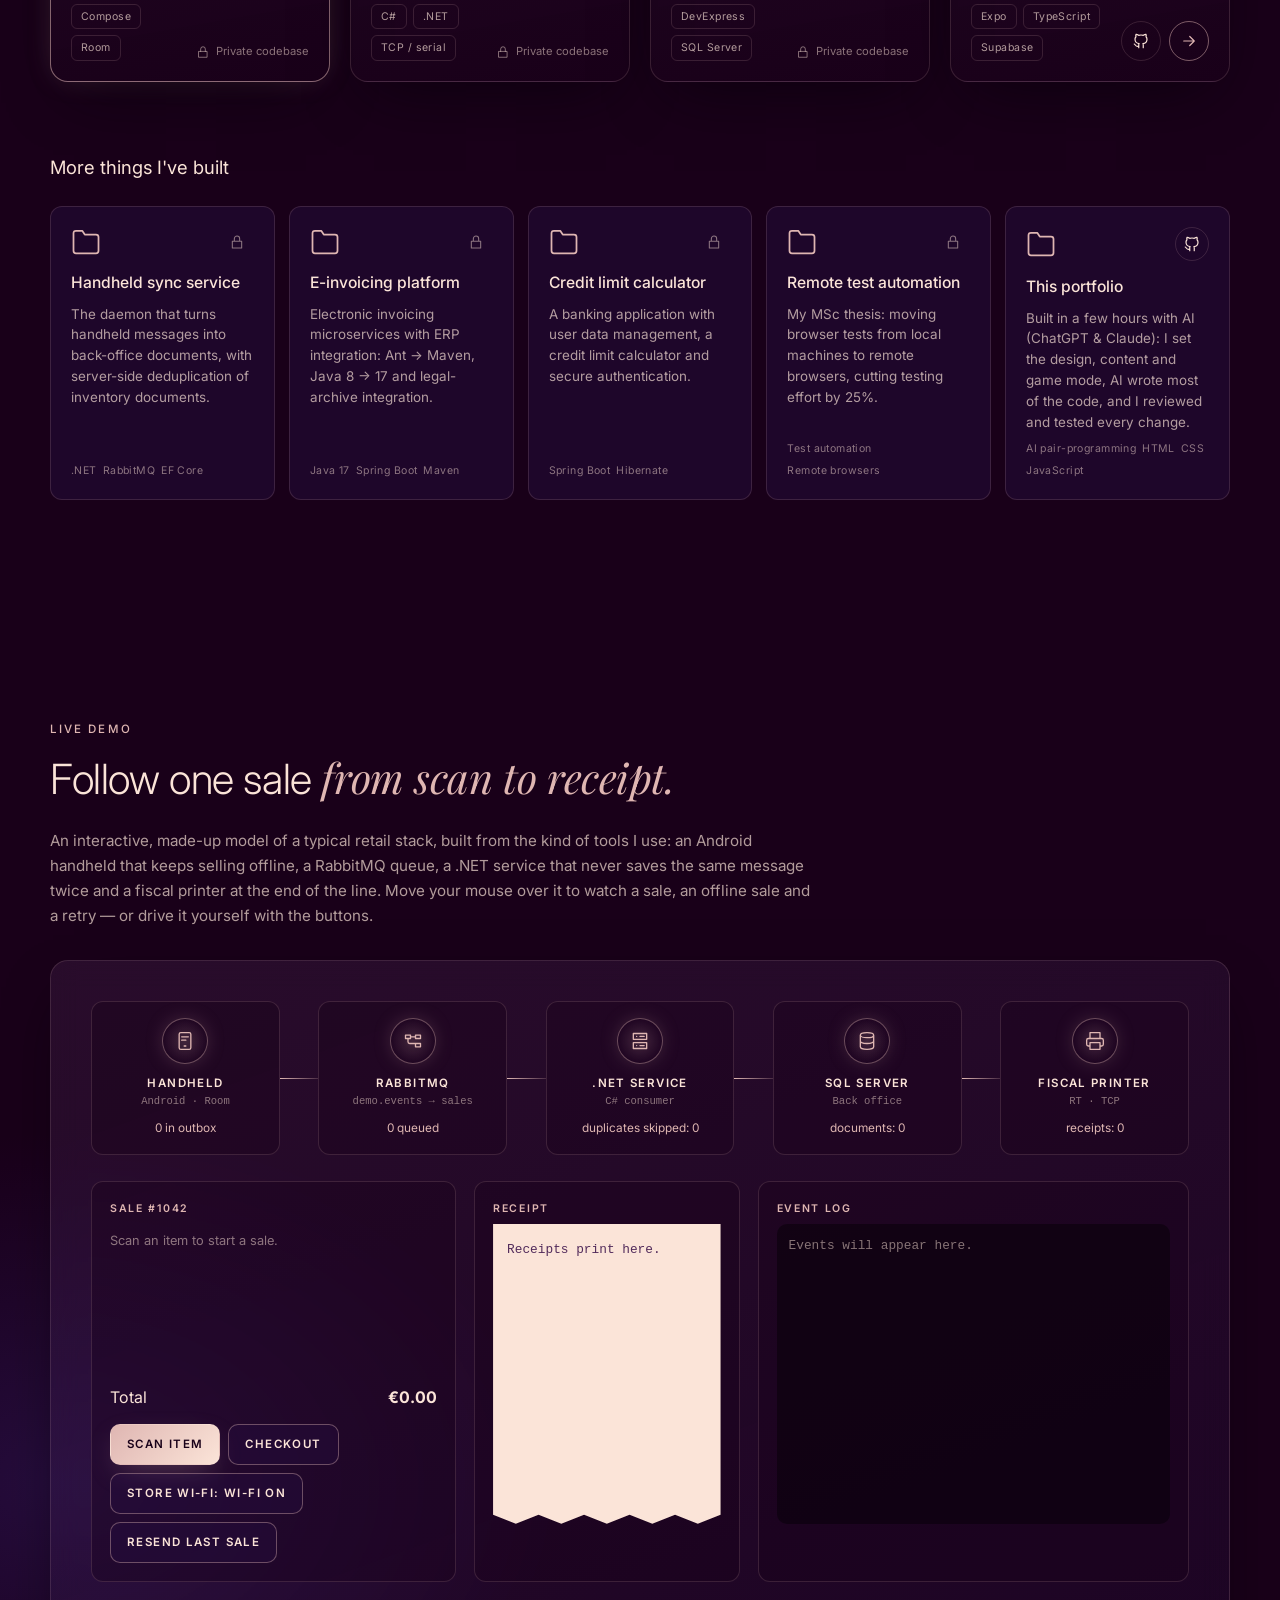
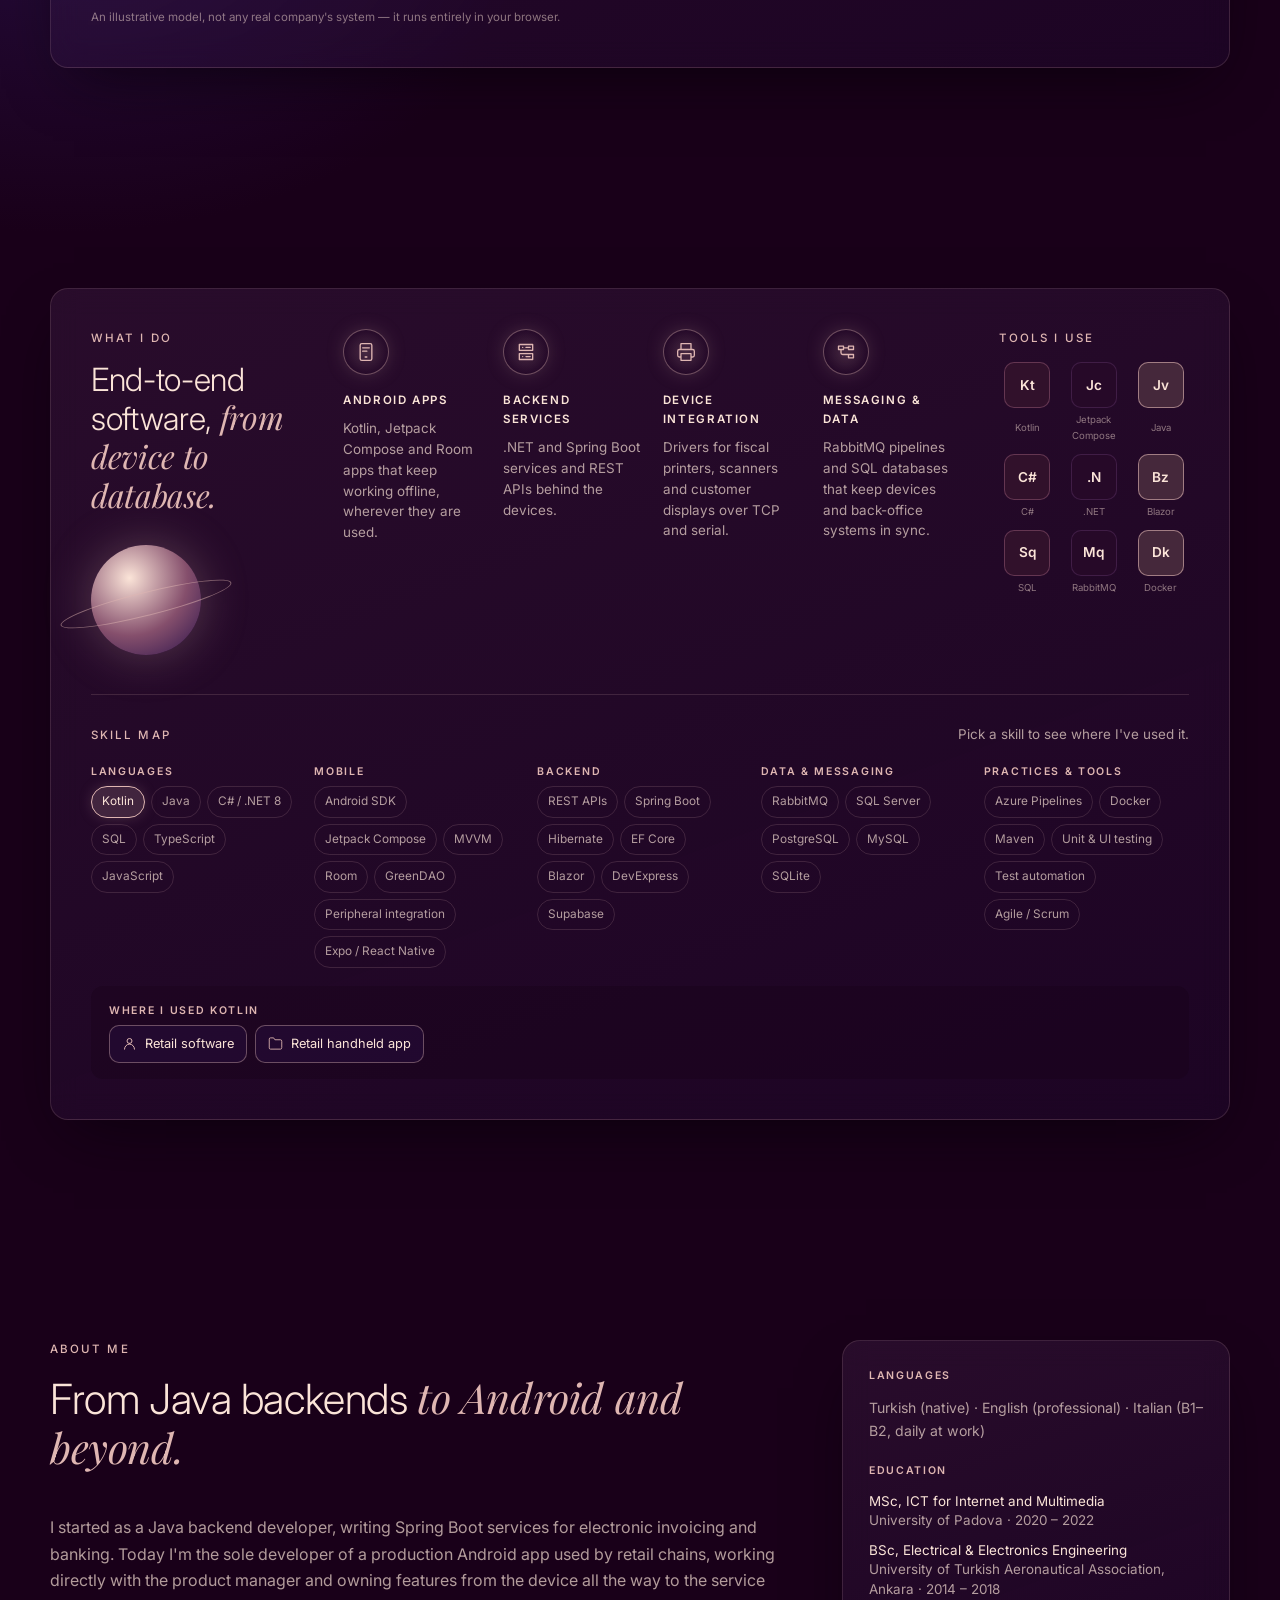
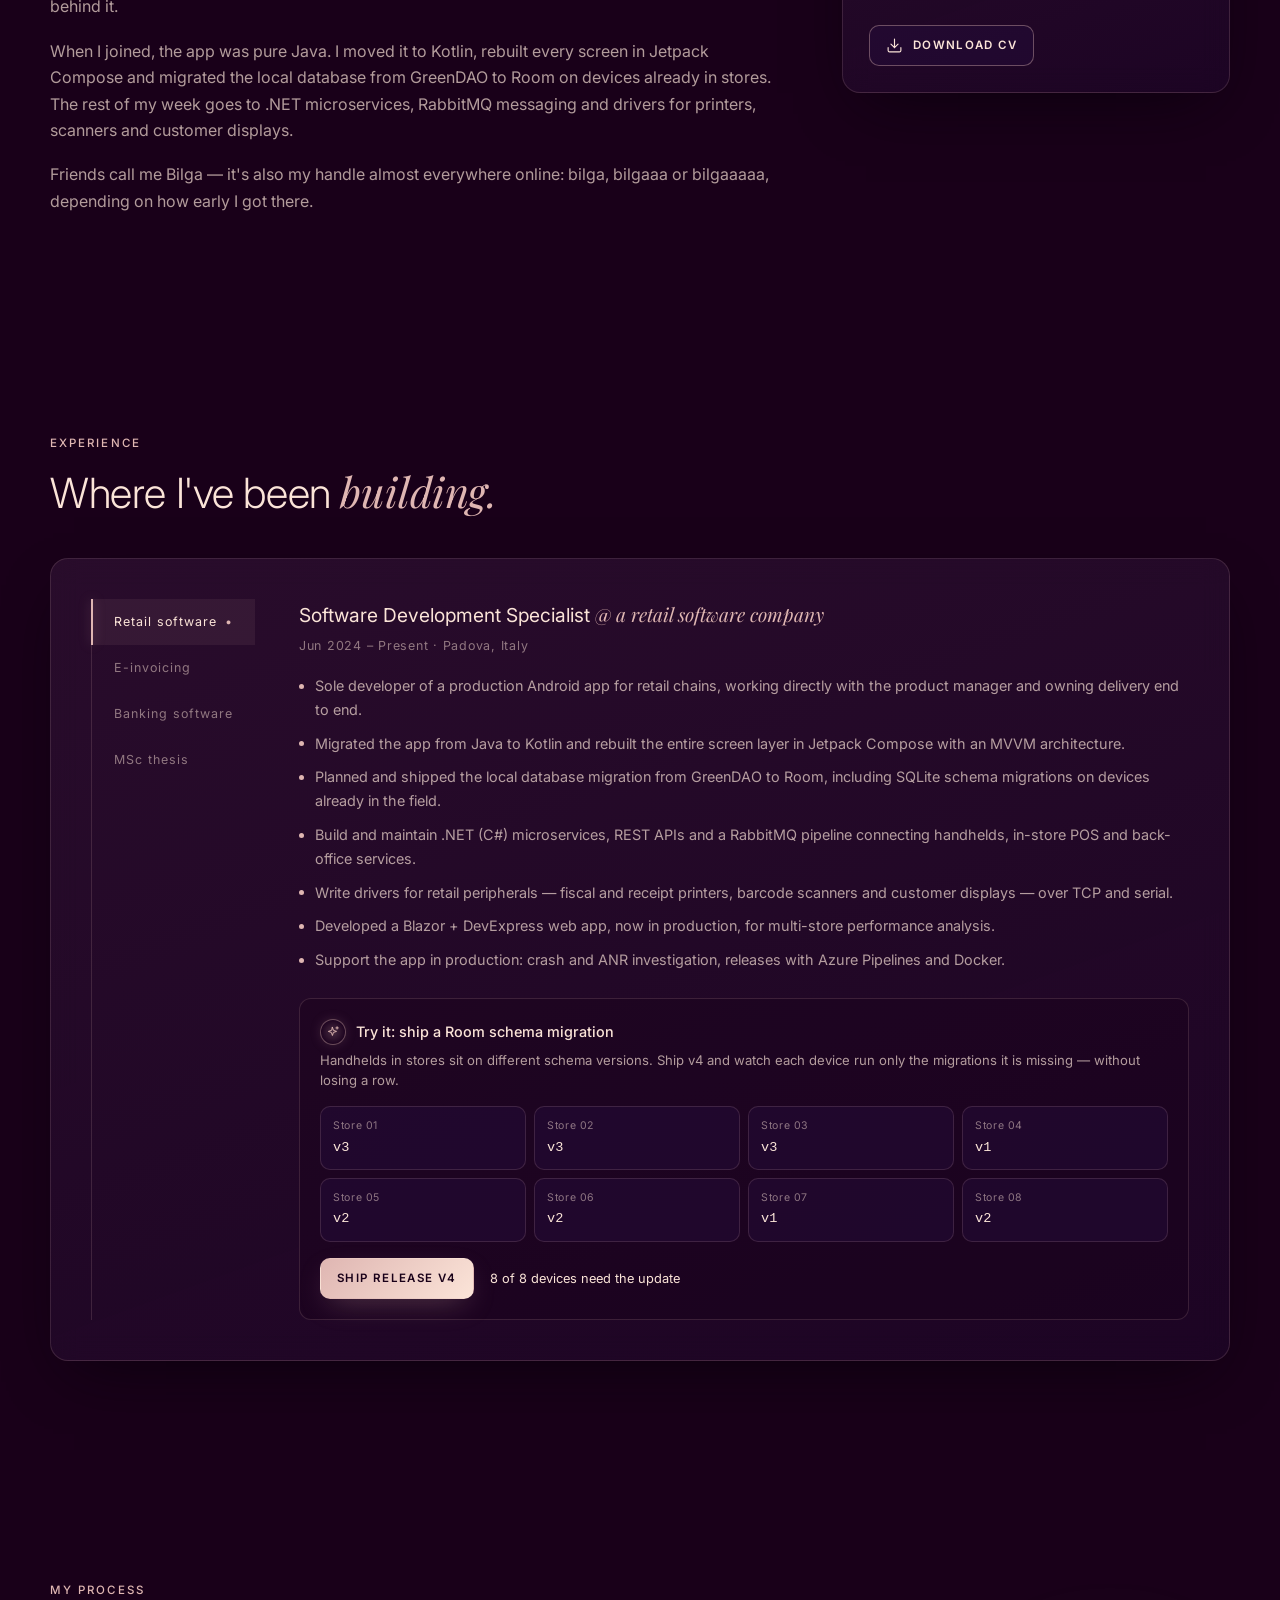
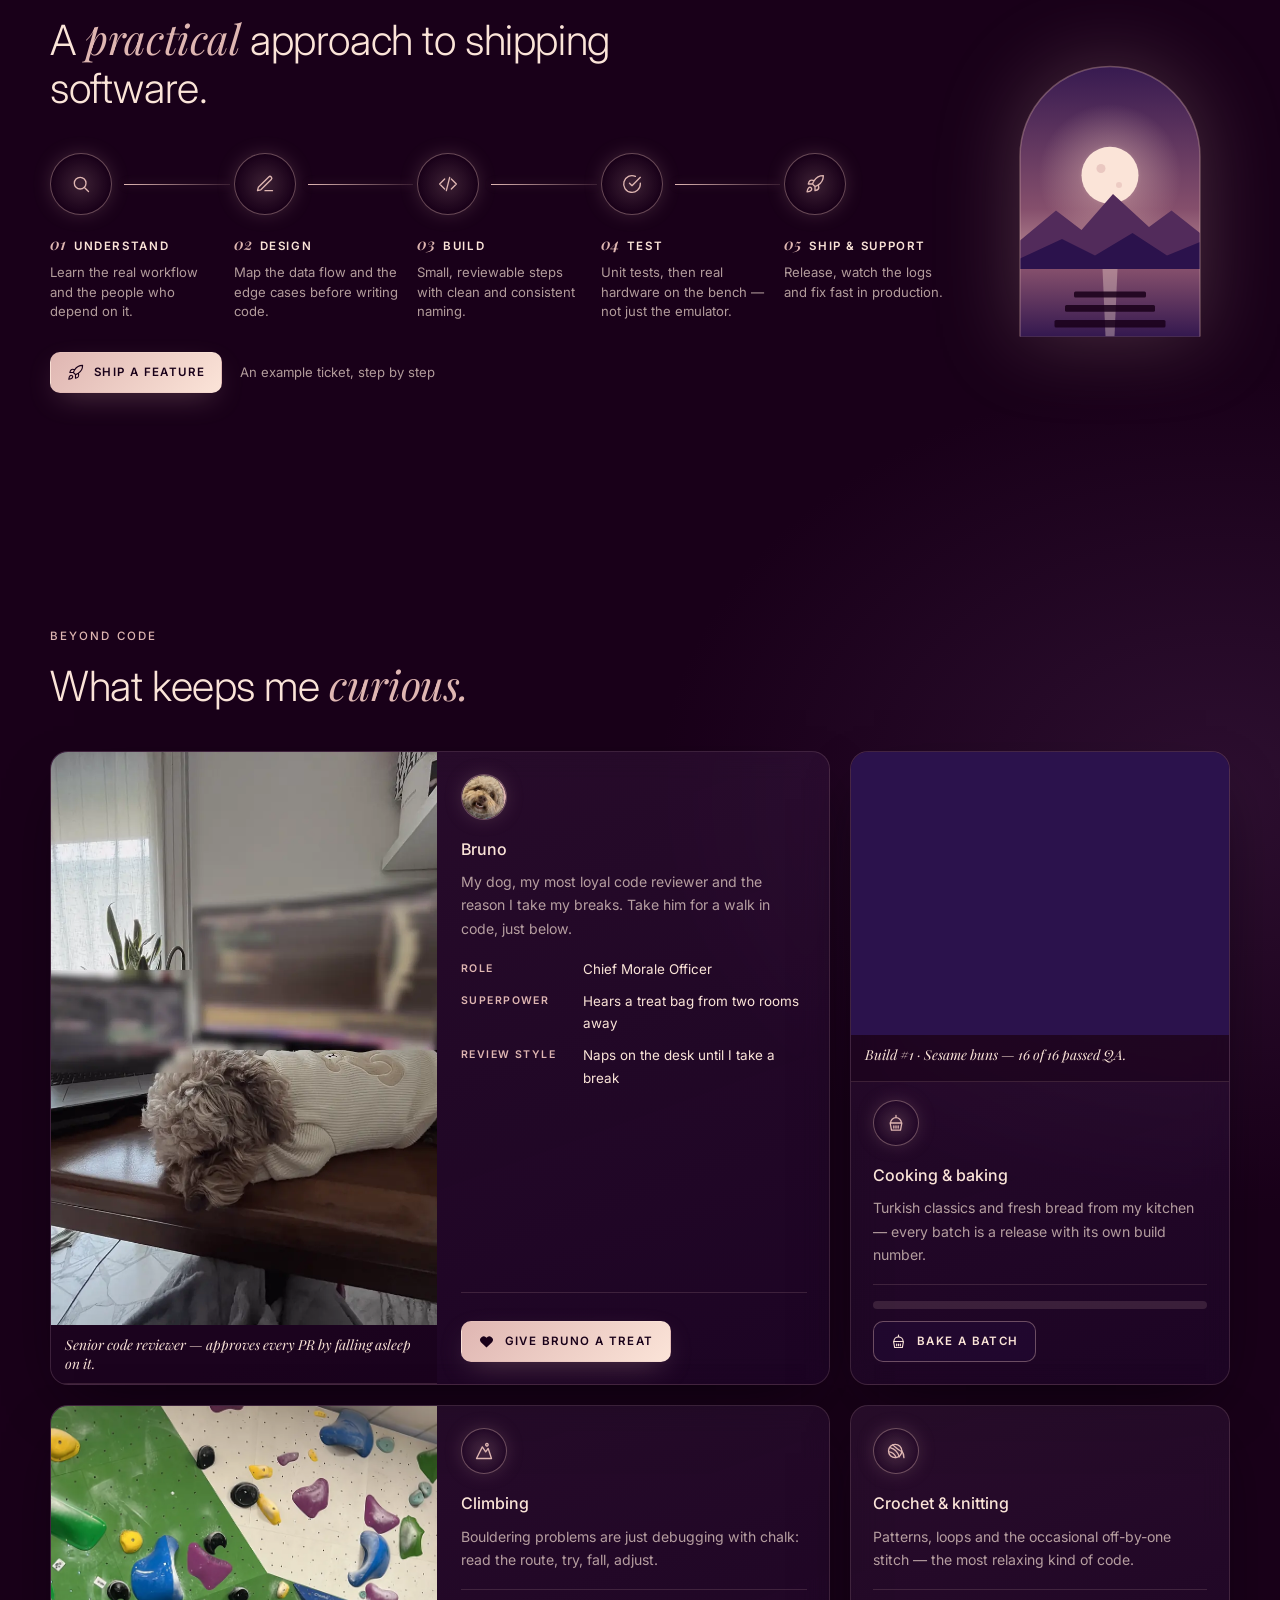
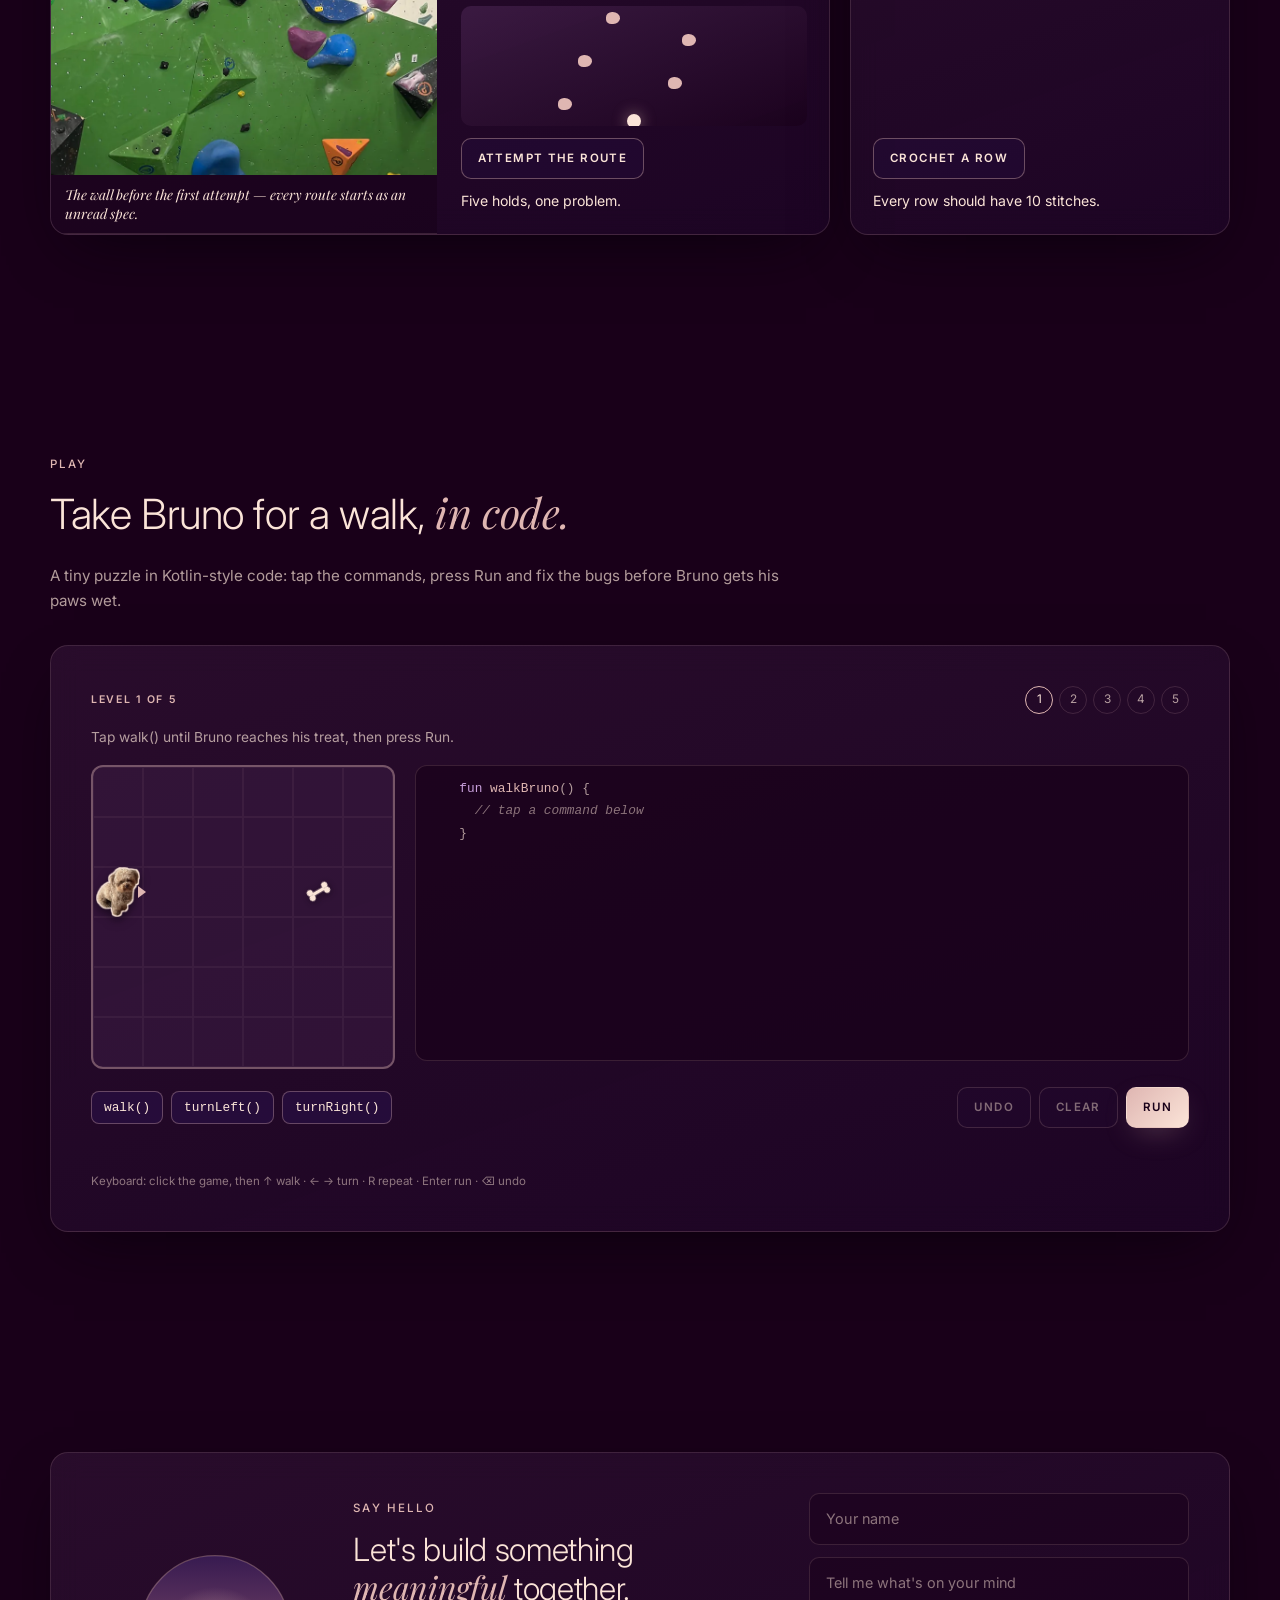
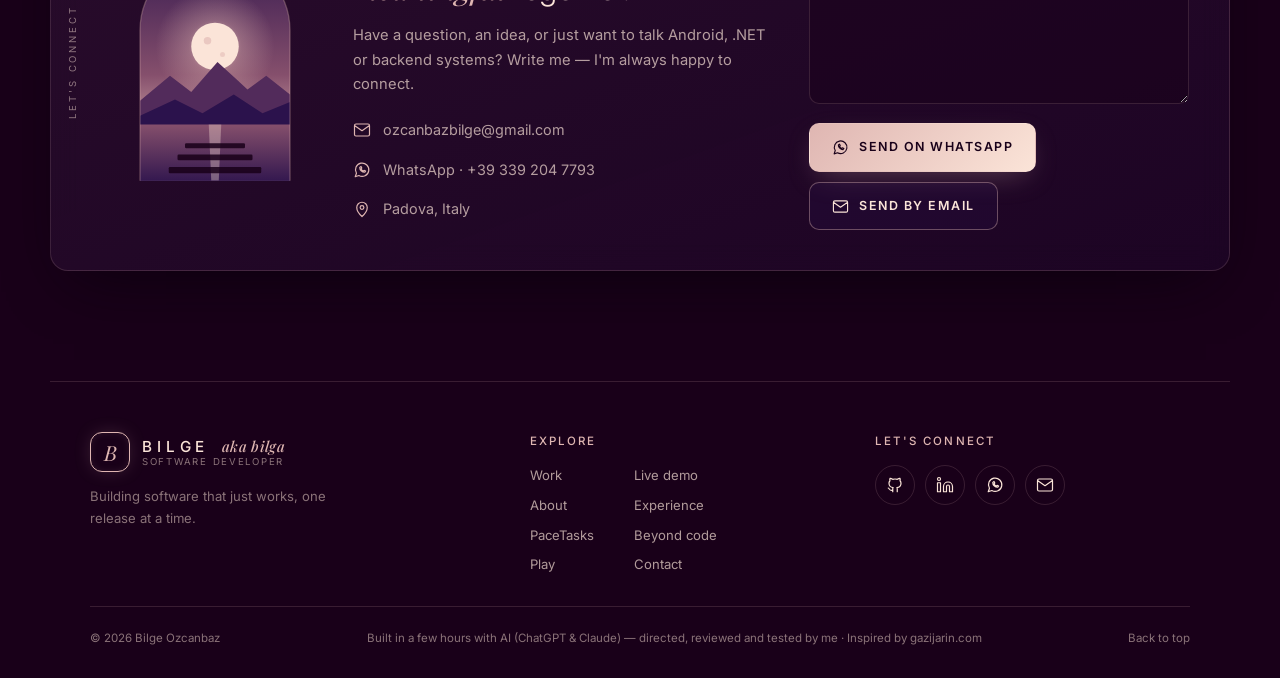
==== commit f52e07cc: "Fix mobile menu collapsing to header height after scrolling The scrolled header's backdrop-filter ma" ====
--- a/index.html
+++ b/index.html
@@ -15,19 +15,19 @@
     <meta property="og:image" content="https://bilgalog.dev/assets/og-image.png" />
     <meta property="og:url" content="https://bilgalog.dev/" />
     <link rel="canonical" href="https://bilgalog.dev/" />
-    <link rel="icon" type="image/svg+xml" href="assets/favicon.svg?v=20261019a" />
-    <link rel="apple-touch-icon" href="assets/apple-touch-icon.png?v=20261019a" />
+    <link rel="icon" type="image/svg+xml" href="assets/favicon.svg?v=20261029a" />
+    <link rel="apple-touch-icon" href="assets/apple-touch-icon.png?v=20261029a" />
     <link rel="preconnect" href="https://fonts.googleapis.com" />
     <link rel="preconnect" href="https://fonts.gstatic.com" crossorigin />
     <link
       rel="stylesheet"
       href="https://fonts.googleapis.com/css2?family=Inter:wght@300;400;500;600&family=Playfair+Display:ital,wght@1,400;1,500&display=swap"
     />
-    <link rel="stylesheet" href="styles.css?v=20261019a" />
-    <script src="content.js?v=20261019a" defer></script>
-    <script src="script.js?v=20261019a" defer></script>
-    <script src="game-walk.js?v=20261019a" defer></script>
-    <script src="simulations.js?v=20261019a" defer></script>
+    <link rel="stylesheet" href="styles.css?v=20261029a" />
+    <script src="content.js?v=20261029a" defer></script>
+    <script src="script.js?v=20261029a" defer></script>
+    <script src="game-walk.js?v=20261029a" defer></script>
+    <script src="simulations.js?v=20261029a" defer></script>
   </head>
   <body data-page="home">
     <a class="skip-link" href="#main">Skip to content</a>
--- a/styles.css
+++ b/styles.css
@@ -390,12 +390,27 @@
   transition: transform 0.3s var(--ease), background-color 0.3s var(--ease), height 0.3s var(--ease);
 }
 
-.site-header.is-scrolled {
-  height: 64px;
+/* Scrolled backdrop lives on a pseudo-layer: a backdrop-filter on the header itself would trap the fixed mobile menu inside the header box. */
+.site-header::before {
+  content: "";
+  position: absolute;
+  inset: 0;
+  z-index: -1;
   background: rgba(25, 0, 25, 0.78);
   backdrop-filter: blur(14px);
   -webkit-backdrop-filter: blur(14px);
   box-shadow: 0 10px 30px -20px rgba(0, 0, 0, 0.8);
+  opacity: 0;
+  pointer-events: none;
+  transition: opacity 0.3s var(--ease);
+}
+
+.site-header.is-scrolled {
+  height: 64px;
+}
+
+.site-header.is-scrolled::before {
+  opacity: 1;
 }
 
 .site-header.is-hidden {
